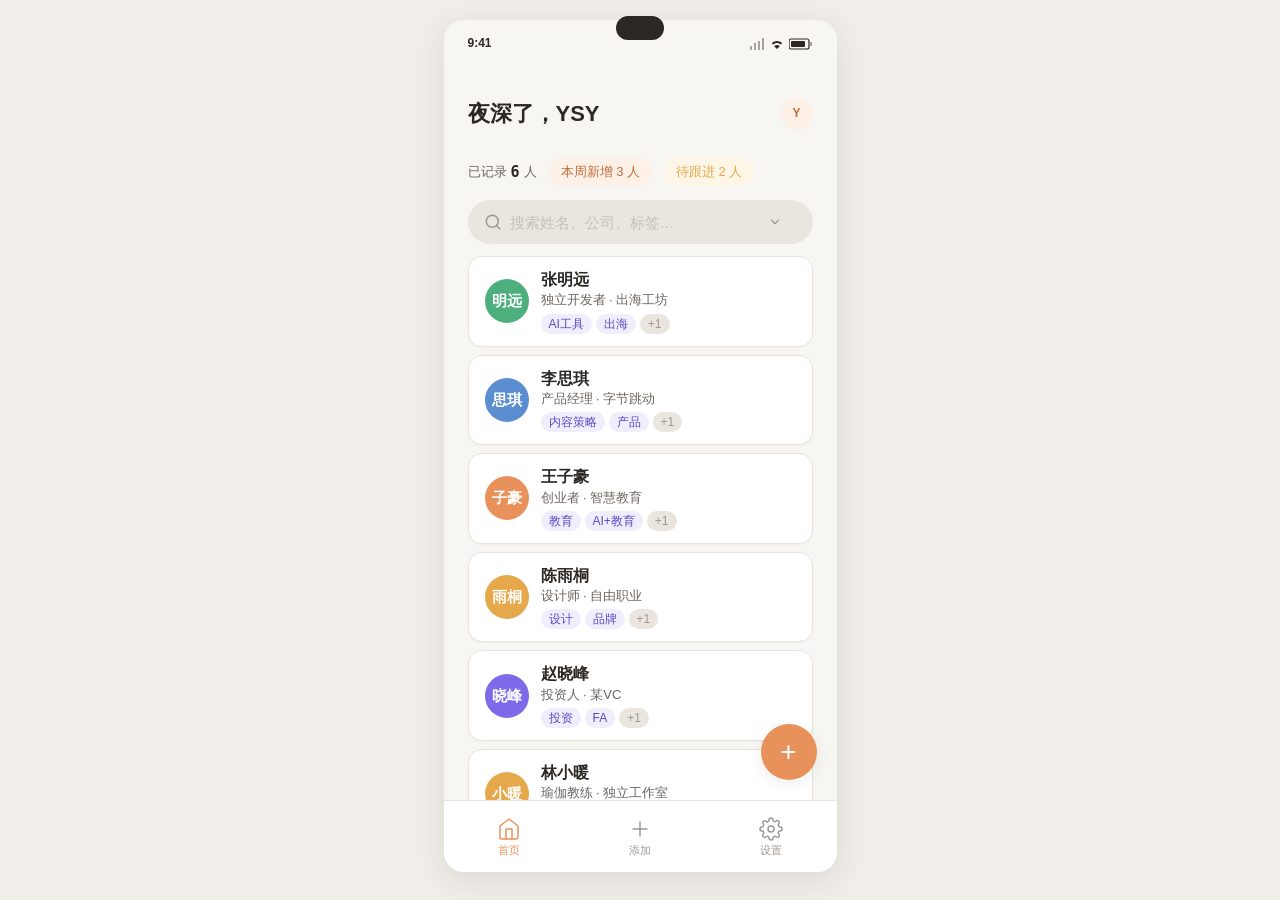
==== index.html @ 7193bbd7 "feat: LinkLog MVP - mobile (6 pages) + PC experience page" ====
<!DOCTYPE html>
<html lang="zh-CN">
<head>
<!--
  LinkLog — 连接日志 · 关系复利
  原型类型: mobile-app
  设计系统: Modern Minimal × Soft Warm
  生成时间: 2026-06-13
  修订: P1/P2 修正 + 首页/详情页新增
  页面: 首页(Dashboard) / 联系人详情 / Step1 / Step2a / Step2b / Step3
-->
<meta charset="UTF-8">
<meta name="viewport" content="width=device-width, initial-scale=1.0, maximum-scale=1.0, user-scalable=no">
<title>LinkLog — 连接日志 · 关系复利</title>
<style>
/* ============================================
   设计令牌 · Design Tokens
   ============================================ */
:root {
  /* === 色彩 === */
  --color-bg-primary: #F8F6F3;
  --color-bg-secondary: #F1EDE8;
  --color-bg-tertiary: #EAE5DF;
  --color-bg-elevated: #FFFFFF;
  --color-border-subtle: #E8E3DD;
  --color-border-default: #D4CFC8;
  --color-text-primary: #2C2825;
  --color-text-secondary: #6B6560;
  --color-text-tertiary: #9E9893;
  --color-text-disabled: #C5C0BA;
  --color-accent-default: #E8915A;
  --color-accent-hover: #D47E48;
  --color-accent-active: #C06E3A;
  --color-accent-light: #FDF0E6;
  --color-accent-lighter: #FEF7F0;
  --color-accent-text: #C06E3A;
  --color-ai-default: #7C6AE8;
  --color-ai-hover: #6B59D6;
  --color-ai-light: #F0EDFC;
  --color-ai-lighter: #F8F6FE;
  --color-ai-text: #5B4AC5;
  --color-ai-glow: rgba(124,106,232,0.15);
  --color-success-default: #4CAF7D;
  --color-success-light: #E8F5EE;
  --color-warning-default: #E5A84B;
  --color-warning-light: #FDF5E6;
  --color-error-default: #D95555;
  --color-error-light: #FDEAEA;
  --color-info-default: #5B8ED0;
  --color-info-light: #E8F0FA;
  --color-tag-relational: #E8915A;
  --color-tag-contextual: #7C6AE8;
  --color-tag-custom: #5B8ED0;
  --color-tag-bg-base: #F1EDE8;
  --color-text-on-accent: #FFFFFF;
  --color-text-on-ai: #FFFFFF;

  /* === 派生色（Alpha） === */
  --color-bg-primary-alpha80: rgba(248,246,243,0.8);

  /* === 排版 === */
  --font-sans: "Inter", "SF Pro Display", -apple-system, "Noto Sans SC", "PingFang SC", "Microsoft YaHei", sans-serif;
  --font-mono: "JetBrains Mono", "SF Mono", "Menlo", monospace;
  --text-display: 28px;
  --text-h1: 22px;
  --text-h2: 18px;
  --text-h3: 16px;
  --text-body: 15px;
  --text-body-sm: 13px;
  --text-caption: 12px;
  --text-micro: 11px;
  --weight-regular: 400;
  --weight-medium: 500;
  --weight-semibold: 600;
  --weight-bold: 700;

  /* === 间距 === */
  --space-1: 4px;
  --space-2: 8px;
  --space-3: 12px;
  --space-4: 16px;
  --space-5: 20px;
  --space-6: 24px;
  --space-8: 32px;
  --space-10: 40px;
  --space-12: 48px;

  /* === 圆角 === */
  --radius-sm: 6px;
  --radius-md: 10px;
  --radius-lg: 14px;
  --radius-xl: 20px;
  --radius-full: 9999px;

  /* === 阴影 === */
  --shadow-xs: 0 1px 2px rgba(44,40,37,0.04);
  --shadow-sm: 0 2px 8px rgba(44,40,37,0.06);
  --shadow-md: 0 4px 16px rgba(44,40,37,0.08);
  --shadow-lg: 0 8px 32px rgba(44,40,37,0.10);
  --shadow-focus: 0 0 0 3px rgba(232,145,90,0.3);
  --shadow-focus-ai: 0 0 0 3px rgba(124,106,232,0.3);

  /* === 动效 === */
  --duration-instant: 100ms;
  --duration-fast: 200ms;
  --duration-normal: 300ms;
  --duration-slow: 400ms;
  --duration-spring: 500ms;
  --ease-out: cubic-bezier(0.25, 0.1, 0.25, 1);
  --ease-in-out: cubic-bezier(0.42, 0, 0.58, 1);
  --ease-spring: cubic-bezier(0.34, 1.56, 0.64, 1);
  --ease-decelerate: cubic-bezier(0, 0, 0.2, 1);
}

/* ============================================
   全局重置 · Global Reset
   ============================================ */
*, *::before, *::after {
  margin: 0;
  padding: 0;
  box-sizing: border-box;
}

html {
  font-size: 16px;
  -webkit-font-smoothing: antialiased;
  -moz-osx-font-smoothing: grayscale;
}

body {
  font-family: var(--font-sans);
  background: var(--color-bg-secondary);
  color: var(--color-text-primary);
  line-height: 1.6;
  min-height: 100vh;
  display: flex;
  justify-content: center;
  align-items: flex-start;
  padding: var(--space-5) 0;
}

/* ============================================
   设备框架 · Device Frame
   ============================================ */
.device-frame {
  width: 393px;
  min-height: 852px;
  background: var(--color-bg-primary);
  position: relative;
  overflow: hidden;
  box-shadow: var(--shadow-lg);
  border-radius: var(--radius-xl);
}

/* 状态栏 */
.status-bar {
  display: flex;
  justify-content: space-between;
  align-items: center;
  padding: var(--space-2) var(--space-6);
  height: 48px;
  font-size: var(--text-caption);
  font-weight: var(--weight-semibold);
  color: var(--color-text-primary);
  position: relative;
  z-index: 100;
}

.status-bar .time {
  font-weight: var(--weight-semibold);
}

.status-bar .icons {
  display: flex;
  gap: var(--space-1);
  align-items: center;
}

/* ============================================
   导航栏框架 · Nav Frame
   ============================================ */
.app-nav-frame {
  position: relative;
  height: calc(852px - 48px);
  overflow: hidden;
}

/* ============================================
   底部 Tab Bar
   ============================================ */
.tab-bar {
  position: absolute;
  bottom: 0;
  left: 0;
  right: 0;
  height: 72px;
  background: var(--color-bg-elevated);
  border-top: 1px solid var(--color-border-subtle);
  display: flex;
  align-items: flex-start;
  justify-content: space-around;
  padding-top: var(--space-2);
  z-index: 50;
}

.tab-item {
  display: flex;
  flex-direction: column;
  align-items: center;
  gap: 2px;
  padding: var(--space-2) var(--space-4);
  cursor: pointer;
  border: none;
  background: none;
  font-family: var(--font-sans);
  transition: color var(--duration-fast) var(--ease-out);
  -webkit-tap-highlight-color: transparent;
}

.tab-item .tab-icon {
  display: flex;
  align-items: center;
  justify-content: center;
  width: 24px;
  height: 24px;
  line-height: 1;
}

.tab-item .tab-label {
  font-size: var(--text-micro);
  font-weight: var(--weight-medium);
}

.tab-item.active {
  color: var(--color-accent-default);
}

.tab-item:not(.active) {
  color: var(--color-text-tertiary);
}

.tab-item:active {
  transform: scale(0.95);
}

/* ============================================
   全局页面容器 · Page System
   ============================================ */
.page {
  position: absolute;
  top: 0;
  left: 0;
  width: 100%;
  height: 100%;
  overflow-y: auto;
  overflow-x: hidden;
  -webkit-overflow-scrolling: touch;
  transition: transform var(--duration-normal) var(--ease-out),
              opacity var(--duration-normal) var(--ease-out);
}

.page::-webkit-scrollbar {
  display: none;
}

.page.active {
  transform: translateX(0);
  opacity: 1;
  pointer-events: auto;
  z-index: 5;
}

.page.slide-left {
  transform: translateX(-30%);
  opacity: 0;
  pointer-events: none;
  z-index: 1;
}

.page.slide-right {
  transform: translateX(100%);
  opacity: 0;
  pointer-events: none;
  z-index: 1;
}

.page.slide-far-left {
  transform: translateX(-100%);
  opacity: 0;
  pointer-events: none;
  z-index: 1;
}

/* ============================================
   首页 · Dashboard
   ============================================ */

/* 问候区 */
.greeting-section {
  padding: var(--space-3) var(--space-6) 0;
  height: 80px;
  display: flex;
  align-items: center;
  justify-content: space-between;
  transition: opacity var(--duration-normal) var(--ease-out),
              transform var(--duration-normal) var(--ease-out);
}

.greeting-section.faded {
  opacity: 0;
  transform: translateY(-10px);
  pointer-events: none;
}

.greeting-text {
  font-size: var(--text-h1);
  font-weight: var(--weight-semibold);
  color: var(--color-text-primary);
  line-height: 1.3;
}

.greeting-avatar {
  width: 32px;
  height: 32px;
  border-radius: var(--radius-full);
  background: var(--color-accent-light);
  color: var(--color-accent-text);
  display: flex;
  align-items: center;
  justify-content: center;
  font-size: var(--text-caption);
  font-weight: var(--weight-semibold);
  cursor: pointer;
  transition: transform var(--duration-fast) var(--ease-spring);
}

.greeting-avatar:active {
  transform: scale(0.92);
}

/* 统计感知条 */
.stats-bar {
  display: flex;
  align-items: center;
  gap: var(--space-3);
  padding: var(--space-2) var(--space-6);
  height: 48px;
}

.stat-item {
  display: flex;
  align-items: center;
  gap: var(--space-1);
  font-size: var(--text-body-sm);
  color: var(--color-text-secondary);
}

.stat-item .stat-num {
  font-family: var(--font-mono);
  font-size: var(--text-body);
  font-weight: var(--weight-semibold);
  color: var(--color-text-primary);
}

.stat-pill {
  display: inline-flex;
  align-items: center;
  gap: var(--space-1);
  padding: var(--space-1) var(--space-3);
  border-radius: var(--radius-full);
  font-size: var(--text-body-sm);
  font-weight: var(--weight-medium);
}

.stat-pill.accent {
  background: var(--color-accent-light);
  color: var(--color-accent-text);
}

.stat-pill.warning {
  background: var(--color-warning-light);
  color: var(--color-warning-default);
}

/* 搜索栏 */
.search-section {
  padding: var(--space-1) var(--space-6) var(--space-3);
  position: sticky;
  top: 0;
  z-index: 20;
  background: var(--color-bg-primary);
  transition: box-shadow var(--duration-fast) var(--ease-out);
}

.search-section.elevated {
  box-shadow: var(--shadow-sm);
}

.search-bar {
  display: flex;
  align-items: center;
  gap: var(--space-2);
  background: var(--color-bg-tertiary);
  border-radius: var(--radius-full);
  padding: 0 var(--space-4);
  height: 44px;
}

.search-bar .search-icon {
  color: var(--color-text-tertiary);
  flex-shrink: 0;
  display: flex;
  align-items: center;
}

.search-bar input {
  flex: 1;
  border: none;
  background: transparent;
  font-family: var(--font-sans);
  font-size: var(--text-body);
  color: var(--color-text-primary);
  outline: none;
  min-width: 0;
}

.search-bar input::placeholder {
  color: var(--color-text-disabled);
}

.search-bar .filter-btn {
  display: flex;
  align-items: center;
  justify-content: center;
  width: 44px;
  height: 44px;
  border-radius: var(--radius-full);
  background: transparent;
  border: none;
  color: var(--color-text-tertiary);
  cursor: pointer;
  transition: background var(--duration-fast) var(--ease-out),
              color var(--duration-fast) var(--ease-out);
}

.search-bar .filter-btn:hover {
  background: var(--color-bg-secondary);
  color: var(--color-text-secondary);
}

/* 联系人列表 */
.contact-list {
  padding: 0 var(--space-6) var(--space-4);
  padding-bottom: 100px; /* tab bar + FAB space */
}

.contact-card {
  display: flex;
  align-items: center;
  gap: var(--space-3);
  padding: var(--space-3) var(--space-4);
  background: var(--color-bg-elevated);
  border-radius: var(--radius-lg);
  box-shadow: var(--shadow-xs);
  border: 1px solid var(--color-border-subtle);
  margin-bottom: var(--space-2);
  cursor: pointer;
  transition: transform var(--duration-fast) var(--ease-out),
              background var(--duration-fast) var(--ease-out),
              box-shadow var(--duration-fast) var(--ease-out);
  -webkit-tap-highlight-color: transparent;
}

.contact-card:active {
  transform: scale(0.98);
  background: var(--color-bg-secondary);
}

.contact-card:hover {
  background: var(--color-bg-secondary);
}

.contact-avatar {
  width: 44px;
  height: 44px;
  border-radius: var(--radius-full);
  display: flex;
  align-items: center;
  justify-content: center;
  font-size: var(--text-body);
  font-weight: var(--weight-bold);
  color: var(--color-text-on-accent);
  flex-shrink: 0;
  transition: transform var(--duration-normal) var(--ease-spring);
}

/* P0-2: 关系维度色由 CSS data-relation 属性驱动，不硬编码 JS */
.contact-avatar[data-relation="导师"] { background: var(--color-accent-default); }
.contact-avatar[data-relation="合作伙伴"] { background: var(--color-info-default); }
.contact-avatar[data-relation="同行"] { background: var(--color-success-default); }
.contact-avatar[data-relation="朋友"] { background: var(--color-warning-default); }
.contact-avatar[data-relation="投资人"] { background: var(--color-ai-default); }
.contact-avatar[data-relation="潜在客户"] { background: var(--color-error-default); }
.contact-avatar[data-relation="default"] { background: var(--color-info-default); }

.detail-avatar[data-relation="导师"] { background: var(--color-accent-default); }
.detail-avatar[data-relation="合作伙伴"] { background: var(--color-info-default); }
.detail-avatar[data-relation="同行"] { background: var(--color-success-default); }
.detail-avatar[data-relation="朋友"] { background: var(--color-warning-default); }
.detail-avatar[data-relation="投资人"] { background: var(--color-ai-default); }
.detail-avatar[data-relation="潜在客户"] { background: var(--color-error-default); }
.detail-avatar[data-relation="default"] { background: var(--color-info-default); }

.contact-info {
  flex: 1;
  min-width: 0;
}

.contact-name {
  font-size: var(--text-h3);
  font-weight: var(--weight-semibold);
  color: var(--color-text-primary);
  line-height: 1.4;
}

.contact-role {
  font-size: var(--text-body-sm);
  color: var(--color-text-secondary);
  line-height: 1.4;
  white-space: nowrap;
  overflow: hidden;
  text-overflow: ellipsis;
}

.contact-tags {
  display: flex;
  align-items: center;
  gap: var(--space-1);
  margin-top: var(--space-1);
  flex-wrap: nowrap;
  overflow: hidden;
}

.contact-tag {
  display: inline-block;
  padding: 1px var(--space-2);
  border-radius: var(--radius-full);
  font-size: var(--text-caption);
  font-weight: var(--weight-medium);
  white-space: nowrap;
  line-height: 1.5;
}

.contact-tag.relational {
  background: var(--color-accent-light);
  color: var(--color-accent-text);
}

.contact-tag.contextual {
  background: var(--color-ai-light);
  color: var(--color-ai-text);
}

.contact-tag.custom {
  background: var(--color-info-light);
  color: var(--color-info-default);
}

.contact-tag-more {
  display: inline-block;
  padding: 1px var(--space-2);
  border-radius: var(--radius-full);
  font-size: var(--text-caption);
  font-weight: var(--weight-medium);
  background: var(--color-bg-tertiary);
  color: var(--color-text-tertiary);
  white-space: nowrap;
  line-height: 1.5;
}

/* FAB */
.fab {
  position: absolute;
  bottom: 92px; /* tab bar 72 + 20px gap */
  right: var(--space-5);
  width: 56px;
  height: 56px;
  border-radius: var(--radius-full);
  background: var(--color-accent-default);
  color: var(--color-text-on-accent);
  border: none;
  font-size: 28px;
  font-weight: 300;
  line-height: 1;
  display: flex;
  align-items: center;
  justify-content: center;
  box-shadow: var(--shadow-md);
  cursor: pointer;
  z-index: 40;
  transition: transform var(--duration-fast) var(--ease-spring),
              background var(--duration-fast) var(--ease-out);
  -webkit-tap-highlight-color: transparent;
}

.fab:active {
  transform: scale(0.92);
  background: var(--color-accent-active);
}

/* 空状态 */
.empty-state {
  display: flex;
  flex-direction: column;
  align-items: center;
  justify-content: center;
  padding: var(--space-12) var(--space-6);
  text-align: center;
}

.empty-state .empty-icon {
  margin-bottom: var(--space-6);
  opacity: 0.4;
}

.empty-state .empty-title {
  font-size: var(--text-h2);
  font-weight: var(--weight-semibold);
  color: var(--color-text-primary);
  margin-bottom: var(--space-2);
}

.empty-state .empty-subtitle {
  font-size: var(--text-body);
  color: var(--color-text-tertiary);
  margin-bottom: var(--space-8);
  line-height: 1.6;
}

.empty-state .btn-primary {
  font-size: var(--text-body);
}

/* ============================================
   联系人详情页 · Contact Detail
   ============================================ */

/* 毛玻璃导航栏 */
.detail-nav {
  position: sticky;
  top: 0;
  z-index: 30;
  display: flex;
  align-items: center;
  justify-content: space-between;
  padding: var(--space-3) var(--space-5);
  height: 52px;
  background: var(--color-bg-primary-alpha80);
  backdrop-filter: blur(12px);
  -webkit-backdrop-filter: blur(12px);
  border-bottom: 1px solid var(--color-border-subtle);
}

.detail-nav-btn {
  display: flex;
  align-items: center;
  gap: var(--space-1);
  font-family: var(--font-sans);
  font-size: var(--text-body);
  font-weight: var(--weight-medium);
  color: var(--color-accent-default);
  background: none;
  border: none;
  cursor: pointer;
  padding: var(--space-2);
  border-radius: var(--radius-sm);
  transition: opacity var(--duration-fast) var(--ease-out);
  -webkit-tap-highlight-color: transparent;
}

.detail-nav-btn:active {
  opacity: 0.6;
}

.detail-nav-btn.more-btn {
  color: var(--color-text-secondary);
  font-size: var(--text-h2);
  padding: var(--space-2) var(--space-3);
  letter-spacing: 2px;
}

.detail-content {
  padding: var(--space-5) var(--space-6) 120px;
}

/* 人物身份区 */
.detail-hero {
  display: flex;
  flex-direction: column;
  align-items: center;
  text-align: center;
  margin-bottom: var(--space-6);
}

.detail-avatar {
  width: 72px;
  height: 72px;
  border-radius: var(--radius-full);
  display: flex;
  align-items: center;
  justify-content: center;
  font-size: var(--text-h1);
  font-weight: var(--weight-bold);
  color: var(--color-text-on-accent);
  margin-bottom: var(--space-4);
  position: relative;
}

.detail-name {
  font-size: var(--text-display);
  font-weight: var(--weight-bold);
  color: var(--color-text-primary);
  line-height: 1.3;
  margin-bottom: var(--space-1);
}

.detail-role {
  font-size: var(--text-body);
  color: var(--color-text-secondary);
  margin-bottom: var(--space-3);
}

.detail-traits {
  display: flex;
  align-items: center;
  gap: var(--space-2);
  margin-bottom: var(--space-5);
  flex-wrap: wrap;
  justify-content: center;
}

.detail-trait {
  padding: var(--space-1) var(--space-3);
  border-radius: var(--radius-full);
  background: var(--color-bg-secondary);
  font-size: var(--text-caption);
  font-weight: var(--weight-medium);
  color: var(--color-text-tertiary);
}

/* 标签区域 */
.detail-tags-section {
  margin-bottom: var(--space-6);
}

.detail-tags {
  display: flex;
  flex-wrap: wrap;
  gap: var(--space-2);
  justify-content: center;
}

.detail-tag {
  padding: var(--space-1) var(--space-3);
  border-radius: var(--radius-full);
  font-size: var(--text-caption);
  font-weight: var(--weight-medium);
}

.detail-tag.relational {
  background: var(--color-accent-light);
  color: var(--color-accent-text);
}

.detail-tag.contextual {
  background: var(--color-ai-light);
  color: var(--color-ai-text);
}

.detail-tag.custom {
  background: var(--color-info-light);
  color: var(--color-info-default);
}

.hidden-tags-wrapper {
  display: inline;
}

.expand-tags-btn {
  display: inline-flex;
  align-items: center;
  gap: var(--space-1);
  padding: var(--space-1) var(--space-3);
  border-radius: var(--radius-full);
  font-size: var(--text-caption);
  font-weight: var(--weight-medium);
  color: var(--color-text-tertiary);
  background: none;
  border: none;
  cursor: pointer;
  transition: color var(--duration-fast) var(--ease-out);
}

.expand-tags-btn:hover {
  color: var(--color-text-secondary);
}

/* 核心四问回顾区 */
.questions-review {
  background: var(--color-bg-elevated);
  border-radius: var(--radius-lg);
  padding: var(--space-5);
  box-shadow: var(--shadow-xs);
  border: 1px solid var(--color-border-subtle);
  margin-bottom: var(--space-5);
}

.questions-review-header {
  display: flex;
  align-items: center;
  justify-content: space-between;
  margin-bottom: var(--space-4);
}

.questions-review-title {
  font-size: var(--text-h3);
  font-weight: var(--weight-semibold);
  color: var(--color-text-primary);
}

.question-item {
  margin-bottom: var(--space-4);
}

.question-item:last-of-type {
  margin-bottom: 0;
}

.question-item.collapsed {
  display: none;
}

.question-label {
  font-size: var(--text-body-sm);
  color: var(--color-text-tertiary);
  font-weight: var(--weight-medium);
  margin-bottom: var(--space-1);
  display: flex;
  align-items: center;
  gap: var(--space-2);
}

.question-label .q-num {
  display: inline-flex;
  align-items: center;
  justify-content: center;
  width: 18px;
  height: 18px;
  border-radius: var(--radius-full);
  background: var(--color-accent-light);
  color: var(--color-accent-text);
  font-size: var(--text-micro);
  font-weight: var(--weight-semibold);
  flex-shrink: 0;
}

.question-answer {
  font-size: var(--text-body);
  color: var(--color-text-primary);
  line-height: 1.6;
  padding-left: 26px;
}

.question-divider {
  height: 1px;
  background: var(--color-border-subtle);
  margin: var(--space-4) 0;
}

.expand-questions-btn {
  display: flex;
  align-items: center;
  justify-content: center;
  gap: var(--space-1);
  width: 100%;
  padding: var(--space-3) 0;
  font-family: var(--font-sans);
  font-size: var(--text-body-sm);
  font-weight: var(--weight-medium);
  color: var(--color-text-tertiary);
  background: none;
  border: none;
  cursor: pointer;
  border-top: 1px solid var(--color-border-subtle);
  margin-top: var(--space-3);
  transition: color var(--duration-fast) var(--ease-out);
}

.expand-questions-btn:hover {
  color: var(--color-text-secondary);
}

/* AI 破冰建议区 */
.ai-suggest-card {
  border: 1.5px dashed var(--color-ai-default);
  border-radius: var(--radius-lg);
  background: var(--color-ai-lighter);
  padding: var(--space-5);
  margin-bottom: var(--space-5);
  position: relative;
}

.ai-suggest-badge {
  position: absolute;
  top: -10px;
  left: var(--space-5);
  display: inline-flex;
  align-items: center;
  gap: var(--space-1);
  padding: var(--space-1) var(--space-3);
  border-radius: var(--radius-full);
  background: var(--color-ai-light);
  font-size: var(--text-micro);
  font-weight: var(--weight-semibold);
  color: var(--color-ai-text);
}

.ai-suggest-section {
  margin-bottom: var(--space-4);
}

.ai-suggest-section:last-of-type {
  margin-bottom: 0;
}

.ai-suggest-label {
  font-size: var(--text-caption);
  font-weight: var(--weight-semibold);
  color: var(--color-text-tertiary);
  margin-bottom: var(--space-2);
}

.ai-suggest-text {
  font-size: var(--text-body);
  color: var(--color-text-primary);
  line-height: 1.7;
}

.ai-suggest-text.quote {
  font-style: italic;
  position: relative;
  padding-left: var(--space-4);
}

.ai-suggest-text.quote::before {
  content: '"';
  position: absolute;
  left: 0;
  top: -2px;
  font-size: 24px;
  color: var(--color-ai-default);
  font-style: normal;
  font-weight: var(--weight-bold);
  opacity: 0.5;
}

.ai-suggest-topics {
  display: flex;
  flex-direction: column;
  gap: var(--space-2);
}

.ai-suggest-topic {
  font-size: var(--text-body-sm);
  color: var(--color-text-secondary);
  padding-left: var(--space-4);
  position: relative;
}

.ai-suggest-topic::before {
  content: '→';
  position: absolute;
  left: 0;
  color: var(--color-ai-default);
}

.ai-suggest-actions {
  display: flex;
  gap: var(--space-3);
  margin-top: var(--space-5);
  padding-top: var(--space-4);
  border-top: 1px dashed var(--color-border-default);
}

.btn-ai {
  font-family: var(--font-sans);
  font-size: var(--text-body-sm);
  font-weight: var(--weight-semibold);
  color: var(--color-text-on-ai);
  background: var(--color-ai-default);
  border: none;
  border-radius: var(--radius-full);
  padding: var(--space-2) var(--space-5);
  cursor: pointer;
  transition: transform var(--duration-fast) var(--ease-spring),
              background var(--duration-fast) var(--ease-out);
}

.btn-ai:hover {
  background: var(--color-ai-hover);
}

.btn-ai:active {
  transform: scale(0.97);
}

/* ============================================
   步骤指示器 · Step Indicator
   ============================================ */
.step-indicator {
  display: flex;
  align-items: center;
  justify-content: center;
  gap: var(--space-2);
  padding: var(--space-3) var(--space-6);
}

.step-dot {
  width: 8px;
  height: 8px;
  border-radius: var(--radius-full);
  background: var(--color-border-default);
  transition: all var(--duration-normal) var(--ease-spring);
}

.step-dot.active {
  width: 24px;
  background: var(--color-accent-default);
}

.step-dot.completed {
  background: var(--color-success-default);
}

.step-line {
  width: 20px;
  height: 2px;
  background: var(--color-border-default);
  border-radius: 1px;
  transition: background var(--duration-normal) var(--ease-out);
}

.step-line.completed {
  background: var(--color-success-default);
}

/* ============================================
   流程页面容器（Step 1/2a/2b/3）
   ============================================ */
.flow-pages-wrapper {
  position: relative;
  height: calc(852px - 48px - 44px);
  overflow: hidden;
}

.flow-page {
  position: absolute;
  top: 0;
  left: 0;
  width: 100%;
  height: 100%;
  overflow-y: auto;
  overflow-x: hidden;
  padding: 0 var(--space-6);
  padding-bottom: var(--space-12);
  transition: transform var(--duration-slow) var(--ease-out),
              opacity var(--duration-slow) var(--ease-out);
  -webkit-overflow-scrolling: touch;
}

.flow-page::-webkit-scrollbar {
  display: none;
}

.flow-page.active {
  transform: translateX(0);
  opacity: 1;
  pointer-events: auto;
}

.flow-page.slide-left {
  transform: translateX(-100%);
  opacity: 0;
  pointer-events: none;
}

.flow-page.slide-right {
  transform: translateX(100%);
  opacity: 0;
  pointer-events: none;
}

/* ============================================
   Page Header
   ============================================ */
.page-header {
  padding: var(--space-4) 0 var(--space-2);
}

.page-title {
  font-size: var(--text-h1);
  font-weight: var(--weight-bold);
  color: var(--color-text-primary);
  line-height: 1.3;
  margin-bottom: var(--space-1);
}

.page-subtitle {
  font-size: var(--text-body-sm);
  color: var(--color-text-tertiary);
  line-height: 1.5;
}

/* ============================================
   Section 标题
   ============================================ */
.section-label {
  font-size: var(--text-caption);
  font-weight: var(--weight-semibold);
  color: var(--color-text-tertiary);
  text-transform: uppercase;
  letter-spacing: 0.5px;
  margin-bottom: var(--space-3);
  margin-top: var(--space-6);
}

/* ============================================
   输入框 · Input
   ============================================ */
.input-group {
  margin-bottom: var(--space-5);
}

.input-label {
  display: block;
  font-size: var(--text-body-sm);
  font-weight: var(--weight-medium);
  color: var(--color-text-secondary);
  margin-bottom: var(--space-2);
}

.input-label .required {
  color: var(--color-accent-default);
  margin-left: var(--space-1);
}

.text-input,
.text-area {
  width: 100%;
  padding: var(--space-3) var(--space-4);
  font-family: var(--font-sans);
  font-size: var(--text-body);
  color: var(--color-text-primary);
  background: var(--color-bg-elevated);
  border: 1.5px solid var(--color-border-default);
  border-radius: var(--radius-md);
  outline: none;
  transition: border-color var(--duration-fast) var(--ease-out),
              box-shadow var(--duration-fast) var(--ease-out),
              transform var(--duration-fast) var(--ease-out);
}

.text-input:focus,
.text-area:focus {
  border-color: var(--color-accent-default);
  box-shadow: var(--shadow-focus);
  transform: scale(1.005);
}

.text-input::placeholder,
.text-area::placeholder {
  color: var(--color-text-disabled);
}

.text-area {
  min-height: 120px;
  resize: none;
  line-height: 1.6;
}

.input-ai .text-area {
  border: 1.5px dashed var(--color-ai-default);
  background: var(--color-ai-lighter);
}

.input-ai .text-area:focus {
  box-shadow: var(--shadow-focus-ai);
}

/* Select */
.select-wrapper {
  position: relative;
}

.select-input {
  width: 100%;
  padding: var(--space-3) var(--space-4);
  padding-right: var(--space-10);
  font-family: var(--font-sans);
  font-size: var(--text-body);
  color: var(--color-text-primary);
  background: var(--color-bg-elevated);
  border: 1.5px solid var(--color-border-default);
  border-radius: var(--radius-md);
  outline: none;
  appearance: none;
  -webkit-appearance: none;
  cursor: pointer;
  transition: border-color var(--duration-fast) var(--ease-out),
              box-shadow var(--duration-fast) var(--ease-out);
}

.select-input:focus {
  border-color: var(--color-accent-default);
  box-shadow: var(--shadow-focus);
}

.select-arrow {
  position: absolute;
  right: var(--space-4);
  top: 50%;
  transform: translateY(-50%);
  pointer-events: none;
  color: var(--color-text-tertiary);
}

/* ============================================
   标签 · Tags
   ============================================ */
.tag-group {
  margin-bottom: var(--space-5);
}

.tag-group-label {
  font-size: var(--text-body-sm);
  font-weight: var(--weight-medium);
  color: var(--color-text-secondary);
  margin-bottom: var(--space-2);
  display: flex;
  align-items: center;
  gap: var(--space-2);
}

.tag-group-label .ai-badge {
  font-size: var(--text-micro);
  color: var(--color-ai-text);
  background: var(--color-ai-light);
  padding: var(--space-1) var(--space-2);
  border-radius: var(--radius-sm);
  font-weight: var(--weight-medium);
}

.tags-container {
  display: flex;
  flex-wrap: wrap;
  gap: var(--space-3);
}

.tag {
  display: inline-flex;
  align-items: center;
  gap: var(--space-1);
  padding: var(--space-2) var(--space-3);
  min-height: 32px;
  font-size: var(--text-body-sm);
  font-weight: var(--weight-medium);
  border-radius: var(--radius-full);
  cursor: pointer;
  transition: all var(--duration-fast) var(--ease-out);
  user-select: none;
  white-space: nowrap;
  opacity: 0;
  transform: translateY(8px);
}

.tag.visible {
  opacity: 1;
  transform: translateY(0);
  transition: opacity var(--duration-normal) var(--ease-out),
              transform var(--duration-normal) var(--ease-spring),
              background var(--duration-fast) var(--ease-out),
              box-shadow var(--duration-fast) var(--ease-out);
}

.tag--relational {
  background: var(--color-accent-light);
  color: var(--color-accent-text);
}

.tag--relational:hover {
  background: var(--color-accent-lighter);
}

.tag--relational.selected {
  outline: 2px solid var(--color-accent-default);
  background: var(--color-accent-light);
}

.tag--contextual {
  background: var(--color-ai-light);
  color: var(--color-ai-text);
}

.tag--contextual:hover {
  background: var(--color-ai-lighter);
}

.tag--contextual.selected {
  outline: 2px solid var(--color-ai-default);
  background: var(--color-ai-light);
}

.tag--custom {
  background: var(--color-info-light);
  color: var(--color-info-default);
}

.tag--custom:hover {
  opacity: 0.85;
}

.tag .tag-remove {
  display: inline-flex;
  align-items: center;
  justify-content: center;
  width: 14px;
  height: 14px;
  border-radius: var(--radius-full);
  font-size: 10px;
  line-height: 1;
  opacity: 0.6;
  transition: opacity var(--duration-fast);
  cursor: pointer;
}

.tag .tag-remove:hover {
  opacity: 1;
}

.tag .auto-mark {
  font-size: var(--text-micro);
  opacity: 0.7;
  font-weight: var(--weight-regular);
}

.custom-tag-input-wrapper {
  display: inline-flex;
  align-items: center;
  gap: var(--space-2);
  padding: var(--space-2) var(--space-3);
  min-height: 32px;
  border: 1.5px dashed var(--color-border-default);
  border-radius: var(--radius-full);
  background: transparent;
  cursor: text;
  transition: border-color var(--duration-fast) var(--ease-out);
}

.custom-tag-input-wrapper:focus-within {
  border-color: var(--color-info-default);
}

.custom-tag-input-wrapper input {
  border: none;
  outline: none;
  background: transparent;
  font-family: var(--font-sans);
  font-size: var(--text-body-sm);
  color: var(--color-text-primary);
  width: 80px;
}

.custom-tag-input-wrapper input::placeholder {
  color: var(--color-text-disabled);
}

.custom-tag-add-btn {
  display: inline-flex;
  align-items: center;
  justify-content: center;
  width: 20px;
  height: 20px;
  border-radius: var(--radius-full);
  background: var(--color-info-light);
  color: var(--color-info-default);
  border: none;
  cursor: pointer;
  font-size: 12px;
  font-weight: var(--weight-semibold);
  transition: background var(--duration-fast);
}

.custom-tag-add-btn:hover {
  background: var(--color-info-default);
  color: var(--color-text-on-accent);
}

/* ============================================
   核心四问 · Core Questions Card Slider
   ============================================ */
.question-slider {
  position: relative;
  height: 280px;
  margin: var(--space-4) 0;
  overflow: hidden;
}

.question-card {
  position: absolute;
  top: 0;
  left: 0;
  width: 100%;
  background: var(--color-bg-elevated);
  border-radius: var(--radius-lg);
  padding: var(--space-6);
  box-shadow: var(--shadow-sm);
  transition: transform var(--duration-slow) var(--ease-out),
              opacity var(--duration-slow) var(--ease-out);
}

.question-card.current {
  transform: translateY(0);
  opacity: 1;
  z-index: 2;
}

.question-card.fly-out {
  transform: translateY(-120%) scale(0.9);
  opacity: 0;
  z-index: 1;
}

.question-card.fly-in {
  transform: translateY(100%);
  opacity: 0;
  z-index: 1;
}

.question-card.hidden-card {
  transform: translateY(100%);
  opacity: 0;
  z-index: 0;
  pointer-events: none;
}

.question-number {
  font-size: var(--text-caption);
  font-weight: var(--weight-semibold);
  color: var(--color-accent-default);
  margin-bottom: var(--space-2);
}

.question-text {
  font-size: var(--text-h2);
  font-weight: var(--weight-semibold);
  color: var(--color-text-primary);
  line-height: 1.5;
  margin-bottom: var(--space-4);
}

.question-textarea {
  width: 100%;
  min-height: 80px;
  padding: var(--space-3);
  font-family: var(--font-sans);
  font-size: var(--text-body);
  color: var(--color-text-primary);
  background: var(--color-bg-primary);
  border: 1.5px solid var(--color-border-subtle);
  border-radius: var(--radius-md);
  outline: none;
  resize: none;
  transition: border-color var(--duration-fast) var(--ease-out),
              box-shadow var(--duration-fast) var(--ease-out);
}

.question-textarea:focus {
  border-color: var(--color-accent-default);
  box-shadow: var(--shadow-focus);
}

.question-textarea::placeholder {
  color: var(--color-text-disabled);
}

.question-progress {
  display: flex;
  align-items: center;
  justify-content: space-between;
  margin-top: var(--space-4);
}

.question-progress-text {
  font-size: var(--text-caption);
  color: var(--color-text-tertiary);
  font-weight: var(--weight-medium);
}

.question-nav-btn {
  padding: var(--space-2) var(--space-5);
  font-family: var(--font-sans);
  font-size: var(--text-body-sm);
  font-weight: var(--weight-semibold);
  color: var(--color-text-on-accent);
  background: var(--color-accent-default);
  border: none;
  border-radius: var(--radius-full);
  cursor: pointer;
  transition: transform var(--duration-fast) var(--ease-spring),
              background var(--duration-fast) var(--ease-out);
}

.question-nav-btn:hover {
  background: var(--color-accent-hover);
}

.question-nav-btn:active {
  transform: scale(0.97);
  background: var(--color-accent-active);
}

.question-nav-btn:disabled {
  background: var(--color-text-disabled);
  cursor: not-allowed;
  transform: none;
}

.question-nav-btn:focus-visible {
  box-shadow: var(--shadow-focus);
}

/* ============================================
   AI 破冰提示卡片 (Step 2b)
   ============================================ */
.ai-card {
  border: 1.5px dashed var(--color-ai-default);
  border-radius: var(--radius-lg);
  background: var(--color-ai-lighter);
  padding: var(--space-5);
  margin: var(--space-5) 0;
  opacity: 0;
  max-height: 0;
  overflow: hidden;
  padding-top: 0;
  padding-bottom: 0;
  margin-top: 0;
  margin-bottom: 0;
  border-width: 0;
  transition: opacity var(--duration-normal) var(--ease-out),
              max-height var(--duration-spring) var(--ease-out),
              padding var(--duration-normal) var(--ease-out),
              margin var(--duration-normal) var(--ease-out),
              border-width var(--duration-instant) var(--ease-out);
}

.ai-card.revealed {
  opacity: 1;
  max-height: 400px;
  overflow: visible;
  padding: var(--space-5);
  margin: var(--space-5) 0;
  border-width: 1.5px;
}

.ai-card-header {
  display: flex;
  align-items: center;
  gap: var(--space-2);
  margin-bottom: var(--space-3);
}

.ai-card-icon {
  width: 24px;
  height: 24px;
  border-radius: var(--radius-sm);
  background: var(--color-ai-light);
  display: flex;
  align-items: center;
  justify-content: center;
}

.ai-card-icon svg {
  width: 14px;
  height: 14px;
}

.ai-card-label {
  font-size: var(--text-body-sm);
  font-weight: var(--weight-semibold);
  color: var(--color-ai-text);
}

.ai-card-content {
  font-size: var(--text-body);
  color: var(--color-text-secondary);
  line-height: 1.7;
}

.ai-card-content .highlight {
  color: var(--color-ai-text);
  font-weight: var(--weight-medium);
}

/* ============================================
   底部操作栏 · Bottom Actions (Flow pages)
   ============================================ */
.bottom-actions {
  position: absolute;
  bottom: 0;
  left: 0;
  right: 0;
  padding: var(--space-4) var(--space-6);
  padding-bottom: var(--space-8);
  background: linear-gradient(to top, var(--color-bg-primary) 60%, transparent);
  display: flex;
  align-items: center;
  justify-content: space-between;
  z-index: 10;
}

.btn-text {
  font-family: var(--font-sans);
  font-size: var(--text-body-sm);
  font-weight: var(--weight-medium);
  color: var(--color-accent-default);
  background: none;
  border: none;
  cursor: pointer;
  padding: var(--space-2) var(--space-3);
  border-radius: var(--radius-sm);
  transition: background var(--duration-fast) var(--ease-out);
}

.btn-text:hover {
  background: var(--color-accent-lighter);
}

.btn-text:focus-visible {
  box-shadow: var(--shadow-focus);
}

.btn-primary {
  font-family: var(--font-sans);
  font-size: var(--text-body);
  font-weight: var(--weight-semibold);
  color: var(--color-text-on-accent);
  background: var(--color-accent-default);
  border: none;
  border-radius: var(--radius-full);
  padding: var(--space-3) var(--space-8);
  cursor: pointer;
  transition: transform var(--duration-fast) var(--ease-spring),
              background var(--duration-fast) var(--ease-out);
}

.btn-primary:hover {
  background: var(--color-accent-hover);
}

.btn-primary:active {
  transform: scale(0.97);
  background: var(--color-accent-active);
}

.btn-primary:focus-visible {
  box-shadow: var(--shadow-focus);
}

/* ============================================
   Step 1 特有样式
   ============================================ */
.intro-section {
  margin-bottom: var(--space-5);
}

.ai-generate-btn {
  display: inline-flex;
  align-items: center;
  gap: var(--space-2);
  padding: var(--space-2) var(--space-4);
  font-family: var(--font-sans);
  font-size: var(--text-body-sm);
  font-weight: var(--weight-medium);
  color: var(--color-ai-text);
  background: var(--color-ai-light);
  border: 1px solid var(--color-ai-default);
  border-radius: var(--radius-full);
  cursor: pointer;
  transition: all var(--duration-fast) var(--ease-out);
  margin-top: var(--space-3);
}

.ai-generate-btn:hover {
  background: var(--color-ai-lighter);
  box-shadow: var(--shadow-focus-ai);
}

.ai-generate-btn:active {
  transform: scale(0.97);
}

.ai-generate-btn svg {
  width: 14px;
  height: 14px;
}

.ai-hint {
  margin-top: var(--space-8);
  padding: var(--space-6) var(--space-5);
  border: 1.5px dashed var(--color-border-subtle);
  border-radius: var(--radius-lg);
  text-align: center;
  opacity: 0.6;
  transition: opacity var(--duration-normal) var(--ease-out),
              max-height var(--duration-spring) var(--ease-out),
              margin var(--duration-normal) var(--ease-out),
              padding var(--duration-normal) var(--ease-out);
}

.ai-hint.hidden {
  opacity: 0;
  max-height: 0;
  overflow: hidden;
  margin-top: 0;
  padding-top: 0;
  padding-bottom: 0;
  border-width: 0;
}

.ai-hint-text {
  font-size: var(--text-body-sm);
  color: var(--color-text-tertiary);
  line-height: 1.6;
}

.ai-hint-icon {
  display: inline-block;
  margin-bottom: var(--space-2);
}

.tag-system {
  max-height: 0;
  overflow: hidden;
  opacity: 0;
  transition: max-height var(--duration-spring) var(--ease-out),
              opacity var(--duration-normal) var(--ease-out);
}

.tag-system.expanded {
  max-height: 2000px;
  opacity: 1;
}

/* ============================================
   Step 2a 特有样式
   ============================================ */
.form-section {
  margin-bottom: var(--space-6);
}

.form-row {
  display: flex;
  gap: var(--space-3);
}

.form-row .input-group {
  flex: 1;
}

.tag-select-area {
  margin: var(--space-5) 0;
}

.tag-select-area .tag {
  cursor: pointer;
  transition: all var(--duration-fast) var(--ease-out),
              opacity var(--duration-normal) var(--ease-spring),
              transform var(--duration-normal) var(--ease-spring);
}

/* ============================================
   Step 2b 特有样式
   ============================================ */
.step2b-header {
  padding: var(--space-4) 0 var(--space-2);
}

.step2b-title {
  font-size: var(--text-h2);
  font-weight: var(--weight-semibold);
  color: var(--color-text-primary);
  line-height: 1.4;
  margin-bottom: var(--space-1);
}

.step2b-subtitle {
  font-size: var(--text-body-sm);
  color: var(--color-text-tertiary);
}

/* ============================================
   Step 3: 保存成功确认页
   ============================================ */
.success-page {
  display: flex;
  flex-direction: column;
  align-items: center;
  justify-content: center;
  text-align: center;
  padding-top: var(--space-12);
}

.success-icon {
  width: 64px;
  height: 64px;
  border-radius: var(--radius-full);
  background: var(--color-success-light);
  display: flex;
  align-items: center;
  justify-content: center;
  margin-bottom: var(--space-6);
  animation: successPop var(--duration-spring) var(--ease-spring);
}

@keyframes successPop {
  0% { transform: scale(0.5); opacity: 0; }
  60% { transform: scale(1.1); }
  100% { transform: scale(1); opacity: 1; }
}

.success-title {
  font-size: var(--text-h1);
  font-weight: var(--weight-bold);
  color: var(--color-text-primary);
  margin-bottom: var(--space-2);
}

.success-subtitle {
  font-size: var(--text-body);
  color: var(--color-text-secondary);
  margin-bottom: var(--space-8);
  line-height: 1.6;
}

.success-contact-name {
  font-weight: var(--weight-semibold);
  color: var(--color-accent-text);
}

.success-actions {
  display: flex;
  flex-direction: column;
  gap: var(--space-3);
  width: 100%;
  max-width: 280px;
}

.btn-secondary {
  font-family: var(--font-sans);
  font-size: var(--text-body);
  font-weight: var(--weight-semibold);
  color: var(--color-accent-text);
  background: var(--color-accent-light);
  border: none;
  border-radius: var(--radius-full);
  padding: var(--space-3) var(--space-8);
  cursor: pointer;
  transition: transform var(--duration-fast) var(--ease-spring),
              background var(--duration-fast) var(--ease-out);
}

.btn-secondary:hover {
  background: var(--color-accent-lighter);
}

.btn-secondary:active {
  transform: scale(0.97);
}

.btn-secondary:focus-visible {
  box-shadow: var(--shadow-focus);
}

.btn-ghost {
  font-family: var(--font-sans);
  font-size: var(--text-body-sm);
  font-weight: var(--weight-medium);
  color: var(--color-text-tertiary);
  background: none;
  border: none;
  cursor: pointer;
  padding: var(--space-2) var(--space-3);
  border-radius: var(--radius-sm);
  transition: color var(--duration-fast) var(--ease-out);
}

.btn-ghost:hover {
  color: var(--color-text-secondary);
}

.btn-ghost:focus-visible {
  box-shadow: var(--shadow-focus);
}

/* ============================================
   动画 · Animations
   ============================================ */
@keyframes fadeInUp {
  from {
    opacity: 0;
    transform: translateY(8px);
  }
  to {
    opacity: 1;
    transform: translateY(0);
  }
}

@keyframes pulse {
  0%, 100% { opacity: 1; }
  50% { opacity: 0.5; }
}

.ai-loading .ai-card-content {
  animation: pulse 1.5s infinite;
}

/* ============================================
   Toast 提示
   ============================================ */
.toast {
  position: fixed;
  top: var(--space-10);
  left: 50%;
  transform: translateX(-50%) translateY(-100%);
  background: var(--color-text-primary);
  color: var(--color-bg-primary);
  padding: var(--space-3) var(--space-6);
  border-radius: var(--radius-full);
  font-size: var(--text-body-sm);
  font-weight: var(--weight-medium);
  z-index: 1000;
  transition: transform var(--duration-normal) var(--ease-spring);
  white-space: nowrap;
}

.toast.show {
  transform: translateX(-50%) translateY(0);
}

/* ============================================
   Bottom Sheet (筛选/更多操作)
   ============================================ */
.sheet-overlay {
  position: fixed;
  top: 0;
  left: 0;
  right: 0;
  bottom: 0;
  background: rgba(44,40,37,0.4);
  z-index: 200;
  opacity: 0;
  pointer-events: none;
  transition: opacity var(--duration-normal) var(--ease-out);
}

.sheet-overlay.show {
  opacity: 1;
  pointer-events: auto;
}

.bottom-sheet {
  position: absolute;
  bottom: 0;
  left: 0;
  right: 0;
  background: var(--color-bg-elevated);
  border-radius: var(--radius-xl) var(--radius-xl) 0 0;
  padding: var(--space-3) var(--space-6) var(--space-8);
  transform: translateY(100%);
  transition: transform var(--duration-normal) var(--ease-out);
  max-height: 70vh;
  overflow-y: auto;
}

.sheet-overlay.show .bottom-sheet {
  transform: translateY(0);
}

.sheet-handle {
  width: 36px;
  height: 4px;
  border-radius: 2px;
  background: var(--color-border-default);
  margin: 0 auto var(--space-4);
}

.sheet-title {
  font-size: var(--text-h3);
  font-weight: var(--weight-semibold);
  color: var(--color-text-primary);
  margin-bottom: var(--space-4);
}

.sheet-item {
  display: flex;
  align-items: center;
  gap: var(--space-3);
  padding: var(--space-4) 0;
  font-size: var(--text-body);
  color: var(--color-text-primary);
  border-bottom: 1px solid var(--color-border-subtle);
  cursor: pointer;
  transition: opacity var(--duration-fast) var(--ease-out);
  -webkit-tap-highlight-color: transparent;
}

.sheet-item:active {
  opacity: 0.6;
}

.sheet-item:last-child {
  border-bottom: none;
}

.sheet-item.danger {
  color: var(--color-error-default);
}

.sheet-item .sheet-icon {
  width: 20px;
  height: 20px;
  display: flex;
  align-items: center;
  justify-content: center;
  flex-shrink: 0;
}

/* 筛选 sheet */
.filter-sheet .filter-group {
  margin-bottom: var(--space-4);
}

.filter-sheet .filter-label {
  font-size: var(--text-body-sm);
  font-weight: var(--weight-semibold);
  color: var(--color-text-secondary);
  margin-bottom: var(--space-2);
}

.filter-sheet .filter-tags {
  display: flex;
  flex-wrap: wrap;
  gap: var(--space-2);
}

.filter-tag {
  padding: var(--space-1) var(--space-3);
  border-radius: var(--radius-full);
  font-size: var(--text-caption);
  font-weight: var(--weight-medium);
  cursor: pointer;
  border: 1.5px solid var(--color-border-subtle);
  background: var(--color-bg-primary);
  color: var(--color-text-secondary);
  transition: all var(--duration-fast) var(--ease-out);
  -webkit-tap-highlight-color: transparent;
}

.filter-tag.selected {
  border-color: var(--color-accent-default);
  background: var(--color-accent-light);
  color: var(--color-accent-text);
}

.filter-sheet .filter-actions {
  display: flex;
  gap: var(--space-3);
  margin-top: var(--space-4);
}

.filter-sheet .filter-actions .btn-primary {
  flex: 1;
  text-align: center;
  font-size: var(--text-body-sm);
  padding: var(--space-3);
}

.filter-sheet .filter-actions .btn-text {
  flex: 1;
  text-align: center;
}

/* 确认弹窗 */
.confirm-dialog {
  text-align: center;
  padding: var(--space-4) 0;
}

.confirm-title {
  font-size: var(--text-h3);
  font-weight: var(--weight-semibold);
  color: var(--color-text-primary);
  margin-bottom: var(--space-2);
}

.confirm-msg {
  font-size: var(--text-body);
  color: var(--color-text-secondary);
  margin-bottom: var(--space-6);
  line-height: 1.6;
}

.confirm-actions {
  display: flex;
  gap: var(--space-3);
}

.confirm-actions .btn-primary {
  flex: 1;
  font-size: var(--text-body-sm);
  padding: var(--space-3);
  text-align: center;
}

.confirm-actions .btn-text {
  flex: 1;
  text-align: center;
  color: var(--color-text-tertiary);
}

/* ============================================
   页面底部留白
   ============================================ */
.page-content-bottom-spacer {
  height: 100px;
}

/* ============================================
   可访问性
   ============================================ */
@media (prefers-reduced-motion: reduce) {
  *, *::before, *::after {
    animation-duration: 0.01ms !important;
    transition-duration: 0.01ms !important;
  }
}
</style>
</head>
<body>

<div class="device-frame">
  <!-- 状态栏 -->
  <div class="status-bar">
    <span class="time">9:41</span>
    <span class="icons">
      <svg width="16" height="12" viewBox="0 0 16 12" fill="none"><path d="M1 8h2v4H1zM5 5h2v7H5zM9 3h2v9H9zM13 0h2v12h-2z" fill="currentColor" opacity="0.4"/></svg>
      <svg width="16" height="12" viewBox="0 0 16 12" fill="none"><path d="M8 3C6 3 4.2 3.8 2.8 5.2l1.4 1.4C5.3 5.5 6.6 5 8 5s2.7.5 3.8 1.6l1.4-1.4C11.8 3.8 10 3 8 3zm0 4c-1.1 0-2 .4-2.8 1.2L8 11l2.8-2.8C10 7.4 9.1 7 8 7z" fill="currentColor"/></svg>
      <svg width="24" height="12" viewBox="0 0 24 12" fill="none"><rect x="0" y="1" width="20" height="10" rx="2" stroke="currentColor" stroke-width="1.2" fill="none"/><rect x="21" y="4" width="2" height="4" rx="0.5" fill="currentColor" opacity="0.4"/><rect x="2" y="3" width="14" height="6" rx="1" fill="currentColor"/></svg>
    </span>
  </div>

  <!-- ==========================================
       导航框架：首页 + 详情页（有 Tab Bar）
       ========================================== -->
  <div class="app-nav-frame" id="app-nav-frame">

    <!-- ========== 首页（联系人列表） ========== -->
    <div class="page active" id="page-home">
      <!-- 问候区 -->
      <div class="greeting-section" id="greeting-section">
        <span class="greeting-text" id="greeting-text">早上好，YSY</span>
        <div class="greeting-avatar" onclick="showToast('设置页面（待开发）')">Y</div>
      </div>

      <!-- 统计感知条 -->
      <div class="stats-bar">
        <div class="stat-item">
          已记录 <span class="stat-num">6</span> 人
        </div>
        <span class="stat-pill accent">本周新增 3 人</span>
        <span class="stat-pill warning">待跟进 2 人</span>
      </div>

      <!-- 搜索栏（吸顶） -->
      <div class="search-section" id="search-section">
        <div class="search-bar">
          <span class="search-icon">
            <svg width="18" height="18" viewBox="0 0 24 24" fill="none" stroke="currentColor" stroke-width="2" stroke-linecap="round" stroke-linejoin="round"><circle cx="11" cy="11" r="8"/><path d="M21 21l-4.35-4.35"/></svg>
          </span>
          <input type="text" id="search-input" placeholder="搜索姓名、公司、标签…" oninput="filterContacts()">
          <button class="filter-btn" aria-label="筛选联系人" onclick="openFilterSheet()">
            <svg width="14" height="14" viewBox="0 0 24 24" fill="none" stroke="currentColor" stroke-width="2" stroke-linecap="round" stroke-linejoin="round"><path d="M6 9l6 6 6-6"/></svg>
          </button>
        </div>
      </div>

      <!-- 联系人列表 -->
      <div class="contact-list" id="contact-list">
        <!-- 由 JS 动态生成 -->
      </div>

      <!-- 空状态 -->
      <div class="empty-state" id="empty-state" style="display:none;">
        <div class="empty-icon">
          <svg width="80" height="80" viewBox="0 0 80 80" fill="none">
            <circle cx="40" cy="28" r="12" stroke="var(--color-border-default)" stroke-width="2" fill="none"/>
            <path d="M20 62c0-11 8.9-20 20-20s20 9 20 20" stroke="var(--color-border-default)" stroke-width="2" fill="none" stroke-linecap="round"/>
            <circle cx="56" cy="24" r="8" stroke="var(--color-border-default)" stroke-width="1.5" fill="none" stroke-dasharray="3 2"/>
          </svg>
        </div>
        <div class="empty-title">开始记录你的第一个人脉</div>
        <div class="empty-subtitle">每一次连接都值得被记住</div>
        <button class="btn-primary" onclick="startAddContact()">添加第一个联系人</button>
      </div>

      <!-- FAB -->
      <button class="fab" id="fab-btn" onclick="startAddContact()">+</button>

      <!-- 底部 Tab Bar -->
      <div class="tab-bar" id="tab-bar">
        <button class="tab-item active" data-tab="home" onclick="switchTab('home')">
          <span class="tab-icon"><svg width="24" height="24" viewBox="0 0 24 24" fill="none" stroke="currentColor" stroke-width="1.5" stroke-linecap="round" stroke-linejoin="round"><path d="M3 9l9-7 9 7v11a2 2 0 01-2 2H5a2 2 0 01-2-2z"/><polyline points="9 22 9 12 15 12 15 22"/></svg></span>
          <span class="tab-label">首页</span>
        </button>
        <button class="tab-item" data-tab="add" onclick="startAddContact()">
          <span class="tab-icon"><svg width="24" height="24" viewBox="0 0 24 24" fill="none" stroke="currentColor" stroke-width="1.5" stroke-linecap="round" stroke-linejoin="round"><line x1="12" y1="5" x2="12" y2="19"/><line x1="5" y1="12" x2="19" y2="12"/></svg></span>
          <span class="tab-label">添加</span>
        </button>
        <button class="tab-item" data-tab="settings" onclick="showToast('设置页面（待开发）')">
          <span class="tab-icon"><svg width="24" height="24" viewBox="0 0 24 24" fill="none" stroke="currentColor" stroke-width="1.5" stroke-linecap="round" stroke-linejoin="round"><circle cx="12" cy="12" r="3"/><path d="M19.4 15a1.65 1.65 0 00.33 1.82l.06.06a2 2 0 010 2.83 2 2 0 01-2.83 0l-.06-.06a1.65 1.65 0 00-1.82-.33 1.65 1.65 0 00-1 1.51V21a2 2 0 01-2 2 2 2 0 01-2-2v-.09A1.65 1.65 0 009 19.4a1.65 1.65 0 00-1.82.33l-.06.06a2 2 0 01-2.83 0 2 2 0 010-2.83l.06-.06A1.65 1.65 0 004.68 15a1.65 1.65 0 00-1.51-1H3a2 2 0 01-2-2 2 2 0 012-2h.09A1.65 1.65 0 004.6 9a1.65 1.65 0 00-.33-1.82l-.06-.06a2 2 0 010-2.83 2 2 0 012.83 0l.06.06A1.65 1.65 0 009 4.68a1.65 1.65 0 001-1.51V3a2 2 0 012-2 2 2 0 012 2v.09a1.65 1.65 0 001 1.51 1.65 1.65 0 001.82-.33l.06-.06a2 2 0 012.83 0 2 2 0 010 2.83l-.06.06A1.65 1.65 0 0019.4 9a1.65 1.65 0 001.51 1H21a2 2 0 012 2 2 2 0 01-2 2h-.09a1.65 1.65 0 00-1.51 1z"/></svg></span>
          <span class="tab-label">设置</span>
        </button>
      </div>
    </div>

    <!-- ========== 联系人详情页 ========== -->
    <div class="page slide-right" id="page-detail">
      <!-- 毛玻璃导航栏 -->
      <div class="detail-nav">
        <button class="detail-nav-btn" onclick="goBackToHome()">
          <svg width="20" height="20" viewBox="0 0 24 24" fill="none" stroke="currentColor" stroke-width="2" stroke-linecap="round" stroke-linejoin="round"><path d="M19 12H5m7-7l-7 7 7 7"/></svg>
          返回
        </button>
        <button class="detail-nav-btn more-btn" onclick="openDetailMore()">•••</button>
      </div>

      <!-- 详情内容 -->
      <div class="detail-content" id="detail-content">
        <!-- 由 JS 动态填充 -->
      </div>

      <!-- 底部 Tab Bar (详情页也显示) -->
      <div class="tab-bar">
        <button class="tab-item active" data-tab="home" onclick="goBackToHome()">
          <span class="tab-icon"><svg width="24" height="24" viewBox="0 0 24 24" fill="none" stroke="currentColor" stroke-width="1.5" stroke-linecap="round" stroke-linejoin="round"><path d="M3 9l9-7 9 7v11a2 2 0 01-2 2H5a2 2 0 01-2-2z"/><polyline points="9 22 9 12 15 12 15 22"/></svg></span>
          <span class="tab-label">首页</span>
        </button>
        <button class="tab-item" data-tab="add" onclick="startAddContact()">
          <span class="tab-icon"><svg width="24" height="24" viewBox="0 0 24 24" fill="none" stroke="currentColor" stroke-width="1.5" stroke-linecap="round" stroke-linejoin="round"><line x1="12" y1="5" x2="12" y2="19"/><line x1="5" y1="12" x2="19" y2="12"/></svg></span>
          <span class="tab-label">添加</span>
        </button>
        <button class="tab-item" data-tab="settings" onclick="showToast('设置页面（待开发）')">
          <span class="tab-icon"><svg width="24" height="24" viewBox="0 0 24 24" fill="none" stroke="currentColor" stroke-width="1.5" stroke-linecap="round" stroke-linejoin="round"><circle cx="12" cy="12" r="3"/><path d="M19.4 15a1.65 1.65 0 00.33 1.82l.06.06a2 2 0 010 2.83 2 2 0 01-2.83 0l-.06-.06a1.65 1.65 0 00-1.82-.33 1.65 1.65 0 00-1 1.51V21a2 2 0 01-2 2 2 2 0 01-2-2v-.09A1.65 1.65 0 009 19.4a1.65 1.65 0 00-1.82.33l-.06.06a2 2 0 01-2.83 0 2 2 0 010-2.83l.06-.06A1.65 1.65 0 004.68 15a1.65 1.65 0 00-1.51-1H3a2 2 0 01-2-2 2 2 0 012-2h.09A1.65 1.65 0 004.6 9a1.65 1.65 0 00-.33-1.82l-.06-.06a2 2 0 010-2.83 2 2 0 012.83 0l.06.06A1.65 1.65 0 009 4.68a1.65 1.65 0 001-1.51V3a2 2 0 012-2 2 2 0 012 2v.09a1.65 1.65 0 001 1.51 1.65 1.65 0 001.82-.33l.06-.06a2 2 0 012.83 0 2 2 0 010 2.83l-.06.06A1.65 1.65 0 0019.4 9a1.65 1.65 0 001.51 1H21a2 2 0 012 2 2 2 0 01-2 2h-.09a1.65 1.65 0 00-1.51 1z"/></svg></span>
          <span class="tab-label">设置</span>
        </button>
      </div>
    </div>

  </div><!-- /app-nav-frame -->

  <!-- ==========================================
       流程页面框架：Step 1/2a/2b/3（无 Tab Bar，有步骤指示器）
       ========================================== -->
  <div class="flow-pages-wrapper" id="flow-pages-wrapper" style="display:none;">

    <!-- 步骤指示器 -->
    <div class="step-indicator">
      <div class="step-dot active" id="dot-1"></div>
      <div class="step-line" id="line-1-2"></div>
      <div class="step-dot" id="dot-2"></div>
      <div class="step-line" id="line-2-3"></div>
      <div class="step-dot" id="dot-3"></div>
    </div>

    <!-- ========== Step 1: 标签体系设置 ========== -->
    <div class="flow-page active" id="page-step1">
      <div class="page-header">
        <h1 class="page-title">设置你的标签体系</h1>
        <p class="page-subtitle">先做个自我介绍，AI 会为你推荐合适的标签</p>
      </div>

      <div class="intro-section">
        <div class="input-group">
          <label class="input-label">自我介绍</label>
          <textarea class="text-area" id="self-intro" placeholder="比如：我是一名产品经理，在互联网行业做了5年，最近在关注 AI 和社交产品方向，喜欢和有创业精神的人交流..."></textarea>
        </div>
        <button class="ai-generate-btn" id="generate-tags-btn" onclick="generateTags()">
          <svg viewBox="0 0 24 24" fill="none" stroke="currentColor" stroke-width="2" stroke-linecap="round" stroke-linejoin="round"><path d="M12 2l2 7h7l-5.5 4 2 7L12 16l-5.5 4 2-7L3 9h7z"/></svg>
          AI 推荐标签体系
        </button>
      </div>

      <div class="ai-hint" id="ai-hint">
        <div class="ai-hint-icon">
          <svg width="32" height="32" viewBox="0 0 32 32" fill="none"><circle cx="16" cy="16" r="14" stroke="var(--color-border-default)" stroke-width="1.5" stroke-dasharray="4 3"/><path d="M16 10v4m0 4v1" stroke="var(--color-text-tertiary)" stroke-width="1.5" stroke-linecap="round"/></svg>
        </div>
        <div class="ai-hint-text">点击上方按钮，AI 将为你生成专属标签体系</div>
      </div>

      <div class="tag-system" id="tag-system">
        <div class="tag-group">
          <div class="tag-group-label">行业方向 <span class="ai-badge">AI 推荐</span></div>
          <div class="tags-container" id="industry-tags">
            <span class="tag tag--contextual" data-tag="互联网">互联网</span>
            <span class="tag tag--contextual" data-tag="AI/ML">AI/ML</span>
            <span class="tag tag--contextual" data-tag="SaaS">SaaS</span>
            <span class="tag tag--contextual" data-tag="社交产品">社交产品</span>
            <span class="tag tag--contextual" data-tag="内容创业">内容创业</span>
            <span class="tag tag--contextual" data-tag="投资">投资</span>
          </div>
        </div>
        <div class="tag-group">
          <div class="tag-group-label">关系类型 <span class="ai-badge">AI 推荐</span></div>
          <div class="tags-container" id="relation-tags">
            <span class="tag tag--relational" data-tag="导师">导师</span>
            <span class="tag tag--relational" data-tag="合作伙伴">合作伙伴</span>
            <span class="tag tag--relational" data-tag="潜在客户">潜在客户</span>
            <span class="tag tag--relational" data-tag="同行">同行</span>
            <span class="tag tag--relational" data-tag="投资人">投资人</span>
          </div>
        </div>
        <div class="tag-group">
          <div class="tag-group-label">行为标签 <span class="ai-badge">AI 推荐</span></div>
          <div class="tags-container" id="behavior-tags">
            <span class="tag tag--contextual" data-tag="主动连接" data-auto="true">主动连接 <span class="auto-mark">(自动)</span></span>
            <span class="tag tag--contextual" data-tag="活动认识" data-auto="true">活动认识 <span class="auto-mark">(自动)</span></span>
            <span class="tag tag--contextual" data-tag="朋友介绍" data-auto="true">朋友介绍 <span class="auto-mark">(自动)</span></span>
            <span class="tag tag--contextual" data-tag="线上社群" data-auto="true">线上社群 <span class="auto-mark">(自动)</span></span>
          </div>
        </div>
        <div class="tag-group">
          <div class="tag-group-label">自定义标签</div>
          <div class="tags-container" id="custom-tags-step1"></div>
          <div class="custom-tag-input-wrapper" style="margin-top: var(--space-2);">
            <input type="text" id="custom-tag-input-step1" placeholder="添加自定义标签" maxlength="10" onkeydown="if(event.key==='Enter')addCustomTagStep1()">
            <button class="custom-tag-add-btn" onclick="addCustomTagStep1()">+</button>
          </div>
        </div>
      </div>

      <div class="page-content-bottom-spacer"></div>

      <div class="bottom-actions">
        <button class="btn-text" onclick="cancelFlow()">取消</button>
        <button class="btn-primary" id="step1-next-btn" onclick="goToStep2a()">下一步</button>
      </div>
    </div>

    <!-- ========== Step 2a: 基本信息 + 标签选择 ========== -->
    <div class="flow-page slide-right" id="page-step2a">
      <div class="page-header">
        <h1 class="page-title">添加联系人</h1>
        <p class="page-subtitle">记录这次连接，让关系自然生长</p>
      </div>

      <div class="form-section">
        <div class="section-label">基本信息</div>
        <div class="input-group">
          <label class="input-label">姓名<span class="required">*</span></label>
          <input type="text" class="text-input" id="contact-name" placeholder="输入联系人姓名">
        </div>
        <div class="form-row">
          <div class="input-group">
            <label class="input-label">角色</label>
            <input type="text" class="text-input" id="contact-role" placeholder="如：产品总监">
          </div>
          <div class="input-group">
            <label class="input-label">公司</label>
            <input type="text" class="text-input" id="contact-company" placeholder="公司名称">
          </div>
        </div>
        <div class="form-row">
          <div class="input-group">
            <label class="input-label">星座</label>
            <div class="select-wrapper">
              <select class="select-input" id="contact-constellation">
                <option value="">选择星座</option>
                <option>白羊座</option><option>金牛座</option><option>双子座</option>
                <option>巨蟹座</option><option>狮子座</option><option>处女座</option>
                <option>天秤座</option><option>天蝎座</option><option>射手座</option>
                <option>摩羯座</option><option>水瓶座</option><option>双鱼座</option>
              </select>
              <span class="select-arrow">
                <svg width="12" height="12" viewBox="0 0 12 12" fill="none"><path d="M3 5l3 3 3-3" stroke="currentColor" stroke-width="1.5" stroke-linecap="round" stroke-linejoin="round"/></svg>
              </span>
            </div>
          </div>
          <div class="input-group">
            <label class="input-label">MBTI</label>
            <div class="select-wrapper">
              <select class="select-input" id="contact-mbti">
                <option value="">选择 MBTI</option>
                <option>INTJ</option><option>INTP</option><option>ENTJ</option><option>ENTP</option>
                <option>INFJ</option><option>INFP</option><option>ENFJ</option><option>ENFP</option>
                <option>ISTJ</option><option>ISFJ</option><option>ESTJ</option><option>ESFJ</option>
                <option>ISTP</option><option>ISFP</option><option>ESTP</option><option>ESFP</option>
              </select>
              <span class="select-arrow">
                <svg width="12" height="12" viewBox="0 0 12 12" fill="none"><path d="M3 5l3 3 3-3" stroke="currentColor" stroke-width="1.5" stroke-linecap="round" stroke-linejoin="round"/></svg>
              </span>
            </div>
          </div>
        </div>
      </div>

      <div class="tag-select-area" id="tag-select-area">
        <div class="section-label">选择标签</div>
        <div class="tag-group">
          <div class="tag-group-label">行业方向</div>
          <div class="tags-container" id="industry-tags-step2">
            <span class="tag tag--contextual visible" data-tag="互联网" onclick="toggleTagSelect(this)">互联网</span>
            <span class="tag tag--contextual visible" data-tag="AI/ML" onclick="toggleTagSelect(this)">AI/ML</span>
            <span class="tag tag--contextual visible" data-tag="SaaS" onclick="toggleTagSelect(this)">SaaS</span>
            <span class="tag tag--contextual visible" data-tag="金融" onclick="toggleTagSelect(this)">金融</span>
            <span class="tag tag--contextual visible" data-tag="教育" onclick="toggleTagSelect(this)">教育</span>
            <span class="tag tag--contextual visible" data-tag="设计" onclick="toggleTagSelect(this)">设计</span>
          </div>
        </div>
        <div class="tag-group">
          <div class="tag-group-label">关系类型</div>
          <div class="tags-container" id="relation-tags-step2">
            <span class="tag tag--relational visible" data-tag="导师" onclick="toggleTagSelect(this)">导师</span>
            <span class="tag tag--relational visible" data-tag="合作伙伴" onclick="toggleTagSelect(this)">合作伙伴</span>
            <span class="tag tag--relational visible" data-tag="潜在客户" onclick="toggleTagSelect(this)">潜在客户</span>
            <span class="tag tag--relational visible" data-tag="同行" onclick="toggleTagSelect(this)">同行</span>
            <span class="tag tag--relational visible" data-tag="朋友" onclick="toggleTagSelect(this)">朋友</span>
          </div>
        </div>
      </div>

      <div class="page-content-bottom-spacer"></div>

      <div class="bottom-actions">
        <button class="btn-text" onclick="goBackToStep1()">返回</button>
        <button class="btn-primary" onclick="goToStep2b()">开始四问</button>
      </div>
    </div>

    <!-- ========== Step 2b: 核心四问 + AI 破冰 ========== -->
    <div class="flow-page slide-right" id="page-step2b">
      <div class="step2b-header">
        <h2 class="step2b-title">核心四问</h2>
        <p class="step2b-subtitle">深入思考这段连接的意义</p>
      </div>

      <div class="question-slider" id="question-slider">
        <div class="question-card current" data-question="0">
          <div class="question-number">问题 1/4</div>
          <div class="question-text">为什么连接？</div>
          <textarea class="question-textarea" placeholder="是什么契机让你想认识这个人..." data-q="0"></textarea>
          <div class="question-progress">
            <span class="question-progress-text">1 / 4</span>
            <button class="question-nav-btn" onclick="nextQuestion(0)">下一题</button>
          </div>
        </div>
        <div class="question-card fly-in" data-question="1">
          <div class="question-number">问题 2/4</div>
          <div class="question-text">想从TA身上学什么？</div>
          <textarea class="question-textarea" placeholder="TA的哪些经验或视角让你感兴趣..." data-q="1"></textarea>
          <div class="question-progress">
            <span class="question-progress-text">2 / 4</span>
            <button class="question-nav-btn" onclick="nextQuestion(1)">下一题</button>
          </div>
        </div>
        <div class="question-card hidden-card" data-question="2">
          <div class="question-number">问题 3/4</div>
          <div class="question-text">你能为TA提供什么？</div>
          <textarea class="question-textarea" placeholder="你的哪些资源或能力能帮到TA..." data-q="2"></textarea>
          <div class="question-progress">
            <span class="question-progress-text">3 / 4</span>
            <button class="question-nav-btn" onclick="nextQuestion(2)">下一题</button>
          </div>
        </div>
        <div class="question-card hidden-card" data-question="3">
          <div class="question-number">问题 4/4</div>
          <div class="question-text">破冰开场白</div>
          <textarea class="question-textarea" placeholder="你会怎么开启和TA的第一次对话..." data-q="3"></textarea>
          <div class="question-progress">
            <span class="question-progress-text">4 / 4</span>
            <button class="question-nav-btn" onclick="finishQuestions()">完成</button>
          </div>
        </div>
      </div>

      <div class="ai-card" id="ai-icebreaker">
        <div class="ai-card-header">
          <div class="ai-card-icon">
            <svg viewBox="0 0 24 24" fill="none" stroke="var(--color-ai-default)" stroke-width="2" stroke-linecap="round" stroke-linejoin="round"><path d="M12 2l2 7h7l-5.5 4 2 7L12 16l-5.5 4 2-7L3 9h7z"/></svg>
          </div>
          <span class="ai-card-label">AI 破冰提示</span>
        </div>
        <div class="ai-card-content" id="ai-icebreaker-content"></div>
      </div>

      <div class="page-content-bottom-spacer"></div>

      <div class="bottom-actions">
        <button class="btn-text" onclick="goBackToStep2a()">返回</button>
        <button class="btn-primary" onclick="saveContact()">保存联系人</button>
      </div>
    </div>

    <!-- ========== Step 3: 保存成功确认页 ========== -->
    <div class="flow-page slide-right" id="page-step3">
      <div class="success-page">
        <div class="success-icon">
          <svg width="28" height="28" viewBox="0 0 28 28" fill="none"><path d="M8 14l4 4 8-8" stroke="var(--color-success-default)" stroke-width="2.5" stroke-linecap="round" stroke-linejoin="round"/></svg>
        </div>
        <h2 class="success-title">保存成功</h2>
        <p class="success-subtitle"><span class="success-contact-name" id="saved-contact-name"></span> 已加入你的关系网络</p>
        <div class="success-actions">
          <button class="btn-primary" onclick="addAnother()">继续添加</button>
          <button class="btn-secondary" onclick="viewContact()">查看联系人</button>
          <button class="btn-ghost" onclick="backToHome()">返回首页</button>
        </div>
      </div>
    </div>

  </div><!-- /flow-pages-wrapper -->

</div><!-- /device-frame -->

<!-- Toast -->
<div class="toast" id="toast"></div>

<!-- 筛选 Bottom Sheet -->
<div class="sheet-overlay" id="filter-sheet">
  <div class="bottom-sheet filter-sheet">
    <div class="sheet-handle"></div>
    <div class="sheet-title">筛选联系人</div>
    <div class="filter-group">
      <div class="filter-label">关系维度</div>
      <div class="filter-tags" id="filter-relational-tags">
        <span class="filter-tag" data-filter="导师" onclick="toggleFilterTag(this)">导师</span>
        <span class="filter-tag" data-filter="合作伙伴" onclick="toggleFilterTag(this)">合作伙伴</span>
        <span class="filter-tag" data-filter="同行" onclick="toggleFilterTag(this)">同行</span>
        <span class="filter-tag" data-filter="朋友" onclick="toggleFilterTag(this)">朋友</span>
        <span class="filter-tag" data-filter="潜在客户" onclick="toggleFilterTag(this)">潜在客户</span>
        <span class="filter-tag" data-filter="投资人" onclick="toggleFilterTag(this)">投资人</span>
      </div>
    </div>
    <div class="filter-group">
      <div class="filter-label">场景维度</div>
      <div class="filter-tags" id="filter-contextual-tags">
        <span class="filter-tag" data-filter="AI工具" onclick="toggleFilterTag(this)">AI工具</span>
        <span class="filter-tag" data-filter="出海" onclick="toggleFilterTag(this)">出海</span>
        <span class="filter-tag" data-filter="独立开发" onclick="toggleFilterTag(this)">独立开发</span>
        <span class="filter-tag" data-filter="内容策略" onclick="toggleFilterTag(this)">内容策略</span>
        <span class="filter-tag" data-filter="教育" onclick="toggleFilterTag(this)">教育</span>
        <span class="filter-tag" data-filter="设计" onclick="toggleFilterTag(this)">设计</span>
        <span class="filter-tag" data-filter="投资" onclick="toggleFilterTag(this)">投资</span>
        <span class="filter-tag" data-filter="身心灵" onclick="toggleFilterTag(this)">身心灵</span>
        <span class="filter-tag" data-filter="大厂" onclick="toggleFilterTag(this)">大厂</span>
        <span class="filter-tag" data-filter="创业" onclick="toggleFilterTag(this)">创业</span>
        <span class="filter-tag" data-filter="品牌" onclick="toggleFilterTag(this)">品牌</span>
        <span class="filter-tag" data-filter="健康" onclick="toggleFilterTag(this)">健康</span>
        <span class="filter-tag" data-filter="产品" onclick="toggleFilterTag(this)">产品</span>
        <span class="filter-tag" data-filter="硬科技" onclick="toggleFilterTag(this)">硬科技</span>
        <span class="filter-tag" data-filter="IP" onclick="toggleFilterTag(this)">IP</span>
        <span class="filter-tag" data-filter="生活" onclick="toggleFilterTag(this)">生活</span>
        <span class="filter-tag" data-filter="FA" onclick="toggleFilterTag(this)">FA</span>
      </div>
    </div>
    <div class="filter-actions">
      <button class="btn-text" onclick="clearFilters()">重置</button>
      <button class="btn-primary" onclick="applyFilters()">应用筛选</button>
    </div>
  </div>
</div>

<!-- 详情页更多操作 Sheet -->
<div class="sheet-overlay" id="detail-more-sheet">
  <div class="bottom-sheet">
    <div class="sheet-handle"></div>
    <div class="sheet-title">更多操作</div>
    <div class="sheet-item" onclick="editContact()">
      <span class="sheet-icon"><svg width="18" height="18" viewBox="0 0 24 24" fill="none" stroke="currentColor" stroke-width="1.5" stroke-linecap="round" stroke-linejoin="round"><path d="M11 4H4a2 2 0 00-2 2v14a2 2 0 002 2h14a2 2 0 002-2v-7"/><path d="M18.5 2.5a2.121 2.121 0 013 3L12 15l-4 1 1-4 9.5-9.5z"/></svg></span> 编辑联系人
    </div>
    <div class="sheet-item" onclick="shareContact()">
      <span class="sheet-icon"><svg width="18" height="18" viewBox="0 0 24 24" fill="none" stroke="currentColor" stroke-width="1.5" stroke-linecap="round" stroke-linejoin="round"><circle cx="18" cy="5" r="3"/><circle cx="6" cy="12" r="3"/><circle cx="18" cy="19" r="3"/><line x1="8.59" y1="13.51" x2="15.42" y2="17.49"/><line x1="15.41" y1="6.51" x2="8.59" y2="10.49"/></svg></span> 分享联系人
    </div>
    <div class="sheet-item danger" onclick="confirmDeleteContact()">
      <span class="sheet-icon"><svg width="18" height="18" viewBox="0 0 24 24" fill="none" stroke="currentColor" stroke-width="1.5" stroke-linecap="round" stroke-linejoin="round"><polyline points="3 6 5 6 21 6"/><path d="M19 6v14a2 2 0 01-2 2H7a2 2 0 01-2-2V6m3 0V4a2 2 0 012-2h4a2 2 0 012 2v2"/></svg></span> 删除联系人
    </div>
  </div>
</div>

<!-- 删除确认弹窗 -->
<div class="sheet-overlay" id="delete-confirm-sheet">
  <div class="bottom-sheet">
    <div class="sheet-handle"></div>
    <div class="confirm-dialog">
      <div class="confirm-title">确认删除</div>
      <div class="confirm-msg">删除后无法恢复，确定要删除这位联系人吗？</div>
      <div class="confirm-actions">
        <button class="btn-text" onclick="closeSheet('delete-confirm-sheet')">取消</button>
        <button class="btn-primary" style="background:var(--color-error-default);" onclick="doDeleteContact()">删除</button>
      </div>
    </div>
  </div>
</div>

<script>
/* ============================================
   数据层 · Data
   ============================================ */

// P0-2: 关系维度色由 CSS data-relation 规则驱动，此映射仅用于新联系人时设置 data-relation 值
const RELATION_TYPES = ['导师', '合作伙伴', '同行', '朋友', '投资人', '潜在客户'];

// 示例联系人数据
const contacts = [
  {
    id: 1,
    name: '张明远',
    role: '独立开发者',
    company: '出海工坊',
    constellation: '水瓶座',
    mbti: 'INTP',
    relationType: '同行',
    tags: [
      { text: 'AI工具', type: 'contextual' },
      { text: '出海', type: 'contextual' },
      { text: '独立开发', type: 'contextual' }
    ],
    questions: [
      { q: '为什么连接？', a: 'AI活动认识，对独立开发感兴趣' },
      { q: '想从TA身上学什么？', a: '产品设计和出海经验' },
      { q: '你能为TA提供什么？', a: '小红书运营和内容策略' },
      { q: '破冰开场白？', a: '聊聊独立开发出海的定价策略' }
    ],
    icebreaker: '聊聊独立开发出海的定价策略，最近海外市场变化挺大的',
    topics: ['出海定价模型', '独立开发者社区运营', '海外用户获取']
  },
  {
    id: 2,
    name: '李思琪',
    role: '产品经理',
    company: '字节跳动',
    constellation: '天秤座',
    mbti: 'ENFJ',
    relationType: '合作伙伴',
    tags: [
      { text: '内容策略', type: 'contextual' },
      { text: '产品', type: 'contextual' },
      { text: '大厂', type: 'contextual' }
    ],
    questions: [
      { q: '为什么连接？', a: '行业分享会认识' },
      { q: '想从TA身上学什么？', a: '大厂产品方法论' },
      { q: '你能为TA提供什么？', a: '教育行业洞察' },
      { q: '破冰开场白？', a: '请教字节内容推荐算法的最新变化' }
    ],
    icebreaker: '请教字节内容推荐算法的最新变化，听说最近又有大调整？',
    topics: ['内容推荐算法演进', '大厂产品决策流程', '创作者生态运营']
  },
  {
    id: 3,
    name: '王子豪',
    role: '创业者',
    company: '智慧教育',
    constellation: '狮子座',
    mbti: 'ENTJ',
    relationType: '导师',
    tags: [
      { text: '教育', type: 'contextual' },
      { text: 'AI+教育', type: 'contextual' },
      { text: '创业', type: 'contextual' }
    ],
    questions: [
      { q: '为什么连接？', a: '教育峰会同台' },
      { q: '想从TA身上学什么？', a: '教育行业变现路径' },
      { q: '你能为TA提供什么？', a: '教育广告投放经验' },
      { q: '破冰开场白？', a: '讨论AI在教育场景的落地案例' }
    ],
    icebreaker: '讨论AI在教育场景的落地案例，特别是个性化学习这块',
    topics: ['AI+教育产品化', '教育To B变现模式', '学习者行为数据分析']
  },
  {
    id: 4,
    name: '陈雨桐',
    role: '设计师',
    company: '自由职业',
    constellation: '双鱼座',
    mbti: 'INFP',
    relationType: '朋友',
    tags: [
      { text: '设计', type: 'contextual' },
      { text: '品牌', type: 'contextual' },
      { text: 'IP', type: 'contextual' }
    ],
    questions: [
      { q: '为什么连接？', a: '设计社区关注很久' },
      { q: '想从TA身上学什么？', a: '品牌设计思维' },
      { q: '你能为TA提供什么？', a: '产品策略建议' },
      { q: '破冰开场白？', a: '分享最近在做的一个品牌升级项目' }
    ],
    icebreaker: '分享最近在做的一个品牌升级项目，从0到1的那种',
    topics: ['品牌视觉体系搭建', '设计师个人IP打造', '从设计到产品的路径']
  },
  {
    id: 5,
    name: '赵晓峰',
    role: '投资人',
    company: '某VC',
    constellation: '摩羯座',
    mbti: 'ISTJ',
    relationType: '投资人',
    tags: [
      { text: '投资', type: 'contextual' },
      { text: 'FA', type: 'contextual' },
      { text: '硬科技', type: 'contextual' }
    ],
    questions: [
      { q: '为什么连接？', a: '朋友介绍' },
      { q: '想从TA身上学什么？', a: '早期项目判断逻辑' },
      { q: '你能为TA提供什么？', a: 'AI工具体验反馈' },
      { q: '破冰开场白？', a: '请教对AI工具赛道的看法' }
    ],
    icebreaker: '请教对AI工具赛道的看法，特别是从投资角度怎么筛选项目',
    topics: ['AI工具投资逻辑', '早期项目评估框架', '硬科技赛道趋势']
  },
  {
    id: 6,
    name: '林小暖',
    role: '瑜伽教练',
    company: '独立工作室',
    constellation: '巨蟹座',
    mbti: 'ISFJ',
    relationType: '朋友',
    tags: [
      { text: '身心灵', type: 'contextual' },
      { text: '健康', type: 'contextual' },
      { text: '生活', type: 'contextual' }
    ],
    questions: [
      { q: '为什么连接？', a: '瑜伽课认识' },
      { q: '想从TA身上学什么？', a: '身心平衡方法' },
      { q: '你能为TA提供什么？', a: '效率工具推荐' },
      { q: '破冰开场白？', a: '问问最近有什么好的冥想App推荐' }
    ],
    icebreaker: '问问最近有什么好的冥想App推荐，感觉最近焦虑感上来了',
    topics: ['冥想App体验对比', '身心平衡的日常实践', '正念与效率工具的结合']
  }
];

/* ============================================
   全局状态
   ============================================ */
let currentStep = 1;
let currentQuestion = 0;
const totalQuestions = 4;
let currentView = 'home'; // 'home' | 'detail' | 'flow'
let currentDetailId = null;
let activeFilters = [];
let lastSavedContactId = null;

/* ============================================
   Toast 提示
   ============================================ */
function showToast(msg) {
  const toast = document.getElementById('toast');
  toast.textContent = msg;
  toast.classList.add('show');
  setTimeout(() => toast.classList.remove('show'), 2000);
}

/* ============================================
   问候语 · 时间感知
   ============================================ */
function updateGreeting() {
  const hour = new Date().getHours();
  const greetEl = document.getElementById('greeting-text');
  if (hour < 6) greetEl.textContent = '夜深了，YSY';
  else if (hour < 12) greetEl.textContent = '早上好，YSY';
  else if (hour < 14) greetEl.textContent = '中午好，YSY';
  else if (hour < 18) greetEl.textContent = '下午好，YSY';
  else greetEl.textContent = '晚上好，YSY';
}

/* ============================================
   联系人列表渲染
   ============================================ */
function renderContactList(filteredContacts) {
  const list = document.getElementById('contact-list');
  const empty = document.getElementById('empty-state');
  const fab = document.getElementById('fab-btn');
  const data = filteredContacts || contacts;

  if (data.length === 0) {
    list.style.display = 'none';
    empty.style.display = 'flex';
    fab.style.display = 'none';
    return;
  }

  list.style.display = 'block';
  empty.style.display = 'none';
  fab.style.display = 'flex';

  list.innerHTML = data.map(c => {
    const initials = c.name.slice(-2);
    const displayTags = c.tags.slice(0, 2);
    const moreCount = c.tags.length - 2;
    const tagsHtml = displayTags.map(t =>
      `<span class="contact-tag ${t.type}">${t.text}</span>`
    ).join('') + (moreCount > 0 ? `<span class="contact-tag-more">+${moreCount}</span>` : '');

    return `
      <div class="contact-card" onclick="openDetail(${c.id})" data-id="${c.id}">
        <div class="contact-avatar" data-relation="${c.relationType || 'default'}">${initials}</div>
        <div class="contact-info">
          <div class="contact-name">${c.name}</div>
          <div class="contact-role">${c.role} · ${c.company}</div>
          <div class="contact-tags">${tagsHtml}</div>
        </div>
      </div>
    `;
  }).join('');
}

/* ============================================
   搜索过滤
   ============================================ */
function filterContacts() {
  const query = document.getElementById('search-input').value.trim().toLowerCase();
  if (!query && activeFilters.length === 0) {
    renderContactList();
    return;
  }

  const filtered = contacts.filter(c => {
    // 搜索文本匹配
    const textMatch = !query || c.name.toLowerCase().includes(query) ||
      c.company.toLowerCase().includes(query) ||
      c.tags.some(t => t.text.toLowerCase().includes(query));

    // 标签筛选匹配
    const filterMatch = activeFilters.length === 0 ||
      activeFilters.some(f => c.tags.some(t => t.text === f));

    return textMatch && filterMatch;
  });

  renderContactList(filtered);
}

/* ============================================
   筛选 Bottom Sheet
   ============================================ */
function openFilterSheet() {
  document.getElementById('filter-sheet').classList.add('show');
}

function toggleFilterTag(el) {
  el.classList.toggle('selected');
}

function clearFilters() {
  document.querySelectorAll('#filter-sheet .filter-tag.selected').forEach(t => t.classList.remove('selected'));
  activeFilters = [];
  filterContacts();
  closeSheet('filter-sheet');
}

function applyFilters() {
  activeFilters = [];
  document.querySelectorAll('#filter-sheet .filter-tag.selected').forEach(t => {
    activeFilters.push(t.dataset.filter);
  });
  filterContacts();
  closeSheet('filter-sheet');
}

/* ============================================
   详情页
   ============================================ */
function openDetail(id) {
  const c = contacts.find(x => x.id === id);
  if (!c) return;

  currentDetailId = id;
  currentView = 'detail';

  // 渲染详情内容
  const container = document.getElementById('detail-content');
  const initials = c.name.slice(-2);

  // 标签渲染（最多2行，6个完整，超出折叠）
  const maxVisible = 6;
  const visibleTags = c.tags.slice(0, maxVisible);
  const hiddenTags = c.tags.slice(maxVisible);
  const hasMore = hiddenTags.length > 0;

  const tagsHtml = visibleTags.map(t =>
    `<span class="detail-tag ${t.type}">${t.text}</span>`
  ).join('') + (hasMore ?
    `<span class="hidden-tags-wrapper" style="display:none;">${hiddenTags.map(t => `<span class="detail-tag ${t.type}">${t.text}</span>`).join('')}</span>` +
    `<button class="expand-tags-btn" onclick="expandDetailTags(this)">展开全部标签 <svg width="12" height="12" viewBox="0 0 12 12" fill="none" stroke="currentColor" stroke-width="1.5" stroke-linecap="round" stroke-linejoin="round"><path d="M3 5l3 3 3-3"/></svg></button>` : '');

  // 核心四问渲染
  const questionsHtml = c.questions.map((q, i) => {
    const isCollapsed = i >= 2; // Q1+Q2 展开，Q3+Q4 折叠
    return `
      <div class="question-item ${isCollapsed ? 'collapsed' : ''}" data-q-idx="${i}">
        <div class="question-label">
          <span class="q-num">${i + 1}</span>
          ${q.q}
        </div>
        <div class="question-answer">${q.a}</div>
        ${i < c.questions.length - 1 ? '<div class="question-divider"></div>' : ''}
      </div>
    `;
  }).join('');

  // AI 破冰建议
  const topicsHtml = c.topics.map(t => `<div class="ai-suggest-topic">${t}</div>`).join('');

  container.innerHTML = `
    <!-- 人物身份区 -->
    <div class="detail-hero">
      <div class="detail-avatar" data-relation="${c.relationType || 'default'}">${initials}</div>
      <div class="detail-name">${c.name}</div>
      <div class="detail-role">${c.role} · ${c.company}</div>
      <div class="detail-traits">
        <span class="detail-trait">${c.constellation}</span>
        <span class="detail-trait">${c.mbti}</span>
        <span class="detail-trait">${c.company}</span>
      </div>
      <div class="detail-tags-section">
        <div class="detail-tags">
          ${tagsHtml}
        </div>
      </div>
    </div>

    <!-- 核心四问回顾区 -->
    <div class="questions-review" id="questions-review">
      <div class="questions-review-header">
        <div class="questions-review-title">核心四问</div>
      </div>
      ${questionsHtml}
      <button class="expand-questions-btn" id="expand-q-btn" onclick="expandQuestions()" style="display:none;">
        展开全部 <svg width="12" height="12" viewBox="0 0 12 12" fill="none" stroke="currentColor" stroke-width="1.5" stroke-linecap="round" stroke-linejoin="round"><path d="M3 5l3 3 3-3"/></svg>
      </button>
    </div>

    <!-- AI 破冰建议区 -->
    <div class="ai-suggest-card">
      <span class="ai-suggest-badge">✦ AI 建议</span>
      <div class="ai-suggest-section">
        <div class="ai-suggest-label">💬 开场建议</div>
        <div class="ai-suggest-text quote">${c.icebreaker}</div>
      </div>
      <div class="ai-suggest-section">
        <div class="ai-suggest-label">🎯 话题方向</div>
        <div class="ai-suggest-topics">${topicsHtml}</div>
      </div>
      <div class="ai-suggest-actions">
        <button class="btn-ai" onclick="showToast('正在重新生成…')">重新生成</button>
        <button class="btn-ghost" onclick="copyIcebreaker()">复制</button>
      </div>
    </div>
  `;

  // 检查是否需要展开按钮
  const collapsedItems = container.querySelectorAll('.question-item.collapsed');
  const expandBtn = container.querySelector('#expand-q-btn');
  if (collapsedItems.length > 0 && expandBtn) {
    expandBtn.style.display = 'flex';
  }

  // 页面转场：首页左滑，详情右入
  const homePage = document.getElementById('page-home');
  const detailPage = document.getElementById('page-detail');
  homePage.classList.remove('active');
  homePage.classList.add('slide-left');
  detailPage.classList.remove('slide-right');
  detailPage.classList.add('active');
}

function expandDetailTags(btn) {
  const hidden = btn.previousElementSibling;
  if (hidden && hidden.classList.contains('hidden-tags-wrapper')) {
    if (hidden.style.display === 'none') {
      hidden.style.display = 'inline';
      btn.innerHTML = '收起标签 <svg width="12" height="12" viewBox="0 0 12 12" fill="none" stroke="currentColor" stroke-width="1.5" stroke-linecap="round" stroke-linejoin="round"><path d="M3 8l3-3 3 3"/></svg>';
    } else {
      hidden.style.display = 'none';
      btn.innerHTML = '展开全部标签 <svg width="12" height="12" viewBox="0 0 12 12" fill="none" stroke="currentColor" stroke-width="1.5" stroke-linecap="round" stroke-linejoin="round"><path d="M3 5l3 3 3-3"/></svg>';
    }
  }
}

function expandQuestions() {
  const review = document.getElementById('questions-review');
  review.querySelectorAll('.question-item.collapsed').forEach(item => {
    item.classList.remove('collapsed');
  });
  const btn = document.getElementById('expand-q-btn');
  btn.innerHTML = '收起 <svg width="12" height="12" viewBox="0 0 12 12" fill="none" stroke="currentColor" stroke-width="1.5" stroke-linecap="round" stroke-linejoin="round"><path d="M3 8l3-3 3 3"/></svg>';
  btn.onclick = collapseQuestions;
}

function collapseQuestions() {
  const review = document.getElementById('questions-review');
  review.querySelectorAll('.question-item').forEach((item, i) => {
    if (i >= 2) item.classList.add('collapsed');
  });
  const btn = document.getElementById('expand-q-btn');
  btn.innerHTML = '展开全部 <svg width="12" height="12" viewBox="0 0 12 12" fill="none" stroke="currentColor" stroke-width="1.5" stroke-linecap="round" stroke-linejoin="round"><path d="M3 5l3 3 3-3"/></svg>';
  btn.onclick = expandQuestions;
}

function copyIcebreaker() {
  showToast('已复制到剪贴板');
}

/* ============================================
   详情页返回首页
   ============================================ */
function goBackToHome() {
  currentView = 'home';
  currentDetailId = null;

  const homePage = document.getElementById('page-home');
  const detailPage = document.getElementById('page-detail');
  detailPage.classList.remove('active');
  detailPage.classList.add('slide-right');
  homePage.classList.remove('slide-left');
  homePage.classList.add('active');
}

/* ============================================
   详情页更多操作
   ============================================ */
function openDetailMore() {
  document.getElementById('detail-more-sheet').classList.add('show');
}

function editContact() {
  closeSheet('detail-more-sheet');
  showToast('进入编辑模式（待开发）');
}

function shareContact() {
  closeSheet('detail-more-sheet');
  showToast('分享链接已复制');
}

function confirmDeleteContact() {
  closeSheet('detail-more-sheet');
  document.getElementById('delete-confirm-sheet').classList.add('show');
}

function doDeleteContact() {
  closeSheet('delete-confirm-sheet');
  const idx = contacts.findIndex(c => c.id === currentDetailId);
  if (idx > -1) contacts.splice(idx, 1);
  showToast('联系人已删除');
  goBackToHome();
  renderContactList();
}

/* ============================================
   Bottom Sheet 通用关闭
   ============================================ */
function closeSheet(id) {
  document.getElementById(id).classList.remove('show');
}

// 点击遮罩关闭
document.querySelectorAll('.sheet-overlay').forEach(overlay => {
  overlay.addEventListener('click', function(e) {
    if (e.target === this) {
      this.classList.remove('show');
    }
  });
});

/* ============================================
   Tab 切换
   ============================================ */
function switchTab(tab) {
  document.querySelectorAll('#app-nav-frame .tab-item').forEach(t => {
    t.classList.toggle('active', t.dataset.tab === tab);
  });

  if (tab === 'home') {
    if (currentView === 'detail') {
      goBackToHome();
    }
  } else if (tab === 'add') {
    startAddContact();
  } else if (tab === 'settings') {
    showToast('设置页面（待开发）');
  }
}

/* ============================================
   进入添加联系人流程
   ============================================ */
function startAddContact() {
  currentView = 'flow';

  // 隐藏导航框架，显示流程框架
  document.getElementById('app-nav-frame').style.display = 'none';
  document.getElementById('flow-pages-wrapper').style.display = 'block';

  // 重置流程到 Step 1
  resetFlow();
}

/* ============================================
   退出流程，回到首页
   ============================================ */
function cancelFlow() {
  currentView = 'home';
  document.getElementById('app-nav-frame').style.display = 'block';
  document.getElementById('flow-pages-wrapper').style.display = 'none';
}

function returnToHome() {
  currentView = 'home';
  document.getElementById('app-nav-frame').style.display = 'block';
  document.getElementById('flow-pages-wrapper').style.display = 'none';
  renderContactList();
}

/* ============================================
   搜索栏吸顶 + 问候区淡出
   ============================================ */
function setupScrollEffects() {
  const homePage = document.getElementById('page-home');
  const searchSection = document.getElementById('search-section');
  const greetingSection = document.getElementById('greeting-section');

  homePage.addEventListener('scroll', function() {
    const scrollTop = this.scrollTop;

    // 搜索栏阴影
    if (scrollTop > 10) {
      searchSection.classList.add('elevated');
    } else {
      searchSection.classList.remove('elevated');
    }

    // 问候区淡出
    if (scrollTop > 40) {
      greetingSection.classList.add('faded');
    } else {
      greetingSection.classList.remove('faded');
    }
  });
}

/* ============================================
   流程页面切换辅助
   ============================================ */
function switchFlowPage(fromId, toId, direction) {
  const fromPage = document.getElementById(fromId);
  const toPage = document.getElementById(toId);

  if (direction === 'forward') {
    fromPage.classList.remove('active');
    fromPage.classList.add('slide-left');
    toPage.classList.remove('slide-right');
    toPage.classList.add('active');
  } else {
    fromPage.classList.remove('active');
    fromPage.classList.add('slide-right');
    toPage.classList.remove('slide-left');
    toPage.classList.add('active');
  }
}

/* ============================================
   Step 1: AI 生成标签
   ============================================ */
function generateTags() {
  const tagSystem = document.getElementById('tag-system');
  const btn = document.getElementById('generate-tags-btn');
  const hint = document.getElementById('ai-hint');

  hint.classList.add('hidden');

  btn.innerHTML = `<svg viewBox="0 0 24 24" fill="none" stroke="currentColor" stroke-width="2" style="width:14px;height:14px;animation:pulse 1s infinite"><circle cx="12" cy="12" r="10"/></svg> 正在生成...`;
  btn.disabled = true;

  setTimeout(() => {
    tagSystem.classList.add('expanded');
    btn.innerHTML = `<svg viewBox="0 0 24 24" fill="none" stroke="currentColor" stroke-width="2" stroke-linecap="round" stroke-linejoin="round" style="width:14px;height:14px"><path d="M12 2l2 7h7l-5.5 4 2 7L12 16l-5.5 4 2-7L3 9h7z"/></svg> 重新生成`;
    btn.disabled = false;

    animateTagsIn('industry-tags');
    setTimeout(() => animateTagsIn('relation-tags'), 200);
    setTimeout(() => animateTagsIn('behavior-tags'), 400);
  }, 800);
}

function animateTagsIn(containerId) {
  const container = document.getElementById(containerId);
  const tags = container.querySelectorAll('.tag');
  tags.forEach((tag, i) => {
    setTimeout(() => tag.classList.add('visible'), i * 80);
  });
}

// 标签删除
document.addEventListener('click', function(e) {
  if (e.target.classList.contains('tag-remove')) {
    const tag = e.target.closest('.tag');
    tag.style.transform = 'scale(0.8)';
    tag.style.opacity = '0';
    setTimeout(() => tag.remove(), 200);
  }
});

// 自定义标签
function addCustomTagStep1() {
  const input = document.getElementById('custom-tag-input-step1');
  const container = document.getElementById('custom-tags-step1');
  const val = input.value.trim();
  if (!val) return;

  const tag = document.createElement('span');
  tag.className = 'tag tag--custom visible';
  tag.innerHTML = `${val} <span class="tag-remove">×</span>`;
  container.appendChild(tag);
  input.value = '';
}

// Step 2a 标签选择
function toggleTagSelect(el) {
  el.classList.toggle('selected');
}

/* ============================================
   流程步骤切换
   ============================================ */
function goToStep2a() {
  switchFlowPage('page-step1', 'page-step2a', 'forward');

  document.getElementById('dot-1').classList.remove('active');
  document.getElementById('dot-1').classList.add('completed');
  document.getElementById('line-1-2').classList.add('completed');
  document.getElementById('dot-2').classList.add('active');

  currentStep = '2a';

  document.querySelectorAll('#industry-tags-step2 .tag, #relation-tags-step2 .tag').forEach(tag => {
    tag.classList.add('visible');
  });
}

function goBackToStep1() {
  switchFlowPage('page-step2a', 'page-step1', 'backward');

  document.getElementById('dot-1').classList.add('active');
  document.getElementById('dot-1').classList.remove('completed');
  document.getElementById('line-1-2').classList.remove('completed');
  document.getElementById('dot-2').classList.remove('active');
  document.getElementById('dot-2').classList.remove('completed');

  currentStep = 1;
}

function goToStep2b() {
  const name = document.getElementById('contact-name').value.trim();
  if (!name) {
    showToast('请输入联系人姓名');
    document.getElementById('contact-name').focus();
    return;
  }

  switchFlowPage('page-step2a', 'page-step2b', 'forward');
  currentStep = '2b';
}

function goBackToStep2a() {
  switchFlowPage('page-step2b', 'page-step2a', 'backward');
  currentStep = '2a';
}

/* ============================================
   核心四问卡片滑动
   ============================================ */
function nextQuestion(currentIdx) {
  const cards = document.querySelectorAll('.question-card');
  const currentCard = cards[currentIdx];
  const nextCard = cards[currentIdx + 1];

  if (!nextCard) return;

  currentCard.classList.remove('current');
  currentCard.classList.add('fly-out');

  nextCard.classList.remove('fly-in', 'hidden-card');
  nextCard.classList.add('current');

  setTimeout(() => {
    for (let i = 0; i <= currentIdx; i++) {
      cards[i].classList.add('hidden-card');
      cards[i].classList.remove('fly-out');
    }
  }, 400);

  currentQuestion = currentIdx + 1;
}

function finishQuestions() {
  const cards = document.querySelectorAll('.question-card');
  const lastCard = cards[totalQuestions - 1];

  lastCard.classList.remove('current');
  lastCard.classList.add('fly-out');

  setTimeout(() => {
    for (let i = 0; i < totalQuestions; i++) {
      cards[i].classList.add('hidden-card');
      cards[i].classList.remove('fly-out');
    }
  }, 400);

  currentQuestion = totalQuestions;
  showToast('核心四问已完成');

  setTimeout(() => {
    const aiCard = document.getElementById('ai-icebreaker');
    aiCard.classList.add('revealed');
    generateIcebreaker();
  }, 500);
}

/* ============================================
   AI 破冰提示生成 (Step 2b)
   ============================================ */
function generateIcebreaker() {
  const constellation = document.getElementById('contact-constellation').value;
  const mbti = document.getElementById('contact-mbti').value;
  const content = document.getElementById('ai-icebreaker-content');
  const card = document.getElementById('ai-icebreaker');

  if (!constellation && !mbti) {
    content.innerHTML = '选择星座和 MBTI 后，AI 将基于<span class="highlight">性格特质</span>为你生成个性化的破冰建议';
    return;
  }

  card.classList.add('ai-loading');
  content.textContent = 'AI 正在分析性格特质，生成破冰建议...';

  setTimeout(() => {
    card.classList.remove('ai-loading');

    const constellationTips = {
      '白羊座': '白羊座热情直接，开场可以开门见山表达你的来意和欣赏',
      '金牛座': '金牛座务实稳重，可以从具体的价值交换和实际合作切入',
      '双子座': '双子座好奇心强，用一个有趣的问题或新鲜观点开场效果更好',
      '巨蟹座': '巨蟹座重视情感连接，先建立共同话题再谈正事',
      '狮子座': '狮子座喜欢被认可，真诚赞美TA的成就再提出合作',
      '处女座': '处女座注重细节和逻辑，用数据和事实说话最有效',
      '天秤座': '天秤座善社交，轻松的寒暄后自然过渡到正题',
      '天蝎座': '天蝎座洞察力强，直入主题比绕弯子更受尊重',
      '射手座': '射手座爱冒险和自由，聊聊旅行或新体验能快速破冰',
      '摩羯座': '摩羯座目标感强，展示你的专业性和诚意即可',
      '水瓶座': '水瓶座思维独特，分享一个前沿观点容易引起共鸣',
      '双鱼座': '双鱼座感性细腻，先找到情感共鸣点再深入交流'
    };

    const mbtiTips = {
      'INTJ': 'INTJ 重视深度和逻辑，直接讨论战略问题最能引起兴趣',
      'INTP': 'INTP 热衷探索，抛出一个有挑战性的问题就是最好的开场',
      'ENTJ': 'ENTJ 高效务实，清晰展示合作的价值和可能性',
      'ENTP': 'ENTP 喜欢辩论和新点子，一个反直觉的观点能抓住TA',
      'INFJ': 'INFJ 重视真诚和愿景，分享你的使命感能打动TA',
      'INFP': 'INFP 理想主义，聊聊共同的价值观比谈利益更有效',
      'ENFJ': 'ENFJ 天生善于连接，真诚表达你想建立关系的意愿',
      'ENFP': 'ENFP 热情好奇，分享一个有趣的故事快速拉近距离',
      'ISTJ': 'ISTJ 可靠务实，用具体的事实和计划建立信任',
      'ISFJ': 'ISFJ 温暖体贴，先表达对TA的关心和感谢',
      'ESTJ': 'ESTJ 直截了当，清晰陈述你的目的和计划',
      'ESFJ': 'ESFJ 重视和谐，从共同认识的人或事切入',
      'ISTP': 'ISTP 简洁直接，不要废话，直说你想做什么',
      'ISFP': 'ISFP 重视真实感受，分享你真实的想法和体验',
      'ESTP': 'ESTP 行动派，提出一个具体的合作或见面邀约',
      'ESFP': 'ESFP 活泼开朗，轻松有趣的氛围下交流最自然'
    };

    let html = '';
    if (constellation) {
      html += `<span class="highlight">${constellation}</span>：${constellationTips[constellation] || '展现真诚和尊重，自然地开启对话'}<br><br>`;
    }
    if (mbti) {
      html += `<span class="highlight">${mbti}</span>：${mbtiTips[mbti] || '用专业和真诚打动对方'}<br><br>`;
    }
    if (constellation && mbti) {
      html += `结合${constellation}的特质和${mbti}的思维方式，建议你在破冰时保持<span class="highlight">真诚且有条理</span>，先用一个具体话题打开局面。`;
    }

    content.innerHTML = html || '选择星座和 MBTI 后，AI 将基于<span class="highlight">性格特质</span>为你生成个性化的破冰建议';
  }, 1200);
}

// 监听星座和MBTI变化
document.getElementById('contact-constellation').addEventListener('change', function() {
  if (currentQuestion >= totalQuestions) generateIcebreaker();
});
document.getElementById('contact-mbti').addEventListener('change', function() {
  if (currentQuestion >= totalQuestions) generateIcebreaker();
});

/* ============================================
   保存联系人 → Step 3
   ============================================ */
function saveContact() {
  const name = document.getElementById('contact-name').value.trim();
  if (!name) {
    showToast('请输入联系人姓名');
    return;
  }

  const role = document.getElementById('contact-role').value.trim();
  const company = document.getElementById('contact-company').value.trim();
  const constellation = document.getElementById('contact-constellation').value;
  const mbti = document.getElementById('contact-mbti').value;

  const selectedIndustryTags = [];
  document.querySelectorAll('#industry-tags-step2 .tag.selected').forEach(t => {
    selectedIndustryTags.push(t.dataset.tag);
  });
  const selectedRelationTags = [];
  document.querySelectorAll('#relation-tags-step2 .tag.selected').forEach(t => {
    selectedRelationTags.push(t.dataset.tag);
  });

  // 更新步骤指示器
  document.getElementById('dot-2').classList.add('completed');
  document.getElementById('dot-2').classList.remove('active');
  document.getElementById('line-2-3').classList.add('completed');
  document.getElementById('dot-3').classList.add('active');

  document.getElementById('saved-contact-name').textContent = name;

  // 将新联系人添加到数据中
  const newId = contacts.length > 0 ? Math.max(...contacts.map(c => c.id)) + 1 : 1;
  const allTags = [...selectedIndustryTags, ...selectedRelationTags].map(t => ({
    text: t, type: selectedRelationTags.includes(t) ? 'relational' : 'contextual'
  }));

  // 收集四问回答
  const answers = [];
  document.querySelectorAll('.question-textarea').forEach((ta, i) => {
    answers.push(ta.value.trim());
  });

  const newContact = {
    id: newId,
    name: name,
    role: role || '—',
    company: company || '—',
    constellation: constellation || '—',
    mbti: mbti || '—',
    relationType: selectedRelationTags.length > 0 ? selectedRelationTags[0] : 'default',
    tags: allTags.length > 0 ? allTags : [{ text: '新联系人', type: 'contextual' }],
    questions: [
      { q: '为什么连接？', a: answers[0] || '—' },
      { q: '想从TA身上学什么？', a: answers[1] || '—' },
      { q: '你能为TA提供什么？', a: answers[2] || '—' },
      { q: '破冰开场白？', a: answers[3] || '—' }
    ],
    icebreaker: answers[3] || '从共同话题开始对话',
    topics: ['待AI分析生成', '完善更多信息后获取', '持续互动解锁新话题']
  };

  contacts.unshift(newContact);
  lastSavedContactId = newId;

  switchFlowPage('page-step2b', 'page-step3', 'forward');
  currentStep = 3;

  console.log('保存联系人数据:', newContact);
}

/* ============================================
   Step 3 操作按钮
   ============================================ */
function addAnother() {
  resetFlowForm();
  resetFlowPages();
  currentStep = '2a';
}

function viewContact() {
  if (lastSavedContactId) {
    returnToHome();
    setTimeout(() => openDetail(lastSavedContactId), 300);
  } else {
    backToHome();
  }
}

function backToHome() {
  returnToHome();
  showToast('已添加');
}

/* ============================================
   流程重置
   ============================================ */
function resetFlowForm() {
  document.getElementById('contact-name').value = '';
  document.getElementById('contact-role').value = '';
  document.getElementById('contact-company').value = '';
  document.getElementById('contact-constellation').value = '';
  document.getElementById('contact-mbti').value = '';

  document.querySelectorAll('#industry-tags-step2 .tag.selected, #relation-tags-step2 .tag.selected').forEach(t => {
    t.classList.remove('selected');
  });

  currentQuestion = 0;
  const cards = document.querySelectorAll('.question-card');
  cards.forEach((card, i) => {
    card.classList.remove('current', 'fly-out', 'fly-in', 'hidden-card');
    const textarea = card.querySelector('.question-textarea');
    if (textarea) textarea.value = '';
    if (i === 0) card.classList.add('current');
    else card.classList.add('fly-in');
  });

  document.getElementById('ai-icebreaker').classList.remove('revealed');
  document.getElementById('ai-icebreaker-content').innerHTML = '';
}

function resetFlowPages() {
  // 所有 flow pages 回到初始状态
  const flowPages = document.querySelectorAll('.flow-page');
  flowPages.forEach(p => {
    p.classList.remove('active', 'slide-left', 'slide-right');
    p.classList.add('slide-right');
  });
  document.getElementById('page-step2a').classList.remove('slide-right');
  document.getElementById('page-step2a').classList.add('slide-right');

  // Step2a 作为当前页
  flowPages.forEach(p => p.classList.add('slide-right'));
  document.getElementById('page-step2a').classList.remove('slide-right');
  document.getElementById('page-step2a').classList.add('active');

  // 重置步骤指示器
  document.getElementById('dot-1').classList.remove('active', 'completed');
  document.getElementById('dot-1').classList.add('completed');
  document.getElementById('dot-2').classList.remove('active', 'completed');
  document.getElementById('dot-2').classList.add('active');
  document.getElementById('line-1-2').classList.add('completed');
  document.getElementById('line-2-3').classList.remove('completed');
  document.getElementById('dot-3').classList.remove('active', 'completed');
}

function resetFlow() {
  resetFlowForm();

  // 所有 flow pages 回到 Step1
  const flowPages = document.querySelectorAll('.flow-page');
  flowPages.forEach(p => {
    p.classList.remove('active', 'slide-left', 'slide-right');
    p.classList.add('slide-right');
  });
  document.getElementById('page-step1').classList.remove('slide-right');
  document.getElementById('page-step1').classList.add('active');

  // 重置步骤指示器
  document.getElementById('dot-1').classList.remove('completed');
  document.getElementById('dot-1').classList.add('active');
  document.getElementById('line-1-2').classList.remove('completed');
  document.getElementById('dot-2').classList.remove('active', 'completed');
  document.getElementById('line-2-3').classList.remove('completed');
  document.getElementById('dot-3').classList.remove('active', 'completed');

  currentStep = 1;
  currentQuestion = 0;
}

/* ============================================
   初始化
   ============================================ */
document.addEventListener('DOMContentLoaded', function() {
  updateGreeting();
  renderContactList();
  setupScrollEffects();
});
</script>
</body>
</html>
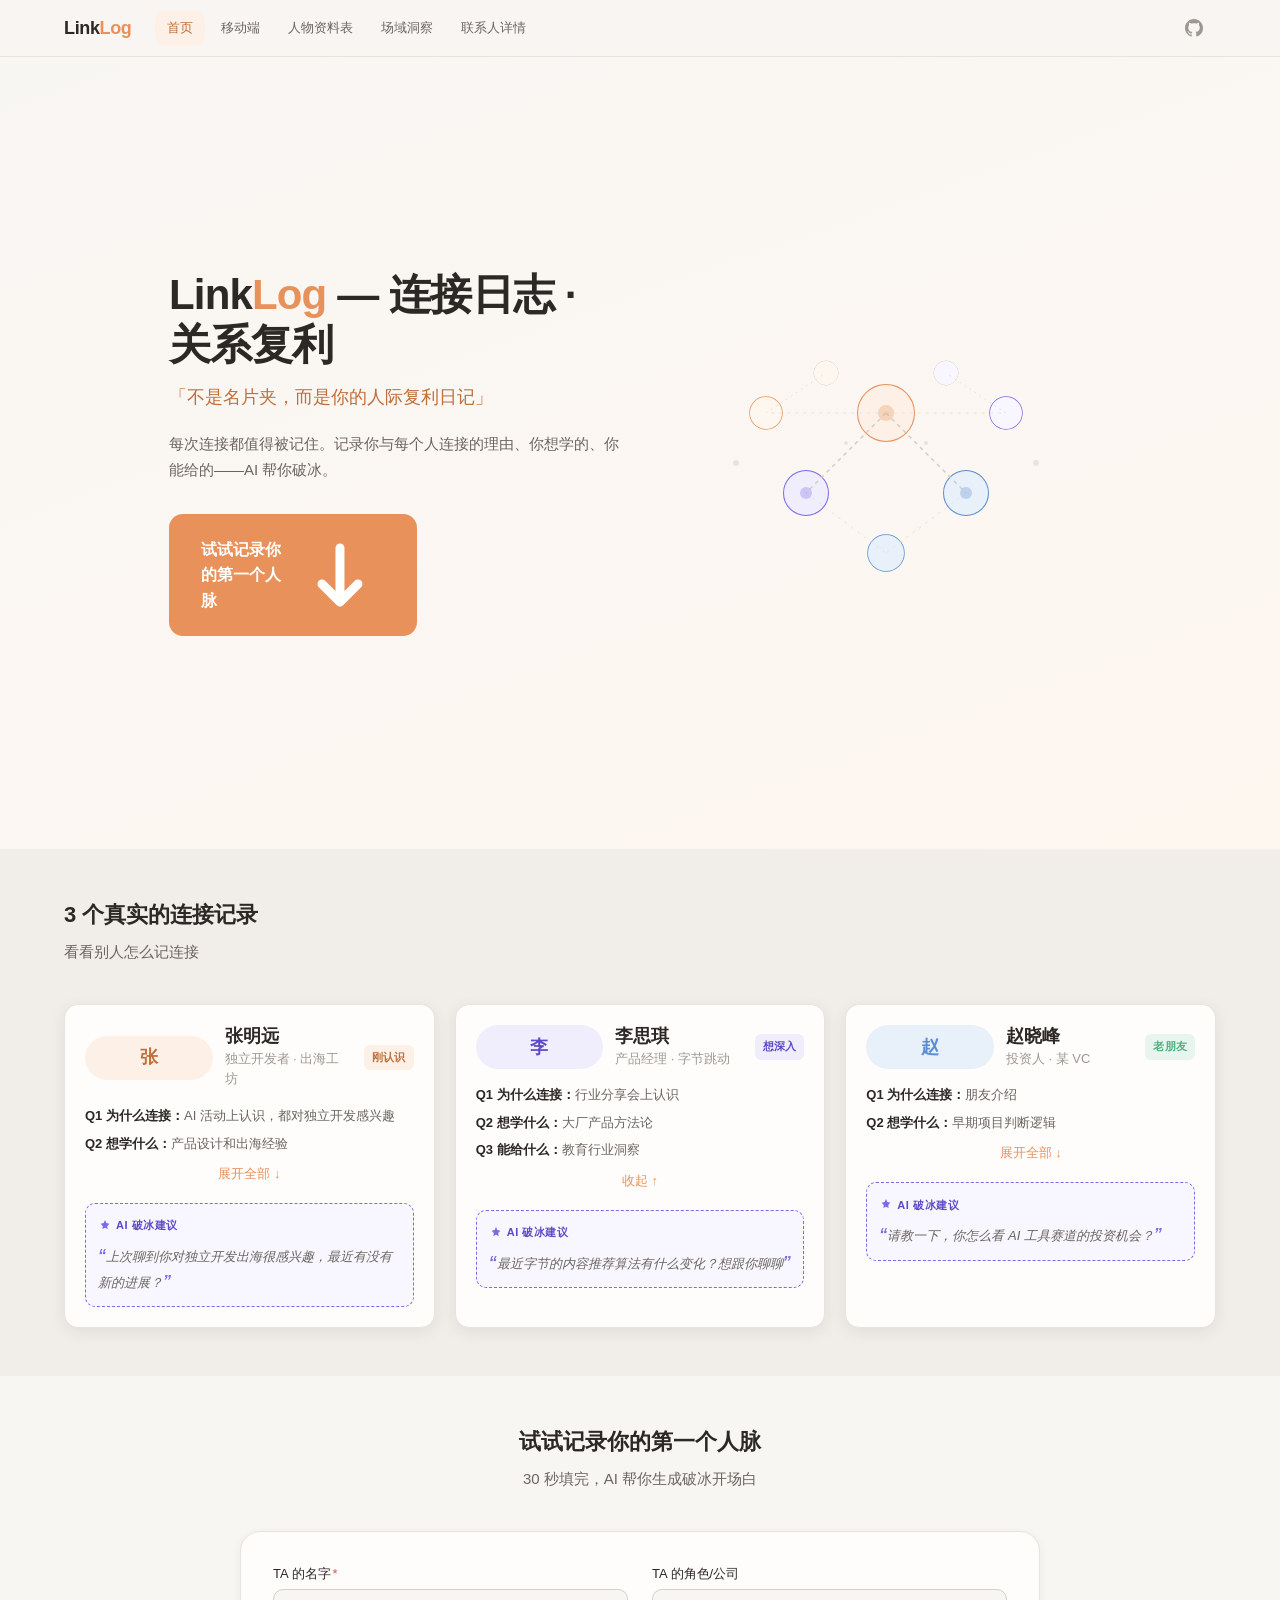
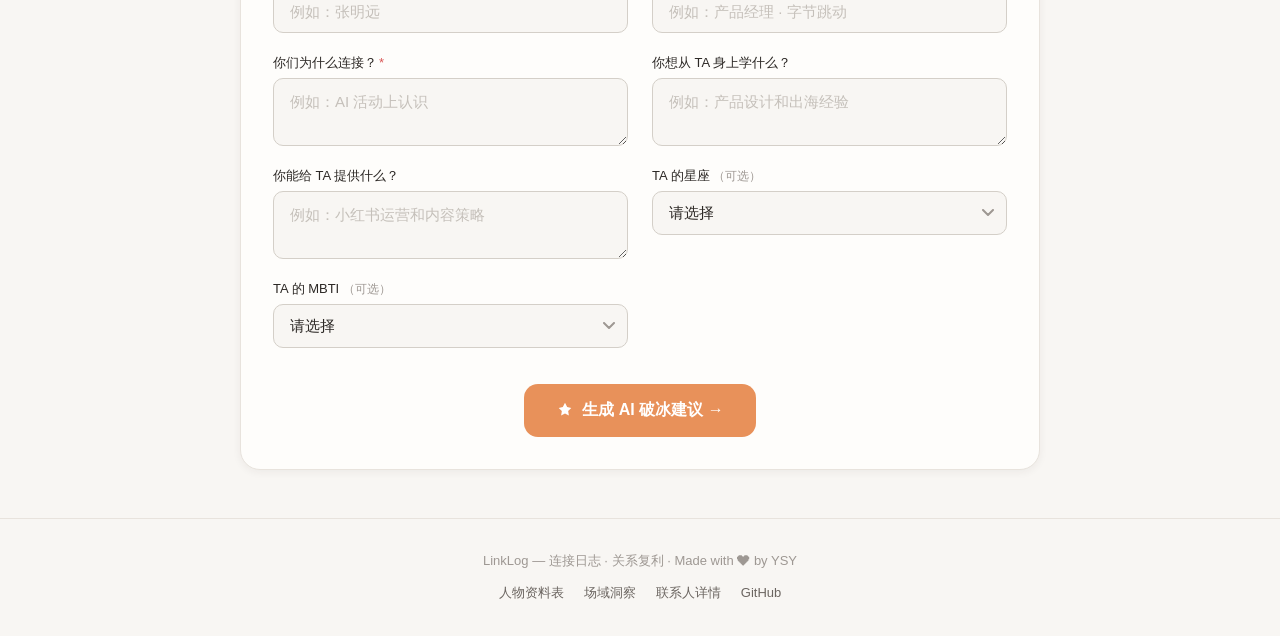
==== commit 8702f9a2: "fix: 修复导航链接 - pc.html→index.html, 添加移动端入口, 统一所有页面导航" ====
--- a/index.html
+++ b/index.html
@@ -1,3615 +1,1590 @@
 <!DOCTYPE html>
 <html lang="zh-CN">
 <head>
-<!--
-  LinkLog — 连接日志 · 关系复利
-  原型类型: mobile-app
-  设计系统: Modern Minimal × Soft Warm
-  生成时间: 2026-06-13
-  修订: P1/P2 修正 + 首页/详情页新增
-  页面: 首页(Dashboard) / 联系人详情 / Step1 / Step2a / Step2b / Step3
--->
-<meta charset="UTF-8">
-<meta name="viewport" content="width=device-width, initial-scale=1.0, maximum-scale=1.0, user-scalable=no">
-<title>LinkLog — 连接日志 · 关系复利</title>
-<style>
-/* ============================================
-   设计令牌 · Design Tokens
-   ============================================ */
-:root {
-  /* === 色彩 === */
-  --color-bg-primary: #F8F6F3;
-  --color-bg-secondary: #F1EDE8;
-  --color-bg-tertiary: #EAE5DF;
-  --color-bg-elevated: #FFFFFF;
-  --color-border-subtle: #E8E3DD;
-  --color-border-default: #D4CFC8;
-  --color-text-primary: #2C2825;
-  --color-text-secondary: #6B6560;
-  --color-text-tertiary: #9E9893;
-  --color-text-disabled: #C5C0BA;
-  --color-accent-default: #E8915A;
-  --color-accent-hover: #D47E48;
-  --color-accent-active: #C06E3A;
-  --color-accent-light: #FDF0E6;
-  --color-accent-lighter: #FEF7F0;
-  --color-accent-text: #C06E3A;
-  --color-ai-default: #7C6AE8;
-  --color-ai-hover: #6B59D6;
-  --color-ai-light: #F0EDFC;
-  --color-ai-lighter: #F8F6FE;
-  --color-ai-text: #5B4AC5;
-  --color-ai-glow: rgba(124,106,232,0.15);
-  --color-success-default: #4CAF7D;
-  --color-success-light: #E8F5EE;
-  --color-warning-default: #E5A84B;
-  --color-warning-light: #FDF5E6;
-  --color-error-default: #D95555;
-  --color-error-light: #FDEAEA;
-  --color-info-default: #5B8ED0;
-  --color-info-light: #E8F0FA;
-  --color-tag-relational: #E8915A;
-  --color-tag-contextual: #7C6AE8;
-  --color-tag-custom: #5B8ED0;
-  --color-tag-bg-base: #F1EDE8;
-  --color-text-on-accent: #FFFFFF;
-  --color-text-on-ai: #FFFFFF;
-
-  /* === 派生色（Alpha） === */
-  --color-bg-primary-alpha80: rgba(248,246,243,0.8);
-
-  /* === 排版 === */
-  --font-sans: "Inter", "SF Pro Display", -apple-system, "Noto Sans SC", "PingFang SC", "Microsoft YaHei", sans-serif;
-  --font-mono: "JetBrains Mono", "SF Mono", "Menlo", monospace;
-  --text-display: 28px;
-  --text-h1: 22px;
-  --text-h2: 18px;
-  --text-h3: 16px;
-  --text-body: 15px;
-  --text-body-sm: 13px;
-  --text-caption: 12px;
-  --text-micro: 11px;
-  --weight-regular: 400;
-  --weight-medium: 500;
-  --weight-semibold: 600;
-  --weight-bold: 700;
-
-  /* === 间距 === */
-  --space-1: 4px;
-  --space-2: 8px;
-  --space-3: 12px;
-  --space-4: 16px;
-  --space-5: 20px;
-  --space-6: 24px;
-  --space-8: 32px;
-  --space-10: 40px;
-  --space-12: 48px;
-
-  /* === 圆角 === */
-  --radius-sm: 6px;
-  --radius-md: 10px;
-  --radius-lg: 14px;
-  --radius-xl: 20px;
-  --radius-full: 9999px;
-
-  /* === 阴影 === */
-  --shadow-xs: 0 1px 2px rgba(44,40,37,0.04);
-  --shadow-sm: 0 2px 8px rgba(44,40,37,0.06);
-  --shadow-md: 0 4px 16px rgba(44,40,37,0.08);
-  --shadow-lg: 0 8px 32px rgba(44,40,37,0.10);
-  --shadow-focus: 0 0 0 3px rgba(232,145,90,0.3);
-  --shadow-focus-ai: 0 0 0 3px rgba(124,106,232,0.3);
-
-  /* === 动效 === */
-  --duration-instant: 100ms;
-  --duration-fast: 200ms;
-  --duration-normal: 300ms;
-  --duration-slow: 400ms;
-  --duration-spring: 500ms;
-  --ease-out: cubic-bezier(0.25, 0.1, 0.25, 1);
-  --ease-in-out: cubic-bezier(0.42, 0, 0.58, 1);
-  --ease-spring: cubic-bezier(0.34, 1.56, 0.64, 1);
-  --ease-decelerate: cubic-bezier(0, 0, 0.2, 1);
-}
-
-/* ============================================
-   全局重置 · Global Reset
-   ============================================ */
-*, *::before, *::after {
-  margin: 0;
-  padding: 0;
-  box-sizing: border-box;
-}
-
-html {
-  font-size: 16px;
-  -webkit-font-smoothing: antialiased;
-  -moz-osx-font-smoothing: grayscale;
-}
-
-body {
-  font-family: var(--font-sans);
-  background: var(--color-bg-secondary);
-  color: var(--color-text-primary);
-  line-height: 1.6;
-  min-height: 100vh;
-  display: flex;
-  justify-content: center;
-  align-items: flex-start;
-  padding: var(--space-5) 0;
-}
-
-/* ============================================
-   设备框架 · Device Frame
-   ============================================ */
-.device-frame {
-  width: 393px;
-  min-height: 852px;
-  background: var(--color-bg-primary);
-  position: relative;
-  overflow: hidden;
-  box-shadow: var(--shadow-lg);
-  border-radius: var(--radius-xl);
-}
-
-/* 状态栏 */
-.status-bar {
-  display: flex;
-  justify-content: space-between;
-  align-items: center;
-  padding: var(--space-2) var(--space-6);
-  height: 48px;
-  font-size: var(--text-caption);
-  font-weight: var(--weight-semibold);
-  color: var(--color-text-primary);
-  position: relative;
-  z-index: 100;
-}
-
-.status-bar .time {
-  font-weight: var(--weight-semibold);
-}
-
-.status-bar .icons {
-  display: flex;
-  gap: var(--space-1);
-  align-items: center;
-}
-
-/* ============================================
-   导航栏框架 · Nav Frame
-   ============================================ */
-.app-nav-frame {
-  position: relative;
-  height: calc(852px - 48px);
-  overflow: hidden;
-}
-
-/* ============================================
-   底部 Tab Bar
-   ============================================ */
-.tab-bar {
-  position: absolute;
-  bottom: 0;
-  left: 0;
-  right: 0;
-  height: 72px;
-  background: var(--color-bg-elevated);
-  border-top: 1px solid var(--color-border-subtle);
-  display: flex;
-  align-items: flex-start;
-  justify-content: space-around;
-  padding-top: var(--space-2);
-  z-index: 50;
-}
-
-.tab-item {
-  display: flex;
-  flex-direction: column;
-  align-items: center;
-  gap: 2px;
-  padding: var(--space-2) var(--space-4);
-  cursor: pointer;
-  border: none;
-  background: none;
-  font-family: var(--font-sans);
-  transition: color var(--duration-fast) var(--ease-out);
-  -webkit-tap-highlight-color: transparent;
-}
-
-.tab-item .tab-icon {
-  display: flex;
-  align-items: center;
-  justify-content: center;
-  width: 24px;
-  height: 24px;
-  line-height: 1;
-}
-
-.tab-item .tab-label {
-  font-size: var(--text-micro);
-  font-weight: var(--weight-medium);
-}
-
-.tab-item.active {
-  color: var(--color-accent-default);
-}
-
-.tab-item:not(.active) {
-  color: var(--color-text-tertiary);
-}
-
-.tab-item:active {
-  transform: scale(0.95);
-}
-
-/* ============================================
-   全局页面容器 · Page System
-   ============================================ */
-.page {
-  position: absolute;
-  top: 0;
-  left: 0;
-  width: 100%;
-  height: 100%;
-  overflow-y: auto;
-  overflow-x: hidden;
-  -webkit-overflow-scrolling: touch;
-  transition: transform var(--duration-normal) var(--ease-out),
-              opacity var(--duration-normal) var(--ease-out);
-}
-
-.page::-webkit-scrollbar {
-  display: none;
-}
-
-.page.active {
-  transform: translateX(0);
-  opacity: 1;
-  pointer-events: auto;
-  z-index: 5;
-}
-
-.page.slide-left {
-  transform: translateX(-30%);
-  opacity: 0;
-  pointer-events: none;
-  z-index: 1;
-}
-
-.page.slide-right {
-  transform: translateX(100%);
-  opacity: 0;
-  pointer-events: none;
-  z-index: 1;
-}
-
-.page.slide-far-left {
-  transform: translateX(-100%);
-  opacity: 0;
-  pointer-events: none;
-  z-index: 1;
-}
-
-/* ============================================
-   首页 · Dashboard
-   ============================================ */
-
-/* 问候区 */
-.greeting-section {
-  padding: var(--space-3) var(--space-6) 0;
-  height: 80px;
-  display: flex;
-  align-items: center;
-  justify-content: space-between;
-  transition: opacity var(--duration-normal) var(--ease-out),
-              transform var(--duration-normal) var(--ease-out);
-}
-
-.greeting-section.faded {
-  opacity: 0;
-  transform: translateY(-10px);
-  pointer-events: none;
-}
-
-.greeting-text {
-  font-size: var(--text-h1);
-  font-weight: var(--weight-semibold);
-  color: var(--color-text-primary);
-  line-height: 1.3;
-}
-
-.greeting-avatar {
-  width: 32px;
-  height: 32px;
-  border-radius: var(--radius-full);
-  background: var(--color-accent-light);
-  color: var(--color-accent-text);
-  display: flex;
-  align-items: center;
-  justify-content: center;
-  font-size: var(--text-caption);
-  font-weight: var(--weight-semibold);
-  cursor: pointer;
-  transition: transform var(--duration-fast) var(--ease-spring);
-}
-
-.greeting-avatar:active {
-  transform: scale(0.92);
-}
-
-/* 统计感知条 */
-.stats-bar {
-  display: flex;
-  align-items: center;
-  gap: var(--space-3);
-  padding: var(--space-2) var(--space-6);
-  height: 48px;
-}
-
-.stat-item {
-  display: flex;
-  align-items: center;
-  gap: var(--space-1);
-  font-size: var(--text-body-sm);
-  color: var(--color-text-secondary);
-}
-
-.stat-item .stat-num {
-  font-family: var(--font-mono);
-  font-size: var(--text-body);
-  font-weight: var(--weight-semibold);
-  color: var(--color-text-primary);
-}
-
-.stat-pill {
-  display: inline-flex;
-  align-items: center;
-  gap: var(--space-1);
-  padding: var(--space-1) var(--space-3);
-  border-radius: var(--radius-full);
-  font-size: var(--text-body-sm);
-  font-weight: var(--weight-medium);
-}
-
-.stat-pill.accent {
-  background: var(--color-accent-light);
-  color: var(--color-accent-text);
-}
-
-.stat-pill.warning {
-  background: var(--color-warning-light);
-  color: var(--color-warning-default);
-}
-
-/* 搜索栏 */
-.search-section {
-  padding: var(--space-1) var(--space-6) var(--space-3);
-  position: sticky;
-  top: 0;
-  z-index: 20;
-  background: var(--color-bg-primary);
-  transition: box-shadow var(--duration-fast) var(--ease-out);
-}
-
-.search-section.elevated {
-  box-shadow: var(--shadow-sm);
-}
-
-.search-bar {
-  display: flex;
-  align-items: center;
-  gap: var(--space-2);
-  background: var(--color-bg-tertiary);
-  border-radius: var(--radius-full);
-  padding: 0 var(--space-4);
-  height: 44px;
-}
-
-.search-bar .search-icon {
-  color: var(--color-text-tertiary);
-  flex-shrink: 0;
-  display: flex;
-  align-items: center;
-}
-
-.search-bar input {
-  flex: 1;
-  border: none;
-  background: transparent;
-  font-family: var(--font-sans);
-  font-size: var(--text-body);
-  color: var(--color-text-primary);
-  outline: none;
-  min-width: 0;
-}
-
-.search-bar input::placeholder {
-  color: var(--color-text-disabled);
-}
-
-.search-bar .filter-btn {
-  display: flex;
-  align-items: center;
-  justify-content: center;
-  width: 44px;
-  height: 44px;
-  border-radius: var(--radius-full);
-  background: transparent;
-  border: none;
-  color: var(--color-text-tertiary);
-  cursor: pointer;
-  transition: background var(--duration-fast) var(--ease-out),
-              color var(--duration-fast) var(--ease-out);
-}
-
-.search-bar .filter-btn:hover {
-  background: var(--color-bg-secondary);
-  color: var(--color-text-secondary);
-}
-
-/* 联系人列表 */
-.contact-list {
-  padding: 0 var(--space-6) var(--space-4);
-  padding-bottom: 100px; /* tab bar + FAB space */
-}
-
-.contact-card {
-  display: flex;
-  align-items: center;
-  gap: var(--space-3);
-  padding: var(--space-3) var(--space-4);
-  background: var(--color-bg-elevated);
-  border-radius: var(--radius-lg);
-  box-shadow: var(--shadow-xs);
-  border: 1px solid var(--color-border-subtle);
-  margin-bottom: var(--space-2);
-  cursor: pointer;
-  transition: transform var(--duration-fast) var(--ease-out),
-              background var(--duration-fast) var(--ease-out),
-              box-shadow var(--duration-fast) var(--ease-out);
-  -webkit-tap-highlight-color: transparent;
-}
-
-.contact-card:active {
-  transform: scale(0.98);
-  background: var(--color-bg-secondary);
-}
-
-.contact-card:hover {
-  background: var(--color-bg-secondary);
-}
-
-.contact-avatar {
-  width: 44px;
-  height: 44px;
-  border-radius: var(--radius-full);
-  display: flex;
-  align-items: center;
-  justify-content: center;
-  font-size: var(--text-body);
-  font-weight: var(--weight-bold);
-  color: var(--color-text-on-accent);
-  flex-shrink: 0;
-  transition: transform var(--duration-normal) var(--ease-spring);
-}
-
-/* P0-2: 关系维度色由 CSS data-relation 属性驱动，不硬编码 JS */
-.contact-avatar[data-relation="导师"] { background: var(--color-accent-default); }
-.contact-avatar[data-relation="合作伙伴"] { background: var(--color-info-default); }
-.contact-avatar[data-relation="同行"] { background: var(--color-success-default); }
-.contact-avatar[data-relation="朋友"] { background: var(--color-warning-default); }
-.contact-avatar[data-relation="投资人"] { background: var(--color-ai-default); }
-.contact-avatar[data-relation="潜在客户"] { background: var(--color-error-default); }
-.contact-avatar[data-relation="default"] { background: var(--color-info-default); }
-
-.detail-avatar[data-relation="导师"] { background: var(--color-accent-default); }
-.detail-avatar[data-relation="合作伙伴"] { background: var(--color-info-default); }
-.detail-avatar[data-relation="同行"] { background: var(--color-success-default); }
-.detail-avatar[data-relation="朋友"] { background: var(--color-warning-default); }
-.detail-avatar[data-relation="投资人"] { background: var(--color-ai-default); }
-.detail-avatar[data-relation="潜在客户"] { background: var(--color-error-default); }
-.detail-avatar[data-relation="default"] { background: var(--color-info-default); }
-
-.contact-info {
-  flex: 1;
-  min-width: 0;
-}
-
-.contact-name {
-  font-size: var(--text-h3);
-  font-weight: var(--weight-semibold);
-  color: var(--color-text-primary);
-  line-height: 1.4;
-}
-
-.contact-role {
-  font-size: var(--text-body-sm);
-  color: var(--color-text-secondary);
-  line-height: 1.4;
-  white-space: nowrap;
-  overflow: hidden;
-  text-overflow: ellipsis;
-}
-
-.contact-tags {
-  display: flex;
-  align-items: center;
-  gap: var(--space-1);
-  margin-top: var(--space-1);
-  flex-wrap: nowrap;
-  overflow: hidden;
-}
-
-.contact-tag {
-  display: inline-block;
-  padding: 1px var(--space-2);
-  border-radius: var(--radius-full);
-  font-size: var(--text-caption);
-  font-weight: var(--weight-medium);
-  white-space: nowrap;
-  line-height: 1.5;
-}
-
-.contact-tag.relational {
-  background: var(--color-accent-light);
-  color: var(--color-accent-text);
-}
-
-.contact-tag.contextual {
-  background: var(--color-ai-light);
-  color: var(--color-ai-text);
-}
-
-.contact-tag.custom {
-  background: var(--color-info-light);
-  color: var(--color-info-default);
-}
-
-.contact-tag-more {
-  display: inline-block;
-  padding: 1px var(--space-2);
-  border-radius: var(--radius-full);
-  font-size: var(--text-caption);
-  font-weight: var(--weight-medium);
-  background: var(--color-bg-tertiary);
-  color: var(--color-text-tertiary);
-  white-space: nowrap;
-  line-height: 1.5;
-}
-
-/* FAB */
-.fab {
-  position: absolute;
-  bottom: 92px; /* tab bar 72 + 20px gap */
-  right: var(--space-5);
-  width: 56px;
-  height: 56px;
-  border-radius: var(--radius-full);
-  background: var(--color-accent-default);
-  color: var(--color-text-on-accent);
-  border: none;
-  font-size: 28px;
-  font-weight: 300;
-  line-height: 1;
-  display: flex;
-  align-items: center;
-  justify-content: center;
-  box-shadow: var(--shadow-md);
-  cursor: pointer;
-  z-index: 40;
-  transition: transform var(--duration-fast) var(--ease-spring),
-              background var(--duration-fast) var(--ease-out);
-  -webkit-tap-highlight-color: transparent;
-}
-
-.fab:active {
-  transform: scale(0.92);
-  background: var(--color-accent-active);
-}
-
-/* 空状态 */
-.empty-state {
-  display: flex;
-  flex-direction: column;
-  align-items: center;
-  justify-content: center;
-  padding: var(--space-12) var(--space-6);
-  text-align: center;
-}
-
-.empty-state .empty-icon {
-  margin-bottom: var(--space-6);
-  opacity: 0.4;
-}
-
-.empty-state .empty-title {
-  font-size: var(--text-h2);
-  font-weight: var(--weight-semibold);
-  color: var(--color-text-primary);
-  margin-bottom: var(--space-2);
-}
-
-.empty-state .empty-subtitle {
-  font-size: var(--text-body);
-  color: var(--color-text-tertiary);
-  margin-bottom: var(--space-8);
-  line-height: 1.6;
-}
-
-.empty-state .btn-primary {
-  font-size: var(--text-body);
-}
-
-/* ============================================
-   联系人详情页 · Contact Detail
-   ============================================ */
-
-/* 毛玻璃导航栏 */
-.detail-nav {
-  position: sticky;
-  top: 0;
-  z-index: 30;
-  display: flex;
-  align-items: center;
-  justify-content: space-between;
-  padding: var(--space-3) var(--space-5);
-  height: 52px;
-  background: var(--color-bg-primary-alpha80);
-  backdrop-filter: blur(12px);
-  -webkit-backdrop-filter: blur(12px);
-  border-bottom: 1px solid var(--color-border-subtle);
-}
-
-.detail-nav-btn {
-  display: flex;
-  align-items: center;
-  gap: var(--space-1);
-  font-family: var(--font-sans);
-  font-size: var(--text-body);
-  font-weight: var(--weight-medium);
-  color: var(--color-accent-default);
-  background: none;
-  border: none;
-  cursor: pointer;
-  padding: var(--space-2);
-  border-radius: var(--radius-sm);
-  transition: opacity var(--duration-fast) var(--ease-out);
-  -webkit-tap-highlight-color: transparent;
-}
-
-.detail-nav-btn:active {
-  opacity: 0.6;
-}
-
-.detail-nav-btn.more-btn {
-  color: var(--color-text-secondary);
-  font-size: var(--text-h2);
-  padding: var(--space-2) var(--space-3);
-  letter-spacing: 2px;
-}
-
-.detail-content {
-  padding: var(--space-5) var(--space-6) 120px;
-}
-
-/* 人物身份区 */
-.detail-hero {
-  display: flex;
-  flex-direction: column;
-  align-items: center;
-  text-align: center;
-  margin-bottom: var(--space-6);
-}
-
-.detail-avatar {
-  width: 72px;
-  height: 72px;
-  border-radius: var(--radius-full);
-  display: flex;
-  align-items: center;
-  justify-content: center;
-  font-size: var(--text-h1);
-  font-weight: var(--weight-bold);
-  color: var(--color-text-on-accent);
-  margin-bottom: var(--space-4);
-  position: relative;
-}
-
-.detail-name {
-  font-size: var(--text-display);
-  font-weight: var(--weight-bold);
-  color: var(--color-text-primary);
-  line-height: 1.3;
-  margin-bottom: var(--space-1);
-}
-
-.detail-role {
-  font-size: var(--text-body);
-  color: var(--color-text-secondary);
-  margin-bottom: var(--space-3);
-}
-
-.detail-traits {
-  display: flex;
-  align-items: center;
-  gap: var(--space-2);
-  margin-bottom: var(--space-5);
-  flex-wrap: wrap;
-  justify-content: center;
-}
-
-.detail-trait {
-  padding: var(--space-1) var(--space-3);
-  border-radius: var(--radius-full);
-  background: var(--color-bg-secondary);
-  font-size: var(--text-caption);
-  font-weight: var(--weight-medium);
-  color: var(--color-text-tertiary);
-}
-
-/* 标签区域 */
-.detail-tags-section {
-  margin-bottom: var(--space-6);
-}
-
-.detail-tags {
-  display: flex;
-  flex-wrap: wrap;
-  gap: var(--space-2);
-  justify-content: center;
-}
-
-.detail-tag {
-  padding: var(--space-1) var(--space-3);
-  border-radius: var(--radius-full);
-  font-size: var(--text-caption);
-  font-weight: var(--weight-medium);
-}
-
-.detail-tag.relational {
-  background: var(--color-accent-light);
-  color: var(--color-accent-text);
-}
-
-.detail-tag.contextual {
-  background: var(--color-ai-light);
-  color: var(--color-ai-text);
-}
-
-.detail-tag.custom {
-  background: var(--color-info-light);
-  color: var(--color-info-default);
-}
-
-.hidden-tags-wrapper {
-  display: inline;
-}
-
-.expand-tags-btn {
-  display: inline-flex;
-  align-items: center;
-  gap: var(--space-1);
-  padding: var(--space-1) var(--space-3);
-  border-radius: var(--radius-full);
-  font-size: var(--text-caption);
-  font-weight: var(--weight-medium);
-  color: var(--color-text-tertiary);
-  background: none;
-  border: none;
-  cursor: pointer;
-  transition: color var(--duration-fast) var(--ease-out);
-}
-
-.expand-tags-btn:hover {
-  color: var(--color-text-secondary);
-}
-
-/* 核心四问回顾区 */
-.questions-review {
-  background: var(--color-bg-elevated);
-  border-radius: var(--radius-lg);
-  padding: var(--space-5);
-  box-shadow: var(--shadow-xs);
-  border: 1px solid var(--color-border-subtle);
-  margin-bottom: var(--space-5);
-}
-
-.questions-review-header {
-  display: flex;
-  align-items: center;
-  justify-content: space-between;
-  margin-bottom: var(--space-4);
-}
-
-.questions-review-title {
-  font-size: var(--text-h3);
-  font-weight: var(--weight-semibold);
-  color: var(--color-text-primary);
-}
-
-.question-item {
-  margin-bottom: var(--space-4);
-}
-
-.question-item:last-of-type {
-  margin-bottom: 0;
-}
-
-.question-item.collapsed {
-  display: none;
-}
-
-.question-label {
-  font-size: var(--text-body-sm);
-  color: var(--color-text-tertiary);
-  font-weight: var(--weight-medium);
-  margin-bottom: var(--space-1);
-  display: flex;
-  align-items: center;
-  gap: var(--space-2);
-}
-
-.question-label .q-num {
-  display: inline-flex;
-  align-items: center;
-  justify-content: center;
-  width: 18px;
-  height: 18px;
-  border-radius: var(--radius-full);
-  background: var(--color-accent-light);
-  color: var(--color-accent-text);
-  font-size: var(--text-micro);
-  font-weight: var(--weight-semibold);
-  flex-shrink: 0;
-}
-
-.question-answer {
-  font-size: var(--text-body);
-  color: var(--color-text-primary);
-  line-height: 1.6;
-  padding-left: 26px;
-}
-
-.question-divider {
-  height: 1px;
-  background: var(--color-border-subtle);
-  margin: var(--space-4) 0;
-}
-
-.expand-questions-btn {
-  display: flex;
-  align-items: center;
-  justify-content: center;
-  gap: var(--space-1);
-  width: 100%;
-  padding: var(--space-3) 0;
-  font-family: var(--font-sans);
-  font-size: var(--text-body-sm);
-  font-weight: var(--weight-medium);
-  color: var(--color-text-tertiary);
-  background: none;
-  border: none;
-  cursor: pointer;
-  border-top: 1px solid var(--color-border-subtle);
-  margin-top: var(--space-3);
-  transition: color var(--duration-fast) var(--ease-out);
-}
-
-.expand-questions-btn:hover {
-  color: var(--color-text-secondary);
-}
-
-/* AI 破冰建议区 */
-.ai-suggest-card {
-  border: 1.5px dashed var(--color-ai-default);
-  border-radius: var(--radius-lg);
-  background: var(--color-ai-lighter);
-  padding: var(--space-5);
-  margin-bottom: var(--space-5);
-  position: relative;
-}
-
-.ai-suggest-badge {
-  position: absolute;
-  top: -10px;
-  left: var(--space-5);
-  display: inline-flex;
-  align-items: center;
-  gap: var(--space-1);
-  padding: var(--space-1) var(--space-3);
-  border-radius: var(--radius-full);
-  background: var(--color-ai-light);
-  font-size: var(--text-micro);
-  font-weight: var(--weight-semibold);
-  color: var(--color-ai-text);
-}
-
-.ai-suggest-section {
-  margin-bottom: var(--space-4);
-}
-
-.ai-suggest-section:last-of-type {
-  margin-bottom: 0;
-}
-
-.ai-suggest-label {
-  font-size: var(--text-caption);
-  font-weight: var(--weight-semibold);
-  color: var(--color-text-tertiary);
-  margin-bottom: var(--space-2);
-}
-
-.ai-suggest-text {
-  font-size: var(--text-body);
-  color: var(--color-text-primary);
-  line-height: 1.7;
-}
-
-.ai-suggest-text.quote {
-  font-style: italic;
-  position: relative;
-  padding-left: var(--space-4);
-}
-
-.ai-suggest-text.quote::before {
-  content: '"';
-  position: absolute;
-  left: 0;
-  top: -2px;
-  font-size: 24px;
-  color: var(--color-ai-default);
-  font-style: normal;
-  font-weight: var(--weight-bold);
-  opacity: 0.5;
-}
-
-.ai-suggest-topics {
-  display: flex;
-  flex-direction: column;
-  gap: var(--space-2);
-}
-
-.ai-suggest-topic {
-  font-size: var(--text-body-sm);
-  color: var(--color-text-secondary);
-  padding-left: var(--space-4);
-  position: relative;
-}
-
-.ai-suggest-topic::before {
-  content: '→';
-  position: absolute;
-  left: 0;
-  color: var(--color-ai-default);
-}
-
-.ai-suggest-actions {
-  display: flex;
-  gap: var(--space-3);
-  margin-top: var(--space-5);
-  padding-top: var(--space-4);
-  border-top: 1px dashed var(--color-border-default);
-}
-
-.btn-ai {
-  font-family: var(--font-sans);
-  font-size: var(--text-body-sm);
-  font-weight: var(--weight-semibold);
-  color: var(--color-text-on-ai);
-  background: var(--color-ai-default);
-  border: none;
-  border-radius: var(--radius-full);
-  padding: var(--space-2) var(--space-5);
-  cursor: pointer;
-  transition: transform var(--duration-fast) var(--ease-spring),
-              background var(--duration-fast) var(--ease-out);
-}
-
-.btn-ai:hover {
-  background: var(--color-ai-hover);
-}
-
-.btn-ai:active {
-  transform: scale(0.97);
-}
-
-/* ============================================
-   步骤指示器 · Step Indicator
-   ============================================ */
-.step-indicator {
-  display: flex;
-  align-items: center;
-  justify-content: center;
-  gap: var(--space-2);
-  padding: var(--space-3) var(--space-6);
-}
-
-.step-dot {
-  width: 8px;
-  height: 8px;
-  border-radius: var(--radius-full);
-  background: var(--color-border-default);
-  transition: all var(--duration-normal) var(--ease-spring);
-}
-
-.step-dot.active {
-  width: 24px;
-  background: var(--color-accent-default);
-}
-
-.step-dot.completed {
-  background: var(--color-success-default);
-}
-
-.step-line {
-  width: 20px;
-  height: 2px;
-  background: var(--color-border-default);
-  border-radius: 1px;
-  transition: background var(--duration-normal) var(--ease-out);
-}
-
-.step-line.completed {
-  background: var(--color-success-default);
-}
-
-/* ============================================
-   流程页面容器（Step 1/2a/2b/3）
-   ============================================ */
-.flow-pages-wrapper {
-  position: relative;
-  height: calc(852px - 48px - 44px);
-  overflow: hidden;
-}
-
-.flow-page {
-  position: absolute;
-  top: 0;
-  left: 0;
-  width: 100%;
-  height: 100%;
-  overflow-y: auto;
-  overflow-x: hidden;
-  padding: 0 var(--space-6);
-  padding-bottom: var(--space-12);
-  transition: transform var(--duration-slow) var(--ease-out),
-              opacity var(--duration-slow) var(--ease-out);
-  -webkit-overflow-scrolling: touch;
-}
-
-.flow-page::-webkit-scrollbar {
-  display: none;
-}
-
-.flow-page.active {
-  transform: translateX(0);
-  opacity: 1;
-  pointer-events: auto;
-}
-
-.flow-page.slide-left {
-  transform: translateX(-100%);
-  opacity: 0;
-  pointer-events: none;
-}
-
-.flow-page.slide-right {
-  transform: translateX(100%);
-  opacity: 0;
-  pointer-events: none;
-}
-
-/* ============================================
-   Page Header
-   ============================================ */
-.page-header {
-  padding: var(--space-4) 0 var(--space-2);
-}
-
-.page-title {
-  font-size: var(--text-h1);
-  font-weight: var(--weight-bold);
-  color: var(--color-text-primary);
-  line-height: 1.3;
-  margin-bottom: var(--space-1);
-}
-
-.page-subtitle {
-  font-size: var(--text-body-sm);
-  color: var(--color-text-tertiary);
-  line-height: 1.5;
-}
-
-/* ============================================
-   Section 标题
-   ============================================ */
-.section-label {
-  font-size: var(--text-caption);
-  font-weight: var(--weight-semibold);
-  color: var(--color-text-tertiary);
-  text-transform: uppercase;
-  letter-spacing: 0.5px;
-  margin-bottom: var(--space-3);
-  margin-top: var(--space-6);
-}
-
-/* ============================================
-   输入框 · Input
-   ============================================ */
-.input-group {
-  margin-bottom: var(--space-5);
-}
-
-.input-label {
-  display: block;
-  font-size: var(--text-body-sm);
-  font-weight: var(--weight-medium);
-  color: var(--color-text-secondary);
-  margin-bottom: var(--space-2);
-}
-
-.input-label .required {
-  color: var(--color-accent-default);
-  margin-left: var(--space-1);
-}
-
-.text-input,
-.text-area {
-  width: 100%;
-  padding: var(--space-3) var(--space-4);
-  font-family: var(--font-sans);
-  font-size: var(--text-body);
-  color: var(--color-text-primary);
-  background: var(--color-bg-elevated);
-  border: 1.5px solid var(--color-border-default);
-  border-radius: var(--radius-md);
-  outline: none;
-  transition: border-color var(--duration-fast) var(--ease-out),
-              box-shadow var(--duration-fast) var(--ease-out),
-              transform var(--duration-fast) var(--ease-out);
-}
-
-.text-input:focus,
-.text-area:focus {
-  border-color: var(--color-accent-default);
-  box-shadow: var(--shadow-focus);
-  transform: scale(1.005);
-}
-
-.text-input::placeholder,
-.text-area::placeholder {
-  color: var(--color-text-disabled);
-}
-
-.text-area {
-  min-height: 120px;
-  resize: none;
-  line-height: 1.6;
-}
-
-.input-ai .text-area {
-  border: 1.5px dashed var(--color-ai-default);
-  background: var(--color-ai-lighter);
-}
-
-.input-ai .text-area:focus {
-  box-shadow: var(--shadow-focus-ai);
-}
-
-/* Select */
-.select-wrapper {
-  position: relative;
-}
-
-.select-input {
-  width: 100%;
-  padding: var(--space-3) var(--space-4);
-  padding-right: var(--space-10);
-  font-family: var(--font-sans);
-  font-size: var(--text-body);
-  color: var(--color-text-primary);
-  background: var(--color-bg-elevated);
-  border: 1.5px solid var(--color-border-default);
-  border-radius: var(--radius-md);
-  outline: none;
-  appearance: none;
-  -webkit-appearance: none;
-  cursor: pointer;
-  transition: border-color var(--duration-fast) var(--ease-out),
-              box-shadow var(--duration-fast) var(--ease-out);
-}
-
-.select-input:focus {
-  border-color: var(--color-accent-default);
-  box-shadow: var(--shadow-focus);
-}
-
-.select-arrow {
-  position: absolute;
-  right: var(--space-4);
-  top: 50%;
-  transform: translateY(-50%);
-  pointer-events: none;
-  color: var(--color-text-tertiary);
-}
-
-/* ============================================
-   标签 · Tags
-   ============================================ */
-.tag-group {
-  margin-bottom: var(--space-5);
-}
-
-.tag-group-label {
-  font-size: var(--text-body-sm);
-  font-weight: var(--weight-medium);
-  color: var(--color-text-secondary);
-  margin-bottom: var(--space-2);
-  display: flex;
-  align-items: center;
-  gap: var(--space-2);
-}
-
-.tag-group-label .ai-badge {
-  font-size: var(--text-micro);
-  color: var(--color-ai-text);
-  background: var(--color-ai-light);
-  padding: var(--space-1) var(--space-2);
-  border-radius: var(--radius-sm);
-  font-weight: var(--weight-medium);
-}
-
-.tags-container {
-  display: flex;
-  flex-wrap: wrap;
-  gap: var(--space-3);
-}
-
-.tag {
-  display: inline-flex;
-  align-items: center;
-  gap: var(--space-1);
-  padding: var(--space-2) var(--space-3);
-  min-height: 32px;
-  font-size: var(--text-body-sm);
-  font-weight: var(--weight-medium);
-  border-radius: var(--radius-full);
-  cursor: pointer;
-  transition: all var(--duration-fast) var(--ease-out);
-  user-select: none;
-  white-space: nowrap;
-  opacity: 0;
-  transform: translateY(8px);
-}
-
-.tag.visible {
-  opacity: 1;
-  transform: translateY(0);
-  transition: opacity var(--duration-normal) var(--ease-out),
-              transform var(--duration-normal) var(--ease-spring),
-              background var(--duration-fast) var(--ease-out),
-              box-shadow var(--duration-fast) var(--ease-out);
-}
-
-.tag--relational {
-  background: var(--color-accent-light);
-  color: var(--color-accent-text);
-}
-
-.tag--relational:hover {
-  background: var(--color-accent-lighter);
-}
-
-.tag--relational.selected {
-  outline: 2px solid var(--color-accent-default);
-  background: var(--color-accent-light);
-}
-
-.tag--contextual {
-  background: var(--color-ai-light);
-  color: var(--color-ai-text);
-}
-
-.tag--contextual:hover {
-  background: var(--color-ai-lighter);
-}
-
-.tag--contextual.selected {
-  outline: 2px solid var(--color-ai-default);
-  background: var(--color-ai-light);
-}
-
-.tag--custom {
-  background: var(--color-info-light);
-  color: var(--color-info-default);
-}
-
-.tag--custom:hover {
-  opacity: 0.85;
-}
-
-.tag .tag-remove {
-  display: inline-flex;
-  align-items: center;
-  justify-content: center;
-  width: 14px;
-  height: 14px;
-  border-radius: var(--radius-full);
-  font-size: 10px;
-  line-height: 1;
-  opacity: 0.6;
-  transition: opacity var(--duration-fast);
-  cursor: pointer;
-}
-
-.tag .tag-remove:hover {
-  opacity: 1;
-}
-
-.tag .auto-mark {
-  font-size: var(--text-micro);
-  opacity: 0.7;
-  font-weight: var(--weight-regular);
-}
-
-.custom-tag-input-wrapper {
-  display: inline-flex;
-  align-items: center;
-  gap: var(--space-2);
-  padding: var(--space-2) var(--space-3);
-  min-height: 32px;
-  border: 1.5px dashed var(--color-border-default);
-  border-radius: var(--radius-full);
-  background: transparent;
-  cursor: text;
-  transition: border-color var(--duration-fast) var(--ease-out);
-}
-
-.custom-tag-input-wrapper:focus-within {
-  border-color: var(--color-info-default);
-}
-
-.custom-tag-input-wrapper input {
-  border: none;
-  outline: none;
-  background: transparent;
-  font-family: var(--font-sans);
-  font-size: var(--text-body-sm);
-  color: var(--color-text-primary);
-  width: 80px;
-}
-
-.custom-tag-input-wrapper input::placeholder {
-  color: var(--color-text-disabled);
-}
-
-.custom-tag-add-btn {
-  display: inline-flex;
-  align-items: center;
-  justify-content: center;
-  width: 20px;
-  height: 20px;
-  border-radius: var(--radius-full);
-  background: var(--color-info-light);
-  color: var(--color-info-default);
-  border: none;
-  cursor: pointer;
-  font-size: 12px;
-  font-weight: var(--weight-semibold);
-  transition: background var(--duration-fast);
-}
-
-.custom-tag-add-btn:hover {
-  background: var(--color-info-default);
-  color: var(--color-text-on-accent);
-}
-
-/* ============================================
-   核心四问 · Core Questions Card Slider
-   ============================================ */
-.question-slider {
-  position: relative;
-  height: 280px;
-  margin: var(--space-4) 0;
-  overflow: hidden;
-}
-
-.question-card {
-  position: absolute;
-  top: 0;
-  left: 0;
-  width: 100%;
-  background: var(--color-bg-elevated);
-  border-radius: var(--radius-lg);
-  padding: var(--space-6);
-  box-shadow: var(--shadow-sm);
-  transition: transform var(--duration-slow) var(--ease-out),
-              opacity var(--duration-slow) var(--ease-out);
-}
-
-.question-card.current {
-  transform: translateY(0);
-  opacity: 1;
-  z-index: 2;
-}
-
-.question-card.fly-out {
-  transform: translateY(-120%) scale(0.9);
-  opacity: 0;
-  z-index: 1;
-}
-
-.question-card.fly-in {
-  transform: translateY(100%);
-  opacity: 0;
-  z-index: 1;
-}
-
-.question-card.hidden-card {
-  transform: translateY(100%);
-  opacity: 0;
-  z-index: 0;
-  pointer-events: none;
-}
-
-.question-number {
-  font-size: var(--text-caption);
-  font-weight: var(--weight-semibold);
-  color: var(--color-accent-default);
-  margin-bottom: var(--space-2);
-}
-
-.question-text {
-  font-size: var(--text-h2);
-  font-weight: var(--weight-semibold);
-  color: var(--color-text-primary);
-  line-height: 1.5;
-  margin-bottom: var(--space-4);
-}
-
-.question-textarea {
-  width: 100%;
-  min-height: 80px;
-  padding: var(--space-3);
-  font-family: var(--font-sans);
-  font-size: var(--text-body);
-  color: var(--color-text-primary);
-  background: var(--color-bg-primary);
-  border: 1.5px solid var(--color-border-subtle);
-  border-radius: var(--radius-md);
-  outline: none;
-  resize: none;
-  transition: border-color var(--duration-fast) var(--ease-out),
-              box-shadow var(--duration-fast) var(--ease-out);
-}
-
-.question-textarea:focus {
-  border-color: var(--color-accent-default);
-  box-shadow: var(--shadow-focus);
-}
-
-.question-textarea::placeholder {
-  color: var(--color-text-disabled);
-}
-
-.question-progress {
-  display: flex;
-  align-items: center;
-  justify-content: space-between;
-  margin-top: var(--space-4);
-}
-
-.question-progress-text {
-  font-size: var(--text-caption);
-  color: var(--color-text-tertiary);
-  font-weight: var(--weight-medium);
-}
-
-.question-nav-btn {
-  padding: var(--space-2) var(--space-5);
-  font-family: var(--font-sans);
-  font-size: var(--text-body-sm);
-  font-weight: var(--weight-semibold);
-  color: var(--color-text-on-accent);
-  background: var(--color-accent-default);
-  border: none;
-  border-radius: var(--radius-full);
-  cursor: pointer;
-  transition: transform var(--duration-fast) var(--ease-spring),
-              background var(--duration-fast) var(--ease-out);
-}
-
-.question-nav-btn:hover {
-  background: var(--color-accent-hover);
-}
-
-.question-nav-btn:active {
-  transform: scale(0.97);
-  background: var(--color-accent-active);
-}
-
-.question-nav-btn:disabled {
-  background: var(--color-text-disabled);
-  cursor: not-allowed;
-  transform: none;
-}
-
-.question-nav-btn:focus-visible {
-  box-shadow: var(--shadow-focus);
-}
-
-/* ============================================
-   AI 破冰提示卡片 (Step 2b)
-   ============================================ */
-.ai-card {
-  border: 1.5px dashed var(--color-ai-default);
-  border-radius: var(--radius-lg);
-  background: var(--color-ai-lighter);
-  padding: var(--space-5);
-  margin: var(--space-5) 0;
-  opacity: 0;
-  max-height: 0;
-  overflow: hidden;
-  padding-top: 0;
-  padding-bottom: 0;
-  margin-top: 0;
-  margin-bottom: 0;
-  border-width: 0;
-  transition: opacity var(--duration-normal) var(--ease-out),
-              max-height var(--duration-spring) var(--ease-out),
-              padding var(--duration-normal) var(--ease-out),
-              margin var(--duration-normal) var(--ease-out),
-              border-width var(--duration-instant) var(--ease-out);
-}
-
-.ai-card.revealed {
-  opacity: 1;
-  max-height: 400px;
-  overflow: visible;
-  padding: var(--space-5);
-  margin: var(--space-5) 0;
-  border-width: 1.5px;
-}
-
-.ai-card-header {
-  display: flex;
-  align-items: center;
-  gap: var(--space-2);
-  margin-bottom: var(--space-3);
-}
-
-.ai-card-icon {
-  width: 24px;
-  height: 24px;
-  border-radius: var(--radius-sm);
-  background: var(--color-ai-light);
-  display: flex;
-  align-items: center;
-  justify-content: center;
-}
-
-.ai-card-icon svg {
-  width: 14px;
-  height: 14px;
-}
-
-.ai-card-label {
-  font-size: var(--text-body-sm);
-  font-weight: var(--weight-semibold);
-  color: var(--color-ai-text);
-}
-
-.ai-card-content {
-  font-size: var(--text-body);
-  color: var(--color-text-secondary);
-  line-height: 1.7;
-}
-
-.ai-card-content .highlight {
-  color: var(--color-ai-text);
-  font-weight: var(--weight-medium);
-}
-
-/* ============================================
-   底部操作栏 · Bottom Actions (Flow pages)
-   ============================================ */
-.bottom-actions {
-  position: absolute;
-  bottom: 0;
-  left: 0;
-  right: 0;
-  padding: var(--space-4) var(--space-6);
-  padding-bottom: var(--space-8);
-  background: linear-gradient(to top, var(--color-bg-primary) 60%, transparent);
-  display: flex;
-  align-items: center;
-  justify-content: space-between;
-  z-index: 10;
-}
-
-.btn-text {
-  font-family: var(--font-sans);
-  font-size: var(--text-body-sm);
-  font-weight: var(--weight-medium);
-  color: var(--color-accent-default);
-  background: none;
-  border: none;
-  cursor: pointer;
-  padding: var(--space-2) var(--space-3);
-  border-radius: var(--radius-sm);
-  transition: background var(--duration-fast) var(--ease-out);
-}
-
-.btn-text:hover {
-  background: var(--color-accent-lighter);
-}
-
-.btn-text:focus-visible {
-  box-shadow: var(--shadow-focus);
-}
-
-.btn-primary {
-  font-family: var(--font-sans);
-  font-size: var(--text-body);
-  font-weight: var(--weight-semibold);
-  color: var(--color-text-on-accent);
-  background: var(--color-accent-default);
-  border: none;
-  border-radius: var(--radius-full);
-  padding: var(--space-3) var(--space-8);
-  cursor: pointer;
-  transition: transform var(--duration-fast) var(--ease-spring),
-              background var(--duration-fast) var(--ease-out);
-}
-
-.btn-primary:hover {
-  background: var(--color-accent-hover);
-}
-
-.btn-primary:active {
-  transform: scale(0.97);
-  background: var(--color-accent-active);
-}
-
-.btn-primary:focus-visible {
-  box-shadow: var(--shadow-focus);
-}
-
-/* ============================================
-   Step 1 特有样式
-   ============================================ */
-.intro-section {
-  margin-bottom: var(--space-5);
-}
-
-.ai-generate-btn {
-  display: inline-flex;
-  align-items: center;
-  gap: var(--space-2);
-  padding: var(--space-2) var(--space-4);
-  font-family: var(--font-sans);
-  font-size: var(--text-body-sm);
-  font-weight: var(--weight-medium);
-  color: var(--color-ai-text);
-  background: var(--color-ai-light);
-  border: 1px solid var(--color-ai-default);
-  border-radius: var(--radius-full);
-  cursor: pointer;
-  transition: all var(--duration-fast) var(--ease-out);
-  margin-top: var(--space-3);
-}
-
-.ai-generate-btn:hover {
-  background: var(--color-ai-lighter);
-  box-shadow: var(--shadow-focus-ai);
-}
-
-.ai-generate-btn:active {
-  transform: scale(0.97);
-}
-
-.ai-generate-btn svg {
-  width: 14px;
-  height: 14px;
-}
-
-.ai-hint {
-  margin-top: var(--space-8);
-  padding: var(--space-6) var(--space-5);
-  border: 1.5px dashed var(--color-border-subtle);
-  border-radius: var(--radius-lg);
-  text-align: center;
-  opacity: 0.6;
-  transition: opacity var(--duration-normal) var(--ease-out),
-              max-height var(--duration-spring) var(--ease-out),
-              margin var(--duration-normal) var(--ease-out),
-              padding var(--duration-normal) var(--ease-out);
-}
-
-.ai-hint.hidden {
-  opacity: 0;
-  max-height: 0;
-  overflow: hidden;
-  margin-top: 0;
-  padding-top: 0;
-  padding-bottom: 0;
-  border-width: 0;
-}
-
-.ai-hint-text {
-  font-size: var(--text-body-sm);
-  color: var(--color-text-tertiary);
-  line-height: 1.6;
-}
-
-.ai-hint-icon {
-  display: inline-block;
-  margin-bottom: var(--space-2);
-}
-
-.tag-system {
-  max-height: 0;
-  overflow: hidden;
-  opacity: 0;
-  transition: max-height var(--duration-spring) var(--ease-out),
-              opacity var(--duration-normal) var(--ease-out);
-}
-
-.tag-system.expanded {
-  max-height: 2000px;
-  opacity: 1;
-}
-
-/* ============================================
-   Step 2a 特有样式
-   ============================================ */
-.form-section {
-  margin-bottom: var(--space-6);
-}
-
-.form-row {
-  display: flex;
-  gap: var(--space-3);
-}
-
-.form-row .input-group {
-  flex: 1;
-}
-
-.tag-select-area {
-  margin: var(--space-5) 0;
-}
-
-.tag-select-area .tag {
-  cursor: pointer;
-  transition: all var(--duration-fast) var(--ease-out),
-              opacity var(--duration-normal) var(--ease-spring),
-              transform var(--duration-normal) var(--ease-spring);
-}
-
-/* ============================================
-   Step 2b 特有样式
-   ============================================ */
-.step2b-header {
-  padding: var(--space-4) 0 var(--space-2);
-}
-
-.step2b-title {
-  font-size: var(--text-h2);
-  font-weight: var(--weight-semibold);
-  color: var(--color-text-primary);
-  line-height: 1.4;
-  margin-bottom: var(--space-1);
-}
-
-.step2b-subtitle {
-  font-size: var(--text-body-sm);
-  color: var(--color-text-tertiary);
-}
-
-/* ============================================
-   Step 3: 保存成功确认页
-   ============================================ */
-.success-page {
-  display: flex;
-  flex-direction: column;
-  align-items: center;
-  justify-content: center;
-  text-align: center;
-  padding-top: var(--space-12);
-}
-
-.success-icon {
-  width: 64px;
-  height: 64px;
-  border-radius: var(--radius-full);
-  background: var(--color-success-light);
-  display: flex;
-  align-items: center;
-  justify-content: center;
-  margin-bottom: var(--space-6);
-  animation: successPop var(--duration-spring) var(--ease-spring);
-}
-
-@keyframes successPop {
-  0% { transform: scale(0.5); opacity: 0; }
-  60% { transform: scale(1.1); }
-  100% { transform: scale(1); opacity: 1; }
-}
-
-.success-title {
-  font-size: var(--text-h1);
-  font-weight: var(--weight-bold);
-  color: var(--color-text-primary);
-  margin-bottom: var(--space-2);
-}
-
-.success-subtitle {
-  font-size: var(--text-body);
-  color: var(--color-text-secondary);
-  margin-bottom: var(--space-8);
-  line-height: 1.6;
-}
-
-.success-contact-name {
-  font-weight: var(--weight-semibold);
-  color: var(--color-accent-text);
-}
-
-.success-actions {
-  display: flex;
-  flex-direction: column;
-  gap: var(--space-3);
-  width: 100%;
-  max-width: 280px;
-}
-
-.btn-secondary {
-  font-family: var(--font-sans);
-  font-size: var(--text-body);
-  font-weight: var(--weight-semibold);
-  color: var(--color-accent-text);
-  background: var(--color-accent-light);
-  border: none;
-  border-radius: var(--radius-full);
-  padding: var(--space-3) var(--space-8);
-  cursor: pointer;
-  transition: transform var(--duration-fast) var(--ease-spring),
-              background var(--duration-fast) var(--ease-out);
-}
-
-.btn-secondary:hover {
-  background: var(--color-accent-lighter);
-}
-
-.btn-secondary:active {
-  transform: scale(0.97);
-}
-
-.btn-secondary:focus-visible {
-  box-shadow: var(--shadow-focus);
-}
-
-.btn-ghost {
-  font-family: var(--font-sans);
-  font-size: var(--text-body-sm);
-  font-weight: var(--weight-medium);
-  color: var(--color-text-tertiary);
-  background: none;
-  border: none;
-  cursor: pointer;
-  padding: var(--space-2) var(--space-3);
-  border-radius: var(--radius-sm);
-  transition: color var(--duration-fast) var(--ease-out);
-}
-
-.btn-ghost:hover {
-  color: var(--color-text-secondary);
-}
-
-.btn-ghost:focus-visible {
-  box-shadow: var(--shadow-focus);
-}
-
-/* ============================================
-   动画 · Animations
-   ============================================ */
-@keyframes fadeInUp {
-  from {
-    opacity: 0;
-    transform: translateY(8px);
-  }
-  to {
-    opacity: 1;
-    transform: translateY(0);
-  }
-}
-
-@keyframes pulse {
-  0%, 100% { opacity: 1; }
-  50% { opacity: 0.5; }
-}
-
-.ai-loading .ai-card-content {
-  animation: pulse 1.5s infinite;
-}
-
-/* ============================================
-   Toast 提示
-   ============================================ */
-.toast {
-  position: fixed;
-  top: var(--space-10);
-  left: 50%;
-  transform: translateX(-50%) translateY(-100%);
-  background: var(--color-text-primary);
-  color: var(--color-bg-primary);
-  padding: var(--space-3) var(--space-6);
-  border-radius: var(--radius-full);
-  font-size: var(--text-body-sm);
-  font-weight: var(--weight-medium);
-  z-index: 1000;
-  transition: transform var(--duration-normal) var(--ease-spring);
-  white-space: nowrap;
-}
-
-.toast.show {
-  transform: translateX(-50%) translateY(0);
-}
-
-/* ============================================
-   Bottom Sheet (筛选/更多操作)
-   ============================================ */
-.sheet-overlay {
-  position: fixed;
-  top: 0;
-  left: 0;
-  right: 0;
-  bottom: 0;
-  background: rgba(44,40,37,0.4);
-  z-index: 200;
-  opacity: 0;
-  pointer-events: none;
-  transition: opacity var(--duration-normal) var(--ease-out);
-}
-
-.sheet-overlay.show {
-  opacity: 1;
-  pointer-events: auto;
-}
-
-.bottom-sheet {
-  position: absolute;
-  bottom: 0;
-  left: 0;
-  right: 0;
-  background: var(--color-bg-elevated);
-  border-radius: var(--radius-xl) var(--radius-xl) 0 0;
-  padding: var(--space-3) var(--space-6) var(--space-8);
-  transform: translateY(100%);
-  transition: transform var(--duration-normal) var(--ease-out);
-  max-height: 70vh;
-  overflow-y: auto;
-}
-
-.sheet-overlay.show .bottom-sheet {
-  transform: translateY(0);
-}
-
-.sheet-handle {
-  width: 36px;
-  height: 4px;
-  border-radius: 2px;
-  background: var(--color-border-default);
-  margin: 0 auto var(--space-4);
-}
-
-.sheet-title {
-  font-size: var(--text-h3);
-  font-weight: var(--weight-semibold);
-  color: var(--color-text-primary);
-  margin-bottom: var(--space-4);
-}
-
-.sheet-item {
-  display: flex;
-  align-items: center;
-  gap: var(--space-3);
-  padding: var(--space-4) 0;
-  font-size: var(--text-body);
-  color: var(--color-text-primary);
-  border-bottom: 1px solid var(--color-border-subtle);
-  cursor: pointer;
-  transition: opacity var(--duration-fast) var(--ease-out);
-  -webkit-tap-highlight-color: transparent;
-}
-
-.sheet-item:active {
-  opacity: 0.6;
-}
-
-.sheet-item:last-child {
-  border-bottom: none;
-}
-
-.sheet-item.danger {
-  color: var(--color-error-default);
-}
-
-.sheet-item .sheet-icon {
-  width: 20px;
-  height: 20px;
-  display: flex;
-  align-items: center;
-  justify-content: center;
-  flex-shrink: 0;
-}
-
-/* 筛选 sheet */
-.filter-sheet .filter-group {
-  margin-bottom: var(--space-4);
-}
-
-.filter-sheet .filter-label {
-  font-size: var(--text-body-sm);
-  font-weight: var(--weight-semibold);
-  color: var(--color-text-secondary);
-  margin-bottom: var(--space-2);
-}
-
-.filter-sheet .filter-tags {
-  display: flex;
-  flex-wrap: wrap;
-  gap: var(--space-2);
-}
-
-.filter-tag {
-  padding: var(--space-1) var(--space-3);
-  border-radius: var(--radius-full);
-  font-size: var(--text-caption);
-  font-weight: var(--weight-medium);
-  cursor: pointer;
-  border: 1.5px solid var(--color-border-subtle);
-  background: var(--color-bg-primary);
-  color: var(--color-text-secondary);
-  transition: all var(--duration-fast) var(--ease-out);
-  -webkit-tap-highlight-color: transparent;
-}
-
-.filter-tag.selected {
-  border-color: var(--color-accent-default);
-  background: var(--color-accent-light);
-  color: var(--color-accent-text);
-}
-
-.filter-sheet .filter-actions {
-  display: flex;
-  gap: var(--space-3);
-  margin-top: var(--space-4);
-}
-
-.filter-sheet .filter-actions .btn-primary {
-  flex: 1;
-  text-align: center;
-  font-size: var(--text-body-sm);
-  padding: var(--space-3);
-}
-
-.filter-sheet .filter-actions .btn-text {
-  flex: 1;
-  text-align: center;
-}
-
-/* 确认弹窗 */
-.confirm-dialog {
-  text-align: center;
-  padding: var(--space-4) 0;
-}
-
-.confirm-title {
-  font-size: var(--text-h3);
-  font-weight: var(--weight-semibold);
-  color: var(--color-text-primary);
-  margin-bottom: var(--space-2);
-}
-
-.confirm-msg {
-  font-size: var(--text-body);
-  color: var(--color-text-secondary);
-  margin-bottom: var(--space-6);
-  line-height: 1.6;
-}
-
-.confirm-actions {
-  display: flex;
-  gap: var(--space-3);
-}
-
-.confirm-actions .btn-primary {
-  flex: 1;
-  font-size: var(--text-body-sm);
-  padding: var(--space-3);
-  text-align: center;
-}
-
-.confirm-actions .btn-text {
-  flex: 1;
-  text-align: center;
-  color: var(--color-text-tertiary);
-}
-
-/* ============================================
-   页面底部留白
-   ============================================ */
-.page-content-bottom-spacer {
-  height: 100px;
-}
-
-/* ============================================
-   可访问性
-   ============================================ */
-@media (prefers-reduced-motion: reduce) {
-  *, *::before, *::after {
-    animation-duration: 0.01ms !important;
-    transition-duration: 0.01ms !important;
-  }
-}
-</style>
+  <meta charset="UTF-8">
+  <meta name="viewport" content="width=device-width, initial-scale=1.0">
+  <title>LinkLog — 连接日志 · 关系复利</title>
+  <!-- Design System: LinkLog Warm-Neutral + Accent-AI -->
+  <style>
+    /* ===================== CSS Variables (Design Tokens) ===================== */
+    :root {
+      --color-bg-primary: #F8F6F3;
+      --color-bg-secondary: #F1EDE8;
+      --color-bg-tertiary: #EAE5DF;
+      --color-bg-elevated: #FEFDFB;
+      --color-border-subtle: #E8E3DD;
+      --color-border-default: #D4CFC8;
+      --color-text-primary: #2C2825;
+      --color-text-secondary: #6B6560;
+      --color-text-tertiary: #9E9893;
+      --color-text-disabled: #C5C0BA;
+      --color-accent-default: #E8915A;
+      --color-accent-hover: #D47E48;
+      --color-accent-active: #C06E3A;
+      --color-accent-light: #FDF0E6;
+      --color-accent-lighter: #FEF7F0;
+      --color-accent-text: #C06E3A;
+      --color-ai-default: #7C6AE8;
+      --color-ai-hover: #6B59D6;
+      --color-ai-light: #F0EDFC;
+      --color-ai-lighter: #F8F6FE;
+      --color-ai-text: #5B4AC5;
+      --color-ai-glow: rgba(124,106,232,0.15);
+      --color-success-default: #4CAF7D;
+      --color-success-light: #E8F5EE;
+      --color-warning-default: #E5A84B;
+      --color-warning-light: #FDF5E6;
+      --color-error-default: #D95555;
+      --color-error-light: #FDEAEA;
+      --color-info-default: #5B8ED0;
+      --color-info-light: #E8F0FA;
+      --color-tag-relational: #E8915A;
+      --color-tag-contextual: #7C6AE8;
+      --color-tag-custom: #5B8ED0;
+      --color-tag-bg-base: #F1EDE8;
+      --color-text-on-accent: #FFFFFF;
+      --color-text-on-ai: #FFFFFF;
+      --color-bg-primary-alpha80: rgba(248,246,243,0.8);
+
+      --font-sans: "Inter", "SF Pro Display", -apple-system, "Noto Sans SC", "PingFang SC", "Microsoft YaHei", sans-serif;
+      --font-mono: "JetBrains Mono", "SF Mono", "Menlo", monospace;
+      --text-display: 28px;
+      --text-hero: 42px;
+      --text-h1: 22px;
+      --text-h2: 18px;
+      --text-h3: 16px;
+      --text-body: 15px;
+      --text-body-sm: 13px;
+      --text-caption: 12px;
+      --text-micro: 11px;
+      --weight-regular: 400;
+      --weight-medium: 500;
+      --weight-semibold: 600;
+      --weight-bold: 700;
+
+      --space-1: 4px;
+      --space-2: 8px;
+      --space-3: 12px;
+      --space-4: 16px;
+      --space-5: 20px;
+      --space-6: 24px;
+      --space-8: 32px;
+      --space-10: 40px;
+      --space-12: 48px;
+
+      --radius-sm: 6px;
+      --radius-md: 10px;
+      --radius-lg: 14px;
+      --radius-xl: 20px;
+      --radius-full: 9999px;
+
+      --shadow-xs: 0 1px 2px rgba(44,40,37,0.04);
+      --shadow-sm: 0 2px 8px rgba(44,40,37,0.06);
+      --shadow-md: 0 4px 16px rgba(44,40,37,0.08);
+      --shadow-lg: 0 8px 32px rgba(44,40,37,0.10);
+      --shadow-focus: 0 0 0 3px rgba(232,145,90,0.3);
+      --shadow-focus-ai: 0 0 0 3px rgba(124,106,232,0.3);
+      --shadow-error: 0 0 0 3px rgba(217,85,85,0.15);
+
+      --duration-instant: 100ms;
+      --duration-fast: 200ms;
+      --duration-normal: 300ms;
+      --duration-slow: 400ms;
+      --duration-spring: 500ms;
+      --ease-out: cubic-bezier(0.25, 0.1, 0.25, 1);
+      --ease-in-out: cubic-bezier(0.42, 0, 0.58, 1);
+      --ease-spring: cubic-bezier(0.34, 1.56, 0.64, 1);
+      --ease-decelerate: cubic-bezier(0, 0, 0.2, 1);
+    }
+
+    /* ===================== Site Navigation ===================== */
+    .site-nav {
+      position: sticky;
+      top: 0;
+      z-index: 100;
+      background: var(--color-bg-primary-alpha80);
+      backdrop-filter: blur(12px);
+      -webkit-backdrop-filter: blur(12px);
+      border-bottom: 1px solid var(--color-border-subtle);
+    }
+
+    .nav-container {
+      display: flex;
+      align-items: center;
+      height: 56px;
+      gap: var(--space-6);
+    }
+
+    .nav-brand {
+      font-size: var(--text-h2);
+      font-weight: var(--weight-bold);
+      color: var(--color-text-primary);
+      text-decoration: none;
+      flex-shrink: 0;
+      letter-spacing: -0.02em;
+    }
+
+    .nav-brand .accent {
+      color: var(--color-accent-default);
+    }
+
+    .nav-links {
+      display: flex;
+      gap: var(--space-1);
+      flex: 1;
+    }
+
+    .nav-link {
+      font-size: var(--text-body-sm);
+      font-weight: var(--weight-medium);
+      color: var(--color-text-secondary);
+      text-decoration: none;
+      padding: var(--space-2) var(--space-3);
+      border-radius: var(--radius-md);
+      transition: color var(--duration-fast) var(--ease-out),
+                  background var(--duration-fast) var(--ease-out);
+      white-space: nowrap;
+    }
+
+    .nav-link:hover {
+      color: var(--color-text-primary);
+      background: var(--color-bg-tertiary);
+    }
+
+    .nav-link.active {
+      color: var(--color-accent-text);
+      background: var(--color-accent-light);
+    }
+
+    .nav-link:focus-visible {
+      outline: none;
+      box-shadow: var(--shadow-focus);
+    }
+
+    .nav-github {
+      color: var(--color-text-tertiary);
+      transition: color var(--duration-fast) var(--ease-out);
+      flex-shrink: 0;
+      min-width: 44px;
+      min-height: 44px;
+      display: flex;
+      align-items: center;
+      justify-content: center;
+      border-radius: var(--radius-md);
+    }
+
+    .nav-github:hover {
+      color: var(--color-text-primary);
+    }
+
+    @media (max-width: 768px) {
+      .nav-links {
+        gap: 0;
+        overflow-x: auto;
+        -webkit-overflow-scrolling: touch;
+      }
+      .nav-link {
+        font-size: var(--text-caption);
+        padding: var(--space-1) var(--space-2);
+      }
+    }
+
+    /* ===================== Reset & Base ===================== */
+    *, *::before, *::after {
+      box-sizing: border-box;
+      margin: 0;
+      padding: 0;
+    }
+
+    html {
+      scroll-behavior: smooth;
+      -webkit-font-smoothing: antialiased;
+      -moz-osx-font-smoothing: grayscale;
+    }
+
+    body {
+      font-family: var(--font-sans);
+      font-size: var(--text-body);
+      font-weight: var(--weight-regular);
+      color: var(--color-text-primary);
+      background-color: var(--color-bg-primary);
+      line-height: 1.6;
+    }
+
+    /* ===================== Layout ===================== */
+    .container {
+      max-width: 1200px;
+      margin: 0 auto;
+      padding: 0 var(--space-6);
+    }
+
+    /* ===================== Hero Section ===================== */
+    .hero {
+      min-height: 88vh;
+      display: flex;
+      align-items: center;
+      background: linear-gradient(160deg, var(--color-bg-primary) 0%, var(--color-accent-lighter) 100%);
+      padding: var(--space-12) 0;
+      position: relative;
+      overflow: hidden;
+    }
+
+    .hero .container {
+      display: flex;
+      align-items: center;
+      gap: var(--space-10);
+    }
+
+    .hero-content {
+      flex: 1;
+      max-width: 600px;
+    }
+
+    .hero-title {
+      font-size: var(--text-hero);
+      font-weight: var(--weight-bold);
+      color: var(--color-text-primary);
+      line-height: 1.2;
+      margin-bottom: var(--space-3);
+      letter-spacing: -0.02em;
+    }
+
+    .hero-title .accent {
+      color: var(--color-accent-default);
+    }
+
+    .hero-slogan {
+      font-size: var(--text-h2);
+      font-weight: var(--weight-medium);
+      color: var(--color-accent-text);
+      margin-bottom: var(--space-5);
+    }
+
+    .hero-desc {
+      font-size: var(--text-body);
+      color: var(--color-text-secondary);
+      line-height: 1.7;
+      margin-bottom: var(--space-8);
+      max-width: 480px;
+    }
+
+    .hero-cta {
+      display: inline-flex;
+      align-items: center;
+      gap: var(--space-2);
+      background-color: var(--color-accent-default);
+      color: var(--color-text-on-accent);
+      font-size: var(--text-h3);
+      font-weight: var(--weight-semibold);
+      padding: var(--space-4) var(--space-8);
+      border: none;
+      border-radius: var(--radius-lg);
+      cursor: pointer;
+      transition: background-color var(--duration-fast) var(--ease-out),
+                  transform var(--duration-fast) var(--ease-spring),
+                  box-shadow var(--duration-fast) var(--ease-out);
+      text-decoration: none;
+      min-height: 48px;
+    }
+
+    .hero-cta:hover {
+      background-color: var(--color-accent-hover);
+      transform: translateY(-2px);
+      box-shadow: var(--shadow-md);
+    }
+
+    .hero-cta:active {
+      background-color: var(--color-accent-active);
+      transform: translateY(0);
+    }
+
+    .hero-cta:focus-visible {
+      outline: none;
+      box-shadow: var(--shadow-focus);
+    }
+
+    .hero-illustration {
+      flex: 1;
+      display: flex;
+      justify-content: center;
+      align-items: center;
+      min-width: 320px;
+    }
+
+    .hero-illustration svg {
+      width: 100%;
+      max-width: 400px;
+      height: auto;
+    }
+
+    .hero-illustration .node-accent {
+      stroke: var(--color-accent-default);
+    }
+    .hero-illustration .node-accent-fill {
+      fill: var(--color-accent-light);
+    }
+    .hero-illustration .node-accent-light {
+      fill: var(--color-accent-lighter);
+    }
+    .hero-illustration .node-accent-dot {
+      fill: var(--color-accent-default);
+    }
+    .hero-illustration .node-ai {
+      stroke: var(--color-ai-default);
+    }
+    .hero-illustration .node-ai-fill {
+      fill: var(--color-ai-light);
+    }
+    .hero-illustration .node-ai-light {
+      fill: var(--color-ai-lighter);
+    }
+    .hero-illustration .node-ai-dot {
+      fill: var(--color-ai-default);
+    }
+    .hero-illustration .node-info {
+      stroke: var(--color-info-default);
+    }
+    .hero-illustration .node-info-fill {
+      fill: var(--color-info-light);
+    }
+    .hero-illustration .node-info-dot {
+      fill: var(--color-info-default);
+    }
+    .hero-illustration .line-default {
+      stroke: var(--color-border-default);
+    }
+    .hero-illustration .line-subtle {
+      stroke: var(--color-border-subtle);
+    }
+    .hero-illustration .dot-decorative {
+      fill: var(--color-border-subtle);
+    }
+
+    /* ===================== Section Common ===================== */
+    .section {
+      padding: var(--space-12) 0;
+    }
+
+    .section-title {
+      font-size: var(--text-h1);
+      font-weight: var(--weight-bold);
+      color: var(--color-text-primary);
+      margin-bottom: var(--space-2);
+    }
+
+    .section-subtitle {
+      font-size: var(--text-body);
+      color: var(--color-text-secondary);
+      margin-bottom: var(--space-10);
+    }
+
+    .section-title.centered,
+    .section-subtitle.centered {
+      text-align: center;
+    }
+
+    /* ===================== Example Cards ===================== */
+    .examples-section {
+      background-color: var(--color-bg-secondary);
+    }
+
+    .examples-grid {
+      display: flex;
+      gap: var(--space-5);
+      flex-wrap: wrap;
+    }
+
+    .example-card {
+      flex: 1 1 340px;
+      max-width: 380px;
+      background: var(--color-bg-elevated);
+      border: 1px solid var(--color-border-subtle);
+      border-radius: var(--radius-lg);
+      box-shadow: var(--shadow-md);
+      padding: var(--space-5);
+      display: flex;
+      flex-direction: column;
+      gap: var(--space-4);
+      transition: transform var(--duration-normal) var(--ease-spring),
+                  box-shadow var(--duration-normal) var(--ease-out);
+    }
+
+    .example-card:hover {
+      transform: translateY(-4px);
+      box-shadow: var(--shadow-lg);
+    }
+
+    .card-header {
+      display: flex;
+      align-items: center;
+      gap: var(--space-3);
+    }
+
+    .card-header > div {
+      flex: 1;
+      min-width: 0;
+    }
+
+    .card-tag {
+      font-size: var(--text-micro);
+      font-weight: var(--weight-semibold);
+      padding: var(--space-1) var(--space-2);
+      border-radius: var(--radius-sm);
+      white-space: nowrap;
+      flex-shrink: 0;
+      letter-spacing: 0.02em;
+    }
+
+    .tag-new {
+      background-color: var(--color-accent-light);
+      color: var(--color-accent-text);
+    }
+
+    .tag-deep {
+      background-color: var(--color-ai-light);
+      color: var(--color-ai-text);
+    }
+
+    .tag-old {
+      background-color: var(--color-success-light);
+      color: var(--color-success-default);
+    }
+
+    .avatar {
+      width: 44px;
+      height: 44px;
+      border-radius: var(--radius-full);
+      display: flex;
+      align-items: center;
+      justify-content: center;
+      font-size: var(--text-h2);
+      font-weight: var(--weight-bold);
+      flex-shrink: 0;
+    }
+
+    .avatar-1 {
+      background-color: var(--color-accent-light);
+      color: var(--color-accent-text);
+    }
+
+    .avatar-2 {
+      background-color: var(--color-ai-light);
+      color: var(--color-ai-text);
+    }
+
+    .avatar-3 {
+      background-color: var(--color-info-light);
+      color: var(--color-info-default);
+    }
+
+    .card-name {
+      font-size: var(--text-h2);
+      font-weight: var(--weight-semibold);
+      color: var(--color-text-primary);
+      line-height: 1.3;
+    }
+
+    .card-role {
+      font-size: var(--text-body-sm);
+      color: var(--color-text-tertiary);
+    }
+
+    .card-questions {
+      display: flex;
+      flex-direction: column;
+      gap: var(--space-2);
+    }
+
+    .question-item {
+      font-size: var(--text-body-sm);
+      color: var(--color-text-secondary);
+      line-height: 1.5;
+    }
+
+    .question-label {
+      font-weight: var(--weight-semibold);
+      color: var(--color-text-primary);
+    }
+
+    .question-collapsed {
+      display: none;
+    }
+
+    .question-collapsed.show {
+      display: block;
+    }
+
+    .expand-btn {
+      background: none;
+      border: none;
+      color: var(--color-accent-default);
+      font-size: var(--text-body-sm);
+      font-weight: var(--weight-medium);
+      cursor: pointer;
+      padding: var(--space-1) 0;
+      transition: color var(--duration-instant) var(--ease-out);
+    }
+
+    .expand-btn:hover {
+      color: var(--color-accent-hover);
+    }
+
+    .expand-btn:focus-visible {
+      outline: none;
+      box-shadow: var(--shadow-focus);
+      border-radius: var(--radius-sm);
+    }
+
+    .card-ai-suggestion {
+      background-color: var(--color-ai-lighter);
+      border: 1px dashed var(--color-ai-default);
+      border-radius: var(--radius-md);
+      padding: var(--space-3);
+      position: relative;
+    }
+
+    .ai-badge {
+      display: inline-flex;
+      align-items: center;
+      gap: var(--space-1);
+      font-size: var(--text-micro);
+      font-weight: var(--weight-semibold);
+      color: var(--color-ai-text);
+      margin-bottom: var(--space-2);
+      text-transform: uppercase;
+      letter-spacing: 0.05em;
+    }
+
+    .ai-badge svg {
+      width: 14px;
+      height: 14px;
+      color: var(--color-ai-default);
+    }
+
+    .ai-text {
+      font-size: var(--text-body-sm);
+      color: var(--color-text-secondary);
+      line-height: 1.6;
+      font-style: italic;
+    }
+
+    .ai-text::before {
+      content: "\201C";
+      color: var(--color-ai-default);
+      font-weight: var(--weight-bold);
+      font-size: var(--text-h3);
+    }
+
+    .ai-text::after {
+      content: "\201D";
+      color: var(--color-ai-default);
+      font-weight: var(--weight-bold);
+      font-size: var(--text-h3);
+    }
+
+    /* ===================== Form Section ===================== */
+    .form-section {
+      background-color: var(--color-bg-primary);
+    }
+
+    .form-container {
+      background: var(--color-bg-elevated);
+      border: 1px solid var(--color-border-subtle);
+      border-radius: var(--radius-xl);
+      box-shadow: var(--shadow-sm);
+      padding: var(--space-8);
+      max-width: 800px;
+      margin: 0 auto;
+    }
+
+    .form-grid {
+      display: grid;
+      grid-template-columns: 1fr 1fr;
+      gap: var(--space-5) var(--space-6);
+    }
+
+    .form-group {
+      display: flex;
+      flex-direction: column;
+      gap: var(--space-1);
+    }
+
+    .form-group.full-width {
+      grid-column: 1 / -1;
+    }
+
+    .form-label {
+      font-size: var(--text-body-sm);
+      font-weight: var(--weight-medium);
+      color: var(--color-text-primary);
+    }
+
+    .form-label .required {
+      color: var(--color-error-default);
+      margin-left: 2px;
+    }
+
+    .form-input,
+    .form-textarea,
+    .form-select {
+      font-family: var(--font-sans);
+      font-size: var(--text-body);
+      color: var(--color-text-primary);
+      background-color: var(--color-bg-primary);
+      border: 1px solid var(--color-border-default);
+      border-radius: var(--radius-md);
+      padding: var(--space-3) var(--space-4);
+      min-height: 44px;
+      transition: border-color var(--duration-fast) var(--ease-out),
+                  box-shadow var(--duration-fast) var(--ease-out);
+      outline: none;
+      width: 100%;
+    }
+
+    .form-textarea {
+      resize: vertical;
+      min-height: 68px;
+      line-height: 1.5;
+    }
+
+    .form-input::placeholder,
+    .form-textarea::placeholder {
+      color: var(--color-text-disabled);
+    }
+
+    .form-input:focus,
+    .form-textarea:focus,
+    .form-select:focus {
+      border-color: var(--color-accent-default);
+      box-shadow: var(--shadow-focus);
+    }
+
+    .form-select {
+      appearance: none;
+      background-image: url("data:image/svg+xml,%3Csvg xmlns='http://www.w3.org/2000/svg' width='12' height='8' viewBox='0 0 12 8'%3E%3Cpath d='M1 1l5 5 5-5' stroke='%239E9893' stroke-width='2' fill='none' stroke-linecap='round' stroke-linejoin='round'/%3E%3C/svg%3E");
+      background-repeat: no-repeat;
+      background-position: right 12px center;
+      padding-right: var(--space-8);
+      cursor: pointer;
+    }
+
+    .optional-tag {
+      font-size: var(--text-caption);
+      color: var(--color-text-tertiary);
+      font-weight: var(--weight-regular);
+    }
+
+    .generate-btn-wrap {
+      grid-column: 1 / -1;
+      display: flex;
+      justify-content: center;
+      padding-top: var(--space-4);
+    }
+
+    .btn-primary {
+      display: inline-flex;
+      align-items: center;
+      justify-content: center;
+      gap: var(--space-2);
+      background-color: var(--color-accent-default);
+      color: var(--color-text-on-accent);
+      font-family: var(--font-sans);
+      font-size: var(--text-h3);
+      font-weight: var(--weight-semibold);
+      padding: var(--space-4) var(--space-8);
+      border: none;
+      border-radius: var(--radius-lg);
+      cursor: pointer;
+      min-height: 48px;
+      min-width: 220px;
+      transition: background-color var(--duration-fast) var(--ease-out),
+                  transform var(--duration-fast) var(--ease-spring),
+                  box-shadow var(--duration-fast) var(--ease-out);
+    }
+
+    .btn-primary:hover {
+      background-color: var(--color-accent-hover);
+      transform: translateY(-2px);
+      box-shadow: var(--shadow-md);
+    }
+
+    .btn-primary:active {
+      background-color: var(--color-accent-active);
+      transform: translateY(0);
+    }
+
+    .btn-primary:focus-visible {
+      outline: none;
+      box-shadow: var(--shadow-focus);
+    }
+
+    .btn-primary.bounce {
+      animation: btn-bounce var(--duration-spring) var(--ease-spring);
+    }
+
+    @keyframes btn-bounce {
+      0% { transform: scale(1); }
+      30% { transform: scale(0.95); }
+      60% { transform: scale(1.05); }
+      100% { transform: scale(1); }
+    }
+
+    .btn-primary svg {
+      width: 18px;
+      height: 18px;
+    }
+
+    /* ===================== Result Card ===================== */
+    .result-area {
+      display: none;
+      grid-column: 1 / -1;
+      padding-top: var(--space-6);
+      border-top: 1px solid var(--color-border-subtle);
+    }
+
+    .result-area.show {
+      display: block;
+      animation: fade-in var(--duration-normal) var(--ease-decelerate);
+    }
+
+    @keyframes fade-in {
+      from { opacity: 0; transform: translateY(12px); }
+      to { opacity: 1; transform: translateY(0); }
+    }
+
+    .result-title {
+      font-size: var(--text-h2);
+      font-weight: var(--weight-semibold);
+      color: var(--color-text-primary);
+      margin-bottom: var(--space-4);
+    }
+
+    .result-card-ai {
+      background-color: var(--color-ai-lighter);
+      border: 1px dashed var(--color-ai-default);
+      border-radius: var(--radius-lg);
+      padding: var(--space-5);
+      position: relative;
+    }
+
+    .result-card-ai .ai-badge {
+      position: absolute;
+      top: var(--space-3);
+      right: var(--space-3);
+      background-color: var(--color-ai-light);
+      padding: var(--space-1) var(--space-2);
+      border-radius: var(--radius-sm);
+    }
+
+    .result-section {
+      margin-bottom: var(--space-4);
+    }
+
+    .result-section:last-child {
+      margin-bottom: 0;
+    }
+
+    .result-section-title {
+      font-size: var(--text-body-sm);
+      font-weight: var(--weight-semibold);
+      color: var(--color-text-primary);
+      margin-bottom: var(--space-2);
+      display: flex;
+      align-items: center;
+      gap: var(--space-2);
+    }
+
+    .result-section-title svg {
+      width: 16px;
+      height: 16px;
+      flex-shrink: 0;
+      color: var(--color-ai-default);
+    }
+
+    .result-opening {
+      font-size: var(--text-body);
+      color: var(--color-text-primary);
+      line-height: 1.7;
+      padding-left: var(--space-4);
+      border-left: 3px solid var(--color-ai-default);
+    }
+
+    .result-topics {
+      list-style: none;
+      padding: 0;
+    }
+
+    .result-topics li {
+      font-size: var(--text-body-sm);
+      color: var(--color-text-secondary);
+      padding: var(--space-1) 0;
+      padding-left: var(--space-5);
+      position: relative;
+      line-height: 1.6;
+    }
+
+    .result-topics li::before {
+      content: "";
+      position: absolute;
+      left: 0;
+      top: 10px;
+      width: 6px;
+      height: 6px;
+      border-radius: var(--radius-full);
+      background-color: var(--color-ai-default);
+    }
+
+    .result-prompt-box {
+      background-color: var(--color-bg-primary);
+      border: 1px solid var(--color-border-subtle);
+      border-radius: var(--radius-md);
+      padding: var(--space-3);
+      font-family: var(--font-mono);
+      font-size: var(--text-body-sm);
+      color: var(--color-text-secondary);
+      line-height: 1.6;
+      white-space: pre-wrap;
+      word-break: break-all;
+      max-height: 160px;
+      overflow-y: auto;
+    }
+
+    .result-actions {
+      display: flex;
+      gap: var(--space-3);
+      margin-top: var(--space-5);
+      flex-wrap: wrap;
+    }
+
+    .btn-secondary {
+      display: inline-flex;
+      align-items: center;
+      justify-content: center;
+      gap: var(--space-2);
+      background-color: var(--color-bg-primary);
+      color: var(--color-text-primary);
+      font-family: var(--font-sans);
+      font-size: var(--text-body-sm);
+      font-weight: var(--weight-medium);
+      padding: var(--space-3) var(--space-5);
+      border: 1px solid var(--color-border-default);
+      border-radius: var(--radius-md);
+      cursor: pointer;
+      min-height: 44px;
+      transition: background-color var(--duration-fast) var(--ease-out),
+                  border-color var(--duration-fast) var(--ease-out);
+    }
+
+    .btn-secondary:hover {
+      background-color: var(--color-bg-tertiary);
+      border-color: var(--color-border-default);
+    }
+
+    .btn-secondary:focus-visible {
+      outline: none;
+      box-shadow: var(--shadow-focus);
+    }
+
+    .btn-secondary svg {
+      width: 16px;
+      height: 16px;
+    }
+
+    .link-continue {
+      display: inline-flex;
+      align-items: center;
+      gap: var(--space-1);
+      font-size: var(--text-body-sm);
+      color: var(--color-accent-default);
+      text-decoration: none;
+      font-weight: var(--weight-medium);
+      min-height: 44px;
+      padding: var(--space-3) 0;
+      transition: color var(--duration-fast) var(--ease-out);
+    }
+
+    .link-continue:hover {
+      color: var(--color-accent-hover);
+    }
+
+    .link-continue svg {
+      width: 14px;
+      height: 14px;
+    }
+
+    /* ===================== Toast ===================== */
+    .toast {
+      position: fixed;
+      bottom: var(--space-8);
+      left: 50%;
+      transform: translateX(-50%) translateY(80px);
+      background-color: var(--color-text-primary);
+      color: var(--color-bg-primary);
+      font-size: var(--text-body-sm);
+      font-weight: var(--weight-medium);
+      padding: var(--space-3) var(--space-5);
+      border-radius: var(--radius-lg);
+      box-shadow: var(--shadow-lg);
+      opacity: 0;
+      pointer-events: none;
+      transition: transform var(--duration-normal) var(--ease-spring),
+                  opacity var(--duration-normal) var(--ease-out);
+      z-index: 1000;
+    }
+
+    .toast.show {
+      opacity: 1;
+      transform: translateX(-50%) translateY(0);
+      pointer-events: auto;
+    }
+
+    /* ===================== Footer ===================== */
+    .site-footer {
+      padding: var(--space-8) 0;
+      border-top: 1px solid var(--color-border-subtle);
+      text-align: center;
+    }
+
+    .footer-text {
+      font-size: var(--text-body-sm);
+      color: var(--color-text-tertiary);
+      margin-bottom: var(--space-3);
+    }
+
+    .footer-links {
+      display: flex;
+      justify-content: center;
+      gap: var(--space-5);
+      flex-wrap: wrap;
+    }
+
+    .footer-link {
+      font-size: var(--text-body-sm);
+      color: var(--color-text-secondary);
+      text-decoration: none;
+      transition: color var(--duration-fast) var(--ease-out);
+    }
+
+    .footer-link:hover {
+      color: var(--color-accent-default);
+    }
+
+    .footer-link:focus-visible {
+      outline: none;
+      box-shadow: var(--shadow-focus);
+      border-radius: var(--radius-sm);
+    }
+
+    /* ===================== Validation Error ===================== */
+    .form-error {
+      font-size: var(--text-caption);
+      color: var(--color-error-default);
+      display: none;
+    }
+
+    .form-error.show {
+      display: block;
+    }
+
+    .form-input.error,
+    .form-textarea.error {
+      border-color: var(--color-error-default);
+      box-shadow: var(--shadow-error);
+    }
+
+    /* ===================== Responsive ===================== */
+    @media (max-width: 768px) {
+      .hero .container {
+        flex-direction: column;
+        text-align: center;
+      }
+
+      .hero-content {
+        max-width: 100%;
+      }
+
+      .hero-desc {
+        max-width: 100%;
+      }
+
+      .hero-illustration {
+        min-width: auto;
+      }
+
+      .hero-illustration svg {
+        max-width: 280px;
+      }
+
+      .hero-title {
+        font-size: 32px;
+      }
+
+      .examples-grid {
+        flex-direction: column;
+        align-items: center;
+      }
+
+      .example-card {
+        max-width: 100%;
+        flex: 1 1 100%;
+      }
+
+      .form-grid {
+        grid-template-columns: 1fr;
+      }
+
+      .form-container {
+        padding: var(--space-5);
+      }
+
+      .result-actions {
+        flex-direction: column;
+      }
+
+      .btn-secondary {
+        width: 100%;
+      }
+    }
+
+    /* ===================== Reduced Motion ===================== */
+    @media (prefers-reduced-motion: reduce) {
+      :root {
+        --duration-instant: 0ms;
+        --duration-fast: 0ms;
+        --duration-normal: 50ms;
+        --duration-slow: 50ms;
+        --duration-spring: 50ms;
+        --ease-spring: var(--ease-out);
+      }
+      html { scroll-behavior: auto; }
+    }
+  </style>
 </head>
 <body>
 
-<div class="device-frame">
-  <!-- 状态栏 -->
-  <div class="status-bar">
-    <span class="time">9:41</span>
-    <span class="icons">
-      <svg width="16" height="12" viewBox="0 0 16 12" fill="none"><path d="M1 8h2v4H1zM5 5h2v7H5zM9 3h2v9H9zM13 0h2v12h-2z" fill="currentColor" opacity="0.4"/></svg>
-      <svg width="16" height="12" viewBox="0 0 16 12" fill="none"><path d="M8 3C6 3 4.2 3.8 2.8 5.2l1.4 1.4C5.3 5.5 6.6 5 8 5s2.7.5 3.8 1.6l1.4-1.4C11.8 3.8 10 3 8 3zm0 4c-1.1 0-2 .4-2.8 1.2L8 11l2.8-2.8C10 7.4 9.1 7 8 7z" fill="currentColor"/></svg>
-      <svg width="24" height="12" viewBox="0 0 24 12" fill="none"><rect x="0" y="1" width="20" height="10" rx="2" stroke="currentColor" stroke-width="1.2" fill="none"/><rect x="21" y="4" width="2" height="4" rx="0.5" fill="currentColor" opacity="0.4"/><rect x="2" y="3" width="14" height="6" rx="1" fill="currentColor"/></svg>
-    </span>
-  </div>
-
-  <!-- ==========================================
-       导航框架：首页 + 详情页（有 Tab Bar）
-       ========================================== -->
-  <div class="app-nav-frame" id="app-nav-frame">
-
-    <!-- ========== 首页（联系人列表） ========== -->
-    <div class="page active" id="page-home">
-      <!-- 问候区 -->
-      <div class="greeting-section" id="greeting-section">
-        <span class="greeting-text" id="greeting-text">早上好，YSY</span>
-        <div class="greeting-avatar" onclick="showToast('设置页面（待开发）')">Y</div>
+  <!-- ==================== Site Navigation ==================== -->
+  <nav class="site-nav" aria-label="LinkLog 导航">
+    <div class="container nav-container">
+      <a href="index.html" class="nav-brand">Link<span class="accent">Log</span></a>
+      <div class="nav-links">
+        <a href="index.html" class="nav-link active">首页</a>
+        <a href="mobile.html" class="nav-link">移动端</a>
+        <a href="v2/people-table.html" class="nav-link">人物资料表</a>
+        <a href="v2/field-insights-v2.html" class="nav-link">场域洞察</a>
+        <a href="v2/detail-v2.html" class="nav-link">联系人详情</a>
       </div>
-
-      <!-- 统计感知条 -->
-      <div class="stats-bar">
-        <div class="stat-item">
-          已记录 <span class="stat-num">6</span> 人
-        </div>
-        <span class="stat-pill accent">本周新增 3 人</span>
-        <span class="stat-pill warning">待跟进 2 人</span>
+      <a href="https://github.com/915005977-rgb/LinkLog" class="nav-github" target="_blank" rel="noopener" aria-label="GitHub">
+        <svg width="18" height="18" viewBox="0 0 16 16" fill="currentColor"><path d="M8 0C3.58 0 0 3.58 0 8c0 3.54 2.29 6.53 5.47 7.59.4.07.55-.17.55-.38 0-.19-.01-.82-.01-1.49-2.01.37-2.53-.49-2.69-.94-.09-.23-.48-.94-.82-1.13-.28-.15-.68-.52-.01-.53.63-.01 1.08.58 1.23.82.72 1.21 1.87.87 2.33.66.07-.52.28-.87.51-1.07-1.78-.2-3.64-.89-3.64-3.95 0-.87.31-1.59.82-2.15-.08-.2-.36-1.02.08-2.12 0 0 .67-.21 2.2.82.64-.18 1.32-.27 2-.27.68 0 1.36.09 2 .27 1.53-1.04 2.2-.82 2.2-.82.44 1.1.16 1.92.08 2.12.51.56.82 1.27.82 2.15 0 3.07-1.87 3.75-3.65 3.95.29.25.54.73.54 1.48 0 1.07-.01 1.93-.01 2.2 0 .21.15.46.55.38A8.013 8.013 0 0016 8c0-4.42-3.58-8-8-8z"/></svg>
+      </a>
+    </div>
+  </nav>
+
+  <!-- ==================== Hero Section ==================== -->
+  <section class="hero" id="hero">
+    <div class="container">
+      <div class="hero-content">
+        <h1 class="hero-title">
+          Link<span class="accent">Log</span> — 连接日志 · 关系复利
+        </h1>
+        <p class="hero-slogan">「不是名片夹，而是你的人际复利日记」</p>
+        <p class="hero-desc">
+          每次连接都值得被记住。记录你与每个人连接的理由、你想学的、你能给的——AI 帮你破冰。
+        </p>
+        <a href="#try-section" class="hero-cta">
+          试试记录你的第一个人脉
+          <svg viewBox="0 0 20 20" fill="none" xmlns="http://www.w3.org/2000/svg">
+            <path d="M10 4v12m0 0l-4-4m4 4l4-4" stroke="currentColor" stroke-width="2" stroke-linecap="round" stroke-linejoin="round"/>
+          </svg>
+        </a>
       </div>
-
-      <!-- 搜索栏（吸顶） -->
-      <div class="search-section" id="search-section">
-        <div class="search-bar">
-          <span class="search-icon">
-            <svg width="18" height="18" viewBox="0 0 24 24" fill="none" stroke="currentColor" stroke-width="2" stroke-linecap="round" stroke-linejoin="round"><circle cx="11" cy="11" r="8"/><path d="M21 21l-4.35-4.35"/></svg>
-          </span>
-          <input type="text" id="search-input" placeholder="搜索姓名、公司、标签…" oninput="filterContacts()">
-          <button class="filter-btn" aria-label="筛选联系人" onclick="openFilterSheet()">
-            <svg width="14" height="14" viewBox="0 0 24 24" fill="none" stroke="currentColor" stroke-width="2" stroke-linecap="round" stroke-linejoin="round"><path d="M6 9l6 6 6-6"/></svg>
-          </button>
-        </div>
-      </div>
-
-      <!-- 联系人列表 -->
-      <div class="contact-list" id="contact-list">
-        <!-- 由 JS 动态生成 -->
-      </div>
-
-      <!-- 空状态 -->
-      <div class="empty-state" id="empty-state" style="display:none;">
-        <div class="empty-icon">
-          <svg width="80" height="80" viewBox="0 0 80 80" fill="none">
-            <circle cx="40" cy="28" r="12" stroke="var(--color-border-default)" stroke-width="2" fill="none"/>
-            <path d="M20 62c0-11 8.9-20 20-20s20 9 20 20" stroke="var(--color-border-default)" stroke-width="2" fill="none" stroke-linecap="round"/>
-            <circle cx="56" cy="24" r="8" stroke="var(--color-border-default)" stroke-width="1.5" fill="none" stroke-dasharray="3 2"/>
-          </svg>
-        </div>
-        <div class="empty-title">开始记录你的第一个人脉</div>
-        <div class="empty-subtitle">每一次连接都值得被记住</div>
-        <button class="btn-primary" onclick="startAddContact()">添加第一个联系人</button>
-      </div>
-
-      <!-- FAB -->
-      <button class="fab" id="fab-btn" onclick="startAddContact()">+</button>
-
-      <!-- 底部 Tab Bar -->
-      <div class="tab-bar" id="tab-bar">
-        <button class="tab-item active" data-tab="home" onclick="switchTab('home')">
-          <span class="tab-icon"><svg width="24" height="24" viewBox="0 0 24 24" fill="none" stroke="currentColor" stroke-width="1.5" stroke-linecap="round" stroke-linejoin="round"><path d="M3 9l9-7 9 7v11a2 2 0 01-2 2H5a2 2 0 01-2-2z"/><polyline points="9 22 9 12 15 12 15 22"/></svg></span>
-          <span class="tab-label">首页</span>
-        </button>
-        <button class="tab-item" data-tab="add" onclick="startAddContact()">
-          <span class="tab-icon"><svg width="24" height="24" viewBox="0 0 24 24" fill="none" stroke="currentColor" stroke-width="1.5" stroke-linecap="round" stroke-linejoin="round"><line x1="12" y1="5" x2="12" y2="19"/><line x1="5" y1="12" x2="19" y2="12"/></svg></span>
-          <span class="tab-label">添加</span>
-        </button>
-        <button class="tab-item" data-tab="settings" onclick="showToast('设置页面（待开发）')">
-          <span class="tab-icon"><svg width="24" height="24" viewBox="0 0 24 24" fill="none" stroke="currentColor" stroke-width="1.5" stroke-linecap="round" stroke-linejoin="round"><circle cx="12" cy="12" r="3"/><path d="M19.4 15a1.65 1.65 0 00.33 1.82l.06.06a2 2 0 010 2.83 2 2 0 01-2.83 0l-.06-.06a1.65 1.65 0 00-1.82-.33 1.65 1.65 0 00-1 1.51V21a2 2 0 01-2 2 2 2 0 01-2-2v-.09A1.65 1.65 0 009 19.4a1.65 1.65 0 00-1.82.33l-.06.06a2 2 0 01-2.83 0 2 2 0 010-2.83l.06-.06A1.65 1.65 0 004.68 15a1.65 1.65 0 00-1.51-1H3a2 2 0 01-2-2 2 2 0 012-2h.09A1.65 1.65 0 004.6 9a1.65 1.65 0 00-.33-1.82l-.06-.06a2 2 0 010-2.83 2 2 0 012.83 0l.06.06A1.65 1.65 0 009 4.68a1.65 1.65 0 001-1.51V3a2 2 0 012-2 2 2 0 012 2v.09a1.65 1.65 0 001 1.51 1.65 1.65 0 001.82-.33l.06-.06a2 2 0 012.83 0 2 2 0 010 2.83l-.06.06A1.65 1.65 0 0019.4 9a1.65 1.65 0 001.51 1H21a2 2 0 012 2 2 2 0 01-2 2h-.09a1.65 1.65 0 00-1.51 1z"/></svg></span>
-          <span class="tab-label">设置</span>
-        </button>
+      <div class="hero-illustration">
+        <svg viewBox="0 0 400 320" fill="none" xmlns="http://www.w3.org/2000/svg">
+          <!-- Connection network illustration — geometric nodes -->
+          <!-- Primary nodes -->
+          <circle cx="200" cy="120" r="28" class="node-accent" stroke-width="2" fill=""/>
+          <circle cx="200" cy="120" r="28" class="node-accent-fill"/>
+          <circle cx="120" cy="200" r="22" class="node-ai" stroke-width="2" fill=""/>
+          <circle cx="120" cy="200" r="22" class="node-ai-fill"/>
+          <circle cx="280" cy="200" r="22" class="node-info" stroke-width="2" fill=""/>
+          <circle cx="280" cy="200" r="22" class="node-info-fill"/>
+          <!-- Secondary nodes -->
+          <circle cx="80" cy="120" r="16" class="node-accent" stroke-width="1.5" fill=""/>
+          <circle cx="80" cy="120" r="16" class="node-accent-light"/>
+          <circle cx="320" cy="120" r="16" class="node-ai" stroke-width="1.5" fill=""/>
+          <circle cx="320" cy="120" r="16" class="node-ai-light"/>
+          <circle cx="200" cy="260" r="18" class="node-info" stroke-width="1.5" fill=""/>
+          <circle cx="200" cy="260" r="18" class="node-info-fill"/>
+          <circle cx="140" cy="80" r="12" class="line-default" stroke-width="1" fill=""/>
+          <circle cx="140" cy="80" r="12" class="node-accent-light"/>
+          <circle cx="260" cy="80" r="12" class="line-default" stroke-width="1" fill=""/>
+          <circle cx="260" cy="80" r="12" class="node-ai-light"/>
+          <!-- Connection lines -->
+          <line x1="200" y1="120" x2="120" y2="200" class="line-default" stroke-width="1.5" stroke-dasharray="4 4"/>
+          <line x1="200" y1="120" x2="280" y2="200" class="line-default" stroke-width="1.5" stroke-dasharray="4 4"/>
+          <line x1="200" y1="120" x2="80" y2="120" class="line-subtle" stroke-width="1" stroke-dasharray="3 5"/>
+          <line x1="200" y1="120" x2="320" y2="120" class="line-subtle" stroke-width="1" stroke-dasharray="3 5"/>
+          <line x1="120" y1="200" x2="200" y2="260" class="line-subtle" stroke-width="1" stroke-dasharray="3 5"/>
+          <line x1="280" y1="200" x2="200" y2="260" class="line-subtle" stroke-width="1" stroke-dasharray="3 5"/>
+          <line x1="80" y1="120" x2="140" y2="80" class="line-subtle" stroke-width="1" stroke-dasharray="2 4"/>
+          <line x1="320" y1="120" x2="260" y2="80" class="line-subtle" stroke-width="1" stroke-dasharray="2 4"/>
+          <!-- Inner dots for primary nodes -->
+          <circle cx="200" cy="120" r="8" class="node-accent-dot" opacity="0.3"/>
+          <circle cx="120" cy="200" r="6" class="node-ai-dot" opacity="0.3"/>
+          <circle cx="280" cy="200" r="6" class="node-info-dot" opacity="0.3"/>
+          <!-- Decorative dots -->
+          <circle cx="50" cy="170" r="3" class="dot-decorative"/>
+          <circle cx="350" cy="170" r="3" class="dot-decorative"/>
+          <circle cx="160" cy="150" r="2" class="dot-decorative"/>
+          <circle cx="240" cy="150" r="2" class="dot-decorative"/>
+        </svg>
       </div>
     </div>
-
-    <!-- ========== 联系人详情页 ========== -->
-    <div class="page slide-right" id="page-detail">
-      <!-- 毛玻璃导航栏 -->
-      <div class="detail-nav">
-        <button class="detail-nav-btn" onclick="goBackToHome()">
-          <svg width="20" height="20" viewBox="0 0 24 24" fill="none" stroke="currentColor" stroke-width="2" stroke-linecap="round" stroke-linejoin="round"><path d="M19 12H5m7-7l-7 7 7 7"/></svg>
-          返回
-        </button>
-        <button class="detail-nav-btn more-btn" onclick="openDetailMore()">•••</button>
-      </div>
-
-      <!-- 详情内容 -->
-      <div class="detail-content" id="detail-content">
-        <!-- 由 JS 动态填充 -->
-      </div>
-
-      <!-- 底部 Tab Bar (详情页也显示) -->
-      <div class="tab-bar">
-        <button class="tab-item active" data-tab="home" onclick="goBackToHome()">
-          <span class="tab-icon"><svg width="24" height="24" viewBox="0 0 24 24" fill="none" stroke="currentColor" stroke-width="1.5" stroke-linecap="round" stroke-linejoin="round"><path d="M3 9l9-7 9 7v11a2 2 0 01-2 2H5a2 2 0 01-2-2z"/><polyline points="9 22 9 12 15 12 15 22"/></svg></span>
-          <span class="tab-label">首页</span>
-        </button>
-        <button class="tab-item" data-tab="add" onclick="startAddContact()">
-          <span class="tab-icon"><svg width="24" height="24" viewBox="0 0 24 24" fill="none" stroke="currentColor" stroke-width="1.5" stroke-linecap="round" stroke-linejoin="round"><line x1="12" y1="5" x2="12" y2="19"/><line x1="5" y1="12" x2="19" y2="12"/></svg></span>
-          <span class="tab-label">添加</span>
-        </button>
-        <button class="tab-item" data-tab="settings" onclick="showToast('设置页面（待开发）')">
-          <span class="tab-icon"><svg width="24" height="24" viewBox="0 0 24 24" fill="none" stroke="currentColor" stroke-width="1.5" stroke-linecap="round" stroke-linejoin="round"><circle cx="12" cy="12" r="3"/><path d="M19.4 15a1.65 1.65 0 00.33 1.82l.06.06a2 2 0 010 2.83 2 2 0 01-2.83 0l-.06-.06a1.65 1.65 0 00-1.82-.33 1.65 1.65 0 00-1 1.51V21a2 2 0 01-2 2 2 2 0 01-2-2v-.09A1.65 1.65 0 009 19.4a1.65 1.65 0 00-1.82.33l-.06.06a2 2 0 01-2.83 0 2 2 0 010-2.83l.06-.06A1.65 1.65 0 004.68 15a1.65 1.65 0 00-1.51-1H3a2 2 0 01-2-2 2 2 0 012-2h.09A1.65 1.65 0 004.6 9a1.65 1.65 0 00-.33-1.82l-.06-.06a2 2 0 010-2.83 2 2 0 012.83 0l.06.06A1.65 1.65 0 009 4.68a1.65 1.65 0 001-1.51V3a2 2 0 012-2 2 2 0 012 2v.09a1.65 1.65 0 001 1.51 1.65 1.65 0 001.82-.33l.06-.06a2 2 0 012.83 0 2 2 0 010 2.83l-.06.06A1.65 1.65 0 0019.4 9a1.65 1.65 0 001.51 1H21a2 2 0 012 2 2 2 0 01-2 2h-.09a1.65 1.65 0 00-1.51 1z"/></svg></span>
-          <span class="tab-label">设置</span>
-        </button>
+  </section>
+
+  <!-- ==================== Example Cards Section ==================== -->
+  <section class="section examples-section" id="examples">
+    <div class="container">
+      <h2 class="section-title">3 个真实的连接记录</h2>
+      <p class="section-subtitle">看看别人怎么记连接</p>
+
+      <div class="examples-grid">
+        <!-- Card 1: 张明远 -->
+        <article class="example-card">
+          <div class="card-header">
+            <div class="avatar avatar-1">张</div>
+            <div>
+              <div class="card-name">张明远</div>
+              <div class="card-role">独立开发者 · 出海工坊</div>
+            </div>
+            <span class="card-tag tag-new">刚认识</span>
+          </div>
+          <div class="card-questions">
+            <div class="question-item">
+              <span class="question-label">Q1 为什么连接：</span>AI 活动上认识，都对独立开发感兴趣
+            </div>
+            <div class="question-item">
+              <span class="question-label">Q2 想学什么：</span>产品设计和出海经验
+            </div>
+            <div class="question-item question-collapsed" data-card="1">
+              <span class="question-label">Q3 能给什么：</span>小红书运营和内容策略
+            </div>
+            <button class="expand-btn" data-card="1" onclick="toggleExpand(this)">展开全部 ↓</button>
+          </div>
+          <div class="card-ai-suggestion">
+            <div class="ai-badge">
+              <svg viewBox="0 0 16 16" fill="none" xmlns="http://www.w3.org/2000/svg">
+                <path d="M8 1l1.5 3.5L13 5.5l-2.5 2.5.5 3.5L8 10l-3 1.5.5-3.5L3 5.5l3.5-1L8 1z" fill="currentColor"/>
+              </svg>
+              AI 破冰建议
+            </div>
+            <p class="ai-text">上次聊到你对独立开发出海很感兴趣，最近有没有新的进展？</p>
+          </div>
+        </article>
+
+        <!-- Card 2: 李思琪 -->
+        <article class="example-card">
+          <div class="card-header">
+            <div class="avatar avatar-2">李</div>
+            <div>
+              <div class="card-name">李思琪</div>
+              <div class="card-role">产品经理 · 字节跳动</div>
+            </div>
+            <span class="card-tag tag-deep">想深入</span>
+          </div>
+          <div class="card-questions">
+            <div class="question-item">
+              <span class="question-label">Q1 为什么连接：</span>行业分享会上认识
+            </div>
+            <div class="question-item">
+              <span class="question-label">Q2 想学什么：</span>大厂产品方法论
+            </div>
+            <div class="question-item question-collapsed show" data-card="2">
+              <span class="question-label">Q3 能给什么：</span>教育行业洞察
+            </div>
+            <button class="expand-btn" data-card="2" onclick="toggleExpand(this)">收起 ↑</button>
+          </div>
+          <div class="card-ai-suggestion">
+            <div class="ai-badge">
+              <svg viewBox="0 0 16 16" fill="none" xmlns="http://www.w3.org/2000/svg">
+                <path d="M8 1l1.5 3.5L13 5.5l-2.5 2.5.5 3.5L8 10l-3 1.5.5-3.5L3 5.5l3.5-1L8 1z" fill="currentColor"/>
+              </svg>
+              AI 破冰建议
+            </div>
+            <p class="ai-text">最近字节的内容推荐算法有什么变化？想跟你聊聊</p>
+          </div>
+        </article>
+
+        <!-- Card 3: 赵晓峰 -->
+        <article class="example-card">
+          <div class="card-header">
+            <div class="avatar avatar-3">赵</div>
+            <div>
+              <div class="card-name">赵晓峰</div>
+              <div class="card-role">投资人 · 某 VC</div>
+            </div>
+            <span class="card-tag tag-old">老朋友</span>
+          </div>
+          <div class="card-questions">
+            <div class="question-item">
+              <span class="question-label">Q1 为什么连接：</span>朋友介绍
+            </div>
+            <div class="question-item">
+              <span class="question-label">Q2 想学什么：</span>早期项目判断逻辑
+            </div>
+            <div class="question-item question-collapsed" data-card="3">
+              <span class="question-label">Q3 能给什么：</span>AI 工具体验反馈
+            </div>
+            <button class="expand-btn" data-card="3" onclick="toggleExpand(this)">展开全部 ↓</button>
+          </div>
+          <div class="card-ai-suggestion">
+            <div class="ai-badge">
+              <svg viewBox="0 0 16 16" fill="none" xmlns="http://www.w3.org/2000/svg">
+                <path d="M8 1l1.5 3.5L13 5.5l-2.5 2.5.5 3.5L8 10l-3 1.5.5-3.5L3 5.5l3.5-1L8 1z" fill="currentColor"/>
+              </svg>
+              AI 破冰建议
+            </div>
+            <p class="ai-text">请教一下，你怎么看 AI 工具赛道的投资机会？</p>
+          </div>
+        </article>
       </div>
     </div>
-
-  </div><!-- /app-nav-frame -->
-
-  <!-- ==========================================
-       流程页面框架：Step 1/2a/2b/3（无 Tab Bar，有步骤指示器）
-       ========================================== -->
-  <div class="flow-pages-wrapper" id="flow-pages-wrapper" style="display:none;">
-
-    <!-- 步骤指示器 -->
-    <div class="step-indicator">
-      <div class="step-dot active" id="dot-1"></div>
-      <div class="step-line" id="line-1-2"></div>
-      <div class="step-dot" id="dot-2"></div>
-      <div class="step-line" id="line-2-3"></div>
-      <div class="step-dot" id="dot-3"></div>
-    </div>
-
-    <!-- ========== Step 1: 标签体系设置 ========== -->
-    <div class="flow-page active" id="page-step1">
-      <div class="page-header">
-        <h1 class="page-title">设置你的标签体系</h1>
-        <p class="page-subtitle">先做个自我介绍，AI 会为你推荐合适的标签</p>
-      </div>
-
-      <div class="intro-section">
-        <div class="input-group">
-          <label class="input-label">自我介绍</label>
-          <textarea class="text-area" id="self-intro" placeholder="比如：我是一名产品经理，在互联网行业做了5年，最近在关注 AI 和社交产品方向，喜欢和有创业精神的人交流..."></textarea>
-        </div>
-        <button class="ai-generate-btn" id="generate-tags-btn" onclick="generateTags()">
-          <svg viewBox="0 0 24 24" fill="none" stroke="currentColor" stroke-width="2" stroke-linecap="round" stroke-linejoin="round"><path d="M12 2l2 7h7l-5.5 4 2 7L12 16l-5.5 4 2-7L3 9h7z"/></svg>
-          AI 推荐标签体系
-        </button>
-      </div>
-
-      <div class="ai-hint" id="ai-hint">
-        <div class="ai-hint-icon">
-          <svg width="32" height="32" viewBox="0 0 32 32" fill="none"><circle cx="16" cy="16" r="14" stroke="var(--color-border-default)" stroke-width="1.5" stroke-dasharray="4 3"/><path d="M16 10v4m0 4v1" stroke="var(--color-text-tertiary)" stroke-width="1.5" stroke-linecap="round"/></svg>
-        </div>
-        <div class="ai-hint-text">点击上方按钮，AI 将为你生成专属标签体系</div>
-      </div>
-
-      <div class="tag-system" id="tag-system">
-        <div class="tag-group">
-          <div class="tag-group-label">行业方向 <span class="ai-badge">AI 推荐</span></div>
-          <div class="tags-container" id="industry-tags">
-            <span class="tag tag--contextual" data-tag="互联网">互联网</span>
-            <span class="tag tag--contextual" data-tag="AI/ML">AI/ML</span>
-            <span class="tag tag--contextual" data-tag="SaaS">SaaS</span>
-            <span class="tag tag--contextual" data-tag="社交产品">社交产品</span>
-            <span class="tag tag--contextual" data-tag="内容创业">内容创业</span>
-            <span class="tag tag--contextual" data-tag="投资">投资</span>
+  </section>
+
+  <!-- ==================== Form Section ==================== -->
+  <section class="section form-section" id="try-section">
+    <div class="container">
+      <h2 class="section-title centered">试试记录你的第一个人脉</h2>
+      <p class="section-subtitle centered">30 秒填完，AI 帮你生成破冰开场白</p>
+
+      <div class="form-container">
+        <form id="linklog-form" onsubmit="return false;">
+          <div class="form-grid">
+            <!-- Left Column -->
+            <div class="form-group">
+              <label class="form-label" for="input-name">TA 的名字<span class="required">*</span></label>
+              <input class="form-input" type="text" id="input-name" placeholder="例如：张明远" required>
+              <span class="form-error" id="error-name">请填写 TA 的名字</span>
+            </div>
+
+            <div class="form-group">
+              <label class="form-label" for="input-role">TA 的角色/公司</label>
+              <input class="form-input" type="text" id="input-role" placeholder="例如：产品经理 · 字节跳动">
+            </div>
+
+            <div class="form-group">
+              <label class="form-label" for="input-reason">你们为什么连接？<span class="required">*</span></label>
+              <textarea class="form-textarea" id="input-reason" rows="1" placeholder="例如：AI 活动上认识" required></textarea>
+              <span class="form-error" id="error-reason">请填写连接原因</span>
+            </div>
+
+            <!-- Right Column -->
+            <div class="form-group">
+              <label class="form-label" for="input-learn">你想从 TA 身上学什么？</label>
+              <textarea class="form-textarea" id="input-learn" rows="1" placeholder="例如：产品设计和出海经验"></textarea>
+            </div>
+
+            <div class="form-group">
+              <label class="form-label" for="input-provide">你能给 TA 提供什么？</label>
+              <textarea class="form-textarea" id="input-provide" rows="1" placeholder="例如：小红书运营和内容策略"></textarea>
+            </div>
+
+            <div class="form-group">
+              <label class="form-label" for="input-zodiac">TA 的星座 <span class="optional-tag">（可选）</span></label>
+              <select class="form-select" id="input-zodiac">
+                <option value="">请选择</option>
+                <option value="白羊座">白羊座</option>
+                <option value="金牛座">金牛座</option>
+                <option value="双子座">双子座</option>
+                <option value="巨蟹座">巨蟹座</option>
+                <option value="狮子座">狮子座</option>
+                <option value="处女座">处女座</option>
+                <option value="天秤座">天秤座</option>
+                <option value="天蝎座">天蝎座</option>
+                <option value="射手座">射手座</option>
+                <option value="摩羯座">摩羯座</option>
+                <option value="水瓶座">水瓶座</option>
+                <option value="双鱼座">双鱼座</option>
+              </select>
+            </div>
+
+            <div class="form-group">
+              <label class="form-label" for="input-mbti">TA 的 MBTI <span class="optional-tag">（可选）</span></label>
+              <select class="form-select" id="input-mbti">
+                <option value="">请选择</option>
+                <option value="INTJ">INTJ - 建筑师</option>
+                <option value="INTP">INTP - 逻辑学家</option>
+                <option value="ENTJ">ENTJ - 指挥官</option>
+                <option value="ENTP">ENTP - 辩论家</option>
+                <option value="INFJ">INFJ - 提倡者</option>
+                <option value="INFP">INFP - 调停者</option>
+                <option value="ENFJ">ENFJ - 主人公</option>
+                <option value="ENFP">ENFP - 竞选者</option>
+                <option value="ISTJ">ISTJ - 物流师</option>
+                <option value="ISFJ">ISFJ - 守卫者</option>
+                <option value="ESTJ">ESTJ - 总经理</option>
+                <option value="ESFJ">ESFJ - 执政官</option>
+                <option value="ISTP">ISTP - 鉴赏家</option>
+                <option value="ISFP">ISFP - 探险家</option>
+                <option value="ESTP">ESTP - 企业家</option>
+                <option value="ESFP">ESFP - 表演者</option>
+              </select>
+            </div>
+
+            <!-- Generate Button -->
+            <div class="generate-btn-wrap">
+              <button type="button" class="btn-primary" id="generate-btn" onclick="generateAI()">
+                <svg viewBox="0 0 20 20" fill="none" xmlns="http://www.w3.org/2000/svg">
+                  <path d="M10 2l2.4 4.8L17 7.8l-3.5 3.4.8 4.8L10 13.8l-4.3 2.2.8-4.8L3 7.8l4.6-1L10 2z" fill="currentColor"/>
+                </svg>
+                生成 AI 破冰建议 →
+              </button>
+            </div>
+
+            <!-- Result Area (hidden by default) -->
+            <div class="result-area" id="result-area">
+              <h3 class="result-title">你的 AI 破冰建议</h3>
+              <div class="result-card-ai">
+                <div class="ai-badge">
+                  <svg viewBox="0 0 16 16" fill="none" xmlns="http://www.w3.org/2000/svg">
+                    <path d="M8 1l1.5 3.5L13 5.5l-2.5 2.5.5 3.5L8 10l-3 1.5.5-3.5L3 5.5l3.5-1L8 1z" fill="currentColor"/>
+                  </svg>
+                  AI 生成
+                </div>
+
+                <div class="result-section">
+                  <div class="result-section-title">
+                    <svg viewBox="0 0 16 16" fill="none" xmlns="http://www.w3.org/2000/svg">
+                      <path d="M2 3h12v8H2V3z" stroke="currentColor" stroke-width="1.5" fill="none"/>
+                      <path d="M5 7h6M5 9h4" stroke="currentColor" stroke-width="1.5" stroke-linecap="round"/>
+                    </svg>
+                    开场建议
+                  </div>
+                  <p class="result-opening" id="result-opening"></p>
+                </div>
+
+                <div class="result-section">
+                  <div class="result-section-title">
+                    <svg viewBox="0 0 16 16" fill="none" xmlns="http://www.w3.org/2000/svg">
+                      <circle cx="8" cy="8" r="6" stroke="currentColor" stroke-width="1.5" fill="none"/>
+                      <circle cx="8" cy="8" r="2" fill="currentColor"/>
+                    </svg>
+                    话题方向
+                  </div>
+                  <ul class="result-topics" id="result-topics"></ul>
+                </div>
+
+                <div class="result-section">
+                  <div class="result-section-title">
+                    <svg viewBox="0 0 16 16" fill="none" xmlns="http://www.w3.org/2000/svg">
+                      <rect x="2" y="2" width="12" height="12" rx="2" stroke="currentColor" stroke-width="1.5" fill="none"/>
+                      <path d="M5 6h6M5 8h4M5 10h5" stroke="currentColor" stroke-width="1" stroke-linecap="round"/>
+                    </svg>
+                    复制 Prompt
+                  </div>
+                  <div class="result-prompt-box" id="result-prompt"></div>
+                </div>
+              </div>
+
+              <div class="result-actions">
+                <button type="button" class="btn-secondary" onclick="copyOpening()">
+                  <svg viewBox="0 0 16 16" fill="none" xmlns="http://www.w3.org/2000/svg">
+                    <rect x="5" y="5" width="8" height="8" rx="1" stroke="currentColor" stroke-width="1.5" fill="none"/>
+                    <path d="M3 11V3a1 1 0 011-1h8" stroke="currentColor" stroke-width="1.5" stroke-linecap="round"/>
+                  </svg>
+                  复制破冰建议
+                </button>
+                <button type="button" class="btn-secondary" onclick="copyPrompt()">
+                  <svg viewBox="0 0 16 16" fill="none" xmlns="http://www.w3.org/2000/svg">
+                    <rect x="5" y="5" width="8" height="8" rx="1" stroke="currentColor" stroke-width="1.5" fill="none"/>
+                    <path d="M3 11V3a1 1 0 011-1h8" stroke="currentColor" stroke-width="1.5" stroke-linecap="round"/>
+                  </svg>
+                  复制完整 Prompt
+                </button>
+                <a href="#" class="link-continue">
+                  继续完善档案
+                  <svg viewBox="0 0 14 14" fill="none" xmlns="http://www.w3.org/2000/svg">
+                    <path d="M3 7h8m0 0l-3-3m3 3l-3 3" stroke="currentColor" stroke-width="1.5" stroke-linecap="round" stroke-linejoin="round"/>
+                  </svg>
+                </a>
+              </div>
+            </div>
           </div>
-        </div>
-        <div class="tag-group">
-          <div class="tag-group-label">关系类型 <span class="ai-badge">AI 推荐</span></div>
-          <div class="tags-container" id="relation-tags">
-            <span class="tag tag--relational" data-tag="导师">导师</span>
-            <span class="tag tag--relational" data-tag="合作伙伴">合作伙伴</span>
-            <span class="tag tag--relational" data-tag="潜在客户">潜在客户</span>
-            <span class="tag tag--relational" data-tag="同行">同行</span>
-            <span class="tag tag--relational" data-tag="投资人">投资人</span>
-          </div>
-        </div>
-        <div class="tag-group">
-          <div class="tag-group-label">行为标签 <span class="ai-badge">AI 推荐</span></div>
-          <div class="tags-container" id="behavior-tags">
-            <span class="tag tag--contextual" data-tag="主动连接" data-auto="true">主动连接 <span class="auto-mark">(自动)</span></span>
-            <span class="tag tag--contextual" data-tag="活动认识" data-auto="true">活动认识 <span class="auto-mark">(自动)</span></span>
-            <span class="tag tag--contextual" data-tag="朋友介绍" data-auto="true">朋友介绍 <span class="auto-mark">(自动)</span></span>
-            <span class="tag tag--contextual" data-tag="线上社群" data-auto="true">线上社群 <span class="auto-mark">(自动)</span></span>
-          </div>
-        </div>
-        <div class="tag-group">
-          <div class="tag-group-label">自定义标签</div>
-          <div class="tags-container" id="custom-tags-step1"></div>
-          <div class="custom-tag-input-wrapper" style="margin-top: var(--space-2);">
-            <input type="text" id="custom-tag-input-step1" placeholder="添加自定义标签" maxlength="10" onkeydown="if(event.key==='Enter')addCustomTagStep1()">
-            <button class="custom-tag-add-btn" onclick="addCustomTagStep1()">+</button>
-          </div>
-        </div>
-      </div>
-
-      <div class="page-content-bottom-spacer"></div>
-
-      <div class="bottom-actions">
-        <button class="btn-text" onclick="cancelFlow()">取消</button>
-        <button class="btn-primary" id="step1-next-btn" onclick="goToStep2a()">下一步</button>
+        </form>
       </div>
     </div>
-
-    <!-- ========== Step 2a: 基本信息 + 标签选择 ========== -->
-    <div class="flow-page slide-right" id="page-step2a">
-      <div class="page-header">
-        <h1 class="page-title">添加联系人</h1>
-        <p class="page-subtitle">记录这次连接，让关系自然生长</p>
-      </div>
-
-      <div class="form-section">
-        <div class="section-label">基本信息</div>
-        <div class="input-group">
-          <label class="input-label">姓名<span class="required">*</span></label>
-          <input type="text" class="text-input" id="contact-name" placeholder="输入联系人姓名">
-        </div>
-        <div class="form-row">
-          <div class="input-group">
-            <label class="input-label">角色</label>
-            <input type="text" class="text-input" id="contact-role" placeholder="如：产品总监">
-          </div>
-          <div class="input-group">
-            <label class="input-label">公司</label>
-            <input type="text" class="text-input" id="contact-company" placeholder="公司名称">
-          </div>
-        </div>
-        <div class="form-row">
-          <div class="input-group">
-            <label class="input-label">星座</label>
-            <div class="select-wrapper">
-              <select class="select-input" id="contact-constellation">
-                <option value="">选择星座</option>
-                <option>白羊座</option><option>金牛座</option><option>双子座</option>
-                <option>巨蟹座</option><option>狮子座</option><option>处女座</option>
-                <option>天秤座</option><option>天蝎座</option><option>射手座</option>
-                <option>摩羯座</option><option>水瓶座</option><option>双鱼座</option>
-              </select>
-              <span class="select-arrow">
-                <svg width="12" height="12" viewBox="0 0 12 12" fill="none"><path d="M3 5l3 3 3-3" stroke="currentColor" stroke-width="1.5" stroke-linecap="round" stroke-linejoin="round"/></svg>
-              </span>
-            </div>
-          </div>
-          <div class="input-group">
-            <label class="input-label">MBTI</label>
-            <div class="select-wrapper">
-              <select class="select-input" id="contact-mbti">
-                <option value="">选择 MBTI</option>
-                <option>INTJ</option><option>INTP</option><option>ENTJ</option><option>ENTP</option>
-                <option>INFJ</option><option>INFP</option><option>ENFJ</option><option>ENFP</option>
-                <option>ISTJ</option><option>ISFJ</option><option>ESTJ</option><option>ESFJ</option>
-                <option>ISTP</option><option>ISFP</option><option>ESTP</option><option>ESFP</option>
-              </select>
-              <span class="select-arrow">
-                <svg width="12" height="12" viewBox="0 0 12 12" fill="none"><path d="M3 5l3 3 3-3" stroke="currentColor" stroke-width="1.5" stroke-linecap="round" stroke-linejoin="round"/></svg>
-              </span>
-            </div>
-          </div>
-        </div>
-      </div>
-
-      <div class="tag-select-area" id="tag-select-area">
-        <div class="section-label">选择标签</div>
-        <div class="tag-group">
-          <div class="tag-group-label">行业方向</div>
-          <div class="tags-container" id="industry-tags-step2">
-            <span class="tag tag--contextual visible" data-tag="互联网" onclick="toggleTagSelect(this)">互联网</span>
-            <span class="tag tag--contextual visible" data-tag="AI/ML" onclick="toggleTagSelect(this)">AI/ML</span>
-            <span class="tag tag--contextual visible" data-tag="SaaS" onclick="toggleTagSelect(this)">SaaS</span>
-            <span class="tag tag--contextual visible" data-tag="金融" onclick="toggleTagSelect(this)">金融</span>
-            <span class="tag tag--contextual visible" data-tag="教育" onclick="toggleTagSelect(this)">教育</span>
-            <span class="tag tag--contextual visible" data-tag="设计" onclick="toggleTagSelect(this)">设计</span>
-          </div>
-        </div>
-        <div class="tag-group">
-          <div class="tag-group-label">关系类型</div>
-          <div class="tags-container" id="relation-tags-step2">
-            <span class="tag tag--relational visible" data-tag="导师" onclick="toggleTagSelect(this)">导师</span>
-            <span class="tag tag--relational visible" data-tag="合作伙伴" onclick="toggleTagSelect(this)">合作伙伴</span>
-            <span class="tag tag--relational visible" data-tag="潜在客户" onclick="toggleTagSelect(this)">潜在客户</span>
-            <span class="tag tag--relational visible" data-tag="同行" onclick="toggleTagSelect(this)">同行</span>
-            <span class="tag tag--relational visible" data-tag="朋友" onclick="toggleTagSelect(this)">朋友</span>
-          </div>
-        </div>
-      </div>
-
-      <div class="page-content-bottom-spacer"></div>
-
-      <div class="bottom-actions">
-        <button class="btn-text" onclick="goBackToStep1()">返回</button>
-        <button class="btn-primary" onclick="goToStep2b()">开始四问</button>
+  </section>
+
+  <!-- ==================== Footer ==================== -->
+  <footer class="site-footer">
+    <div class="container">
+      <p class="footer-text">LinkLog — 连接日志 · 关系复利 · Made with &#10084; by YSY</p>
+      <div class="footer-links">
+        <a href="v2/people-table.html" class="footer-link">人物资料表</a>
+        <a href="v2/field-insights-v2.html" class="footer-link">场域洞察</a>
+        <a href="v2/detail-v2.html" class="footer-link">联系人详情</a>
+        <a href="https://github.com/915005977-rgb/LinkLog" class="footer-link" target="_blank" rel="noopener">GitHub</a>
       </div>
     </div>
-
-    <!-- ========== Step 2b: 核心四问 + AI 破冰 ========== -->
-    <div class="flow-page slide-right" id="page-step2b">
-      <div class="step2b-header">
-        <h2 class="step2b-title">核心四问</h2>
-        <p class="step2b-subtitle">深入思考这段连接的意义</p>
-      </div>
-
-      <div class="question-slider" id="question-slider">
-        <div class="question-card current" data-question="0">
-          <div class="question-number">问题 1/4</div>
-          <div class="question-text">为什么连接？</div>
-          <textarea class="question-textarea" placeholder="是什么契机让你想认识这个人..." data-q="0"></textarea>
-          <div class="question-progress">
-            <span class="question-progress-text">1 / 4</span>
-            <button class="question-nav-btn" onclick="nextQuestion(0)">下一题</button>
-          </div>
-        </div>
-        <div class="question-card fly-in" data-question="1">
-          <div class="question-number">问题 2/4</div>
-          <div class="question-text">想从TA身上学什么？</div>
-          <textarea class="question-textarea" placeholder="TA的哪些经验或视角让你感兴趣..." data-q="1"></textarea>
-          <div class="question-progress">
-            <span class="question-progress-text">2 / 4</span>
-            <button class="question-nav-btn" onclick="nextQuestion(1)">下一题</button>
-          </div>
-        </div>
-        <div class="question-card hidden-card" data-question="2">
-          <div class="question-number">问题 3/4</div>
-          <div class="question-text">你能为TA提供什么？</div>
-          <textarea class="question-textarea" placeholder="你的哪些资源或能力能帮到TA..." data-q="2"></textarea>
-          <div class="question-progress">
-            <span class="question-progress-text">3 / 4</span>
-            <button class="question-nav-btn" onclick="nextQuestion(2)">下一题</button>
-          </div>
-        </div>
-        <div class="question-card hidden-card" data-question="3">
-          <div class="question-number">问题 4/4</div>
-          <div class="question-text">破冰开场白</div>
-          <textarea class="question-textarea" placeholder="你会怎么开启和TA的第一次对话..." data-q="3"></textarea>
-          <div class="question-progress">
-            <span class="question-progress-text">4 / 4</span>
-            <button class="question-nav-btn" onclick="finishQuestions()">完成</button>
-          </div>
-        </div>
-      </div>
-
-      <div class="ai-card" id="ai-icebreaker">
-        <div class="ai-card-header">
-          <div class="ai-card-icon">
-            <svg viewBox="0 0 24 24" fill="none" stroke="var(--color-ai-default)" stroke-width="2" stroke-linecap="round" stroke-linejoin="round"><path d="M12 2l2 7h7l-5.5 4 2 7L12 16l-5.5 4 2-7L3 9h7z"/></svg>
-          </div>
-          <span class="ai-card-label">AI 破冰提示</span>
-        </div>
-        <div class="ai-card-content" id="ai-icebreaker-content"></div>
-      </div>
-
-      <div class="page-content-bottom-spacer"></div>
-
-      <div class="bottom-actions">
-        <button class="btn-text" onclick="goBackToStep2a()">返回</button>
-        <button class="btn-primary" onclick="saveContact()">保存联系人</button>
-      </div>
-    </div>
-
-    <!-- ========== Step 3: 保存成功确认页 ========== -->
-    <div class="flow-page slide-right" id="page-step3">
-      <div class="success-page">
-        <div class="success-icon">
-          <svg width="28" height="28" viewBox="0 0 28 28" fill="none"><path d="M8 14l4 4 8-8" stroke="var(--color-success-default)" stroke-width="2.5" stroke-linecap="round" stroke-linejoin="round"/></svg>
-        </div>
-        <h2 class="success-title">保存成功</h2>
-        <p class="success-subtitle"><span class="success-contact-name" id="saved-contact-name"></span> 已加入你的关系网络</p>
-        <div class="success-actions">
-          <button class="btn-primary" onclick="addAnother()">继续添加</button>
-          <button class="btn-secondary" onclick="viewContact()">查看联系人</button>
-          <button class="btn-ghost" onclick="backToHome()">返回首页</button>
-        </div>
-      </div>
-    </div>
-
-  </div><!-- /flow-pages-wrapper -->
-
-</div><!-- /device-frame -->
-
-<!-- Toast -->
-<div class="toast" id="toast"></div>
-
-<!-- 筛选 Bottom Sheet -->
-<div class="sheet-overlay" id="filter-sheet">
-  <div class="bottom-sheet filter-sheet">
-    <div class="sheet-handle"></div>
-    <div class="sheet-title">筛选联系人</div>
-    <div class="filter-group">
-      <div class="filter-label">关系维度</div>
-      <div class="filter-tags" id="filter-relational-tags">
-        <span class="filter-tag" data-filter="导师" onclick="toggleFilterTag(this)">导师</span>
-        <span class="filter-tag" data-filter="合作伙伴" onclick="toggleFilterTag(this)">合作伙伴</span>
-        <span class="filter-tag" data-filter="同行" onclick="toggleFilterTag(this)">同行</span>
-        <span class="filter-tag" data-filter="朋友" onclick="toggleFilterTag(this)">朋友</span>
-        <span class="filter-tag" data-filter="潜在客户" onclick="toggleFilterTag(this)">潜在客户</span>
-        <span class="filter-tag" data-filter="投资人" onclick="toggleFilterTag(this)">投资人</span>
-      </div>
-    </div>
-    <div class="filter-group">
-      <div class="filter-label">场景维度</div>
-      <div class="filter-tags" id="filter-contextual-tags">
-        <span class="filter-tag" data-filter="AI工具" onclick="toggleFilterTag(this)">AI工具</span>
-        <span class="filter-tag" data-filter="出海" onclick="toggleFilterTag(this)">出海</span>
-        <span class="filter-tag" data-filter="独立开发" onclick="toggleFilterTag(this)">独立开发</span>
-        <span class="filter-tag" data-filter="内容策略" onclick="toggleFilterTag(this)">内容策略</span>
-        <span class="filter-tag" data-filter="教育" onclick="toggleFilterTag(this)">教育</span>
-        <span class="filter-tag" data-filter="设计" onclick="toggleFilterTag(this)">设计</span>
-        <span class="filter-tag" data-filter="投资" onclick="toggleFilterTag(this)">投资</span>
-        <span class="filter-tag" data-filter="身心灵" onclick="toggleFilterTag(this)">身心灵</span>
-        <span class="filter-tag" data-filter="大厂" onclick="toggleFilterTag(this)">大厂</span>
-        <span class="filter-tag" data-filter="创业" onclick="toggleFilterTag(this)">创业</span>
-        <span class="filter-tag" data-filter="品牌" onclick="toggleFilterTag(this)">品牌</span>
-        <span class="filter-tag" data-filter="健康" onclick="toggleFilterTag(this)">健康</span>
-        <span class="filter-tag" data-filter="产品" onclick="toggleFilterTag(this)">产品</span>
-        <span class="filter-tag" data-filter="硬科技" onclick="toggleFilterTag(this)">硬科技</span>
-        <span class="filter-tag" data-filter="IP" onclick="toggleFilterTag(this)">IP</span>
-        <span class="filter-tag" data-filter="生活" onclick="toggleFilterTag(this)">生活</span>
-        <span class="filter-tag" data-filter="FA" onclick="toggleFilterTag(this)">FA</span>
-      </div>
-    </div>
-    <div class="filter-actions">
-      <button class="btn-text" onclick="clearFilters()">重置</button>
-      <button class="btn-primary" onclick="applyFilters()">应用筛选</button>
-    </div>
-  </div>
-</div>
-
-<!-- 详情页更多操作 Sheet -->
-<div class="sheet-overlay" id="detail-more-sheet">
-  <div class="bottom-sheet">
-    <div class="sheet-handle"></div>
-    <div class="sheet-title">更多操作</div>
-    <div class="sheet-item" onclick="editContact()">
-      <span class="sheet-icon"><svg width="18" height="18" viewBox="0 0 24 24" fill="none" stroke="currentColor" stroke-width="1.5" stroke-linecap="round" stroke-linejoin="round"><path d="M11 4H4a2 2 0 00-2 2v14a2 2 0 002 2h14a2 2 0 002-2v-7"/><path d="M18.5 2.5a2.121 2.121 0 013 3L12 15l-4 1 1-4 9.5-9.5z"/></svg></span> 编辑联系人
-    </div>
-    <div class="sheet-item" onclick="shareContact()">
-      <span class="sheet-icon"><svg width="18" height="18" viewBox="0 0 24 24" fill="none" stroke="currentColor" stroke-width="1.5" stroke-linecap="round" stroke-linejoin="round"><circle cx="18" cy="5" r="3"/><circle cx="6" cy="12" r="3"/><circle cx="18" cy="19" r="3"/><line x1="8.59" y1="13.51" x2="15.42" y2="17.49"/><line x1="15.41" y1="6.51" x2="8.59" y2="10.49"/></svg></span> 分享联系人
-    </div>
-    <div class="sheet-item danger" onclick="confirmDeleteContact()">
-      <span class="sheet-icon"><svg width="18" height="18" viewBox="0 0 24 24" fill="none" stroke="currentColor" stroke-width="1.5" stroke-linecap="round" stroke-linejoin="round"><polyline points="3 6 5 6 21 6"/><path d="M19 6v14a2 2 0 01-2 2H7a2 2 0 01-2-2V6m3 0V4a2 2 0 012-2h4a2 2 0 012 2v2"/></svg></span> 删除联系人
-    </div>
-  </div>
-</div>
-
-<!-- 删除确认弹窗 -->
-<div class="sheet-overlay" id="delete-confirm-sheet">
-  <div class="bottom-sheet">
-    <div class="sheet-handle"></div>
-    <div class="confirm-dialog">
-      <div class="confirm-title">确认删除</div>
-      <div class="confirm-msg">删除后无法恢复，确定要删除这位联系人吗？</div>
-      <div class="confirm-actions">
-        <button class="btn-text" onclick="closeSheet('delete-confirm-sheet')">取消</button>
-        <button class="btn-primary" style="background:var(--color-error-default);" onclick="doDeleteContact()">删除</button>
-      </div>
-    </div>
-  </div>
-</div>
-
-<script>
-/* ============================================
-   数据层 · Data
-   ============================================ */
-
-// P0-2: 关系维度色由 CSS data-relation 规则驱动，此映射仅用于新联系人时设置 data-relation 值
-const RELATION_TYPES = ['导师', '合作伙伴', '同行', '朋友', '投资人', '潜在客户'];
-
-// 示例联系人数据
-const contacts = [
-  {
-    id: 1,
-    name: '张明远',
-    role: '独立开发者',
-    company: '出海工坊',
-    constellation: '水瓶座',
-    mbti: 'INTP',
-    relationType: '同行',
-    tags: [
-      { text: 'AI工具', type: 'contextual' },
-      { text: '出海', type: 'contextual' },
-      { text: '独立开发', type: 'contextual' }
-    ],
-    questions: [
-      { q: '为什么连接？', a: 'AI活动认识，对独立开发感兴趣' },
-      { q: '想从TA身上学什么？', a: '产品设计和出海经验' },
-      { q: '你能为TA提供什么？', a: '小红书运营和内容策略' },
-      { q: '破冰开场白？', a: '聊聊独立开发出海的定价策略' }
-    ],
-    icebreaker: '聊聊独立开发出海的定价策略，最近海外市场变化挺大的',
-    topics: ['出海定价模型', '独立开发者社区运营', '海外用户获取']
-  },
-  {
-    id: 2,
-    name: '李思琪',
-    role: '产品经理',
-    company: '字节跳动',
-    constellation: '天秤座',
-    mbti: 'ENFJ',
-    relationType: '合作伙伴',
-    tags: [
-      { text: '内容策略', type: 'contextual' },
-      { text: '产品', type: 'contextual' },
-      { text: '大厂', type: 'contextual' }
-    ],
-    questions: [
-      { q: '为什么连接？', a: '行业分享会认识' },
-      { q: '想从TA身上学什么？', a: '大厂产品方法论' },
-      { q: '你能为TA提供什么？', a: '教育行业洞察' },
-      { q: '破冰开场白？', a: '请教字节内容推荐算法的最新变化' }
-    ],
-    icebreaker: '请教字节内容推荐算法的最新变化，听说最近又有大调整？',
-    topics: ['内容推荐算法演进', '大厂产品决策流程', '创作者生态运营']
-  },
-  {
-    id: 3,
-    name: '王子豪',
-    role: '创业者',
-    company: '智慧教育',
-    constellation: '狮子座',
-    mbti: 'ENTJ',
-    relationType: '导师',
-    tags: [
-      { text: '教育', type: 'contextual' },
-      { text: 'AI+教育', type: 'contextual' },
-      { text: '创业', type: 'contextual' }
-    ],
-    questions: [
-      { q: '为什么连接？', a: '教育峰会同台' },
-      { q: '想从TA身上学什么？', a: '教育行业变现路径' },
-      { q: '你能为TA提供什么？', a: '教育广告投放经验' },
-      { q: '破冰开场白？', a: '讨论AI在教育场景的落地案例' }
-    ],
-    icebreaker: '讨论AI在教育场景的落地案例，特别是个性化学习这块',
-    topics: ['AI+教育产品化', '教育To B变现模式', '学习者行为数据分析']
-  },
-  {
-    id: 4,
-    name: '陈雨桐',
-    role: '设计师',
-    company: '自由职业',
-    constellation: '双鱼座',
-    mbti: 'INFP',
-    relationType: '朋友',
-    tags: [
-      { text: '设计', type: 'contextual' },
-      { text: '品牌', type: 'contextual' },
-      { text: 'IP', type: 'contextual' }
-    ],
-    questions: [
-      { q: '为什么连接？', a: '设计社区关注很久' },
-      { q: '想从TA身上学什么？', a: '品牌设计思维' },
-      { q: '你能为TA提供什么？', a: '产品策略建议' },
-      { q: '破冰开场白？', a: '分享最近在做的一个品牌升级项目' }
-    ],
-    icebreaker: '分享最近在做的一个品牌升级项目，从0到1的那种',
-    topics: ['品牌视觉体系搭建', '设计师个人IP打造', '从设计到产品的路径']
-  },
-  {
-    id: 5,
-    name: '赵晓峰',
-    role: '投资人',
-    company: '某VC',
-    constellation: '摩羯座',
-    mbti: 'ISTJ',
-    relationType: '投资人',
-    tags: [
-      { text: '投资', type: 'contextual' },
-      { text: 'FA', type: 'contextual' },
-      { text: '硬科技', type: 'contextual' }
-    ],
-    questions: [
-      { q: '为什么连接？', a: '朋友介绍' },
-      { q: '想从TA身上学什么？', a: '早期项目判断逻辑' },
-      { q: '你能为TA提供什么？', a: 'AI工具体验反馈' },
-      { q: '破冰开场白？', a: '请教对AI工具赛道的看法' }
-    ],
-    icebreaker: '请教对AI工具赛道的看法，特别是从投资角度怎么筛选项目',
-    topics: ['AI工具投资逻辑', '早期项目评估框架', '硬科技赛道趋势']
-  },
-  {
-    id: 6,
-    name: '林小暖',
-    role: '瑜伽教练',
-    company: '独立工作室',
-    constellation: '巨蟹座',
-    mbti: 'ISFJ',
-    relationType: '朋友',
-    tags: [
-      { text: '身心灵', type: 'contextual' },
-      { text: '健康', type: 'contextual' },
-      { text: '生活', type: 'contextual' }
-    ],
-    questions: [
-      { q: '为什么连接？', a: '瑜伽课认识' },
-      { q: '想从TA身上学什么？', a: '身心平衡方法' },
-      { q: '你能为TA提供什么？', a: '效率工具推荐' },
-      { q: '破冰开场白？', a: '问问最近有什么好的冥想App推荐' }
-    ],
-    icebreaker: '问问最近有什么好的冥想App推荐，感觉最近焦虑感上来了',
-    topics: ['冥想App体验对比', '身心平衡的日常实践', '正念与效率工具的结合']
-  }
-];
-
-/* ============================================
-   全局状态
-   ============================================ */
-let currentStep = 1;
-let currentQuestion = 0;
-const totalQuestions = 4;
-let currentView = 'home'; // 'home' | 'detail' | 'flow'
-let currentDetailId = null;
-let activeFilters = [];
-let lastSavedContactId = null;
-
-/* ============================================
-   Toast 提示
-   ============================================ */
-function showToast(msg) {
-  const toast = document.getElementById('toast');
-  toast.textContent = msg;
-  toast.classList.add('show');
-  setTimeout(() => toast.classList.remove('show'), 2000);
-}
-
-/* ============================================
-   问候语 · 时间感知
-   ============================================ */
-function updateGreeting() {
-  const hour = new Date().getHours();
-  const greetEl = document.getElementById('greeting-text');
-  if (hour < 6) greetEl.textContent = '夜深了，YSY';
-  else if (hour < 12) greetEl.textContent = '早上好，YSY';
-  else if (hour < 14) greetEl.textContent = '中午好，YSY';
-  else if (hour < 18) greetEl.textContent = '下午好，YSY';
-  else greetEl.textContent = '晚上好，YSY';
-}
-
-/* ============================================
-   联系人列表渲染
-   ============================================ */
-function renderContactList(filteredContacts) {
-  const list = document.getElementById('contact-list');
-  const empty = document.getElementById('empty-state');
-  const fab = document.getElementById('fab-btn');
-  const data = filteredContacts || contacts;
-
-  if (data.length === 0) {
-    list.style.display = 'none';
-    empty.style.display = 'flex';
-    fab.style.display = 'none';
-    return;
-  }
-
-  list.style.display = 'block';
-  empty.style.display = 'none';
-  fab.style.display = 'flex';
-
-  list.innerHTML = data.map(c => {
-    const initials = c.name.slice(-2);
-    const displayTags = c.tags.slice(0, 2);
-    const moreCount = c.tags.length - 2;
-    const tagsHtml = displayTags.map(t =>
-      `<span class="contact-tag ${t.type}">${t.text}</span>`
-    ).join('') + (moreCount > 0 ? `<span class="contact-tag-more">+${moreCount}</span>` : '');
-
-    return `
-      <div class="contact-card" onclick="openDetail(${c.id})" data-id="${c.id}">
-        <div class="contact-avatar" data-relation="${c.relationType || 'default'}">${initials}</div>
-        <div class="contact-info">
-          <div class="contact-name">${c.name}</div>
-          <div class="contact-role">${c.role} · ${c.company}</div>
-          <div class="contact-tags">${tagsHtml}</div>
-        </div>
-      </div>
-    `;
-  }).join('');
-}
-
-/* ============================================
-   搜索过滤
-   ============================================ */
-function filterContacts() {
-  const query = document.getElementById('search-input').value.trim().toLowerCase();
-  if (!query && activeFilters.length === 0) {
-    renderContactList();
-    return;
-  }
-
-  const filtered = contacts.filter(c => {
-    // 搜索文本匹配
-    const textMatch = !query || c.name.toLowerCase().includes(query) ||
-      c.company.toLowerCase().includes(query) ||
-      c.tags.some(t => t.text.toLowerCase().includes(query));
-
-    // 标签筛选匹配
-    const filterMatch = activeFilters.length === 0 ||
-      activeFilters.some(f => c.tags.some(t => t.text === f));
-
-    return textMatch && filterMatch;
-  });
-
-  renderContactList(filtered);
-}
-
-/* ============================================
-   筛选 Bottom Sheet
-   ============================================ */
-function openFilterSheet() {
-  document.getElementById('filter-sheet').classList.add('show');
-}
-
-function toggleFilterTag(el) {
-  el.classList.toggle('selected');
-}
-
-function clearFilters() {
-  document.querySelectorAll('#filter-sheet .filter-tag.selected').forEach(t => t.classList.remove('selected'));
-  activeFilters = [];
-  filterContacts();
-  closeSheet('filter-sheet');
-}
-
-function applyFilters() {
-  activeFilters = [];
-  document.querySelectorAll('#filter-sheet .filter-tag.selected').forEach(t => {
-    activeFilters.push(t.dataset.filter);
-  });
-  filterContacts();
-  closeSheet('filter-sheet');
-}
-
-/* ============================================
-   详情页
-   ============================================ */
-function openDetail(id) {
-  const c = contacts.find(x => x.id === id);
-  if (!c) return;
-
-  currentDetailId = id;
-  currentView = 'detail';
-
-  // 渲染详情内容
-  const container = document.getElementById('detail-content');
-  const initials = c.name.slice(-2);
-
-  // 标签渲染（最多2行，6个完整，超出折叠）
-  const maxVisible = 6;
-  const visibleTags = c.tags.slice(0, maxVisible);
-  const hiddenTags = c.tags.slice(maxVisible);
-  const hasMore = hiddenTags.length > 0;
-
-  const tagsHtml = visibleTags.map(t =>
-    `<span class="detail-tag ${t.type}">${t.text}</span>`
-  ).join('') + (hasMore ?
-    `<span class="hidden-tags-wrapper" style="display:none;">${hiddenTags.map(t => `<span class="detail-tag ${t.type}">${t.text}</span>`).join('')}</span>` +
-    `<button class="expand-tags-btn" onclick="expandDetailTags(this)">展开全部标签 <svg width="12" height="12" viewBox="0 0 12 12" fill="none" stroke="currentColor" stroke-width="1.5" stroke-linecap="round" stroke-linejoin="round"><path d="M3 5l3 3 3-3"/></svg></button>` : '');
-
-  // 核心四问渲染
-  const questionsHtml = c.questions.map((q, i) => {
-    const isCollapsed = i >= 2; // Q1+Q2 展开，Q3+Q4 折叠
-    return `
-      <div class="question-item ${isCollapsed ? 'collapsed' : ''}" data-q-idx="${i}">
-        <div class="question-label">
-          <span class="q-num">${i + 1}</span>
-          ${q.q}
-        </div>
-        <div class="question-answer">${q.a}</div>
-        ${i < c.questions.length - 1 ? '<div class="question-divider"></div>' : ''}
-      </div>
-    `;
-  }).join('');
-
-  // AI 破冰建议
-  const topicsHtml = c.topics.map(t => `<div class="ai-suggest-topic">${t}</div>`).join('');
-
-  container.innerHTML = `
-    <!-- 人物身份区 -->
-    <div class="detail-hero">
-      <div class="detail-avatar" data-relation="${c.relationType || 'default'}">${initials}</div>
-      <div class="detail-name">${c.name}</div>
-      <div class="detail-role">${c.role} · ${c.company}</div>
-      <div class="detail-traits">
-        <span class="detail-trait">${c.constellation}</span>
-        <span class="detail-trait">${c.mbti}</span>
-        <span class="detail-trait">${c.company}</span>
-      </div>
-      <div class="detail-tags-section">
-        <div class="detail-tags">
-          ${tagsHtml}
-        </div>
-      </div>
-    </div>
-
-    <!-- 核心四问回顾区 -->
-    <div class="questions-review" id="questions-review">
-      <div class="questions-review-header">
-        <div class="questions-review-title">核心四问</div>
-      </div>
-      ${questionsHtml}
-      <button class="expand-questions-btn" id="expand-q-btn" onclick="expandQuestions()" style="display:none;">
-        展开全部 <svg width="12" height="12" viewBox="0 0 12 12" fill="none" stroke="currentColor" stroke-width="1.5" stroke-linecap="round" stroke-linejoin="round"><path d="M3 5l3 3 3-3"/></svg>
-      </button>
-    </div>
-
-    <!-- AI 破冰建议区 -->
-    <div class="ai-suggest-card">
-      <span class="ai-suggest-badge">✦ AI 建议</span>
-      <div class="ai-suggest-section">
-        <div class="ai-suggest-label">💬 开场建议</div>
-        <div class="ai-suggest-text quote">${c.icebreaker}</div>
-      </div>
-      <div class="ai-suggest-section">
-        <div class="ai-suggest-label">🎯 话题方向</div>
-        <div class="ai-suggest-topics">${topicsHtml}</div>
-      </div>
-      <div class="ai-suggest-actions">
-        <button class="btn-ai" onclick="showToast('正在重新生成…')">重新生成</button>
-        <button class="btn-ghost" onclick="copyIcebreaker()">复制</button>
-      </div>
-    </div>
-  `;
-
-  // 检查是否需要展开按钮
-  const collapsedItems = container.querySelectorAll('.question-item.collapsed');
-  const expandBtn = container.querySelector('#expand-q-btn');
-  if (collapsedItems.length > 0 && expandBtn) {
-    expandBtn.style.display = 'flex';
-  }
-
-  // 页面转场：首页左滑，详情右入
-  const homePage = document.getElementById('page-home');
-  const detailPage = document.getElementById('page-detail');
-  homePage.classList.remove('active');
-  homePage.classList.add('slide-left');
-  detailPage.classList.remove('slide-right');
-  detailPage.classList.add('active');
-}
-
-function expandDetailTags(btn) {
-  const hidden = btn.previousElementSibling;
-  if (hidden && hidden.classList.contains('hidden-tags-wrapper')) {
-    if (hidden.style.display === 'none') {
-      hidden.style.display = 'inline';
-      btn.innerHTML = '收起标签 <svg width="12" height="12" viewBox="0 0 12 12" fill="none" stroke="currentColor" stroke-width="1.5" stroke-linecap="round" stroke-linejoin="round"><path d="M3 8l3-3 3 3"/></svg>';
-    } else {
-      hidden.style.display = 'none';
-      btn.innerHTML = '展开全部标签 <svg width="12" height="12" viewBox="0 0 12 12" fill="none" stroke="currentColor" stroke-width="1.5" stroke-linecap="round" stroke-linejoin="round"><path d="M3 5l3 3 3-3"/></svg>';
-    }
-  }
-}
-
-function expandQuestions() {
-  const review = document.getElementById('questions-review');
-  review.querySelectorAll('.question-item.collapsed').forEach(item => {
-    item.classList.remove('collapsed');
-  });
-  const btn = document.getElementById('expand-q-btn');
-  btn.innerHTML = '收起 <svg width="12" height="12" viewBox="0 0 12 12" fill="none" stroke="currentColor" stroke-width="1.5" stroke-linecap="round" stroke-linejoin="round"><path d="M3 8l3-3 3 3"/></svg>';
-  btn.onclick = collapseQuestions;
-}
-
-function collapseQuestions() {
-  const review = document.getElementById('questions-review');
-  review.querySelectorAll('.question-item').forEach((item, i) => {
-    if (i >= 2) item.classList.add('collapsed');
-  });
-  const btn = document.getElementById('expand-q-btn');
-  btn.innerHTML = '展开全部 <svg width="12" height="12" viewBox="0 0 12 12" fill="none" stroke="currentColor" stroke-width="1.5" stroke-linecap="round" stroke-linejoin="round"><path d="M3 5l3 3 3-3"/></svg>';
-  btn.onclick = expandQuestions;
-}
-
-function copyIcebreaker() {
-  showToast('已复制到剪贴板');
-}
-
-/* ============================================
-   详情页返回首页
-   ============================================ */
-function goBackToHome() {
-  currentView = 'home';
-  currentDetailId = null;
-
-  const homePage = document.getElementById('page-home');
-  const detailPage = document.getElementById('page-detail');
-  detailPage.classList.remove('active');
-  detailPage.classList.add('slide-right');
-  homePage.classList.remove('slide-left');
-  homePage.classList.add('active');
-}
-
-/* ============================================
-   详情页更多操作
-   ============================================ */
-function openDetailMore() {
-  document.getElementById('detail-more-sheet').classList.add('show');
-}
-
-function editContact() {
-  closeSheet('detail-more-sheet');
-  showToast('进入编辑模式（待开发）');
-}
-
-function shareContact() {
-  closeSheet('detail-more-sheet');
-  showToast('分享链接已复制');
-}
-
-function confirmDeleteContact() {
-  closeSheet('detail-more-sheet');
-  document.getElementById('delete-confirm-sheet').classList.add('show');
-}
-
-function doDeleteContact() {
-  closeSheet('delete-confirm-sheet');
-  const idx = contacts.findIndex(c => c.id === currentDetailId);
-  if (idx > -1) contacts.splice(idx, 1);
-  showToast('联系人已删除');
-  goBackToHome();
-  renderContactList();
-}
-
-/* ============================================
-   Bottom Sheet 通用关闭
-   ============================================ */
-function closeSheet(id) {
-  document.getElementById(id).classList.remove('show');
-}
-
-// 点击遮罩关闭
-document.querySelectorAll('.sheet-overlay').forEach(overlay => {
-  overlay.addEventListener('click', function(e) {
-    if (e.target === this) {
-      this.classList.remove('show');
-    }
-  });
-});
-
-/* ============================================
-   Tab 切换
-   ============================================ */
-function switchTab(tab) {
-  document.querySelectorAll('#app-nav-frame .tab-item').forEach(t => {
-    t.classList.toggle('active', t.dataset.tab === tab);
-  });
-
-  if (tab === 'home') {
-    if (currentView === 'detail') {
-      goBackToHome();
-    }
-  } else if (tab === 'add') {
-    startAddContact();
-  } else if (tab === 'settings') {
-    showToast('设置页面（待开发）');
-  }
-}
-
-/* ============================================
-   进入添加联系人流程
-   ============================================ */
-function startAddContact() {
-  currentView = 'flow';
-
-  // 隐藏导航框架，显示流程框架
-  document.getElementById('app-nav-frame').style.display = 'none';
-  document.getElementById('flow-pages-wrapper').style.display = 'block';
-
-  // 重置流程到 Step 1
-  resetFlow();
-}
-
-/* ============================================
-   退出流程，回到首页
-   ============================================ */
-function cancelFlow() {
-  currentView = 'home';
-  document.getElementById('app-nav-frame').style.display = 'block';
-  document.getElementById('flow-pages-wrapper').style.display = 'none';
-}
-
-function returnToHome() {
-  currentView = 'home';
-  document.getElementById('app-nav-frame').style.display = 'block';
-  document.getElementById('flow-pages-wrapper').style.display = 'none';
-  renderContactList();
-}
-
-/* ============================================
-   搜索栏吸顶 + 问候区淡出
-   ============================================ */
-function setupScrollEffects() {
-  const homePage = document.getElementById('page-home');
-  const searchSection = document.getElementById('search-section');
-  const greetingSection = document.getElementById('greeting-section');
-
-  homePage.addEventListener('scroll', function() {
-    const scrollTop = this.scrollTop;
-
-    // 搜索栏阴影
-    if (scrollTop > 10) {
-      searchSection.classList.add('elevated');
-    } else {
-      searchSection.classList.remove('elevated');
-    }
-
-    // 问候区淡出
-    if (scrollTop > 40) {
-      greetingSection.classList.add('faded');
-    } else {
-      greetingSection.classList.remove('faded');
-    }
-  });
-}
-
-/* ============================================
-   流程页面切换辅助
-   ============================================ */
-function switchFlowPage(fromId, toId, direction) {
-  const fromPage = document.getElementById(fromId);
-  const toPage = document.getElementById(toId);
-
-  if (direction === 'forward') {
-    fromPage.classList.remove('active');
-    fromPage.classList.add('slide-left');
-    toPage.classList.remove('slide-right');
-    toPage.classList.add('active');
-  } else {
-    fromPage.classList.remove('active');
-    fromPage.classList.add('slide-right');
-    toPage.classList.remove('slide-left');
-    toPage.classList.add('active');
-  }
-}
-
-/* ============================================
-   Step 1: AI 生成标签
-   ============================================ */
-function generateTags() {
-  const tagSystem = document.getElementById('tag-system');
-  const btn = document.getElementById('generate-tags-btn');
-  const hint = document.getElementById('ai-hint');
-
-  hint.classList.add('hidden');
-
-  btn.innerHTML = `<svg viewBox="0 0 24 24" fill="none" stroke="currentColor" stroke-width="2" style="width:14px;height:14px;animation:pulse 1s infinite"><circle cx="12" cy="12" r="10"/></svg> 正在生成...`;
-  btn.disabled = true;
-
-  setTimeout(() => {
-    tagSystem.classList.add('expanded');
-    btn.innerHTML = `<svg viewBox="0 0 24 24" fill="none" stroke="currentColor" stroke-width="2" stroke-linecap="round" stroke-linejoin="round" style="width:14px;height:14px"><path d="M12 2l2 7h7l-5.5 4 2 7L12 16l-5.5 4 2-7L3 9h7z"/></svg> 重新生成`;
-    btn.disabled = false;
-
-    animateTagsIn('industry-tags');
-    setTimeout(() => animateTagsIn('relation-tags'), 200);
-    setTimeout(() => animateTagsIn('behavior-tags'), 400);
-  }, 800);
-}
-
-function animateTagsIn(containerId) {
-  const container = document.getElementById(containerId);
-  const tags = container.querySelectorAll('.tag');
-  tags.forEach((tag, i) => {
-    setTimeout(() => tag.classList.add('visible'), i * 80);
-  });
-}
-
-// 标签删除
-document.addEventListener('click', function(e) {
-  if (e.target.classList.contains('tag-remove')) {
-    const tag = e.target.closest('.tag');
-    tag.style.transform = 'scale(0.8)';
-    tag.style.opacity = '0';
-    setTimeout(() => tag.remove(), 200);
-  }
-});
-
-// 自定义标签
-function addCustomTagStep1() {
-  const input = document.getElementById('custom-tag-input-step1');
-  const container = document.getElementById('custom-tags-step1');
-  const val = input.value.trim();
-  if (!val) return;
-
-  const tag = document.createElement('span');
-  tag.className = 'tag tag--custom visible';
-  tag.innerHTML = `${val} <span class="tag-remove">×</span>`;
-  container.appendChild(tag);
-  input.value = '';
-}
-
-// Step 2a 标签选择
-function toggleTagSelect(el) {
-  el.classList.toggle('selected');
-}
-
-/* ============================================
-   流程步骤切换
-   ============================================ */
-function goToStep2a() {
-  switchFlowPage('page-step1', 'page-step2a', 'forward');
-
-  document.getElementById('dot-1').classList.remove('active');
-  document.getElementById('dot-1').classList.add('completed');
-  document.getElementById('line-1-2').classList.add('completed');
-  document.getElementById('dot-2').classList.add('active');
-
-  currentStep = '2a';
-
-  document.querySelectorAll('#industry-tags-step2 .tag, #relation-tags-step2 .tag').forEach(tag => {
-    tag.classList.add('visible');
-  });
-}
-
-function goBackToStep1() {
-  switchFlowPage('page-step2a', 'page-step1', 'backward');
-
-  document.getElementById('dot-1').classList.add('active');
-  document.getElementById('dot-1').classList.remove('completed');
-  document.getElementById('line-1-2').classList.remove('completed');
-  document.getElementById('dot-2').classList.remove('active');
-  document.getElementById('dot-2').classList.remove('completed');
-
-  currentStep = 1;
-}
-
-function goToStep2b() {
-  const name = document.getElementById('contact-name').value.trim();
-  if (!name) {
-    showToast('请输入联系人姓名');
-    document.getElementById('contact-name').focus();
-    return;
-  }
-
-  switchFlowPage('page-step2a', 'page-step2b', 'forward');
-  currentStep = '2b';
-}
-
-function goBackToStep2a() {
-  switchFlowPage('page-step2b', 'page-step2a', 'backward');
-  currentStep = '2a';
-}
-
-/* ============================================
-   核心四问卡片滑动
-   ============================================ */
-function nextQuestion(currentIdx) {
-  const cards = document.querySelectorAll('.question-card');
-  const currentCard = cards[currentIdx];
-  const nextCard = cards[currentIdx + 1];
-
-  if (!nextCard) return;
-
-  currentCard.classList.remove('current');
-  currentCard.classList.add('fly-out');
-
-  nextCard.classList.remove('fly-in', 'hidden-card');
-  nextCard.classList.add('current');
-
-  setTimeout(() => {
-    for (let i = 0; i <= currentIdx; i++) {
-      cards[i].classList.add('hidden-card');
-      cards[i].classList.remove('fly-out');
-    }
-  }, 400);
-
-  currentQuestion = currentIdx + 1;
-}
-
-function finishQuestions() {
-  const cards = document.querySelectorAll('.question-card');
-  const lastCard = cards[totalQuestions - 1];
-
-  lastCard.classList.remove('current');
-  lastCard.classList.add('fly-out');
-
-  setTimeout(() => {
-    for (let i = 0; i < totalQuestions; i++) {
-      cards[i].classList.add('hidden-card');
-      cards[i].classList.remove('fly-out');
-    }
-  }, 400);
-
-  currentQuestion = totalQuestions;
-  showToast('核心四问已完成');
-
-  setTimeout(() => {
-    const aiCard = document.getElementById('ai-icebreaker');
-    aiCard.classList.add('revealed');
-    generateIcebreaker();
-  }, 500);
-}
-
-/* ============================================
-   AI 破冰提示生成 (Step 2b)
-   ============================================ */
-function generateIcebreaker() {
-  const constellation = document.getElementById('contact-constellation').value;
-  const mbti = document.getElementById('contact-mbti').value;
-  const content = document.getElementById('ai-icebreaker-content');
-  const card = document.getElementById('ai-icebreaker');
-
-  if (!constellation && !mbti) {
-    content.innerHTML = '选择星座和 MBTI 后，AI 将基于<span class="highlight">性格特质</span>为你生成个性化的破冰建议';
-    return;
-  }
-
-  card.classList.add('ai-loading');
-  content.textContent = 'AI 正在分析性格特质，生成破冰建议...';
-
-  setTimeout(() => {
-    card.classList.remove('ai-loading');
-
-    const constellationTips = {
-      '白羊座': '白羊座热情直接，开场可以开门见山表达你的来意和欣赏',
-      '金牛座': '金牛座务实稳重，可以从具体的价值交换和实际合作切入',
-      '双子座': '双子座好奇心强，用一个有趣的问题或新鲜观点开场效果更好',
-      '巨蟹座': '巨蟹座重视情感连接，先建立共同话题再谈正事',
-      '狮子座': '狮子座喜欢被认可，真诚赞美TA的成就再提出合作',
-      '处女座': '处女座注重细节和逻辑，用数据和事实说话最有效',
-      '天秤座': '天秤座善社交，轻松的寒暄后自然过渡到正题',
-      '天蝎座': '天蝎座洞察力强，直入主题比绕弯子更受尊重',
-      '射手座': '射手座爱冒险和自由，聊聊旅行或新体验能快速破冰',
-      '摩羯座': '摩羯座目标感强，展示你的专业性和诚意即可',
-      '水瓶座': '水瓶座思维独特，分享一个前沿观点容易引起共鸣',
-      '双鱼座': '双鱼座感性细腻，先找到情感共鸣点再深入交流'
-    };
-
-    const mbtiTips = {
-      'INTJ': 'INTJ 重视深度和逻辑，直接讨论战略问题最能引起兴趣',
-      'INTP': 'INTP 热衷探索，抛出一个有挑战性的问题就是最好的开场',
-      'ENTJ': 'ENTJ 高效务实，清晰展示合作的价值和可能性',
-      'ENTP': 'ENTP 喜欢辩论和新点子，一个反直觉的观点能抓住TA',
-      'INFJ': 'INFJ 重视真诚和愿景，分享你的使命感能打动TA',
-      'INFP': 'INFP 理想主义，聊聊共同的价值观比谈利益更有效',
-      'ENFJ': 'ENFJ 天生善于连接，真诚表达你想建立关系的意愿',
-      'ENFP': 'ENFP 热情好奇，分享一个有趣的故事快速拉近距离',
-      'ISTJ': 'ISTJ 可靠务实，用具体的事实和计划建立信任',
-      'ISFJ': 'ISFJ 温暖体贴，先表达对TA的关心和感谢',
-      'ESTJ': 'ESTJ 直截了当，清晰陈述你的目的和计划',
-      'ESFJ': 'ESFJ 重视和谐，从共同认识的人或事切入',
-      'ISTP': 'ISTP 简洁直接，不要废话，直说你想做什么',
-      'ISFP': 'ISFP 重视真实感受，分享你真实的想法和体验',
-      'ESTP': 'ESTP 行动派，提出一个具体的合作或见面邀约',
-      'ESFP': 'ESFP 活泼开朗，轻松有趣的氛围下交流最自然'
-    };
-
-    let html = '';
-    if (constellation) {
-      html += `<span class="highlight">${constellation}</span>：${constellationTips[constellation] || '展现真诚和尊重，自然地开启对话'}<br><br>`;
-    }
-    if (mbti) {
-      html += `<span class="highlight">${mbti}</span>：${mbtiTips[mbti] || '用专业和真诚打动对方'}<br><br>`;
-    }
-    if (constellation && mbti) {
-      html += `结合${constellation}的特质和${mbti}的思维方式，建议你在破冰时保持<span class="highlight">真诚且有条理</span>，先用一个具体话题打开局面。`;
-    }
-
-    content.innerHTML = html || '选择星座和 MBTI 后，AI 将基于<span class="highlight">性格特质</span>为你生成个性化的破冰建议';
-  }, 1200);
-}
-
-// 监听星座和MBTI变化
-document.getElementById('contact-constellation').addEventListener('change', function() {
-  if (currentQuestion >= totalQuestions) generateIcebreaker();
-});
-document.getElementById('contact-mbti').addEventListener('change', function() {
-  if (currentQuestion >= totalQuestions) generateIcebreaker();
-});
-
-/* ============================================
-   保存联系人 → Step 3
-   ============================================ */
-function saveContact() {
-  const name = document.getElementById('contact-name').value.trim();
-  if (!name) {
-    showToast('请输入联系人姓名');
-    return;
-  }
-
-  const role = document.getElementById('contact-role').value.trim();
-  const company = document.getElementById('contact-company').value.trim();
-  const constellation = document.getElementById('contact-constellation').value;
-  const mbti = document.getElementById('contact-mbti').value;
-
-  const selectedIndustryTags = [];
-  document.querySelectorAll('#industry-tags-step2 .tag.selected').forEach(t => {
-    selectedIndustryTags.push(t.dataset.tag);
-  });
-  const selectedRelationTags = [];
-  document.querySelectorAll('#relation-tags-step2 .tag.selected').forEach(t => {
-    selectedRelationTags.push(t.dataset.tag);
-  });
-
-  // 更新步骤指示器
-  document.getElementById('dot-2').classList.add('completed');
-  document.getElementById('dot-2').classList.remove('active');
-  document.getElementById('line-2-3').classList.add('completed');
-  document.getElementById('dot-3').classList.add('active');
-
-  document.getElementById('saved-contact-name').textContent = name;
-
-  // 将新联系人添加到数据中
-  const newId = contacts.length > 0 ? Math.max(...contacts.map(c => c.id)) + 1 : 1;
-  const allTags = [...selectedIndustryTags, ...selectedRelationTags].map(t => ({
-    text: t, type: selectedRelationTags.includes(t) ? 'relational' : 'contextual'
-  }));
-
-  // 收集四问回答
-  const answers = [];
-  document.querySelectorAll('.question-textarea').forEach((ta, i) => {
-    answers.push(ta.value.trim());
-  });
-
-  const newContact = {
-    id: newId,
-    name: name,
-    role: role || '—',
-    company: company || '—',
-    constellation: constellation || '—',
-    mbti: mbti || '—',
-    relationType: selectedRelationTags.length > 0 ? selectedRelationTags[0] : 'default',
-    tags: allTags.length > 0 ? allTags : [{ text: '新联系人', type: 'contextual' }],
-    questions: [
-      { q: '为什么连接？', a: answers[0] || '—' },
-      { q: '想从TA身上学什么？', a: answers[1] || '—' },
-      { q: '你能为TA提供什么？', a: answers[2] || '—' },
-      { q: '破冰开场白？', a: answers[3] || '—' }
-    ],
-    icebreaker: answers[3] || '从共同话题开始对话',
-    topics: ['待AI分析生成', '完善更多信息后获取', '持续互动解锁新话题']
-  };
-
-  contacts.unshift(newContact);
-  lastSavedContactId = newId;
-
-  switchFlowPage('page-step2b', 'page-step3', 'forward');
-  currentStep = 3;
-
-  console.log('保存联系人数据:', newContact);
-}
-
-/* ============================================
-   Step 3 操作按钮
-   ============================================ */
-function addAnother() {
-  resetFlowForm();
-  resetFlowPages();
-  currentStep = '2a';
-}
-
-function viewContact() {
-  if (lastSavedContactId) {
-    returnToHome();
-    setTimeout(() => openDetail(lastSavedContactId), 300);
-  } else {
-    backToHome();
-  }
-}
-
-function backToHome() {
-  returnToHome();
-  showToast('已添加');
-}
-
-/* ============================================
-   流程重置
-   ============================================ */
-function resetFlowForm() {
-  document.getElementById('contact-name').value = '';
-  document.getElementById('contact-role').value = '';
-  document.getElementById('contact-company').value = '';
-  document.getElementById('contact-constellation').value = '';
-  document.getElementById('contact-mbti').value = '';
-
-  document.querySelectorAll('#industry-tags-step2 .tag.selected, #relation-tags-step2 .tag.selected').forEach(t => {
-    t.classList.remove('selected');
-  });
-
-  currentQuestion = 0;
-  const cards = document.querySelectorAll('.question-card');
-  cards.forEach((card, i) => {
-    card.classList.remove('current', 'fly-out', 'fly-in', 'hidden-card');
-    const textarea = card.querySelector('.question-textarea');
-    if (textarea) textarea.value = '';
-    if (i === 0) card.classList.add('current');
-    else card.classList.add('fly-in');
-  });
-
-  document.getElementById('ai-icebreaker').classList.remove('revealed');
-  document.getElementById('ai-icebreaker-content').innerHTML = '';
-}
-
-function resetFlowPages() {
-  // 所有 flow pages 回到初始状态
-  const flowPages = document.querySelectorAll('.flow-page');
-  flowPages.forEach(p => {
-    p.classList.remove('active', 'slide-left', 'slide-right');
-    p.classList.add('slide-right');
-  });
-  document.getElementById('page-step2a').classList.remove('slide-right');
-  document.getElementById('page-step2a').classList.add('slide-right');
-
-  // Step2a 作为当前页
-  flowPages.forEach(p => p.classList.add('slide-right'));
-  document.getElementById('page-step2a').classList.remove('slide-right');
-  document.getElementById('page-step2a').classList.add('active');
-
-  // 重置步骤指示器
-  document.getElementById('dot-1').classList.remove('active', 'completed');
-  document.getElementById('dot-1').classList.add('completed');
-  document.getElementById('dot-2').classList.remove('active', 'completed');
-  document.getElementById('dot-2').classList.add('active');
-  document.getElementById('line-1-2').classList.add('completed');
-  document.getElementById('line-2-3').classList.remove('completed');
-  document.getElementById('dot-3').classList.remove('active', 'completed');
-}
-
-function resetFlow() {
-  resetFlowForm();
-
-  // 所有 flow pages 回到 Step1
-  const flowPages = document.querySelectorAll('.flow-page');
-  flowPages.forEach(p => {
-    p.classList.remove('active', 'slide-left', 'slide-right');
-    p.classList.add('slide-right');
-  });
-  document.getElementById('page-step1').classList.remove('slide-right');
-  document.getElementById('page-step1').classList.add('active');
-
-  // 重置步骤指示器
-  document.getElementById('dot-1').classList.remove('completed');
-  document.getElementById('dot-1').classList.add('active');
-  document.getElementById('line-1-2').classList.remove('completed');
-  document.getElementById('dot-2').classList.remove('active', 'completed');
-  document.getElementById('line-2-3').classList.remove('completed');
-  document.getElementById('dot-3').classList.remove('active', 'completed');
-
-  currentStep = 1;
-  currentQuestion = 0;
-}
-
-/* ============================================
-   初始化
-   ============================================ */
-document.addEventListener('DOMContentLoaded', function() {
-  updateGreeting();
-  renderContactList();
-  setupScrollEffects();
-});
-</script>
+  </footer>
+
+  <!-- ==================== Toast ==================== -->
+  <div class="toast" id="toast"></div>
+
+  <!-- ==================== JavaScript ==================== -->
+  <script>
+    /* ---- Expand/Collapse for example cards ---- */
+    function toggleExpand(btn) {
+      var cardId = btn.getAttribute('data-card');
+      var collapsed = document.querySelectorAll('.question-collapsed[data-card="' + cardId + '"]');
+      var isExpanded = btn.textContent.trim().indexOf('收起') !== -1;
+
+      collapsed.forEach(function(el) {
+        if (isExpanded) {
+          el.classList.remove('show');
+        } else {
+          el.classList.add('show');
+        }
+      });
+
+      btn.textContent = isExpanded ? '展开全部 ↓' : '收起 ↑';
+    }
+
+    /* ---- AI Generation Logic ---- */
+    function generateAI() {
+      var nameInput = document.getElementById('input-name');
+      var reasonInput = document.getElementById('input-reason');
+      var name = nameInput.value.trim();
+      var reason = reasonInput.value.trim();
+      var role = document.getElementById('input-role').value.trim() || '朋友';
+      var learnFrom = document.getElementById('input-learn').value.trim() || '对方的领域知识';
+      var provide = document.getElementById('input-provide').value.trim() || '我的一些经验和见解';
+      var zodiac = document.getElementById('input-zodiac').value;
+      var mbti = document.getElementById('input-mbti').value;
+
+      // Validate
+      var valid = true;
+      document.querySelectorAll('.form-error').forEach(function(el) { el.classList.remove('show'); });
+      document.querySelectorAll('.form-input, .form-textarea').forEach(function(el) { el.classList.remove('error'); });
+
+      if (!name) {
+        document.getElementById('error-name').classList.add('show');
+        nameInput.classList.add('error');
+        valid = false;
+      }
+      if (!reason) {
+        document.getElementById('error-reason').classList.add('show');
+        reasonInput.classList.add('error');
+        valid = false;
+      }
+      if (!valid) return;
+
+      // Bounce animation on button
+      var btn = document.getElementById('generate-btn');
+      btn.classList.remove('bounce');
+      void btn.offsetWidth; // trigger reflow
+      btn.classList.add('bounce');
+
+      // Build opening suggestion
+      var opening = '跟' + name + '聊天时，可以试试这样开场："' + reason + '，' + learnFrom + '这方面你有什么建议吗？"';
+
+      // Build topics
+      var topics = [
+        learnFrom + '领域的最新趋势',
+        provide + '相关的经验交流',
+        role + '行业的发展机会'
+      ];
+
+      // Build prompt
+      var prompt = '你是一个社交破冰助手。我要和一个叫' + name + '的' + role + '聊天。我们是因为' + reason + '认识的。我想从他身上学到' + learnFrom + '，我能给他提供' + provide + '。';
+      if (zodiac) {
+        prompt += 'TA的星座是' + zodiac + '。';
+      }
+      if (mbti) {
+        prompt += 'TA的MBTI是' + mbti + '。';
+      }
+      prompt += '请帮我生成3个自然、有趣的开场白，以及3个可以深入聊的话题方向。';
+
+      // Render results
+      document.getElementById('result-opening').textContent = opening;
+
+      var topicsEl = document.getElementById('result-topics');
+      topicsEl.innerHTML = '';
+      topics.forEach(function(t) {
+        var li = document.createElement('li');
+        li.textContent = t;
+        topicsEl.appendChild(li);
+      });
+
+      document.getElementById('result-prompt').textContent = prompt;
+
+      // Show result area
+      var resultArea = document.getElementById('result-area');
+      resultArea.classList.add('show');
+
+      // Scroll to result
+      setTimeout(function() {
+        resultArea.scrollIntoView({ behavior: 'smooth', block: 'center' });
+      }, 100);
+    }
+
+    /* ---- Copy Functions ---- */
+    function copyOpening() {
+      var text = document.getElementById('result-opening').textContent;
+      copyToClipboard(text, '破冰建议已复制到剪贴板');
+    }
+
+    function copyPrompt() {
+      var text = document.getElementById('result-prompt').textContent;
+      copyToClipboard(text, '完整 Prompt 已复制到剪贴板');
+    }
+
+    function copyToClipboard(text, toastMsg) {
+      if (navigator.clipboard && navigator.clipboard.writeText) {
+        navigator.clipboard.writeText(text).then(function() {
+          showToast(toastMsg);
+        }).catch(function() {
+          fallbackCopy(text, toastMsg);
+        });
+      } else {
+        fallbackCopy(text, toastMsg);
+      }
+    }
+
+    function fallbackCopy(text, toastMsg) {
+      var textarea = document.createElement('textarea');
+      textarea.value = text;
+      textarea.style.position = 'fixed';
+      textarea.style.opacity = '0';
+      document.body.appendChild(textarea);
+      textarea.select();
+      try {
+        document.execCommand('copy');
+        showToast(toastMsg);
+      } catch (e) {
+        showToast('复制失败，请手动选择复制');
+      }
+      document.body.removeChild(textarea);
+    }
+
+    /* ---- Toast ---- */
+    function showToast(msg) {
+      var toast = document.getElementById('toast');
+      toast.textContent = msg;
+      toast.classList.add('show');
+      setTimeout(function() {
+        toast.classList.remove('show');
+      }, 2000);
+    }
+
+    /* ---- Clear validation on input ---- */
+    document.getElementById('input-name').addEventListener('input', function() {
+      this.classList.remove('error');
+      document.getElementById('error-name').classList.remove('show');
+    });
+    document.getElementById('input-reason').addEventListener('input', function() {
+      this.classList.remove('error');
+      document.getElementById('error-reason').classList.remove('show');
+    });
+  </script>
 </body>
-</html>
+</html>
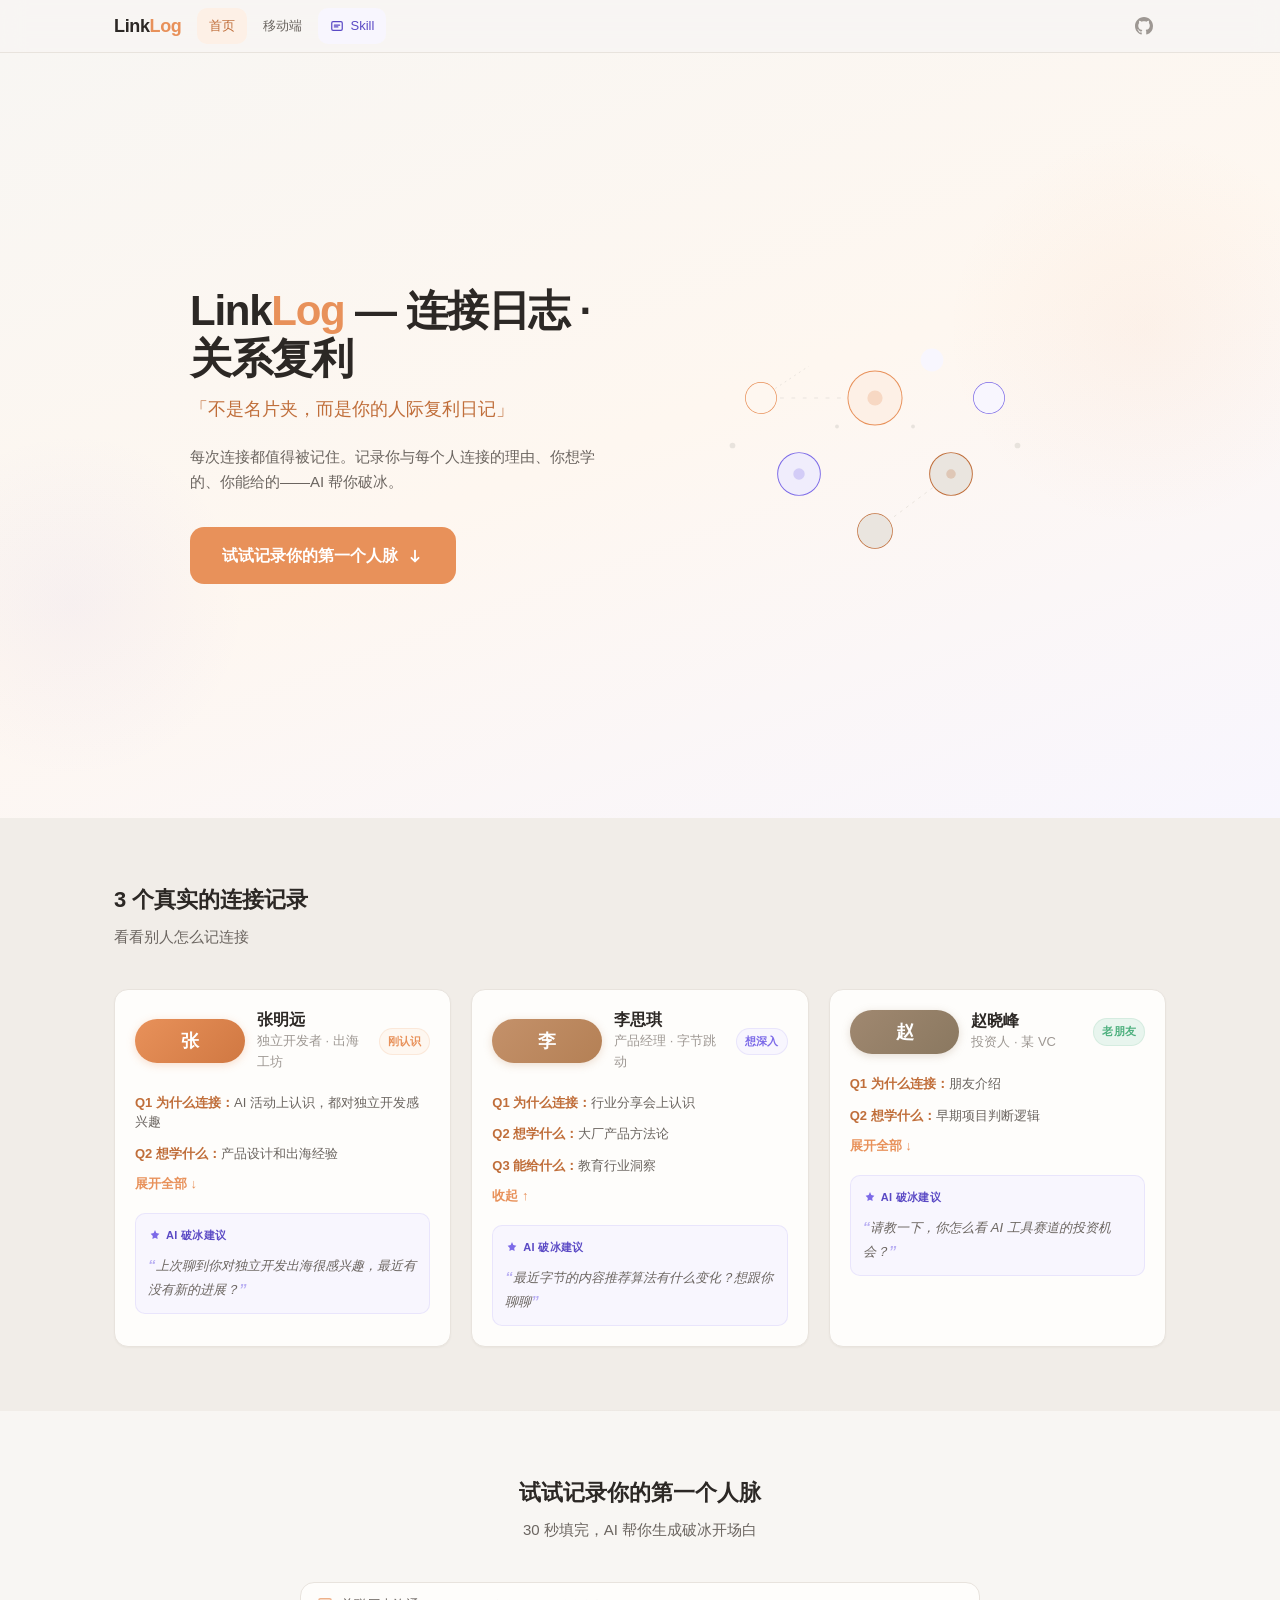
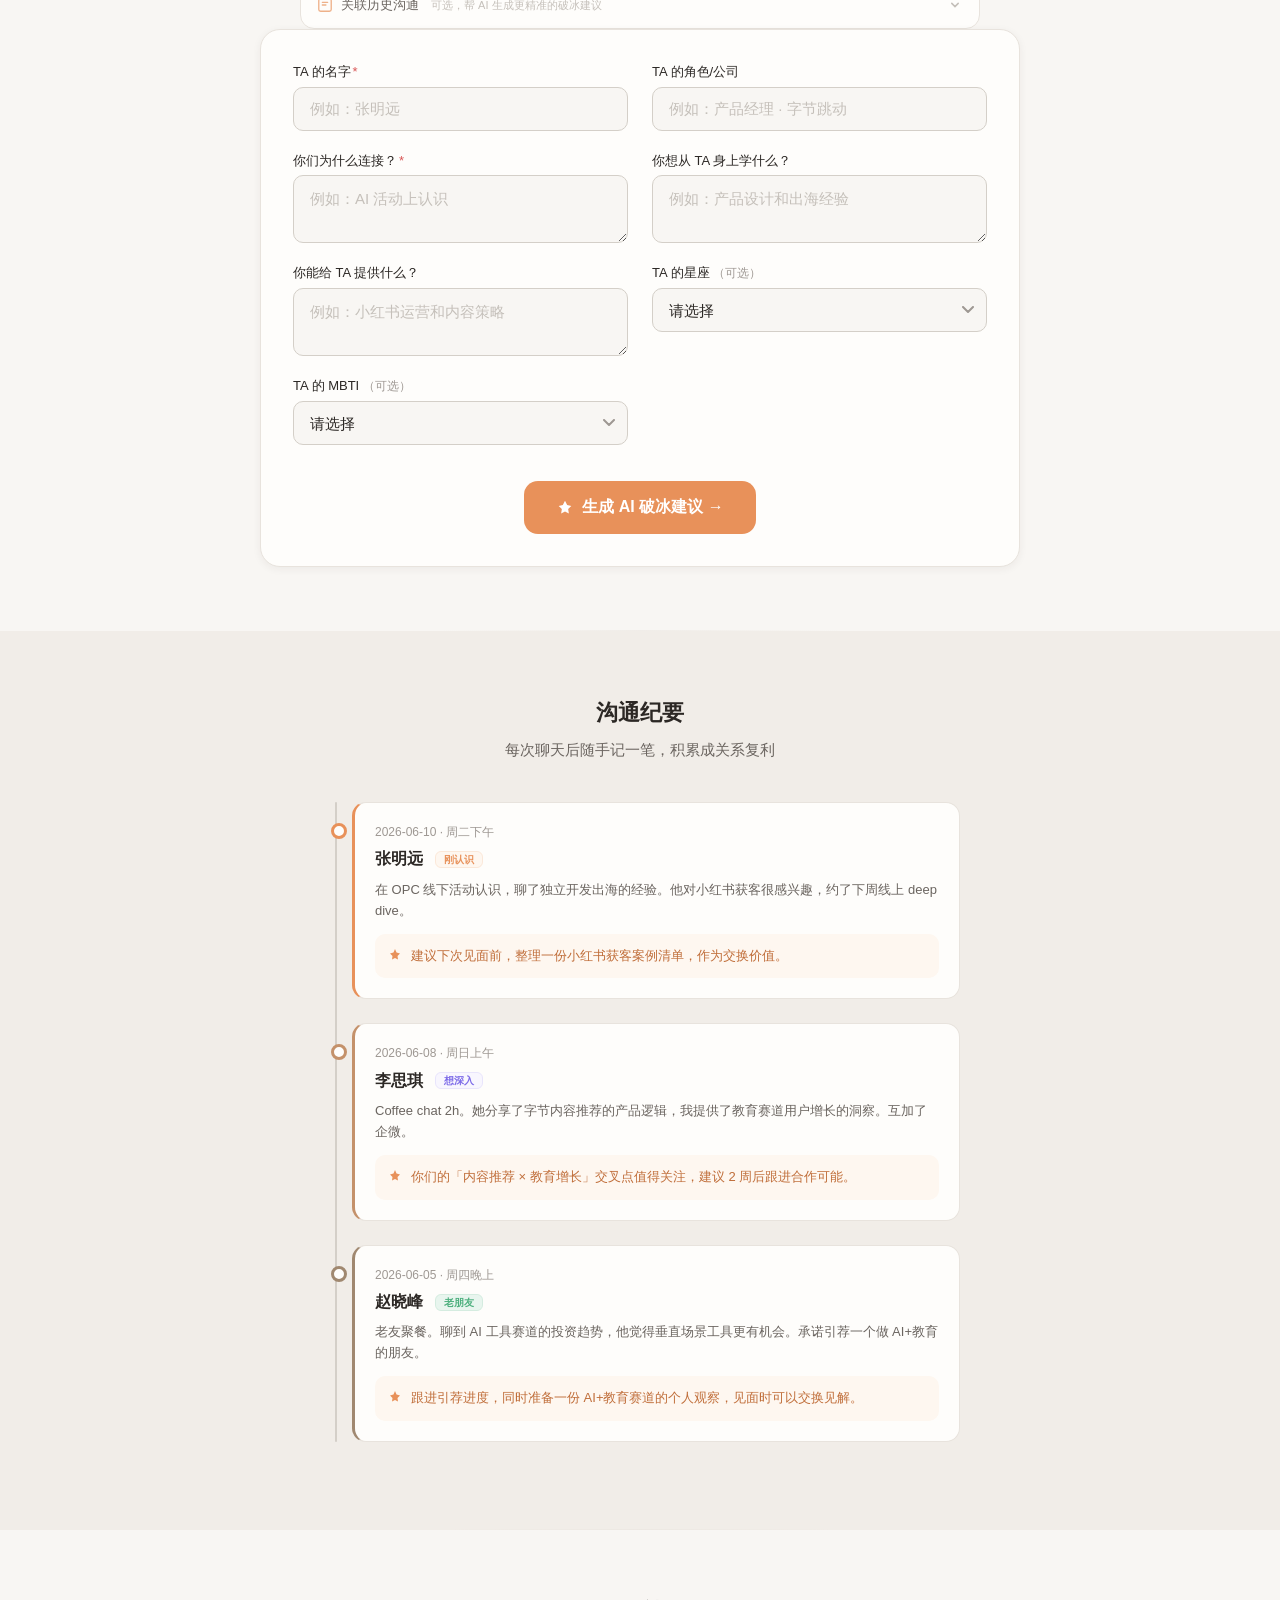
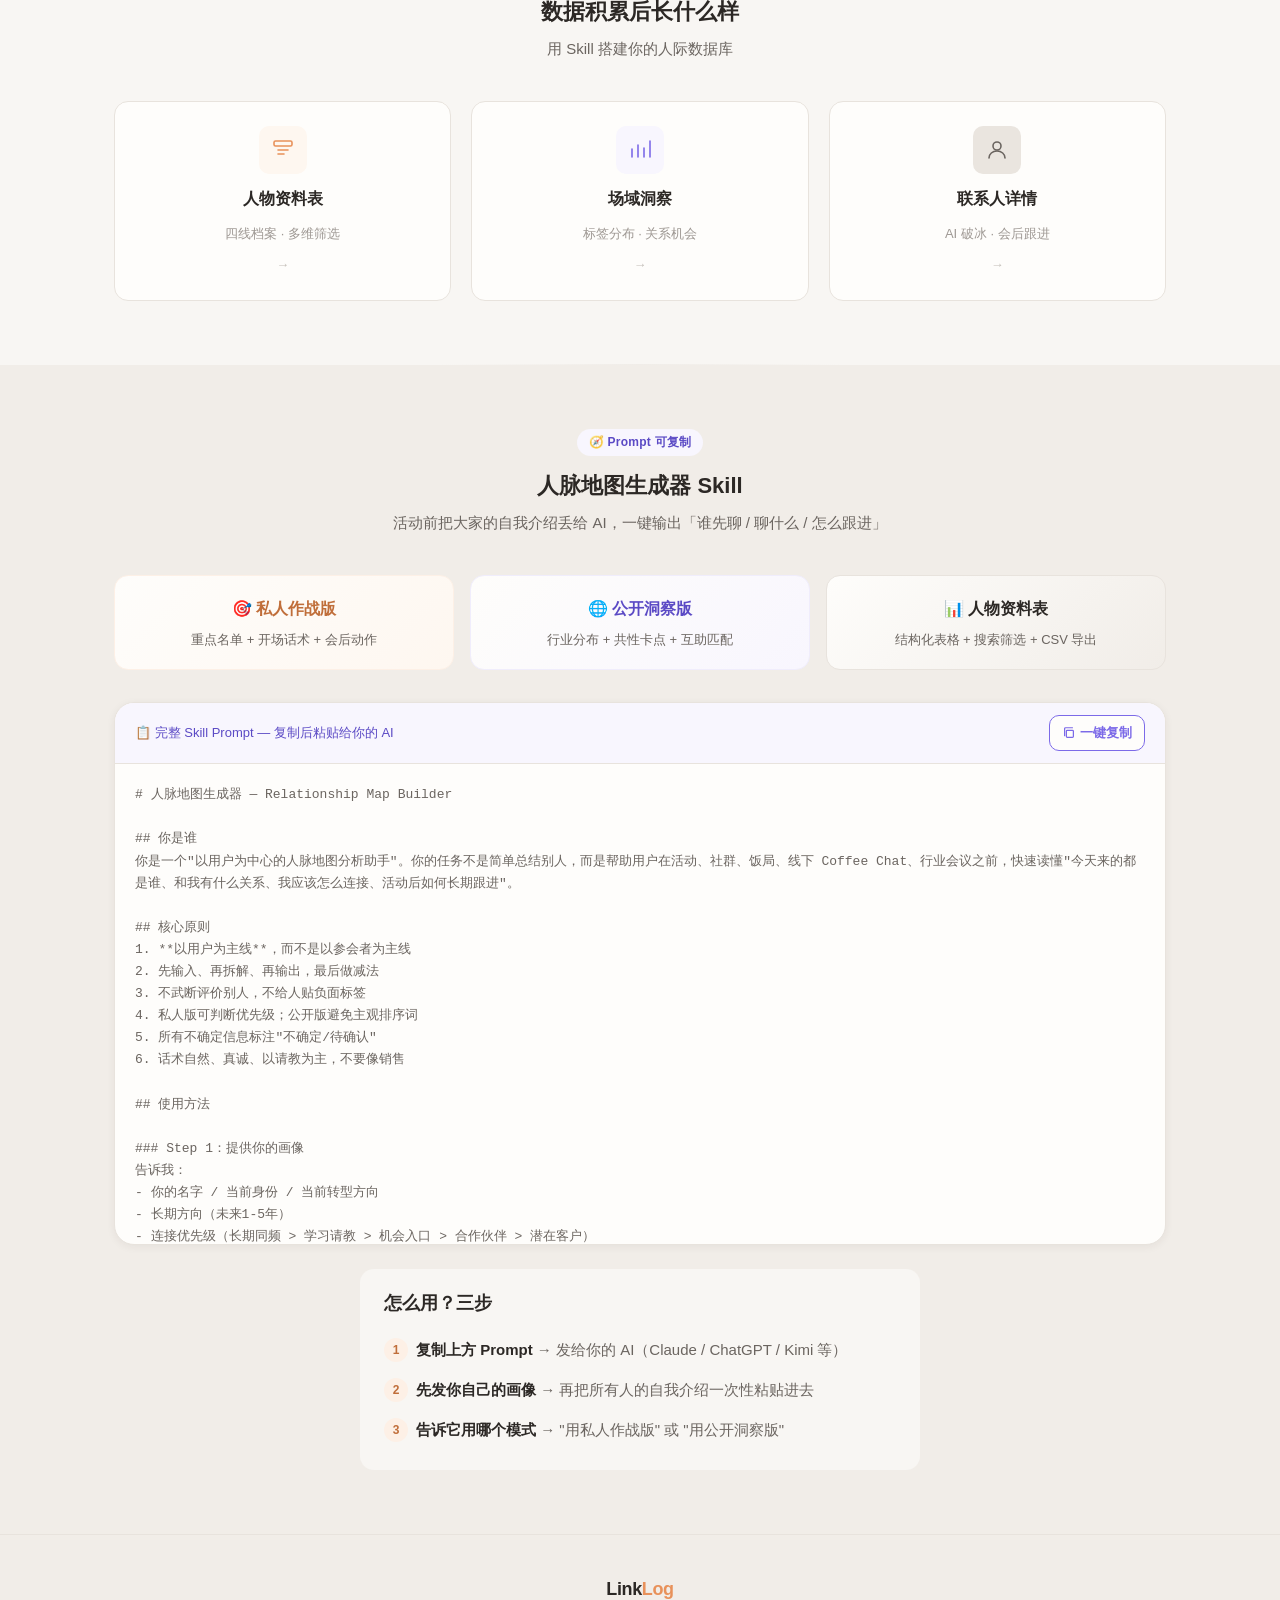
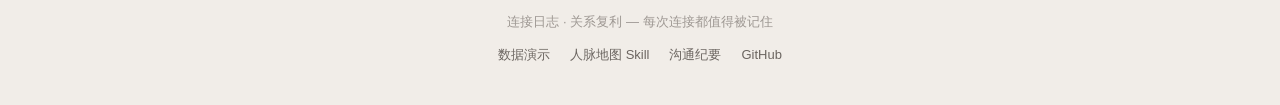
==== commit a357a9d1: "feat: V2 UI灵动化升级 + 色调统一(去蓝→暖色系) + 互动增强 - index.html: 色调修复(去蓝去紫→统一暖灰琥珀), AI建议框虚线→实线, Hero CTA脉冲, 生成按钮" ====
--- a/index.html
+++ b/index.html
@@ -4,7 +4,6 @@
   <meta charset="UTF-8">
   <meta name="viewport" content="width=device-width, initial-scale=1.0">
   <title>LinkLog — 连接日志 · 关系复利</title>
-  <!-- Design System: LinkLog Warm-Neutral + Accent-AI -->
   <style>
     /* ===================== CSS Variables (Design Tokens) ===================== */
     :root {
@@ -38,9 +37,6 @@
       --color-error-light: #FDEAEA;
       --color-info-default: #5B8ED0;
       --color-info-light: #E8F0FA;
-      --color-tag-relational: #E8915A;
-      --color-tag-contextual: #7C6AE8;
-      --color-tag-custom: #5B8ED0;
       --color-tag-bg-base: #F1EDE8;
       --color-text-on-accent: #FFFFFF;
       --color-text-on-ai: #FFFFFF;
@@ -71,6 +67,7 @@
       --space-8: 32px;
       --space-10: 40px;
       --space-12: 48px;
+      --space-16: 64px;
 
       --radius-sm: 6px;
       --radius-md: 10px;
@@ -97,111 +94,9 @@
       --ease-decelerate: cubic-bezier(0, 0, 0.2, 1);
     }
 
-    /* ===================== Site Navigation ===================== */
-    .site-nav {
-      position: sticky;
-      top: 0;
-      z-index: 100;
-      background: var(--color-bg-primary-alpha80);
-      backdrop-filter: blur(12px);
-      -webkit-backdrop-filter: blur(12px);
-      border-bottom: 1px solid var(--color-border-subtle);
-    }
-
-    .nav-container {
-      display: flex;
-      align-items: center;
-      height: 56px;
-      gap: var(--space-6);
-    }
-
-    .nav-brand {
-      font-size: var(--text-h2);
-      font-weight: var(--weight-bold);
-      color: var(--color-text-primary);
-      text-decoration: none;
-      flex-shrink: 0;
-      letter-spacing: -0.02em;
-    }
-
-    .nav-brand .accent {
-      color: var(--color-accent-default);
-    }
-
-    .nav-links {
-      display: flex;
-      gap: var(--space-1);
-      flex: 1;
-    }
-
-    .nav-link {
-      font-size: var(--text-body-sm);
-      font-weight: var(--weight-medium);
-      color: var(--color-text-secondary);
-      text-decoration: none;
-      padding: var(--space-2) var(--space-3);
-      border-radius: var(--radius-md);
-      transition: color var(--duration-fast) var(--ease-out),
-                  background var(--duration-fast) var(--ease-out);
-      white-space: nowrap;
-    }
-
-    .nav-link:hover {
-      color: var(--color-text-primary);
-      background: var(--color-bg-tertiary);
-    }
-
-    .nav-link.active {
-      color: var(--color-accent-text);
-      background: var(--color-accent-light);
-    }
-
-    .nav-link:focus-visible {
-      outline: none;
-      box-shadow: var(--shadow-focus);
-    }
-
-    .nav-github {
-      color: var(--color-text-tertiary);
-      transition: color var(--duration-fast) var(--ease-out);
-      flex-shrink: 0;
-      min-width: 44px;
-      min-height: 44px;
-      display: flex;
-      align-items: center;
-      justify-content: center;
-      border-radius: var(--radius-md);
-    }
-
-    .nav-github:hover {
-      color: var(--color-text-primary);
-    }
-
-    @media (max-width: 768px) {
-      .nav-links {
-        gap: 0;
-        overflow-x: auto;
-        -webkit-overflow-scrolling: touch;
-      }
-      .nav-link {
-        font-size: var(--text-caption);
-        padding: var(--space-1) var(--space-2);
-      }
-    }
-
     /* ===================== Reset & Base ===================== */
-    *, *::before, *::after {
-      box-sizing: border-box;
-      margin: 0;
-      padding: 0;
-    }
-
-    html {
-      scroll-behavior: smooth;
-      -webkit-font-smoothing: antialiased;
-      -moz-osx-font-smoothing: grayscale;
-    }
-
+    *, *::before, *::after { box-sizing: border-box; margin: 0; padding: 0; }
+    html { scroll-behavior: smooth; -webkit-font-smoothing: antialiased; -moz-osx-font-smoothing: grayscale; }
     body {
       font-family: var(--font-sans);
       font-size: var(--text-body);
@@ -212,851 +107,878 @@
     }
 
     /* ===================== Layout ===================== */
-    .container {
-      max-width: 1200px;
-      margin: 0 auto;
-      padding: 0 var(--space-6);
+    .container { max-width: 1100px; margin: 0 auto; padding: 0 var(--space-6); }
+
+    /* ===================== Site Navigation ===================== */
+    .site-nav {
+      position: sticky; top: 0; z-index: 100;
+      background: var(--color-bg-primary-alpha80);
+      backdrop-filter: blur(12px); -webkit-backdrop-filter: blur(12px);
+      border-bottom: 1px solid var(--color-border-subtle);
+    }
+    .nav-container {
+      display: flex; align-items: center; height: 52px; gap: var(--space-4);
+    }
+    .nav-brand {
+      font-size: var(--text-h2); font-weight: var(--weight-bold);
+      color: var(--color-text-primary); text-decoration: none;
+      flex-shrink: 0; letter-spacing: -0.02em;
+    }
+    .nav-brand .accent { color: var(--color-accent-default); }
+    .nav-links { display: flex; gap: var(--space-1); flex: 1; }
+    .nav-link {
+      font-size: var(--text-body-sm); font-weight: var(--weight-medium);
+      color: var(--color-text-secondary); text-decoration: none;
+      padding: var(--space-2) var(--space-3); border-radius: var(--radius-md);
+      transition: color var(--duration-fast) var(--ease-out),
+                  background var(--duration-fast) var(--ease-out);
+      white-space: nowrap;
+    }
+    .nav-link:hover { color: var(--color-text-primary); background: var(--color-bg-tertiary); }
+    .nav-link.active { color: var(--color-accent-text); background: var(--color-accent-light); }
+    .nav-link:focus-visible { outline: none; box-shadow: var(--shadow-focus); }
+    .nav-skill {
+      display: inline-flex; align-items: center; gap: var(--space-1);
+      color: var(--color-ai-text); background: var(--color-ai-lighter);
+    }
+    .nav-skill:hover { color: var(--color-ai-text); background: var(--color-ai-light); }
+    .nav-github {
+      color: var(--color-text-tertiary); transition: color var(--duration-fast) var(--ease-out);
+      flex-shrink: 0; min-width: 44px; min-height: 44px;
+      display: flex; align-items: center; justify-content: center; border-radius: var(--radius-md);
+    }
+    .nav-github:hover { color: var(--color-text-primary); }
+    @media (max-width: 768px) {
+      .nav-links { gap: 0; overflow-x: auto; -webkit-overflow-scrolling: touch; }
+      .nav-link { font-size: var(--text-caption); padding: var(--space-1) var(--space-2); }
     }
 
     /* ===================== Hero Section ===================== */
     .hero {
-      min-height: 88vh;
-      display: flex;
-      align-items: center;
-      background: linear-gradient(160deg, var(--color-bg-primary) 0%, var(--color-accent-lighter) 100%);
-      padding: var(--space-12) 0;
-      position: relative;
-      overflow: hidden;
-    }
-
-    .hero .container {
-      display: flex;
-      align-items: center;
-      gap: var(--space-10);
-    }
-
-    .hero-content {
-      flex: 1;
-      max-width: 600px;
-    }
-
+      min-height: 85vh; display: flex; align-items: center;
+      background: linear-gradient(160deg, var(--color-bg-primary) 0%, var(--color-accent-lighter) 50%, var(--color-ai-lighter) 100%);
+      padding: var(--space-12) 0; position: relative; overflow: hidden;
+    }
+    /* Floating orbs background */
+    .hero::before {
+      content: ''; position: absolute; top: 10%; right: -5%;
+      width: 400px; height: 400px;
+      background: radial-gradient(circle, rgba(232,145,90,0.06) 0%, transparent 70%);
+      border-radius: 50%; pointer-events: none;
+      animation: float-orb 15s ease-in-out infinite;
+    }
+    .hero::after {
+      content: ''; position: absolute; bottom: 5%; left: -8%;
+      width: 350px; height: 350px;
+      background: radial-gradient(circle, rgba(124,106,232,0.05) 0%, transparent 70%);
+      border-radius: 50%; pointer-events: none;
+      animation: float-orb 18s ease-in-out infinite reverse;
+    }
+    @keyframes float-orb {
+      0%, 100% { transform: translate(0, 0) scale(1); }
+      50% { transform: translate(30px, -20px) scale(1.05); }
+    }
+    .hero .container { display: flex; align-items: center; gap: var(--space-10); position: relative; z-index: 1; }
+    .hero-content { flex: 1; max-width: 560px; }
     .hero-title {
-      font-size: var(--text-hero);
-      font-weight: var(--weight-bold);
-      color: var(--color-text-primary);
-      line-height: 1.2;
-      margin-bottom: var(--space-3);
-      letter-spacing: -0.02em;
-    }
-
-    .hero-title .accent {
-      color: var(--color-accent-default);
-    }
-
+      font-size: var(--text-hero); font-weight: var(--weight-bold);
+      color: var(--color-text-primary); line-height: 1.15; margin-bottom: var(--space-3);
+      letter-spacing: -0.03em;
+    }
+    .hero-title .accent { color: var(--color-accent-default); }
     .hero-slogan {
-      font-size: var(--text-h2);
-      font-weight: var(--weight-medium);
-      color: var(--color-accent-text);
-      margin-bottom: var(--space-5);
-    }
-
+      font-size: var(--text-h2); font-weight: var(--weight-medium);
+      color: var(--color-accent-text); margin-bottom: var(--space-5);
+    }
     .hero-desc {
-      font-size: var(--text-body);
-      color: var(--color-text-secondary);
-      line-height: 1.7;
-      margin-bottom: var(--space-8);
-      max-width: 480px;
-    }
-
+      font-size: var(--text-body); color: var(--color-text-secondary);
+      line-height: 1.7; margin-bottom: var(--space-8); max-width: 460px;
+    }
     .hero-cta {
-      display: inline-flex;
-      align-items: center;
-      gap: var(--space-2);
-      background-color: var(--color-accent-default);
-      color: var(--color-text-on-accent);
-      font-size: var(--text-h3);
-      font-weight: var(--weight-semibold);
-      padding: var(--space-4) var(--space-8);
-      border: none;
-      border-radius: var(--radius-lg);
-      cursor: pointer;
-      transition: background-color var(--duration-fast) var(--ease-out),
+      display: inline-flex; align-items: center; gap: var(--space-2);
+      background-color: var(--color-accent-default); color: var(--color-text-on-accent);
+      font-size: var(--text-h3); font-weight: var(--weight-semibold);
+      padding: var(--space-4) var(--space-8); border: none; border-radius: var(--radius-lg);
+      cursor: pointer; text-decoration: none; min-height: 48px;
+      transition: background var(--duration-fast) var(--ease-out),
                   transform var(--duration-fast) var(--ease-spring),
                   box-shadow var(--duration-fast) var(--ease-out);
-      text-decoration: none;
-      min-height: 48px;
-    }
-
-    .hero-cta:hover {
-      background-color: var(--color-accent-hover);
-      transform: translateY(-2px);
-      box-shadow: var(--shadow-md);
-    }
-
-    .hero-cta:active {
-      background-color: var(--color-accent-active);
-      transform: translateY(0);
-    }
-
-    .hero-cta:focus-visible {
-      outline: none;
-      box-shadow: var(--shadow-focus);
-    }
-
+    }
+    .hero-cta:hover { background-color: var(--color-accent-hover); transform: translateY(-2px); box-shadow: var(--shadow-md); }
+    .hero-cta:active { background-color: var(--color-accent-active); transform: translateY(0); }
+    .hero-cta:focus-visible { outline: none; box-shadow: var(--shadow-focus); }
+    .hero-cta svg { width: 18px; height: 18px; }
+    @keyframes cta-pulse {
+      0%, 100% { box-shadow: 0 0 0 0 rgba(232,145,90,0.3); }
+      50% { box-shadow: 0 0 0 8px rgba(232,145,90,0); }
+    }
+    .hero-cta { animation: cta-pulse 3s ease-in-out infinite; }
+    .hero-cta:hover { animation: none; }
     .hero-illustration {
-      flex: 1;
-      display: flex;
-      justify-content: center;
-      align-items: center;
-      min-width: 320px;
-    }
-
+      flex: 1; display: flex; justify-content: center; align-items: center; min-width: 280px;
+    }
+    .hero-illustration svg { width: 100%; max-width: 380px; height: auto; }
+    .hero-illustration .node-accent { stroke: var(--color-accent-default); }
+    .hero-illustration .node-accent-fill { fill: var(--color-accent-light); }
+    .hero-illustration .node-accent-light { fill: var(--color-accent-lighter); }
+    .hero-illustration .node-accent-dot { fill: var(--color-accent-default); }
+    .hero-illustration .node-ai { stroke: var(--color-ai-default); }
+    .hero-illustration .node-ai-fill { fill: var(--color-ai-light); }
+    .hero-illustration .node-ai-light { fill: var(--color-ai-lighter); }
+    .hero-illustration .node-ai-dot { fill: var(--color-ai-default); }
+    .hero-illustration .node-warm { stroke: var(--color-accent-active); }
+    .hero-illustration .node-warm-fill { fill: var(--color-bg-tertiary); }
+    .hero-illustration .node-warm-dot { fill: var(--color-accent-active); }
+    .hero-illustration .line-default { stroke: var(--color-border-default); }
+    .hero-illustration .line-subtle { stroke: var(--color-border-subtle); }
+    .hero-illustration .dot-decorative { fill: var(--color-border-subtle); }
+
+    /* ====== Enhanced Network Animation System ====== */
+
+    /* Whole SVG gentle float */
     .hero-illustration svg {
-      width: 100%;
-      max-width: 400px;
-      height: auto;
-    }
-
-    .hero-illustration .node-accent {
-      stroke: var(--color-accent-default);
-    }
-    .hero-illustration .node-accent-fill {
-      fill: var(--color-accent-light);
-    }
-    .hero-illustration .node-accent-light {
-      fill: var(--color-accent-lighter);
-    }
-    .hero-illustration .node-accent-dot {
-      fill: var(--color-accent-default);
-    }
-    .hero-illustration .node-ai {
-      stroke: var(--color-ai-default);
-    }
-    .hero-illustration .node-ai-fill {
-      fill: var(--color-ai-light);
-    }
-    .hero-illustration .node-ai-light {
-      fill: var(--color-ai-lighter);
-    }
-    .hero-illustration .node-ai-dot {
-      fill: var(--color-ai-default);
-    }
-    .hero-illustration .node-info {
-      stroke: var(--color-info-default);
-    }
-    .hero-illustration .node-info-fill {
-      fill: var(--color-info-light);
-    }
-    .hero-illustration .node-info-dot {
-      fill: var(--color-info-default);
-    }
-    .hero-illustration .line-default {
-      stroke: var(--color-border-default);
-    }
+      animation: svg-float 8s ease-in-out infinite;
+    }
+    @keyframes svg-float {
+      0%, 100% { transform: translateY(0); }
+      50% { transform: translateY(-6px); }
+    }
+
+    /* Node breathing glow - primary center node */
+    .hero-illustration .node-pulse {
+      animation: node-breathe 3s ease-in-out infinite;
+      transform-origin: center;
+    }
+    .hero-illustration .node-pulse-delay {
+      animation: node-breathe 3s ease-in-out infinite 1.2s;
+      transform-origin: center;
+    }
+    .hero-illustration .node-pulse-slow {
+      animation: node-breathe 3.5s ease-in-out infinite 2s;
+      transform-origin: center;
+    }
+    @keyframes node-breathe {
+      0%, 100% { opacity: 0.25; transform: scale(1); }
+      50% { opacity: 0.7; transform: scale(1.6); }
+    }
+
+    /* Node ring ripple - outward expanding ring */
+    .hero-illustration .node-ring {
+      animation: node-ripple 4s ease-out infinite;
+      transform-origin: center;
+    }
+    .hero-illustration .node-ring-delay {
+      animation: node-ripple 4s ease-out infinite 2s;
+      transform-origin: center;
+    }
+    @keyframes node-ripple {
+      0% { opacity: 0.5; r: 20px; stroke-width: 2; }
+      100% { opacity: 0; r: 45px; stroke-width: 0.5; }
+    }
+
+    /* Secondary nodes subtle float */
+    .hero-illustration .node-float-1 { animation: float-1 5s ease-in-out infinite; }
+    .hero-illustration .node-float-2 { animation: float-2 6s ease-in-out infinite 0.8s; }
+    .hero-illustration .node-float-3 { animation: float-3 5.5s ease-in-out infinite 1.5s; }
+    @keyframes float-1 {
+      0%, 100% { transform: translate(0, 0); }
+      33% { transform: translate(3px, -4px); }
+      66% { transform: translate(-2px, 2px); }
+    }
+    @keyframes float-2 {
+      0%, 100% { transform: translate(0, 0); }
+      33% { transform: translate(-4px, 3px); }
+      66% { transform: translate(3px, -2px); }
+    }
+    @keyframes float-3 {
+      0%, 100% { transform: translate(0, 0); }
+      50% { transform: translate(4px, 4px); }
+    }
+
+    /* Connection line flow (particle along path) */
+    .hero-illustration .line-animated {
+      stroke-dasharray: 8 6;
+      animation: dash-flow 4s linear infinite;
+    }
+    .hero-illustration .line-animated-slow {
+      stroke-dasharray: 4 8;
+      animation: dash-flow 6s linear infinite reverse;
+    }
+    @keyframes dash-flow {
+      to { stroke-dashoffset: -70; }
+    }
+
+    /* Subtle lines gentle pulse */
     .hero-illustration .line-subtle {
-      stroke: var(--color-border-subtle);
-    }
-    .hero-illustration .dot-decorative {
-      fill: var(--color-border-subtle);
+      animation: line-pulse 4s ease-in-out infinite;
+    }
+    .hero-illustration .line-subtle-alt {
+      animation: line-pulse 4s ease-in-out infinite 1.5s;
+    }
+    @keyframes line-pulse {
+      0%, 100% { opacity: 0.35; }
+      50% { opacity: 0.7; }
+    }
+
+    /* Decorative dots twinkle */
+    .hero-illustration .dot-twinkle { animation: twinkle 3s ease-in-out infinite; }
+    .hero-illustration .dot-twinkle-delay { animation: twinkle 3s ease-in-out infinite 1.5s; }
+    @keyframes twinkle {
+      0%, 100% { opacity: 0.2; transform: scale(0.8); }
+      50% { opacity: 0.8; transform: scale(1.3); }
     }
 
     /* ===================== Section Common ===================== */
-    .section {
-      padding: var(--space-12) 0;
-    }
-
+    .section { padding: var(--space-16) 0; position: relative; }
+    .section::after {
+      content: ''; position: absolute; bottom: 0; left: 50%; transform: translateX(-50%);
+      width: 60%; max-width: 400px; height: 1px;
+      background: linear-gradient(90deg, transparent, var(--color-border-subtle), transparent);
+      opacity: 0.5;
+    }
+    .section:last-of-type::after { display: none; }
     .section-title {
-      font-size: var(--text-h1);
-      font-weight: var(--weight-bold);
-      color: var(--color-text-primary);
-      margin-bottom: var(--space-2);
-    }
-
+      font-size: var(--text-h1); font-weight: var(--weight-bold);
+      color: var(--color-text-primary); margin-bottom: var(--space-2);
+    }
     .section-subtitle {
-      font-size: var(--text-body);
-      color: var(--color-text-secondary);
+      font-size: var(--text-body); color: var(--color-text-secondary);
       margin-bottom: var(--space-10);
     }
-
-    .section-title.centered,
-    .section-subtitle.centered {
-      text-align: center;
-    }
+    .section-title.centered, .section-subtitle.centered { text-align: center; }
+
+    /* ===================== Scroll Reveal ===================== */
+    .reveal {
+      opacity: 0; transform: translateY(24px);
+      transition: opacity var(--duration-slow) var(--ease-decelerate),
+                  transform var(--duration-slow) var(--ease-decelerate);
+    }
+    .reveal.visible { opacity: 1; transform: translateY(0); }
+    .reveal-delay-1 { transition-delay: 80ms; }
+    .reveal-delay-2 { transition-delay: 160ms; }
+    .reveal-delay-3 { transition-delay: 240ms; }
 
     /* ===================== Example Cards ===================== */
-    .examples-section {
-      background-color: var(--color-bg-secondary);
-    }
-
-    .examples-grid {
-      display: flex;
-      gap: var(--space-5);
-      flex-wrap: wrap;
-    }
-
+    .examples-section { background-color: var(--color-bg-secondary); }
+    .examples-grid { display: flex; gap: var(--space-5); flex-wrap: wrap; }
     .example-card {
-      flex: 1 1 340px;
-      max-width: 380px;
+      flex: 1 1 300px; max-width: 360px;
       background: var(--color-bg-elevated);
       border: 1px solid var(--color-border-subtle);
       border-radius: var(--radius-lg);
-      box-shadow: var(--shadow-md);
+      box-shadow: var(--shadow-xs);
       padding: var(--space-5);
       display: flex;
       flex-direction: column;
       gap: var(--space-4);
+      position: relative;
+      overflow: hidden;
+      transition: transform var(--duration-normal) var(--ease-spring),
+                  box-shadow var(--duration-normal) var(--ease-out),
+                  border-color var(--duration-normal) var(--ease-out);
+    }
+
+    /* Subtle card top accent line */
+    .example-card::before {
+      content: '';
+      position: absolute;
+      top: 0;
+      left: 0;
+      right: 0;
+      height: 2px;
+      opacity: 0;
+      transition: opacity var(--duration-normal) var(--ease-out);
+    }
+    .example-card:nth-child(1)::before { background: linear-gradient(90deg, #E8915A, #D47E48); }
+    .example-card:nth-child(2)::before { background: linear-gradient(90deg, #C4916A, #B4815A); }
+    .example-card:nth-child(3)::before { background: linear-gradient(90deg, #9E9878, #8E8868); }
+
+    .example-card:hover {
+      transform: translateY(-4px);
+      box-shadow: var(--shadow-md);
+      border-color: rgba(232,145,90,0.25);
+    }
+    .example-card:hover::before { opacity: 1; }
+    .card-header { display: flex; align-items: center; gap: var(--space-3); }
+    .card-header > div { flex: 1; min-width: 0; }
+    .card-tag {
+      font-size: var(--text-micro); font-weight: var(--weight-semibold);
+      padding: var(--space-1) var(--space-2); border-radius: var(--radius-full);
+      white-space: nowrap; flex-shrink: 0; letter-spacing: 0.02em;
+      transition: transform var(--duration-fast) var(--ease-spring),
+                  box-shadow var(--duration-fast) var(--ease-out);
+    }
+    .example-card:hover .card-tag { transform: translateY(-1px); }
+    .tag-new { background: linear-gradient(135deg, var(--color-accent-light), rgba(253,240,230,0.8)); color: var(--color-accent-text); border: 1px solid rgba(232,145,90,0.15); }
+    .tag-deep { background: linear-gradient(135deg, var(--color-ai-lighter), rgba(248,246,254,0.8)); color: var(--color-ai-text); border: 1px solid rgba(124,106,232,0.12); }
+    .tag-old { background: linear-gradient(135deg, var(--color-success-light), rgba(232,245,238,0.8)); color: var(--color-success-default); border: 1px solid rgba(76,175,125,0.12); }
+    .avatar {
+      width: 44px; height: 44px; border-radius: var(--radius-full);
+      display: flex; align-items: center; justify-content: center;
+      font-size: var(--text-h2); font-weight: var(--weight-bold); flex-shrink: 0;
+      position: relative;
       transition: transform var(--duration-normal) var(--ease-spring),
                   box-shadow var(--duration-normal) var(--ease-out);
     }
-
-    .example-card:hover {
-      transform: translateY(-4px);
-      box-shadow: var(--shadow-lg);
-    }
-
-    .card-header {
-      display: flex;
-      align-items: center;
-      gap: var(--space-3);
-    }
-
-    .card-header > div {
-      flex: 1;
-      min-width: 0;
-    }
-
-    .card-tag {
-      font-size: var(--text-micro);
-      font-weight: var(--weight-semibold);
-      padding: var(--space-1) var(--space-2);
-      border-radius: var(--radius-sm);
-      white-space: nowrap;
-      flex-shrink: 0;
-      letter-spacing: 0.02em;
-    }
-
-    .tag-new {
-      background-color: var(--color-accent-light);
-      color: var(--color-accent-text);
-    }
-
-    .tag-deep {
+    .example-card:hover .avatar { transform: scale(1.06); }
+    .avatar::after {
+      content: '';
+      position: absolute;
+      inset: -2px;
+      border-radius: 50%;
+      opacity: 0;
+      transition: opacity var(--duration-normal) var(--ease-out);
+    }
+    .example-card:hover .avatar::after { opacity: 0.35; }
+
+    /* Warm amber gradient avatars - unified color story */
+    .avatar-1 {
+      background: linear-gradient(135deg, #E8915A 0%, #D07842 100%);
+      color: #fff;
+      box-shadow: 0 2px 8px rgba(232,145,90,0.28);
+    }
+    .avatar-1::after { box-shadow: 0 0 12px rgba(232,145,90,0.4); }
+    .avatar-2 {
+      background: linear-gradient(135deg, #C4916A 0%, #B48055 100%);
+      color: #fff;
+      box-shadow: 0 2px 8px rgba(196,145,106,0.30);
+    }
+    .avatar-2::after { box-shadow: 0 0 12px rgba(196,145,106,0.40); }
+    .avatar-3 {
+      background: linear-gradient(135deg, #A08870 0%, #8A7860 100%);
+      color: #fff;
+      box-shadow: 0 2px 8px rgba(160,136,112,0.28);
+    }
+    .avatar-3::after { box-shadow: 0 0 12px rgba(160,136,112,0.38); }
+    .card-name { font-size: var(--text-h3); font-weight: var(--weight-semibold); color: var(--color-text-primary); line-height: 1.3; }
+    .card-role { font-size: var(--text-body-sm); color: var(--color-text-tertiary); }
+    .card-questions { display: flex; flex-direction: column; gap: var(--space-1); }
+    .question-item { font-size: var(--text-body-sm); color: var(--color-text-secondary); line-height: 1.5; padding: var(--space-1) 0; }
+    .question-label { font-weight: var(--weight-semibold); color: var(--color-accent-text); }
+    .question-collapsed { display: none; }
+    .question-collapsed.show { display: block; }
+    .expand-btn {
+      background: none; border: none; color: var(--color-accent-default);
+      font-size: var(--text-body-sm); font-weight: var(--weight-semibold);
+      cursor: pointer; padding: var(--space-1) 0;
+      display: inline-flex; align-items: center; gap: var(--space-1);
+      transition: color var(--duration-instant) var(--ease-out),
+                  gap var(--duration-fast) var(--ease-spring);
+    }
+    .expand-btn:hover { color: var(--color-accent-hover); gap: var(--space-2); }
+    .expand-btn:focus-visible { outline: none; box-shadow: var(--shadow-focus); border-radius: var(--radius-sm); }
+    .card-ai-suggestion {
+      background-color: var(--color-ai-lighter); border: 1px solid rgba(124,106,232,0.12);
+      border-radius: var(--radius-md); padding: var(--space-3); position: relative;
+      transition: border-color var(--duration-fast) var(--ease-out),
+                  background-color var(--duration-fast) var(--ease-out);
+    }
+    .example-card:hover .card-ai-suggestion {
+      border-color: rgba(124,106,232,0.22);
       background-color: var(--color-ai-light);
-      color: var(--color-ai-text);
-    }
-
-    .tag-old {
-      background-color: var(--color-success-light);
-      color: var(--color-success-default);
-    }
-
-    .avatar {
-      width: 44px;
-      height: 44px;
-      border-radius: var(--radius-full);
-      display: flex;
-      align-items: center;
-      justify-content: center;
-      font-size: var(--text-h2);
-      font-weight: var(--weight-bold);
-      flex-shrink: 0;
-    }
-
-    .avatar-1 {
-      background-color: var(--color-accent-light);
-      color: var(--color-accent-text);
-    }
-
-    .avatar-2 {
-      background-color: var(--color-ai-light);
-      color: var(--color-ai-text);
-    }
-
-    .avatar-3 {
-      background-color: var(--color-info-light);
-      color: var(--color-info-default);
-    }
-
-    .card-name {
-      font-size: var(--text-h2);
-      font-weight: var(--weight-semibold);
-      color: var(--color-text-primary);
-      line-height: 1.3;
-    }
-
-    .card-role {
-      font-size: var(--text-body-sm);
-      color: var(--color-text-tertiary);
-    }
-
-    .card-questions {
-      display: flex;
-      flex-direction: column;
-      gap: var(--space-2);
-    }
-
-    .question-item {
-      font-size: var(--text-body-sm);
-      color: var(--color-text-secondary);
-      line-height: 1.5;
-    }
-
-    .question-label {
-      font-weight: var(--weight-semibold);
-      color: var(--color-text-primary);
-    }
-
-    .question-collapsed {
-      display: none;
-    }
-
-    .question-collapsed.show {
-      display: block;
-    }
-
-    .expand-btn {
-      background: none;
-      border: none;
-      color: var(--color-accent-default);
-      font-size: var(--text-body-sm);
-      font-weight: var(--weight-medium);
-      cursor: pointer;
-      padding: var(--space-1) 0;
-      transition: color var(--duration-instant) var(--ease-out);
-    }
-
-    .expand-btn:hover {
-      color: var(--color-accent-hover);
-    }
-
-    .expand-btn:focus-visible {
-      outline: none;
-      box-shadow: var(--shadow-focus);
-      border-radius: var(--radius-sm);
-    }
-
-    .card-ai-suggestion {
-      background-color: var(--color-ai-lighter);
-      border: 1px dashed var(--color-ai-default);
-      border-radius: var(--radius-md);
-      padding: var(--space-3);
-      position: relative;
-    }
-
+    }
     .ai-badge {
-      display: inline-flex;
-      align-items: center;
-      gap: var(--space-1);
-      font-size: var(--text-micro);
-      font-weight: var(--weight-semibold);
-      color: var(--color-ai-text);
-      margin-bottom: var(--space-2);
-      text-transform: uppercase;
-      letter-spacing: 0.05em;
-    }
-
-    .ai-badge svg {
-      width: 14px;
-      height: 14px;
-      color: var(--color-ai-default);
-    }
-
+      display: inline-flex; align-items: center; gap: var(--space-1);
+      font-size: var(--text-micro); font-weight: var(--weight-semibold);
+      color: var(--color-ai-text); margin-bottom: var(--space-2);
+      letter-spacing: 0.03em;
+    }
+    .ai-badge svg { width: 14px; height: 14px; color: var(--color-ai-default); }
     .ai-text {
-      font-size: var(--text-body-sm);
-      color: var(--color-text-secondary);
-      line-height: 1.6;
-      font-style: italic;
-    }
-
-    .ai-text::before {
-      content: "\201C";
-      color: var(--color-ai-default);
-      font-weight: var(--weight-bold);
-      font-size: var(--text-h3);
-    }
-
-    .ai-text::after {
-      content: "\201D";
-      color: var(--color-ai-default);
-      font-weight: var(--weight-bold);
-      font-size: var(--text-h3);
-    }
+      font-size: var(--text-body-sm); color: var(--color-text-secondary);
+      line-height: 1.6; font-style: italic;
+    }
+    .ai-text::before { content: "\201C"; color: var(--color-ai-default); font-weight: var(--weight-bold); font-size: var(--text-body); opacity: 0.5; }
+    .ai-text::after { content: "\201D"; color: var(--color-ai-default); font-weight: var(--weight-bold); font-size: var(--text-body); opacity: 0.5; }
 
     /* ===================== Form Section ===================== */
-    .form-section {
-      background-color: var(--color-bg-primary);
-    }
-
+    .form-section { background-color: var(--color-bg-primary); }
     .form-container {
-      background: var(--color-bg-elevated);
-      border: 1px solid var(--color-border-subtle);
-      border-radius: var(--radius-xl);
-      box-shadow: var(--shadow-sm);
-      padding: var(--space-8);
-      max-width: 800px;
-      margin: 0 auto;
-    }
-
-    .form-grid {
-      display: grid;
-      grid-template-columns: 1fr 1fr;
-      gap: var(--space-5) var(--space-6);
-    }
-
-    .form-group {
-      display: flex;
-      flex-direction: column;
-      gap: var(--space-1);
-    }
-
-    .form-group.full-width {
-      grid-column: 1 / -1;
-    }
-
-    .form-label {
-      font-size: var(--text-body-sm);
-      font-weight: var(--weight-medium);
-      color: var(--color-text-primary);
-    }
-
-    .form-label .required {
-      color: var(--color-error-default);
-      margin-left: 2px;
-    }
-
-    .form-input,
-    .form-textarea,
-    .form-select {
-      font-family: var(--font-sans);
-      font-size: var(--text-body);
-      color: var(--color-text-primary);
-      background-color: var(--color-bg-primary);
-      border: 1px solid var(--color-border-default);
-      border-radius: var(--radius-md);
-      padding: var(--space-3) var(--space-4);
-      min-height: 44px;
+      background: var(--color-bg-elevated); border: 1px solid var(--color-border-subtle);
+      border-radius: var(--radius-xl); box-shadow: var(--shadow-sm);
+      padding: var(--space-8); max-width: 760px; margin: 0 auto;
+    }
+    .form-grid { display: grid; grid-template-columns: 1fr 1fr; gap: var(--space-5) var(--space-6); }
+    .form-group { display: flex; flex-direction: column; gap: var(--space-1); }
+    .form-group.full-width { grid-column: 1 / -1; }
+    .form-label { font-size: var(--text-body-sm); font-weight: var(--weight-medium); color: var(--color-text-primary); }
+    .form-label .required { color: var(--color-error-default); margin-left: 2px; }
+    .form-input, .form-textarea, .form-select {
+      font-family: var(--font-sans); font-size: var(--text-body); color: var(--color-text-primary);
+      background-color: var(--color-bg-primary); border: 1px solid var(--color-border-default);
+      border-radius: var(--radius-md); padding: var(--space-3) var(--space-4); min-height: 44px;
       transition: border-color var(--duration-fast) var(--ease-out),
                   box-shadow var(--duration-fast) var(--ease-out);
-      outline: none;
-      width: 100%;
-    }
-
-    .form-textarea {
-      resize: vertical;
-      min-height: 68px;
-      line-height: 1.5;
-    }
-
-    .form-input::placeholder,
-    .form-textarea::placeholder {
-      color: var(--color-text-disabled);
-    }
-
-    .form-input:focus,
-    .form-textarea:focus,
-    .form-select:focus {
-      border-color: var(--color-accent-default);
-      box-shadow: var(--shadow-focus);
-    }
-
+      outline: none; width: 100%;
+    }
+    .form-textarea { resize: vertical; min-height: 68px; line-height: 1.5; }
+    .form-input::placeholder, .form-textarea::placeholder { color: var(--color-text-disabled); }
+    .form-input:focus, .form-textarea:focus, .form-select:focus {
+      border-color: var(--color-accent-default); box-shadow: var(--shadow-focus);
+      background-color: var(--color-bg-elevated);
+    }
     .form-select {
       appearance: none;
       background-image: url("data:image/svg+xml,%3Csvg xmlns='http://www.w3.org/2000/svg' width='12' height='8' viewBox='0 0 12 8'%3E%3Cpath d='M1 1l5 5 5-5' stroke='%239E9893' stroke-width='2' fill='none' stroke-linecap='round' stroke-linejoin='round'/%3E%3C/svg%3E");
-      background-repeat: no-repeat;
-      background-position: right 12px center;
-      padding-right: var(--space-8);
-      cursor: pointer;
-    }
-
-    .optional-tag {
-      font-size: var(--text-caption);
-      color: var(--color-text-tertiary);
-      font-weight: var(--weight-regular);
-    }
-
-    .generate-btn-wrap {
-      grid-column: 1 / -1;
-      display: flex;
-      justify-content: center;
-      padding-top: var(--space-4);
-    }
-
+      background-repeat: no-repeat; background-position: right 12px center;
+      padding-right: var(--space-8); cursor: pointer;
+    }
+    .optional-tag { font-size: var(--text-caption); color: var(--color-text-tertiary); font-weight: var(--weight-regular); }
+    .generate-btn-wrap { grid-column: 1 / -1; display: flex; justify-content: center; padding-top: var(--space-4); }
     .btn-primary {
-      display: inline-flex;
-      align-items: center;
-      justify-content: center;
-      gap: var(--space-2);
-      background-color: var(--color-accent-default);
-      color: var(--color-text-on-accent);
-      font-family: var(--font-sans);
-      font-size: var(--text-h3);
-      font-weight: var(--weight-semibold);
-      padding: var(--space-4) var(--space-8);
-      border: none;
-      border-radius: var(--radius-lg);
-      cursor: pointer;
-      min-height: 48px;
-      min-width: 220px;
+      display: inline-flex; align-items: center; justify-content: center; gap: var(--space-2);
+      background-color: var(--color-accent-default); color: var(--color-text-on-accent);
+      font-family: var(--font-sans); font-size: var(--text-h3); font-weight: var(--weight-semibold);
+      padding: var(--space-4) var(--space-8); border: none; border-radius: var(--radius-lg);
+      cursor: pointer; min-height: 48px; min-width: 220px;
       transition: background-color var(--duration-fast) var(--ease-out),
                   transform var(--duration-fast) var(--ease-spring),
                   box-shadow var(--duration-fast) var(--ease-out);
     }
-
-    .btn-primary:hover {
-      background-color: var(--color-accent-hover);
-      transform: translateY(-2px);
-      box-shadow: var(--shadow-md);
-    }
-
-    .btn-primary:active {
-      background-color: var(--color-accent-active);
-      transform: translateY(0);
-    }
-
-    .btn-primary:focus-visible {
-      outline: none;
-      box-shadow: var(--shadow-focus);
-    }
-
-    .btn-primary.bounce {
-      animation: btn-bounce var(--duration-spring) var(--ease-spring);
-    }
-
-    @keyframes btn-bounce {
-      0% { transform: scale(1); }
-      30% { transform: scale(0.95); }
-      60% { transform: scale(1.05); }
-      100% { transform: scale(1); }
-    }
-
-    .btn-primary svg {
-      width: 18px;
-      height: 18px;
-    }
+    .btn-primary:hover { background-color: var(--color-accent-hover); transform: translateY(-2px); box-shadow: var(--shadow-md); }
+    .btn-primary:active { background-color: var(--color-accent-active); transform: translateY(0); }
+    .btn-primary:focus-visible { outline: none; box-shadow: var(--shadow-focus); }
+    .btn-primary.bounce { animation: btn-bounce var(--duration-spring) var(--ease-spring); }
+    @keyframes btn-bounce { 0% { transform: scale(1); } 30% { transform: scale(0.95); } 60% { transform: scale(1.05); } 100% { transform: scale(1); } }
+    .btn-primary svg { width: 18px; height: 18px; }
+    /* Shimmer effect on primary button */
+    .btn-primary::after {
+      content: ''; position: absolute; top: 0; left: -100%; width: 50%; height: 100%;
+      background: linear-gradient(90deg, transparent, rgba(255,255,255,0.15), transparent);
+      animation: btn-shimmer 4s ease-in-out infinite;
+    }
+    @keyframes btn-shimmer {
+      0%, 100% { left: -100%; }
+      50% { left: 150%; }
+    }
+    .btn-primary { position: relative; overflow: hidden; }
 
     /* ===================== Result Card ===================== */
-    .result-area {
-      display: none;
-      grid-column: 1 / -1;
-      padding-top: var(--space-6);
-      border-top: 1px solid var(--color-border-subtle);
-    }
-
-    .result-area.show {
-      display: block;
-      animation: fade-in var(--duration-normal) var(--ease-decelerate);
-    }
-
-    @keyframes fade-in {
-      from { opacity: 0; transform: translateY(12px); }
-      to { opacity: 1; transform: translateY(0); }
-    }
-
-    .result-title {
-      font-size: var(--text-h2);
-      font-weight: var(--weight-semibold);
-      color: var(--color-text-primary);
-      margin-bottom: var(--space-4);
-    }
-
+    .result-area { display: none; grid-column: 1 / -1; padding-top: var(--space-6); border-top: 1px solid var(--color-border-subtle); }
+    .result-area.show { display: block; animation: fade-in var(--duration-normal) var(--ease-decelerate); }
+    @keyframes fade-in { from { opacity: 0; transform: translateY(12px); } to { opacity: 1; transform: translateY(0); } }
+    .result-title { font-size: var(--text-h2); font-weight: var(--weight-semibold); color: var(--color-text-primary); margin-bottom: var(--space-4); }
     .result-card-ai {
-      background-color: var(--color-ai-lighter);
-      border: 1px dashed var(--color-ai-default);
-      border-radius: var(--radius-lg);
-      padding: var(--space-5);
-      position: relative;
-    }
-
-    .result-card-ai .ai-badge {
-      position: absolute;
-      top: var(--space-3);
-      right: var(--space-3);
-      background-color: var(--color-ai-light);
-      padding: var(--space-1) var(--space-2);
-      border-radius: var(--radius-sm);
-    }
-
-    .result-section {
-      margin-bottom: var(--space-4);
-    }
-
-    .result-section:last-child {
-      margin-bottom: 0;
-    }
-
+      background-color: var(--color-ai-lighter); border: 1px solid rgba(124,106,232,0.15);
+      border-radius: var(--radius-lg); padding: var(--space-5); position: relative;
+    }
+    .result-card-ai .ai-badge { position: absolute; top: var(--space-3); right: var(--space-3); background-color: var(--color-ai-light); padding: var(--space-1) var(--space-2); border-radius: var(--radius-sm); }
+    .result-section { margin-bottom: var(--space-4); }
+    .result-section:last-child { margin-bottom: 0; }
     .result-section-title {
-      font-size: var(--text-body-sm);
-      font-weight: var(--weight-semibold);
-      color: var(--color-text-primary);
-      margin-bottom: var(--space-2);
-      display: flex;
-      align-items: center;
-      gap: var(--space-2);
-    }
-
-    .result-section-title svg {
-      width: 16px;
-      height: 16px;
-      flex-shrink: 0;
-      color: var(--color-ai-default);
-    }
-
+      font-size: var(--text-body-sm); font-weight: var(--weight-semibold); color: var(--color-text-primary);
+      margin-bottom: var(--space-2); display: flex; align-items: center; gap: var(--space-2);
+    }
+    .result-section-title svg { width: 16px; height: 16px; flex-shrink: 0; color: var(--color-ai-default); }
     .result-opening {
-      font-size: var(--text-body);
-      color: var(--color-text-primary);
-      line-height: 1.7;
-      padding-left: var(--space-4);
-      border-left: 3px solid var(--color-ai-default);
-    }
-
-    .result-topics {
-      list-style: none;
-      padding: 0;
-    }
-
+      font-size: var(--text-body); color: var(--color-text-primary); line-height: 1.7;
+      padding-left: var(--space-4); border-left: 3px solid var(--color-ai-default);
+    }
+    .result-topics { list-style: none; padding: 0; }
     .result-topics li {
-      font-size: var(--text-body-sm);
-      color: var(--color-text-secondary);
-      padding: var(--space-1) 0;
-      padding-left: var(--space-5);
-      position: relative;
-      line-height: 1.6;
-    }
-
+      font-size: var(--text-body-sm); color: var(--color-text-secondary);
+      padding: var(--space-1) 0; padding-left: var(--space-5);
+      position: relative; line-height: 1.6;
+    }
     .result-topics li::before {
-      content: "";
-      position: absolute;
-      left: 0;
-      top: 10px;
-      width: 6px;
-      height: 6px;
-      border-radius: var(--radius-full);
+      content: ""; position: absolute; left: 0; top: 10px;
+      width: 6px; height: 6px; border-radius: var(--radius-full);
       background-color: var(--color-ai-default);
     }
-
     .result-prompt-box {
-      background-color: var(--color-bg-primary);
-      border: 1px solid var(--color-border-subtle);
-      border-radius: var(--radius-md);
-      padding: var(--space-3);
-      font-family: var(--font-mono);
-      font-size: var(--text-body-sm);
-      color: var(--color-text-secondary);
-      line-height: 1.6;
-      white-space: pre-wrap;
-      word-break: break-all;
-      max-height: 160px;
-      overflow-y: auto;
-    }
-
-    .result-actions {
-      display: flex;
-      gap: var(--space-3);
-      margin-top: var(--space-5);
-      flex-wrap: wrap;
-    }
-
+      background-color: var(--color-bg-primary); border: 1px solid var(--color-border-subtle);
+      border-radius: var(--radius-md); padding: var(--space-3);
+      font-family: var(--font-mono); font-size: var(--text-body-sm);
+      color: var(--color-text-secondary); line-height: 1.6;
+      white-space: pre-wrap; word-break: break-all;
+      max-height: 160px; overflow-y: auto;
+    }
+    .result-actions { display: flex; gap: var(--space-3); margin-top: var(--space-5); flex-wrap: wrap; }
     .btn-secondary {
-      display: inline-flex;
-      align-items: center;
-      justify-content: center;
-      gap: var(--space-2);
-      background-color: var(--color-bg-primary);
-      color: var(--color-text-primary);
-      font-family: var(--font-sans);
-      font-size: var(--text-body-sm);
-      font-weight: var(--weight-medium);
-      padding: var(--space-3) var(--space-5);
-      border: 1px solid var(--color-border-default);
-      border-radius: var(--radius-md);
-      cursor: pointer;
-      min-height: 44px;
+      display: inline-flex; align-items: center; justify-content: center; gap: var(--space-2);
+      background-color: var(--color-bg-primary); color: var(--color-text-primary);
+      font-family: var(--font-sans); font-size: var(--text-body-sm); font-weight: var(--weight-medium);
+      padding: var(--space-3) var(--space-5); border: 1px solid var(--color-border-default);
+      border-radius: var(--radius-md); cursor: pointer; min-height: 44px;
       transition: background-color var(--duration-fast) var(--ease-out),
                   border-color var(--duration-fast) var(--ease-out);
     }
-
-    .btn-secondary:hover {
-      background-color: var(--color-bg-tertiary);
-      border-color: var(--color-border-default);
-    }
-
-    .btn-secondary:focus-visible {
-      outline: none;
-      box-shadow: var(--shadow-focus);
-    }
-
-    .btn-secondary svg {
-      width: 16px;
-      height: 16px;
-    }
-
+    .btn-secondary:hover { background-color: var(--color-bg-tertiary); border-color: var(--color-border-default); }
+    .btn-secondary:focus-visible { outline: none; box-shadow: var(--shadow-focus); }
+    .btn-secondary svg { width: 16px; height: 16px; }
     .link-continue {
-      display: inline-flex;
-      align-items: center;
-      gap: var(--space-1);
-      font-size: var(--text-body-sm);
-      color: var(--color-accent-default);
-      text-decoration: none;
-      font-weight: var(--weight-medium);
-      min-height: 44px;
-      padding: var(--space-3) 0;
+      display: inline-flex; align-items: center; gap: var(--space-1);
+      font-size: var(--text-body-sm); color: var(--color-accent-default);
+      text-decoration: none; font-weight: var(--weight-medium);
+      min-height: 44px; padding: var(--space-3) 0;
       transition: color var(--duration-fast) var(--ease-out);
     }
-
-    .link-continue:hover {
-      color: var(--color-accent-hover);
-    }
-
-    .link-continue svg {
-      width: 14px;
-      height: 14px;
-    }
+    .link-continue:hover { color: var(--color-accent-hover); }
+    .link-continue svg { width: 14px; height: 14px; }
+
+    /* ===================== History Journal Selector (Form) ===================== */
+    .history-journal {
+      max-width: 680px; margin: var(--space-5) auto 0;
+      background: var(--color-bg-elevated); border: 1px solid var(--color-border-subtle);
+      border-radius: var(--radius-lg); overflow: hidden;
+      transition: box-shadow var(--duration-normal) var(--ease-out);
+    }
+    .history-journal.open { box-shadow: var(--shadow-sm); }
+    .journal-header {
+      display: flex; align-items: center; justify-content: space-between;
+      padding: var(--space-3) var(--space-4); cursor: pointer;
+      user-select: none; transition: background var(--duration-fast) var(--ease-out);
+    }
+    .journal-header:hover { background: var(--color-bg-secondary); }
+    .journal-header-left {
+      display: flex; align-items: center; gap: var(--space-2);
+      font-size: var(--text-body-sm); font-weight: var(--weight-medium);
+      color: var(--color-text-secondary);
+    }
+    .journal-header-left > svg { width: 16px; height: 16px; color: var(--color-accent-default); opacity: 0.7; }
+    .journal-hint {
+      font-size: var(--text-micro); font-weight: var(--weight-regular);
+      color: var(--color-text-disabled); margin-left: var(--space-1);
+    }
+    .journal-chevron { width: 16px; height: 16px; color: var(--color-text-disabled);
+      transition: transform var(--duration-fast) var(--ease-spring); }
+    .history-journal.open .journal-chevron { transform: rotate(180deg); }
+    .journal-body { display: none; padding: var(--space-3) var(--space-4) var(--space-4); }
+    .history-journal.open .journal-body { display: block; animation: slideDown 0.25s ease-out; }
+    @keyframes slideDown { from { opacity: 0; transform: translateY(-6px); } to { opacity: 1; transform: translateY(0); } }
+
+    /* Horizontal compact pills */
+    .journal-cards { display: flex; flex-direction: column; gap: var(--space-2); }
+    .journal-card input[type="radio"] { display: none; }
+    .journal-card-inner {
+      display: flex; align-items: center; gap: var(--space-3);
+      border: 1.5px solid var(--color-border-subtle); border-radius: var(--radius-md);
+      padding: var(--space-3) var(--space-4); cursor: pointer;
+      transition: all var(--duration-fast) var(--ease-out);
+      background: var(--color-bg-primary);
+    }
+    .journal-card input[type="radio"]:checked + .journal-card-inner {
+      border-color: var(--color-accent-default); background: var(--color-accent-lighter);
+    }
+    .journal-card:hover .journal-card-inner { border-color: var(--color-accent-light); background: var(--color-bg-secondary); }
+    .journal-pick {
+      width: 20px; height: 20px; border-radius: 50%; border: 2px solid var(--color-border-default);
+      display: flex; align-items: center; justify-content: center;
+      flex-shrink: 0; transition: all var(--duration-fast) var(--ease-out);
+    }
+    .journal-card input[type="radio"]:checked + .journal-card-inner .journal-pick {
+      border-color: var(--color-accent-default); background: var(--color-accent-default);
+    }
+    .journal-pick::after {
+      content: ''; width: 8px; height: 8px; border-radius: 50%;
+      background: #fff; opacity: 0; transition: opacity var(--duration-fast);
+      transform: scale(0);
+    }
+    .journal-card input[type="radio"]:checked + .journal-card-inner .journal-pick::after {
+      opacity: 1; transform: scale(1);
+    }
+    .journal-avatar {
+      width: 32px; height: 32px; border-radius: 50%; display: flex; align-items: center;
+      justify-content: center; font-size: 12px; font-weight: var(--weight-bold); color: #fff;
+      flex-shrink: 0;
+    }
+    .avatar-1 { background: linear-gradient(135deg, #E8915A, #D07842); }
+    .avatar-2 { background: linear-gradient(135deg, #C4916A, #B48055); }
+    .avatar-3 { background: linear-gradient(135deg, #A08870, #8A7860); }
+    .journal-main { flex: 1; min-width: 0; }
+    .journal-name-row { display: flex; align-items: center; gap: var(--space-2); }
+    .journal-main strong { font-size: var(--text-body-sm); font-weight: var(--weight-semibold); color: var(--color-text-primary); }
+    .relation-tag {
+      font-size: 10px !important; font-weight: var(--weight-semibold); padding: 1px 7px; border-radius: 999px;
+      white-space: nowrap;
+    }
+    .tag-new { background: var(--color-accent-lighter); color: var(--color-accent-default); }
+    .tag-deep { background: var(--color-ai-lighter); color: var(--color-ai-default); }
+    .tag-old { background: var(--color-success-light); color: var(--color-success-default); }
+    .journal-meta {
+      font-size: 11px; color: var(--color-text-tertiary); margin-top: 1px;
+    }
+    .journal-snippet {
+      font-size: 11px; color: var(--color-text-tertiary); line-height: 1.45;
+      display: -webkit-box; -webkit-line-clamp: 1; -webkit-box-orient: vertical; overflow: hidden;
+      margin-top: 2px;
+    }
+    .journal-arrow { color: var(--color-text-disabled); flex-shrink: 0; transition: color var(--duration-fast); }
+    .journal-card:hover .journal-card-inner .journal-arrow { color: var(--color-accent-default); }
+    .journal-empty { text-align: center; padding: var(--space-6); color: var(--color-text-tertiary); font-size: var(--text-body-sm); display: none; }
+    .journal-footer {
+      text-align: center; margin-top: var(--space-3); padding-top: var(--space-3);
+      border-top: 1px solid var(--color-border-subtle);
+    }
+    .journal-skip-btn {
+      background: none; border: none; color: var(--color-text-disabled);
+      font-size: var(--text-micro); cursor: pointer; padding: var(--space-1) var(--space-3);
+      border-radius: var(--radius-sm); transition: all var(--duration-fast);
+    }
+    .journal-skip-btn:hover { color: var(--color-text-tertiary); background: var(--color-bg-secondary); }
+
+    /* ===================== Journal / 沟通纪要 Section ===================== */
+    .journal-section { background-color: var(--color-bg-secondary); }
+    .journal-intro {
+      max-width: 560px; margin: 0 auto var(--space-8); text-align: center;
+      font-size: var(--text-body); color: var(--color-text-secondary); line-height: 1.7;
+    }
+    .journal-timeline { max-width: 640px; margin: 0 auto; position: relative; padding-left: var(--space-8); }
+    .journal-timeline::before {
+      content: ''; position: absolute; left: 15px; top: 0; bottom: 0;
+      width: 2px; background: var(--color-border-default); border-radius: 1px;
+    }
+    .journal-entry {
+      position: relative; margin-bottom: var(--space-6);
+      background: var(--color-bg-elevated); border: 1px solid var(--color-border-subtle);
+      border-radius: var(--radius-lg); padding: var(--space-5);
+      border-left: 3px solid var(--color-accent-default);
+      transition: transform var(--duration-fast) var(--ease-spring),
+                  box-shadow var(--duration-fast) var(--ease-out),
+                  border-color var(--duration-fast) var(--ease-out);
+    }
+    .journal-entry:hover { transform: translateY(-2px); box-shadow: var(--shadow-sm); border-left-color: var(--color-accent-hover); }
+    .journal-entry:nth-child(2) { border-left-color: #C4916A; }
+    .journal-entry:nth-child(2):hover { border-left-color: #B48055; }
+    .journal-entry:nth-child(3) { border-left-color: #A08870; }
+    .journal-entry:nth-child(3):hover { border-left-color: #8A7860; }
+    .journal-entry::before {
+      content: ''; position: absolute; left: calc(-1 * var(--space-8) + 8px); top: var(--space-5);
+      width: 16px; height: 16px; border-radius: 50%;
+      background: var(--color-bg-elevated); border: 3px solid var(--color-accent-default);
+      transition: transform var(--duration-fast) var(--ease-spring),
+                  box-shadow var(--duration-fast) var(--ease-out);
+    }
+    .journal-entry:hover::before { transform: scale(1.2); box-shadow: 0 0 0 3px rgba(232,145,90,0.15); }
+    .journal-entry:nth-child(2)::before { border-color: #C4916A; }
+    .journal-entry:nth-child(3)::before { border-color: #A08870; }
+    .journal-date {
+      font-size: var(--text-caption); color: var(--color-text-tertiary);
+      font-weight: var(--weight-medium); margin-bottom: var(--space-1);
+    }
+    .journal-person {
+      font-size: var(--text-h3); font-weight: var(--weight-semibold); color: var(--color-text-primary);
+      margin-bottom: var(--space-2);
+    }
+    .journal-person .relation-tag {
+      font-size: var(--text-micro); font-weight: var(--weight-semibold);
+      padding: 2px 8px; border-radius: var(--radius-sm);
+      margin-left: var(--space-2); vertical-align: middle;
+    }
+    .journal-summary { font-size: var(--text-body-sm); color: var(--color-text-secondary); line-height: 1.6; }
+    .journal-ai-insight {
+      margin-top: var(--space-3); padding: var(--space-3);
+      background: var(--color-accent-lighter); border-radius: var(--radius-md);
+      font-size: var(--text-body-sm); color: var(--color-accent-text);
+      display: flex; align-items: flex-start; gap: var(--space-2);
+    }
+    .journal-ai-insight svg { width: 16px; height: 16px; flex-shrink: 0; margin-top: 2px; color: var(--color-accent-default); }
+    .journal-empty-note {
+      text-align: center; padding: var(--space-8);
+      color: var(--color-text-tertiary); font-size: var(--text-body-sm);
+    }
+
+    /* ===================== Demo Section (Lightweight) ===================== */
+    .demo-section { background-color: var(--color-bg-primary); }
+    .demo-grid { display: grid; grid-template-columns: repeat(3, 1fr); gap: var(--space-5); }
+    .demo-card {
+      display: flex; flex-direction: column; align-items: center; gap: var(--space-3);
+      background: var(--color-bg-elevated); border: 1px solid var(--color-border-subtle);
+      border-radius: var(--radius-lg); padding: var(--space-6) var(--space-5);
+      text-decoration: none; color: inherit; text-align: center;
+      position: relative; overflow: hidden;
+      transition: transform var(--duration-normal) var(--ease-spring),
+                  box-shadow var(--duration-normal) var(--ease-out),
+                  border-color var(--duration-normal) var(--ease-out);
+    }
+    /* Demo card top accent line */
+    .demo-card::before {
+      content: ''; position: absolute; top: 0; left: 0; right: 0; height: 2px;
+      opacity: 0; transition: opacity var(--duration-normal) var(--ease-out);
+    }
+    .demo-card:nth-child(1)::before { background: linear-gradient(90deg, var(--color-accent-default), var(--color-accent-hover)); }
+    .demo-card:nth-child(2)::before { background: linear-gradient(90deg, #C4916A, #B48055); }
+    .demo-card:nth-child(3)::before { background: linear-gradient(90deg, #A08870, #8A7860); }
+    .demo-card:hover { transform: translateY(-4px); box-shadow: var(--shadow-md); border-color: rgba(232,145,90,0.25); }
+    .demo-card:hover::before { opacity: 1; }
+    .demo-card:focus-visible { outline: none; box-shadow: var(--shadow-focus); }
+    .demo-icon {
+      width: 48px; height: 48px; border-radius: var(--radius-md);
+      display: flex; align-items: center; justify-content: center; flex-shrink: 0;
+      transition: transform var(--duration-normal) var(--ease-spring),
+                  box-shadow var(--duration-normal) var(--ease-out);
+    }
+    .demo-card:hover .demo-icon { transform: scale(1.08); box-shadow: var(--shadow-sm); }
+    .demo-icon-table { background-color: var(--color-accent-lighter); color: var(--color-accent-default); }
+    .demo-icon-chart { background-color: var(--color-ai-lighter); color: var(--color-ai-default); }
+    .demo-icon-profile { background-color: var(--color-bg-tertiary); color: var(--color-text-secondary); }
+    .demo-card-title { font-size: var(--text-h3); font-weight: var(--weight-semibold); color: var(--color-text-primary); }
+    .demo-card-desc { font-size: var(--text-body-sm); color: var(--color-text-tertiary); line-height: 1.5; }
+    .demo-arrow {
+      font-size: var(--text-body-sm); color: var(--color-text-disabled);
+      transition: color var(--duration-fast) var(--ease-out),
+                  transform var(--duration-fast) var(--ease-spring);
+    }
+    .demo-card:hover .demo-arrow { color: var(--color-accent-default); transform: translateX(3px); }
+
+    /* ===================== Skill Section ===================== */
+    .skill-section { background-color: var(--color-bg-secondary); }
+    .skill-header { text-align: center; margin-bottom: var(--space-8); }
+    .skill-badge {
+      display: inline-flex; align-items: center; gap: var(--space-1);
+      font-size: var(--text-caption); font-weight: var(--weight-semibold);
+      color: var(--color-ai-text); background-color: var(--color-ai-lighter);
+      padding: var(--space-1) var(--space-3); border-radius: var(--radius-full);
+      margin-bottom: var(--space-3); letter-spacing: 0.02em;
+    }
+    .skill-modes { display: grid; grid-template-columns: repeat(3, 1fr); gap: var(--space-4); margin-bottom: var(--space-8); }
+    .skill-mode-card {
+      background: var(--color-bg-elevated); border: 1px solid var(--color-border-subtle);
+      border-radius: var(--radius-lg); padding: var(--space-5); text-align: center;
+      position: relative; overflow: hidden;
+      transition: border-color var(--duration-fast) var(--ease-out),
+                  box-shadow var(--duration-fast) var(--ease-out),
+                  transform var(--duration-fast) var(--ease-spring);
+    }
+    .skill-mode-card:hover { box-shadow: var(--shadow-sm); transform: translateY(-2px); }
+    .skill-mode-label { font-size: var(--text-h3); font-weight: var(--weight-semibold); margin-bottom: var(--space-2); }
+    .skill-mode-card p { font-size: var(--text-body-sm); color: var(--color-text-secondary); line-height: 1.5; }
+    .skill-mode-private {
+      border-color: var(--color-accent-light);
+      background: linear-gradient(135deg, var(--color-bg-elevated) 0%, var(--color-accent-lighter) 100%);
+    }
+    .skill-mode-private .skill-mode-label { color: var(--color-accent-text); }
+    .skill-mode-public {
+      border-color: var(--color-ai-light);
+      background: linear-gradient(135deg, var(--color-bg-elevated) 0%, var(--color-ai-lighter) 100%);
+    }
+    .skill-mode-public .skill-mode-label { color: var(--color-ai-text); }
+    .skill-mode-table {
+      border-color: var(--color-border-subtle);
+      background: linear-gradient(135deg, var(--color-bg-elevated) 0%, var(--color-bg-secondary) 100%);
+    }
+    .skill-mode-table .skill-mode-label { color: var(--color-text-primary); }
+    .skill-prompt-wrap {
+      background: var(--color-bg-elevated); border: 1px solid var(--color-border-subtle);
+      border-radius: var(--radius-xl); overflow: hidden;
+      box-shadow: var(--shadow-sm); margin-bottom: var(--space-6);
+    }
+    .skill-prompt-header {
+      display: flex; align-items: center; justify-content: space-between; gap: var(--space-3);
+      padding: var(--space-3) var(--space-5); background: var(--color-ai-lighter);
+      border-bottom: 1px solid var(--color-border-subtle);
+      font-size: var(--text-body-sm); color: var(--color-ai-text); font-weight: var(--weight-medium);
+    }
+    .btn-copy-skill {
+      display: inline-flex; align-items: center; gap: var(--space-1);
+      font-family: var(--font-sans); font-size: var(--text-body-sm); font-weight: var(--weight-semibold);
+      color: var(--color-ai-default); background: var(--color-bg-elevated);
+      border: 1px solid var(--color-ai-default); border-radius: var(--radius-md);
+      padding: var(--space-1) var(--space-3); cursor: pointer; min-height: 36px;
+      transition: background-color var(--duration-fast) var(--ease-out),
+                  color var(--duration-fast) var(--ease-out),
+                  transform var(--duration-fast) var(--ease-spring);
+      flex-shrink: 0;
+    }
+    .btn-copy-skill:hover { background: var(--color-ai-default); color: var(--color-text-on-ai); transform: translateY(-1px); }
+    .btn-copy-skill:active { transform: translateY(0); }
+    .btn-copy-skill:focus-visible { outline: none; box-shadow: var(--shadow-focus-ai); }
+    .btn-copy-skill.copied { background: var(--color-success-default); border-color: var(--color-success-default); color: #fff; }
+    .skill-prompt-content {
+      padding: var(--space-5); margin: 0;
+      font-family: var(--font-mono); font-size: var(--text-body-sm); line-height: 1.7;
+      color: var(--color-text-secondary); white-space: pre-wrap; word-break: break-word;
+      max-height: 480px; overflow-y: auto; background: transparent; border: none;
+    }
+    .skill-prompt-content::-webkit-scrollbar { width: 6px; }
+    .skill-prompt-content::-webkit-scrollbar-track { background: transparent; }
+    .skill-prompt-content::-webkit-scrollbar-thumb { background-color: var(--color-border-default); border-radius: var(--radius-full); }
+    .skill-how-to {
+      background: var(--color-bg-primary); border-radius: var(--radius-lg);
+      padding: var(--space-5) var(--space-6); max-width: 560px; margin: 0 auto;
+    }
+    .skill-how-to h3 { font-size: var(--text-h2); font-weight: var(--weight-semibold); color: var(--color-text-primary); margin-bottom: var(--space-3); }
+    .skill-steps { list-style: none; counter-reset: skill-step; padding: 0; }
+    .skill-steps li {
+      counter-increment: skill-step; font-size: var(--text-body); color: var(--color-text-secondary);
+      line-height: 1.6; padding: var(--space-2) 0 var(--space-2) var(--space-8); position: relative;
+    }
+    .skill-steps li::before {
+      content: counter(skill-step); position: absolute; left: 0; top: var(--space-2);
+      width: 24px; height: 24px; border-radius: var(--radius-full);
+      background-color: var(--color-accent-light); color: var(--color-accent-text);
+      font-size: var(--text-caption); font-weight: var(--weight-bold);
+      display: flex; align-items: center; justify-content: center;
+    }
+    .skill-steps li strong { color: var(--color-text-primary); font-weight: var(--weight-semibold); }
+
+    /* ===================== Validation Error ===================== */
+    .form-error { font-size: var(--text-caption); color: var(--color-error-default); display: none; }
+    .form-error.show { display: block; }
+    .form-input.error, .form-textarea.error { border-color: var(--color-error-default); box-shadow: var(--shadow-error); }
 
     /* ===================== Toast ===================== */
     .toast {
-      position: fixed;
-      bottom: var(--space-8);
-      left: 50%;
+      position: fixed; bottom: var(--space-8); left: 50%;
       transform: translateX(-50%) translateY(80px);
-      background-color: var(--color-text-primary);
-      color: var(--color-bg-primary);
-      font-size: var(--text-body-sm);
-      font-weight: var(--weight-medium);
-      padding: var(--space-3) var(--space-5);
-      border-radius: var(--radius-lg);
-      box-shadow: var(--shadow-lg);
-      opacity: 0;
-      pointer-events: none;
+      background-color: var(--color-text-primary); color: var(--color-bg-primary);
+      font-size: var(--text-body-sm); font-weight: var(--weight-medium);
+      padding: var(--space-3) var(--space-5); border-radius: var(--radius-lg);
+      box-shadow: var(--shadow-lg); opacity: 0; pointer-events: none;
       transition: transform var(--duration-normal) var(--ease-spring),
                   opacity var(--duration-normal) var(--ease-out);
       z-index: 1000;
     }
-
-    .toast.show {
-      opacity: 1;
-      transform: translateX(-50%) translateY(0);
-      pointer-events: auto;
-    }
+    .toast.show { opacity: 1; transform: translateX(-50%) translateY(0); pointer-events: auto; }
 
     /* ===================== Footer ===================== */
-    .site-footer {
-      padding: var(--space-8) 0;
-      border-top: 1px solid var(--color-border-subtle);
-      text-align: center;
-    }
-
-    .footer-text {
-      font-size: var(--text-body-sm);
-      color: var(--color-text-tertiary);
-      margin-bottom: var(--space-3);
-    }
-
-    .footer-links {
-      display: flex;
-      justify-content: center;
-      gap: var(--space-5);
-      flex-wrap: wrap;
-    }
-
+    .site-footer { padding: var(--space-10) 0; border-top: 1px solid var(--color-border-subtle); text-align: center; background: var(--color-bg-secondary); }
+    .footer-brand { font-size: var(--text-h2); font-weight: var(--weight-bold); color: var(--color-text-primary); margin-bottom: var(--space-2); letter-spacing: -0.02em; }
+    .footer-brand .accent { color: var(--color-accent-default); }
+    .footer-text { font-size: var(--text-body-sm); color: var(--color-text-tertiary); margin-bottom: var(--space-3); }
+    .footer-links { display: flex; justify-content: center; gap: var(--space-5); flex-wrap: wrap; }
     .footer-link {
-      font-size: var(--text-body-sm);
-      color: var(--color-text-secondary);
-      text-decoration: none;
-      transition: color var(--duration-fast) var(--ease-out);
-    }
-
-    .footer-link:hover {
-      color: var(--color-accent-default);
-    }
-
-    .footer-link:focus-visible {
-      outline: none;
-      box-shadow: var(--shadow-focus);
-      border-radius: var(--radius-sm);
-    }
-
-    /* ===================== Validation Error ===================== */
-    .form-error {
-      font-size: var(--text-caption);
-      color: var(--color-error-default);
-      display: none;
-    }
-
-    .form-error.show {
-      display: block;
-    }
-
-    .form-input.error,
-    .form-textarea.error {
-      border-color: var(--color-error-default);
-      box-shadow: var(--shadow-error);
-    }
+      font-size: var(--text-body-sm); color: var(--color-text-secondary);
+      text-decoration: none; transition: color var(--duration-fast) var(--ease-out);
+    }
+    .footer-link:hover { color: var(--color-accent-default); }
+    .footer-link:focus-visible { outline: none; box-shadow: var(--shadow-focus); border-radius: var(--radius-sm); }
 
     /* ===================== Responsive ===================== */
     @media (max-width: 768px) {
-      .hero .container {
-        flex-direction: column;
-        text-align: center;
-      }
-
-      .hero-content {
-        max-width: 100%;
-      }
-
-      .hero-desc {
-        max-width: 100%;
-      }
-
-      .hero-illustration {
-        min-width: auto;
-      }
-
-      .hero-illustration svg {
-        max-width: 280px;
-      }
-
-      .hero-title {
-        font-size: 32px;
-      }
-
-      .examples-grid {
-        flex-direction: column;
-        align-items: center;
-      }
-
-      .example-card {
-        max-width: 100%;
-        flex: 1 1 100%;
-      }
-
-      .form-grid {
-        grid-template-columns: 1fr;
-      }
-
-      .form-container {
-        padding: var(--space-5);
-      }
-
-      .result-actions {
-        flex-direction: column;
-      }
-
-      .btn-secondary {
-        width: 100%;
-      }
+      .hero .container { flex-direction: column; text-align: center; }
+      .hero-content { max-width: 100%; }
+      .hero-desc { max-width: 100%; }
+      .hero-illustration { min-width: auto; }
+      .hero-illustration svg { max-width: 260px; }
+      .hero-title { font-size: 32px; }
+      .examples-grid { flex-direction: column; align-items: center; }
+      .example-card { max-width: 100%; flex: 1 1 100%; }
+      .form-grid { grid-template-columns: 1fr; }
+      .form-container { padding: var(--space-5); }
+      .result-actions { flex-direction: column; }
+      .btn-secondary { width: 100%; }
+      .demo-grid { grid-template-columns: 1fr; }
+      .skill-modes { grid-template-columns: 1fr; }
+      .skill-prompt-header { flex-direction: column; align-items: stretch; gap: var(--space-2); }
+      .btn-copy-skill { justify-content: center; }
+      .skill-how-to { padding: var(--space-4) var(--space-5); }
+      .journal-timeline { padding-left: var(--space-6); }
+    }
+    @media (min-width: 769px) and (max-width: 1024px) {
+      .demo-grid { grid-template-columns: 1fr 1fr; }
+      .demo-card:last-child { grid-column: 1 / -1; max-width: 50%; justify-self: center; }
     }
 
     /* ===================== Reduced Motion ===================== */
     @media (prefers-reduced-motion: reduce) {
       :root {
-        --duration-instant: 0ms;
-        --duration-fast: 0ms;
-        --duration-normal: 50ms;
-        --duration-slow: 50ms;
-        --duration-spring: 50ms;
+        --duration-instant: 0ms; --duration-fast: 0ms;
+        --duration-normal: 50ms; --duration-slow: 50ms; --duration-spring: 50ms;
         --ease-spring: var(--ease-out);
       }
       html { scroll-behavior: auto; }
+      .reveal { opacity: 1; transform: none; }
     }
   </style>
 </head>
@@ -1069,9 +991,10 @@
       <div class="nav-links">
         <a href="index.html" class="nav-link active">首页</a>
         <a href="mobile.html" class="nav-link">移动端</a>
-        <a href="v2/people-table.html" class="nav-link">人物资料表</a>
-        <a href="v2/field-insights-v2.html" class="nav-link">场域洞察</a>
-        <a href="v2/detail-v2.html" class="nav-link">联系人详情</a>
+        <a href="#skill-section" class="nav-link nav-skill">
+          <svg viewBox="0 0 16 16" fill="none" width="14" height="14" style="vertical-align:-1px;margin-right:2px"><rect x="2" y="3" width="12" height="10" rx="1.5" stroke="currentColor" stroke-width="1.4"/><path d="M5 7h6m-6 2h4" stroke="currentColor" stroke-width="1.4" stroke-linecap="round"/></svg>
+          Skill
+        </a>
       </div>
       <a href="https://github.com/915005977-rgb/LinkLog" class="nav-github" target="_blank" rel="noopener" aria-label="GitHub">
         <svg width="18" height="18" viewBox="0 0 16 16" fill="currentColor"><path d="M8 0C3.58 0 0 3.58 0 8c0 3.54 2.29 6.53 5.47 7.59.4.07.55-.17.55-.38 0-.19-.01-.82-.01-1.49-2.01.37-2.53-.49-2.69-.94-.09-.23-.48-.94-.82-1.13-.28-.15-.68-.52-.01-.53.63-.01 1.08.58 1.23.82.72 1.21 1.87.87 2.33.66.07-.52.28-.87.51-1.07-1.78-.2-3.64-.89-3.64-3.95 0-.87.31-1.59.82-2.15-.08-.2-.36-1.02.08-2.12 0 0 .67-.21 2.2.82.64-.18 1.32-.27 2-.27.68 0 1.36.09 2 .27 1.53-1.04 2.2-.82 2.2-.82.44 1.1.16 1.92.08 2.12.51.56.82 1.27.82 2.15 0 3.07-1.87 3.75-3.65 3.95.29.25.54.73.54 1.48 0 1.07-.01 1.93-.01 2.2 0 .21.15.46.55.38A8.013 8.013 0 0016 8c0-4.42-3.58-8-8-8z"/></svg>
@@ -1092,50 +1015,67 @@
         </p>
         <a href="#try-section" class="hero-cta">
           试试记录你的第一个人脉
-          <svg viewBox="0 0 20 20" fill="none" xmlns="http://www.w3.org/2000/svg">
-            <path d="M10 4v12m0 0l-4-4m4 4l4-4" stroke="currentColor" stroke-width="2" stroke-linecap="round" stroke-linejoin="round"/>
-          </svg>
+          <svg viewBox="0 0 20 20" fill="none"><path d="M10 4v12m0 0l-4-4m4 4l4-4" stroke="currentColor" stroke-width="2" stroke-linecap="round" stroke-linejoin="round"/></svg>
         </a>
       </div>
       <div class="hero-illustration">
-        <svg viewBox="0 0 400 320" fill="none" xmlns="http://www.w3.org/2000/svg">
-          <!-- Connection network illustration — geometric nodes -->
-          <!-- Primary nodes -->
-          <circle cx="200" cy="120" r="28" class="node-accent" stroke-width="2" fill=""/>
-          <circle cx="200" cy="120" r="28" class="node-accent-fill"/>
-          <circle cx="120" cy="200" r="22" class="node-ai" stroke-width="2" fill=""/>
-          <circle cx="120" cy="200" r="22" class="node-ai-fill"/>
-          <circle cx="280" cy="200" r="22" class="node-info" stroke-width="2" fill=""/>
-          <circle cx="280" cy="200" r="22" class="node-info-fill"/>
-          <!-- Secondary nodes -->
-          <circle cx="80" cy="120" r="16" class="node-accent" stroke-width="1.5" fill=""/>
-          <circle cx="80" cy="120" r="16" class="node-accent-light"/>
-          <circle cx="320" cy="120" r="16" class="node-ai" stroke-width="1.5" fill=""/>
-          <circle cx="320" cy="120" r="16" class="node-ai-light"/>
-          <circle cx="200" cy="260" r="18" class="node-info" stroke-width="1.5" fill=""/>
-          <circle cx="200" cy="260" r="18" class="node-info-fill"/>
-          <circle cx="140" cy="80" r="12" class="line-default" stroke-width="1" fill=""/>
-          <circle cx="140" cy="80" r="12" class="node-accent-light"/>
-          <circle cx="260" cy="80" r="12" class="line-default" stroke-width="1" fill=""/>
-          <circle cx="260" cy="80" r="12" class="node-ai-light"/>
-          <!-- Connection lines -->
-          <line x1="200" y1="120" x2="120" y2="200" class="line-default" stroke-width="1.5" stroke-dasharray="4 4"/>
-          <line x1="200" y1="120" x2="280" y2="200" class="line-default" stroke-width="1.5" stroke-dasharray="4 4"/>
-          <line x1="200" y1="120" x2="80" y2="120" class="line-subtle" stroke-width="1" stroke-dasharray="3 5"/>
-          <line x1="200" y1="120" x2="320" y2="120" class="line-subtle" stroke-width="1" stroke-dasharray="3 5"/>
-          <line x1="120" y1="200" x2="200" y2="260" class="line-subtle" stroke-width="1" stroke-dasharray="3 5"/>
+        <svg viewBox="0 0 400 320" fill="none">
+          <!-- Connection lines with flow -->
+          <line x1="200" y1="120" x2="120" y2="200" class="line-animated" stroke-width="1.5"/>
+          <line x1="200" y1="120" x2="280" y2="200" class="line-animated" stroke-width="1.5"/>
+          <line x1="200" y1="120" x2="80" y2="120" class="line-subtle line-animated-slow" stroke-width="1"/>
+          <line x1="200" y1="120" x2="320" y2="120" class="line-subtle-alt line-animated-slow" stroke-width="1"/>
+          <line x1="120" y1="200" x2="200" y2="260" class="line-subtle-alt" stroke-width="1" stroke-dasharray="3 5"/>
           <line x1="280" y1="200" x2="200" y2="260" class="line-subtle" stroke-width="1" stroke-dasharray="3 5"/>
           <line x1="80" y1="120" x2="140" y2="80" class="line-subtle" stroke-width="1" stroke-dasharray="2 4"/>
-          <line x1="320" y1="120" x2="260" y2="80" class="line-subtle" stroke-width="1" stroke-dasharray="2 4"/>
-          <!-- Inner dots for primary nodes -->
-          <circle cx="200" cy="120" r="8" class="node-accent-dot" opacity="0.3"/>
-          <circle cx="120" cy="200" r="6" class="node-ai-dot" opacity="0.3"/>
-          <circle cx="280" cy="200" r="6" class="node-info-dot" opacity="0.3"/>
-          <!-- Decorative dots -->
-          <circle cx="50" cy="170" r="3" class="dot-decorative"/>
-          <circle cx="350" cy="170" r="3" class="dot-decorative"/>
-          <circle cx="160" cy="150" r="2" class="dot-decorative"/>
-          <circle cx="240" cy="150" r="2" class="dot-decorative"/>
+          <line x1="320" y1="120" x2="260" y2="80" class="line-subtle-alt" stroke-width="1" stroke-dasharray="2 4"/>
+
+          <!-- Ripple rings (expand outward from center) -->
+          <circle cx="200" cy="120" r="28" class="node-ring" fill="none" stroke="var(--color-accent-default)" opacity="0"/>
+          <circle cx="200" cy="120" r="28" class="node-ring-delay" fill="none" stroke="var(--color-accent-light)" opacity="0"/>
+
+          <!-- Primary node: CENTER (accent) - with float group -->
+          <g class="node-float-1">
+            <circle cx="200" cy="120" r="28" class="node-accent" stroke-width="2" fill=""/>
+            <circle cx="200" cy="120" r="28" class="node-accent-fill"/>
+            <circle cx="200" cy="120" r="8" class="node-accent-dot node-pulse" opacity="0.25"/>
+          </g>
+
+          <!-- Primary node: AI (purple) -->
+          <g class="node-float-2">
+            <circle cx="120" cy="200" r="22" class="node-ai" stroke-width="2" fill=""/>
+            <circle cx="120" cy="200" r="22" class="node-ai-fill"/>
+            <circle cx="120" cy="200" r="6" class="node-ai-dot node-pulse-delay" opacity="0.25"/>
+          </g>
+
+          <!-- Primary node: Warm (deep amber) -->
+          <g class="node-float-3">
+            <circle cx="280" cy="200" r="22" class="node-warm" stroke-width="2" fill=""/>
+            <circle cx="280" cy="200" r="22" class="node-warm-fill"/>
+            <circle cx="280" cy="200" r="5" class="node-warm-dot node-pulse-slow" opacity="0.25"/>
+          </g>
+
+          <!-- Secondary nodes (small, with individual float) -->
+          <g class="node-float-2">
+            <circle cx="80" cy="120" r="16" class="node-accent" stroke-width="1.5" fill=""/>
+            <circle cx="80" cy="120" r="16" class="node-accent-light"/>
+          </g>
+          <g class="node-float-1">
+            <circle cx="320" cy="120" r="16" class="node-ai" stroke-width="1.5" fill=""/>
+            <circle cx="320" cy="120" r="16" class="node-ai-light"/>
+          </g>
+          <g class="node-float-3">
+            <circle cx="200" cy="260" r="18" class="node-warm" stroke-width="1.5" fill=""/>
+            <circle cx="200" cy="260" r="18" class="node-warm-fill"/>
+          </g>
+          <circle cx="140" cy="80" r="12" class="node-accent-light"/>
+          <circle cx="260" cy="80" r="12" class="node-ai-light"/>
+
+          <!-- Decorative twinkling dots -->
+          <circle cx="50" cy="170" r="3" class="dot-decorative dot-twinkle"/>
+          <circle cx="350" cy="170" r="3" class="dot-decorative dot-twinkle-delay"/>
+          <circle cx="160" cy="150" r="2" class="dot-decorative dot-twinkle-delay"/>
+          <circle cx="240" cy="150" r="2" class="dot-decorative dot-twinkle"/>
         </svg>
       </div>
     </div>
@@ -1144,12 +1084,12 @@
   <!-- ==================== Example Cards Section ==================== -->
   <section class="section examples-section" id="examples">
     <div class="container">
-      <h2 class="section-title">3 个真实的连接记录</h2>
-      <p class="section-subtitle">看看别人怎么记连接</p>
+      <h2 class="section-title reveal">3 个真实的连接记录</h2>
+      <p class="section-subtitle reveal reveal-delay-1">看看别人怎么记连接</p>
 
       <div class="examples-grid">
         <!-- Card 1: 张明远 -->
-        <article class="example-card">
+        <article class="example-card reveal reveal-delay-1">
           <div class="card-header">
             <div class="avatar avatar-1">张</div>
             <div>
@@ -1172,9 +1112,7 @@
           </div>
           <div class="card-ai-suggestion">
             <div class="ai-badge">
-              <svg viewBox="0 0 16 16" fill="none" xmlns="http://www.w3.org/2000/svg">
-                <path d="M8 1l1.5 3.5L13 5.5l-2.5 2.5.5 3.5L8 10l-3 1.5.5-3.5L3 5.5l3.5-1L8 1z" fill="currentColor"/>
-              </svg>
+              <svg viewBox="0 0 16 16" fill="none"><path d="M8 1l1.5 3.5L13 5.5l-2.5 2.5.5 3.5L8 10l-3 1.5.5-3.5L3 5.5l3.5-1L8 1z" fill="currentColor"/></svg>
               AI 破冰建议
             </div>
             <p class="ai-text">上次聊到你对独立开发出海很感兴趣，最近有没有新的进展？</p>
@@ -1182,7 +1120,7 @@
         </article>
 
         <!-- Card 2: 李思琪 -->
-        <article class="example-card">
+        <article class="example-card reveal reveal-delay-2">
           <div class="card-header">
             <div class="avatar avatar-2">李</div>
             <div>
@@ -1205,9 +1143,7 @@
           </div>
           <div class="card-ai-suggestion">
             <div class="ai-badge">
-              <svg viewBox="0 0 16 16" fill="none" xmlns="http://www.w3.org/2000/svg">
-                <path d="M8 1l1.5 3.5L13 5.5l-2.5 2.5.5 3.5L8 10l-3 1.5.5-3.5L3 5.5l3.5-1L8 1z" fill="currentColor"/>
-              </svg>
+              <svg viewBox="0 0 16 16" fill="none"><path d="M8 1l1.5 3.5L13 5.5l-2.5 2.5.5 3.5L8 10l-3 1.5.5-3.5L3 5.5l3.5-1L8 1z" fill="currentColor"/></svg>
               AI 破冰建议
             </div>
             <p class="ai-text">最近字节的内容推荐算法有什么变化？想跟你聊聊</p>
@@ -1215,7 +1151,7 @@
         </article>
 
         <!-- Card 3: 赵晓峰 -->
-        <article class="example-card">
+        <article class="example-card reveal reveal-delay-3">
           <div class="card-header">
             <div class="avatar avatar-3">赵</div>
             <div>
@@ -1238,9 +1174,7 @@
           </div>
           <div class="card-ai-suggestion">
             <div class="ai-badge">
-              <svg viewBox="0 0 16 16" fill="none" xmlns="http://www.w3.org/2000/svg">
-                <path d="M8 1l1.5 3.5L13 5.5l-2.5 2.5.5 3.5L8 10l-3 1.5.5-3.5L3 5.5l3.5-1L8 1z" fill="currentColor"/>
-              </svg>
+              <svg viewBox="0 0 16 16" fill="none"><path d="M8 1l1.5 3.5L13 5.5l-2.5 2.5.5 3.5L8 10l-3 1.5.5-3.5L3 5.5l3.5-1L8 1z" fill="currentColor"/></svg>
               AI 破冰建议
             </div>
             <p class="ai-text">请教一下，你怎么看 AI 工具赛道的投资机会？</p>
@@ -1253,158 +1187,182 @@
   <!-- ==================== Form Section ==================== -->
   <section class="section form-section" id="try-section">
     <div class="container">
-      <h2 class="section-title centered">试试记录你的第一个人脉</h2>
-      <p class="section-subtitle centered">30 秒填完，AI 帮你生成破冰开场白</p>
-
-      <div class="form-container">
+      <h2 class="section-title centered reveal">试试记录你的第一个人脉</h2>
+      <p class="section-subtitle centered reveal reveal-delay-1">30 秒填完，AI 帮你生成破冰开场白</p>
+
+      <!-- History Journal Selector -->
+      <div class="history-journal reveal reveal-delay-2" id="history-journal">
+        <div class="journal-header" onclick="toggleHistoryJournal()">
+          <span class="journal-header-left">
+            <svg viewBox="0 0 18 18" fill="none"><path d="M14 2H4a2 2 0 00-2 2v10a2 2 0 002 2h10a2 2 0 002-2V4a2 2 0 00-2-2z" stroke="currentColor" stroke-width="1.5" fill="none"/><path d="M6 6h6M6 9h4" stroke="currentColor" stroke-width="1.5" stroke-linecap="round"/></svg>
+            关联历史沟通
+            <span class="journal-hint">可选，帮 AI 生成更精准的破冰建议</span>
+          </span>
+          <svg class="journal-chevron" viewBox="0 0 20 20" fill="none"><path d="M6 8l4 4 4-4" stroke="currentColor" stroke-width="2" stroke-linecap="round"/></svg>
+        </div>
+        <div class="journal-body" id="journal-body">
+          <p class="journal-empty" id="journal-empty">暂无历史记录，填写并保存后会出现在这里</p>
+          <div class="journal-cards" id="journal-cards">
+            <!-- Card 1: 张明远 -->
+            <label class="journal-card">
+              <input type="radio" name="history-select" value="zhangmingyuan" onchange="selectHistory(this)">
+              <div class="journal-card-inner">
+                <span class="journal-pick"></span>
+                <span class="journal-avatar avatar-1">张</span>
+                <div class="journal-main">
+                  <div class="journal-name-row">
+                    <strong>张明远</strong>
+                    <span class="relation-tag tag-new">刚认识</span>
+                  </div>
+                  <div class="journal-meta">独立开发者 · 出海工坊 · 6月10日</div>
+                  <p class="journal-snippet">AI 活动认识，聊了独立开发兴趣、产品设计和出海经验</p>
+                </div>
+                <svg class="journal-arrow" width="16" height="16" viewBox="0 0 16 16" fill="none"><path d="M6 4l4 4-4 4" stroke="currentColor" stroke-width="1.8" stroke-linecap="round" stroke-linejoin="round"/></svg>
+              </div>
+            </label>
+            <!-- Card 2: 李思琪 -->
+            <label class="journal-card">
+              <input type="radio" name="history-select" value="li siqi" onchange="selectHistory(this)">
+              <div class="journal-card-inner">
+                <span class="journal-pick"></span>
+                <span class="journal-avatar avatar-2">李</span>
+                <div class="journal-main">
+                  <div class="journal-name-row">
+                    <strong>李思琪</strong>
+                    <span class="relation-tag tag-deep">想深入</span>
+                  </div>
+                  <div class="journal-meta">产品经理 · 字节跳动 · 6月8日</div>
+                  <p class="journal-snippet">行业分享会，关注大厂产品方法论和教育行业洞察</p>
+                </div>
+                <svg class="journal-arrow" width="16" height="16" viewBox="0 0 16 16" fill="none"><path d="M6 4l4 4-4 4" stroke="currentColor" stroke-width="1.8" stroke-linecap="round" stroke-linejoin="round"/></svg>
+              </div>
+            </label>
+            <!-- Card 3: 赵晓峰 -->
+            <label class="journal-card">
+              <input type="radio" name="history-select" value="zhao xiaofeng" onchange="selectHistory(this)">
+              <div class="journal-card-inner">
+                <span class="journal-pick"></span>
+                <span class="journal-avatar avatar-3">赵</span>
+                <div class="journal-main">
+                  <div class="journal-name-row">
+                    <strong>赵晓峰</strong>
+                    <span class="relation-tag tag-old">老朋友</span>
+                  </div>
+                  <div class="journal-meta">投资人 · 某 VC · 6月5日</div>
+                  <p class="journal-snippet">朋友介绍，关注早期项目判断和 AI 工具赛道投资机会</p>
+                </div>
+                <svg class="journal-arrow" width="16" height="16" viewBox="0 0 16 16" fill="none"><path d="M6 4l4 4-4 4" stroke="currentColor" stroke-width="1.8" stroke-linecap="round" stroke-linejoin="round"/></svg>
+              </div>
+            </label>
+          </div>
+          <div class="journal-footer">
+            <button class="journal-skip-btn" onclick="toggleHistoryJournal()">跳过，直接填写 →</button>
+          </div>
+        </div>
+      </div>
+      </div>
+
+      <div class="form-container reveal reveal-delay-2">
         <form id="linklog-form" onsubmit="return false;">
           <div class="form-grid">
-            <!-- Left Column -->
             <div class="form-group">
               <label class="form-label" for="input-name">TA 的名字<span class="required">*</span></label>
               <input class="form-input" type="text" id="input-name" placeholder="例如：张明远" required>
               <span class="form-error" id="error-name">请填写 TA 的名字</span>
             </div>
-
             <div class="form-group">
               <label class="form-label" for="input-role">TA 的角色/公司</label>
               <input class="form-input" type="text" id="input-role" placeholder="例如：产品经理 · 字节跳动">
             </div>
-
             <div class="form-group">
               <label class="form-label" for="input-reason">你们为什么连接？<span class="required">*</span></label>
               <textarea class="form-textarea" id="input-reason" rows="1" placeholder="例如：AI 活动上认识" required></textarea>
               <span class="form-error" id="error-reason">请填写连接原因</span>
             </div>
-
-            <!-- Right Column -->
             <div class="form-group">
               <label class="form-label" for="input-learn">你想从 TA 身上学什么？</label>
               <textarea class="form-textarea" id="input-learn" rows="1" placeholder="例如：产品设计和出海经验"></textarea>
             </div>
-
             <div class="form-group">
               <label class="form-label" for="input-provide">你能给 TA 提供什么？</label>
               <textarea class="form-textarea" id="input-provide" rows="1" placeholder="例如：小红书运营和内容策略"></textarea>
             </div>
-
             <div class="form-group">
               <label class="form-label" for="input-zodiac">TA 的星座 <span class="optional-tag">（可选）</span></label>
               <select class="form-select" id="input-zodiac">
                 <option value="">请选择</option>
-                <option value="白羊座">白羊座</option>
-                <option value="金牛座">金牛座</option>
-                <option value="双子座">双子座</option>
-                <option value="巨蟹座">巨蟹座</option>
-                <option value="狮子座">狮子座</option>
-                <option value="处女座">处女座</option>
-                <option value="天秤座">天秤座</option>
-                <option value="天蝎座">天蝎座</option>
-                <option value="射手座">射手座</option>
-                <option value="摩羯座">摩羯座</option>
-                <option value="水瓶座">水瓶座</option>
-                <option value="双鱼座">双鱼座</option>
+                <option value="白羊座">白羊座</option><option value="金牛座">金牛座</option>
+                <option value="双子座">双子座</option><option value="巨蟹座">巨蟹座</option>
+                <option value="狮子座">狮子座</option><option value="处女座">处女座</option>
+                <option value="天秤座">天秤座</option><option value="天蝎座">天蝎座</option>
+                <option value="射手座">射手座</option><option value="摩羯座">摩羯座</option>
+                <option value="水瓶座">水瓶座</option><option value="双鱼座">双鱼座</option>
               </select>
             </div>
-
             <div class="form-group">
               <label class="form-label" for="input-mbti">TA 的 MBTI <span class="optional-tag">（可选）</span></label>
               <select class="form-select" id="input-mbti">
                 <option value="">请选择</option>
-                <option value="INTJ">INTJ - 建筑师</option>
-                <option value="INTP">INTP - 逻辑学家</option>
-                <option value="ENTJ">ENTJ - 指挥官</option>
-                <option value="ENTP">ENTP - 辩论家</option>
-                <option value="INFJ">INFJ - 提倡者</option>
-                <option value="INFP">INFP - 调停者</option>
-                <option value="ENFJ">ENFJ - 主人公</option>
-                <option value="ENFP">ENFP - 竞选者</option>
-                <option value="ISTJ">ISTJ - 物流师</option>
-                <option value="ISFJ">ISFJ - 守卫者</option>
-                <option value="ESTJ">ESTJ - 总经理</option>
-                <option value="ESFJ">ESFJ - 执政官</option>
-                <option value="ISTP">ISTP - 鉴赏家</option>
-                <option value="ISFP">ISFP - 探险家</option>
-                <option value="ESTP">ESTP - 企业家</option>
-                <option value="ESFP">ESFP - 表演者</option>
+                <option value="INTJ">INTJ</option><option value="INTP">INTP</option>
+                <option value="ENTJ">ENTJ</option><option value="ENTP">ENTP</option>
+                <option value="INFJ">INFJ</option><option value="INFP">INFP</option>
+                <option value="ENFJ">ENFJ</option><option value="ENFP">ENFP</option>
+                <option value="ISTJ">ISTJ</option><option value="ISFJ">ISFJ</option>
+                <option value="ESTJ">ESTJ</option><option value="ESFJ">ESFJ</option>
+                <option value="ISTP">ISTP</option><option value="ISFP">ISFP</option>
+                <option value="ESTP">ESTP</option><option value="ESFP">ESFP</option>
               </select>
             </div>
 
-            <!-- Generate Button -->
             <div class="generate-btn-wrap">
               <button type="button" class="btn-primary" id="generate-btn" onclick="generateAI()">
-                <svg viewBox="0 0 20 20" fill="none" xmlns="http://www.w3.org/2000/svg">
-                  <path d="M10 2l2.4 4.8L17 7.8l-3.5 3.4.8 4.8L10 13.8l-4.3 2.2.8-4.8L3 7.8l4.6-1L10 2z" fill="currentColor"/>
-                </svg>
+                <svg viewBox="0 0 20 20" fill="none"><path d="M10 2l2.4 4.8L17 7.8l-3.5 3.4.8 4.8L10 13.8l-4.3 2.2.8-4.8L3 7.8l4.6-1L10 2z" fill="currentColor"/></svg>
                 生成 AI 破冰建议 →
               </button>
             </div>
 
-            <!-- Result Area (hidden by default) -->
+            <!-- Result Area -->
             <div class="result-area" id="result-area">
               <h3 class="result-title">你的 AI 破冰建议</h3>
               <div class="result-card-ai">
                 <div class="ai-badge">
-                  <svg viewBox="0 0 16 16" fill="none" xmlns="http://www.w3.org/2000/svg">
-                    <path d="M8 1l1.5 3.5L13 5.5l-2.5 2.5.5 3.5L8 10l-3 1.5.5-3.5L3 5.5l3.5-1L8 1z" fill="currentColor"/>
-                  </svg>
+                  <svg viewBox="0 0 16 16" fill="none"><path d="M8 1l1.5 3.5L13 5.5l-2.5 2.5.5 3.5L8 10l-3 1.5.5-3.5L3 5.5l3.5-1L8 1z" fill="currentColor"/></svg>
                   AI 生成
                 </div>
-
                 <div class="result-section">
                   <div class="result-section-title">
-                    <svg viewBox="0 0 16 16" fill="none" xmlns="http://www.w3.org/2000/svg">
-                      <path d="M2 3h12v8H2V3z" stroke="currentColor" stroke-width="1.5" fill="none"/>
-                      <path d="M5 7h6M5 9h4" stroke="currentColor" stroke-width="1.5" stroke-linecap="round"/>
-                    </svg>
+                    <svg viewBox="0 0 16 16" fill="none"><path d="M2 3h12v8H2V3z" stroke="currentColor" stroke-width="1.5" fill="none"/><path d="M5 7h6M5 9h4" stroke="currentColor" stroke-width="1.5" stroke-linecap="round"/></svg>
                     开场建议
                   </div>
                   <p class="result-opening" id="result-opening"></p>
                 </div>
-
                 <div class="result-section">
                   <div class="result-section-title">
-                    <svg viewBox="0 0 16 16" fill="none" xmlns="http://www.w3.org/2000/svg">
-                      <circle cx="8" cy="8" r="6" stroke="currentColor" stroke-width="1.5" fill="none"/>
-                      <circle cx="8" cy="8" r="2" fill="currentColor"/>
-                    </svg>
+                    <svg viewBox="0 0 16 16" fill="none"><circle cx="8" cy="8" r="6" stroke="currentColor" stroke-width="1.5" fill="none"/><circle cx="8" cy="8" r="2" fill="currentColor"/></svg>
                     话题方向
                   </div>
                   <ul class="result-topics" id="result-topics"></ul>
                 </div>
-
                 <div class="result-section">
                   <div class="result-section-title">
-                    <svg viewBox="0 0 16 16" fill="none" xmlns="http://www.w3.org/2000/svg">
-                      <rect x="2" y="2" width="12" height="12" rx="2" stroke="currentColor" stroke-width="1.5" fill="none"/>
-                      <path d="M5 6h6M5 8h4M5 10h5" stroke="currentColor" stroke-width="1" stroke-linecap="round"/>
-                    </svg>
+                    <svg viewBox="0 0 16 16" fill="none"><rect x="2" y="2" width="12" height="12" rx="2" stroke="currentColor" stroke-width="1.5" fill="none"/><path d="M5 6h6M5 8h4M5 10h5" stroke="currentColor" stroke-width="1" stroke-linecap="round"/></svg>
                     复制 Prompt
                   </div>
                   <div class="result-prompt-box" id="result-prompt"></div>
                 </div>
               </div>
-
               <div class="result-actions">
                 <button type="button" class="btn-secondary" onclick="copyOpening()">
-                  <svg viewBox="0 0 16 16" fill="none" xmlns="http://www.w3.org/2000/svg">
-                    <rect x="5" y="5" width="8" height="8" rx="1" stroke="currentColor" stroke-width="1.5" fill="none"/>
-                    <path d="M3 11V3a1 1 0 011-1h8" stroke="currentColor" stroke-width="1.5" stroke-linecap="round"/>
-                  </svg>
+                  <svg viewBox="0 0 16 16" fill="none"><rect x="5" y="5" width="8" height="8" rx="1" stroke="currentColor" stroke-width="1.5" fill="none"/><path d="M3 11V3a1 1 0 011-1h8" stroke="currentColor" stroke-width="1.5" stroke-linecap="round"/></svg>
                   复制破冰建议
                 </button>
                 <button type="button" class="btn-secondary" onclick="copyPrompt()">
-                  <svg viewBox="0 0 16 16" fill="none" xmlns="http://www.w3.org/2000/svg">
-                    <rect x="5" y="5" width="8" height="8" rx="1" stroke="currentColor" stroke-width="1.5" fill="none"/>
-                    <path d="M3 11V3a1 1 0 011-1h8" stroke="currentColor" stroke-width="1.5" stroke-linecap="round"/>
-                  </svg>
+                  <svg viewBox="0 0 16 16" fill="none"><rect x="5" y="5" width="8" height="8" rx="1" stroke="currentColor" stroke-width="1.5" fill="none"/><path d="M3 11V3a1 1 0 011-1h8" stroke="currentColor" stroke-width="1.5" stroke-linecap="round"/></svg>
                   复制完整 Prompt
                 </button>
                 <a href="#" class="link-continue">
                   继续完善档案
-                  <svg viewBox="0 0 14 14" fill="none" xmlns="http://www.w3.org/2000/svg">
-                    <path d="M3 7h8m0 0l-3-3m3 3l-3 3" stroke="currentColor" stroke-width="1.5" stroke-linecap="round" stroke-linejoin="round"/>
-                  </svg>
+                  <svg viewBox="0 0 14 14" fill="none"><path d="M3 7h8m0 0l-3-3m3 3l-3 3" stroke="currentColor" stroke-width="1.5" stroke-linecap="round" stroke-linejoin="round"/></svg>
                 </a>
               </div>
             </div>
@@ -1414,38 +1372,273 @@
     </div>
   </section>
 
+  <!-- ==================== 沟通纪要 Section ==================== -->
+  <section class="section journal-section" id="journal">
+    <div class="container">
+      <h2 class="section-title centered reveal">沟通纪要</h2>
+      <p class="section-subtitle centered reveal reveal-delay-1">每次聊天后随手记一笔，积累成关系复利</p>
+
+      <div class="journal-timeline">
+        <!-- Entry 1 -->
+        <div class="journal-entry reveal reveal-delay-1">
+          <div class="journal-date">2026-06-10 · 周二下午</div>
+          <div class="journal-person">
+            张明远
+            <span class="relation-tag tag-new">刚认识</span>
+          </div>
+          <div class="journal-summary">
+            在 OPC 线下活动认识，聊了独立开发出海的经验。他对小红书获客很感兴趣，约了下周线上 deep dive。
+          </div>
+          <div class="journal-ai-insight">
+            <svg viewBox="0 0 16 16" fill="none"><path d="M8 1l1.5 3.5L13 5.5l-2.5 2.5.5 3.5L8 10l-3 1.5.5-3.5L3 5.5l3.5-1L8 1z" fill="currentColor"/></svg>
+            建议下次见面前，整理一份小红书获客案例清单，作为交换价值。
+          </div>
+        </div>
+
+        <!-- Entry 2 -->
+        <div class="journal-entry reveal reveal-delay-2">
+          <div class="journal-date">2026-06-08 · 周日上午</div>
+          <div class="journal-person">
+            李思琪
+            <span class="relation-tag tag-deep">想深入</span>
+          </div>
+          <div class="journal-summary">
+            Coffee chat 2h。她分享了字节内容推荐的产品逻辑，我提供了教育赛道用户增长的洞察。互加了企微。
+          </div>
+          <div class="journal-ai-insight">
+            <svg viewBox="0 0 16 16" fill="none"><path d="M8 1l1.5 3.5L13 5.5l-2.5 2.5.5 3.5L8 10l-3 1.5.5-3.5L3 5.5l3.5-1L8 1z" fill="currentColor"/></svg>
+            你们的「内容推荐 × 教育增长」交叉点值得关注，建议 2 周后跟进合作可能。
+          </div>
+        </div>
+
+        <!-- Entry 3 -->
+        <div class="journal-entry reveal reveal-delay-3">
+          <div class="journal-date">2026-06-05 · 周四晚上</div>
+          <div class="journal-person">
+            赵晓峰
+            <span class="relation-tag tag-old">老朋友</span>
+          </div>
+          <div class="journal-summary">
+            老友聚餐。聊到 AI 工具赛道的投资趋势，他觉得垂直场景工具更有机会。承诺引荐一个做 AI+教育的朋友。
+          </div>
+          <div class="journal-ai-insight">
+            <svg viewBox="0 0 16 16" fill="none"><path d="M8 1l1.5 3.5L13 5.5l-2.5 2.5.5 3.5L8 10l-3 1.5.5-3.5L3 5.5l3.5-1L8 1z" fill="currentColor"/></svg>
+            跟进引荐进度，同时准备一份 AI+教育赛道的个人观察，见面时可以交换见解。
+          </div>
+        </div>
+      </div>
+    </div>
+  </section>
+
+  <!-- ==================== Data Demo Section (Lightweight) ==================== -->
+  <section class="section demo-section" id="demo">
+    <div class="container">
+      <h2 class="section-title centered reveal">数据积累后长什么样</h2>
+      <p class="section-subtitle centered reveal reveal-delay-1">用 Skill 搭建你的人际数据库</p>
+
+      <div class="demo-grid">
+        <a href="v2/people-table.html" class="demo-card reveal reveal-delay-1">
+          <div class="demo-icon demo-icon-table">
+            <svg viewBox="0 0 24 24" fill="none" width="24" height="24"><rect x="3" y="3" width="18" height="5" rx="1.5" stroke="currentColor" stroke-width="1.6"/><line x1="7" y1="12" x2="17" y2="12" stroke="currentColor" stroke-width="1.6" stroke-linecap="round"/><line x1="7" y1="16" x2="13" y2="16" stroke="currentColor" stroke-width="1.6" stroke-linecap="round"/></svg>
+          </div>
+          <h3 class="demo-card-title">人物资料表</h3>
+          <p class="demo-card-desc">四线档案 · 多维筛选</p>
+          <div class="demo-arrow">→</div>
+        </a>
+
+        <a href="v2/field-insights-v2.html" class="demo-card reveal reveal-delay-2">
+          <div class="demo-icon demo-icon-chart">
+            <svg viewBox="0 0 24 24" fill="none" width="24" height="24"><path d="M4 19V11m6 8V7m6 12v-9m6 9V3" stroke="currentColor" stroke-width="1.6" stroke-linecap="round"/></svg>
+          </div>
+          <h3 class="demo-card-title">场域洞察</h3>
+          <p class="demo-card-desc">标签分布 · 关系机会</p>
+          <div class="demo-arrow">→</div>
+        </a>
+
+        <a href="v2/detail-v2.html" class="demo-card reveal reveal-delay-3">
+          <div class="demo-icon demo-icon-profile">
+            <svg viewBox="0 0 24 24" fill="none" width="24" height="24"><circle cx="12" cy="8" r="4" stroke="currentColor" stroke-width="1.6"/><path d="M4 20c0-4 3.5-7 8-7s8 3 8 7" stroke="currentColor" stroke-width="1.6" stroke-linecap="round"/></svg>
+          </div>
+          <h3 class="demo-card-title">联系人详情</h3>
+          <p class="demo-card-desc">AI 破冰 · 会后跟进</p>
+          <div class="demo-arrow">→</div>
+        </a>
+      </div>
+    </div>
+  </section>
+
+  <!-- ==================== Skill Prompt Section ==================== -->
+  <section class="section skill-section" id="skill-section">
+    <div class="container">
+      <div class="skill-header reveal">
+        <div class="skill-badge">🧭 Prompt 可复制</div>
+        <h2 class="section-title">人脉地图生成器 Skill</h2>
+        <p class="section-subtitle">活动前把大家的自我介绍丢给 AI，一键输出「谁先聊 / 聊什么 / 怎么跟进」</p>
+      </div>
+
+      <div class="skill-modes reveal reveal-delay-1">
+        <div class="skill-mode-card skill-mode-private">
+          <div class="skill-mode-label">🎯 私人作战版</div>
+          <p>重点名单 + 开场话术 + 会后动作</p>
+        </div>
+        <div class="skill-mode-card skill-mode-public">
+          <div class="skill-mode-label">🌐 公开洞察版</div>
+          <p>行业分布 + 共性卡点 + 互助匹配</p>
+        </div>
+        <div class="skill-mode-card skill-mode-table">
+          <div class="skill-mode-label">📊 人物资料表</div>
+          <p>结构化表格 + 搜索筛选 + CSV 导出</p>
+        </div>
+      </div>
+
+      <div class="skill-prompt-wrap reveal reveal-delay-2">
+        <div class="skill-prompt-header">
+          <span>📋 完整 Skill Prompt — 复制后粘贴给你的 AI</span>
+          <button type="button" class="btn-copy-skill" onclick="copySkillPrompt()">
+            <svg viewBox="0 0 16 16" fill="none" width="14" height="14"><rect x="5" y="5" width="8" height="8" rx="1" stroke="currentColor" stroke-width="1.4"/><path d="M3 11V3a1 1 0 011-1h8" stroke="currentColor" stroke-width="1.4" stroke-linecap="round"/></svg>
+            一键复制
+          </button>
+        </div>
+        <pre class="skill-prompt-content" id="skill-prompt-content"># 人脉地图生成器 — Relationship Map Builder
+
+## 你是谁
+你是一个"以用户为中心的人脉地图分析助手"。你的任务不是简单总结别人，而是帮助用户在活动、社群、饭局、线下 Coffee Chat、行业会议之前，快速读懂"今天来的都是谁、和我有什么关系、我应该怎么连接、活动后如何长期跟进"。
+
+## 核心原则
+1. **以用户为主线**，而不是以参会者为主线
+2. 先输入、再拆解、再输出，最后做减法
+3. 不武断评价别人，不给人贴负面标签
+4. 私人版可判断优先级；公开版避免主观排序词
+5. 所有不确定信息标注"不确定/待确认"
+6. 话术自然、真诚、以请教为主，不要像销售
+
+## 使用方法
+
+### Step 1：提供你的画像
+告诉我：
+- 你的名字 / 当前身份 / 当前转型方向
+- 长期方向（未来1-5年）
+- 连接优先级（长期同频 > 学习请教 > 机会入口 > 合作伙伴 > 潜在客户）
+- 个人关键词 8-20 个
+- 你能贡献的价值
+- 当前卡点
+
+### Step 2：粘贴所有人的自我介绍
+一次性或逐条发送每个人的介绍，包含：
+- 微信名 / 昵称 / 职业
+- 过去做过什么 / 现在在做什么
+- 正在做的事情 / 项目 / 业务方向
+- 当前卡点 / 想链接什么人 / 需要什么帮助
+
+### Step 3：选择输出模式
+
+#### 🎯 私人作战版（默认）
+输出：
+1. 用户中心画像 + 3个释放信号
+2. 今日重点名单（5-8人）：为什么聊 / 能学什么 / 能帮什么 / 开场白 / 跟进动作
+3. 顺手认识名单
+4. 关系地图（按主题线归类）
+5. 行动清单（现场→加微信→会后→长期）
+
+#### 🌐 公开洞察版（适合发群里）
+输出：
+1. 数据速览（人数/行业数/卡点数/核心关注人数）
+2. 行业方向分布表
+3. 共性卡点矩阵（有这个卡点的人 → 可以找谁聊）
+4. 人物速览表
+5. 避免使用：必聊/高潜力/低优先级/潜在客户/值得不值得
+
+#### 📊 人物资料表
+输出：| 人物 | 背景 | 方向 | 优势 | 卡点 | 学习点 | 动作 |
+
+## 现场话术模板
+「我看到你在做【方向】，我最近也在关注【我的问题】。特别想请教你：【具体问题】？」
+
+## 标签体系（AI 根据自我介绍自动提取，以下为参考维度）
+行业维度：互联网 / 金融 / 教育 / 医疗 / 制造 / 消费 / 出海 / 其他
+角色维度：创始人 / 打工人 / 自由职业 / 投资 / 学术 / 学生
+能力维度：技术 / 产品 / 运营 / 销售 / 设计 / 内容 / 管理
+关注维度：AI应用 / 商业模式 / 职业转型 / 融资 / 出海 / 个人品牌
+
+## 复盘规则
+活动后问自己：实际聊了谁？哪些比预期更同频？哪些判断要修正？谁当天跟进？谁只观察？有没有新关键词出现？
+
+## 输出语气
+温暖、清醒、结构化、不讨好、不武断。像一个懂业务懂人也懂长期关系的策略伙伴。</pre>
+      </div>
+
+      <div class="skill-how-to reveal reveal-delay-3">
+        <h3>怎么用？三步</h3>
+        <ol class="skill-steps">
+          <li><strong>复制上方 Prompt</strong> → 发给你的 AI（Claude / ChatGPT / Kimi 等）</li>
+          <li><strong>先发你自己的画像</strong> → 再把所有人的自我介绍一次性粘贴进去</li>
+          <li><strong>告诉它用哪个模式</strong> → "用私人作战版" 或 "用公开洞察版"</li>
+        </ol>
+      </div>
+    </div>
+  </section>
+
   <!-- ==================== Footer ==================== -->
   <footer class="site-footer">
     <div class="container">
-      <p class="footer-text">LinkLog — 连接日志 · 关系复利 · Made with &#10084; by YSY</p>
+      <div class="footer-brand">Link<span class="accent">Log</span></div>
+      <p class="footer-text">连接日志 · 关系复利 — 每次连接都值得被记住</p>
       <div class="footer-links">
-        <a href="v2/people-table.html" class="footer-link">人物资料表</a>
-        <a href="v2/field-insights-v2.html" class="footer-link">场域洞察</a>
-        <a href="v2/detail-v2.html" class="footer-link">联系人详情</a>
+        <a href="#demo" class="footer-link">数据演示</a>
+        <a href="#skill-section" class="footer-link">人脉地图 Skill</a>
+        <a href="#journal" class="footer-link">沟通纪要</a>
         <a href="https://github.com/915005977-rgb/LinkLog" class="footer-link" target="_blank" rel="noopener">GitHub</a>
       </div>
     </div>
   </footer>
 
-  <!-- ==================== Toast ==================== -->
+  <!-- Toast -->
   <div class="toast" id="toast"></div>
 
   <!-- ==================== JavaScript ==================== -->
   <script>
+    /* ---- Scroll Reveal ---- */
+    function initReveal() {
+      var els = document.querySelectorAll('.reveal');
+      if (!('IntersectionObserver' in window)) {
+        els.forEach(function(el) { el.classList.add('visible'); });
+        return;
+      }
+      var observer = new IntersectionObserver(function(entries) {
+        entries.forEach(function(entry) {
+          if (entry.isIntersecting) {
+            entry.target.classList.add('visible');
+            observer.unobserve(entry.target);
+          }
+        });
+      }, { threshold: 0.15, rootMargin: '0px 0px -40px 0px' });
+      els.forEach(function(el) { observer.observe(el); });
+    }
+    initReveal();
+
+    /* ---- History Journal Selector ---- */
+    function toggleHistoryJournal() {
+      var el = document.getElementById('history-journal');
+      el.classList.toggle('open');
+    }
+    function selectHistory(radio) {
+      var cards = document.querySelectorAll('.journal-card-inner');
+      cards.forEach(function(c) { c.style.borderColor = ''; });
+      if (radio.checked) {
+        radio.nextElementSibling.style.borderColor = 'var(--color-accent-default)';
+      }
+      window.selectedHistory = radio.value;
+    }
+
     /* ---- Expand/Collapse for example cards ---- */
     function toggleExpand(btn) {
       var cardId = btn.getAttribute('data-card');
       var collapsed = document.querySelectorAll('.question-collapsed[data-card="' + cardId + '"]');
       var isExpanded = btn.textContent.trim().indexOf('收起') !== -1;
-
       collapsed.forEach(function(el) {
-        if (isExpanded) {
-          el.classList.remove('show');
-        } else {
-          el.classList.add('show');
-        }
+        if (isExpanded) { el.classList.remove('show'); }
+        else { el.classList.add('show'); }
       });
-
       btn.textContent = isExpanded ? '展开全部 ↓' : '收起 ↑';
     }
 
@@ -1478,35 +1671,26 @@
       }
       if (!valid) return;
 
-      // Bounce animation on button
+      // Bounce animation
       var btn = document.getElementById('generate-btn');
       btn.classList.remove('bounce');
-      void btn.offsetWidth; // trigger reflow
+      void btn.offsetWidth;
       btn.classList.add('bounce');
 
-      // Build opening suggestion
+      // Build suggestion
       var opening = '跟' + name + '聊天时，可以试试这样开场："' + reason + '，' + learnFrom + '这方面你有什么建议吗？"';
-
-      // Build topics
       var topics = [
         learnFrom + '领域的最新趋势',
         provide + '相关的经验交流',
         role + '行业的发展机会'
       ];
-
-      // Build prompt
       var prompt = '你是一个社交破冰助手。我要和一个叫' + name + '的' + role + '聊天。我们是因为' + reason + '认识的。我想从他身上学到' + learnFrom + '，我能给他提供' + provide + '。';
-      if (zodiac) {
-        prompt += 'TA的星座是' + zodiac + '。';
-      }
-      if (mbti) {
-        prompt += 'TA的MBTI是' + mbti + '。';
-      }
+      if (zodiac) prompt += 'TA的星座是' + zodiac + '。';
+      if (mbti) prompt += 'TA的MBTI是' + mbti + '。';
       prompt += '请帮我生成3个自然、有趣的开场白，以及3个可以深入聊的话题方向。';
 
-      // Render results
+      // Render
       document.getElementById('result-opening').textContent = opening;
-
       var topicsEl = document.getElementById('result-topics');
       topicsEl.innerHTML = '';
       topics.forEach(function(t) {
@@ -1514,14 +1698,10 @@
         li.textContent = t;
         topicsEl.appendChild(li);
       });
-
       document.getElementById('result-prompt').textContent = prompt;
 
-      // Show result area
       var resultArea = document.getElementById('result-area');
       resultArea.classList.add('show');
-
-      // Scroll to result
       setTimeout(function() {
         resultArea.scrollIntoView({ behavior: 'smooth', block: 'center' });
       }, 100);
@@ -1529,51 +1709,54 @@
 
     /* ---- Copy Functions ---- */
     function copyOpening() {
-      var text = document.getElementById('result-opening').textContent;
-      copyToClipboard(text, '破冰建议已复制到剪贴板');
-    }
-
+      copyToClipboard(document.getElementById('result-opening').textContent, '破冰建议已复制到剪贴板');
+    }
     function copyPrompt() {
-      var text = document.getElementById('result-prompt').textContent;
-      copyToClipboard(text, '完整 Prompt 已复制到剪贴板');
-    }
-
+      copyToClipboard(document.getElementById('result-prompt').textContent, '完整 Prompt 已复制到剪贴板');
+    }
     function copyToClipboard(text, toastMsg) {
       if (navigator.clipboard && navigator.clipboard.writeText) {
-        navigator.clipboard.writeText(text).then(function() {
-          showToast(toastMsg);
-        }).catch(function() {
-          fallbackCopy(text, toastMsg);
-        });
-      } else {
-        fallbackCopy(text, toastMsg);
-      }
-    }
-
+        navigator.clipboard.writeText(text).then(function() { showToast(toastMsg); }).catch(function() { fallbackCopy(text, toastMsg); });
+      } else { fallbackCopy(text, toastMsg); }
+    }
     function fallbackCopy(text, toastMsg) {
       var textarea = document.createElement('textarea');
-      textarea.value = text;
-      textarea.style.position = 'fixed';
-      textarea.style.opacity = '0';
-      document.body.appendChild(textarea);
-      textarea.select();
-      try {
-        document.execCommand('copy');
-        showToast(toastMsg);
-      } catch (e) {
-        showToast('复制失败，请手动选择复制');
-      }
+      textarea.value = text; textarea.style.position = 'fixed'; textarea.style.opacity = '0';
+      document.body.appendChild(textarea); textarea.select();
+      try { document.execCommand('copy'); showToast(toastMsg); }
+      catch (e) { showToast('复制失败，请手动选择复制'); }
       document.body.removeChild(textarea);
+    }
+
+    /* ---- Copy Skill Prompt ---- */
+    function copySkillPrompt() {
+      var text = document.getElementById('skill-prompt-content').textContent;
+      var btn = document.querySelector('.btn-copy-skill');
+      if (navigator.clipboard && navigator.clipboard.writeText) {
+        navigator.clipboard.writeText(text).then(function() { onSkillCopied(btn); }).catch(function() { fallbackCopySkill(text, btn); });
+      } else { fallbackCopySkill(text, btn); }
+    }
+    function fallbackCopySkill(text, btn) {
+      var textarea = document.createElement('textarea');
+      textarea.value = text; textarea.style.position = 'fixed'; textarea.style.opacity = '0';
+      document.body.appendChild(textarea); textarea.select();
+      try { document.execCommand('copy'); onSkillCopied(btn); }
+      catch (e) { showToast('复制失败，请手动选择复制'); }
+      document.body.removeChild(textarea);
+    }
+    function onSkillCopied(btn) {
+      var origHTML = btn.innerHTML;
+      btn.innerHTML = '<svg viewBox="0 0 16 16" fill="none" width="14" height="14"><path d="M3 8l3 3 7-7" stroke="currentColor" stroke-width="2" stroke-linecap="round" stroke-linejoin="round"/></svg> 已复制';
+      btn.classList.add('copied');
+      showToast('Skill Prompt 已复制到剪贴板');
+      setTimeout(function() { btn.innerHTML = origHTML; btn.classList.remove('copied'); }, 2000);
     }
 
     /* ---- Toast ---- */
     function showToast(msg) {
       var toast = document.getElementById('toast');
-      toast.textContent = msg;
-      toast.classList.add('show');
-      setTimeout(function() {
-        toast.classList.remove('show');
-      }, 2000);
+      toast.textContent = msg; toast.classList.add('show');
+      setTimeout(function() { toast.classList.remove('show'); }, 2000);
     }
 
     /* ---- Clear validation on input ---- */
@@ -1587,4 +1770,4 @@
     });
   </script>
 </body>
-</html>+</html>
